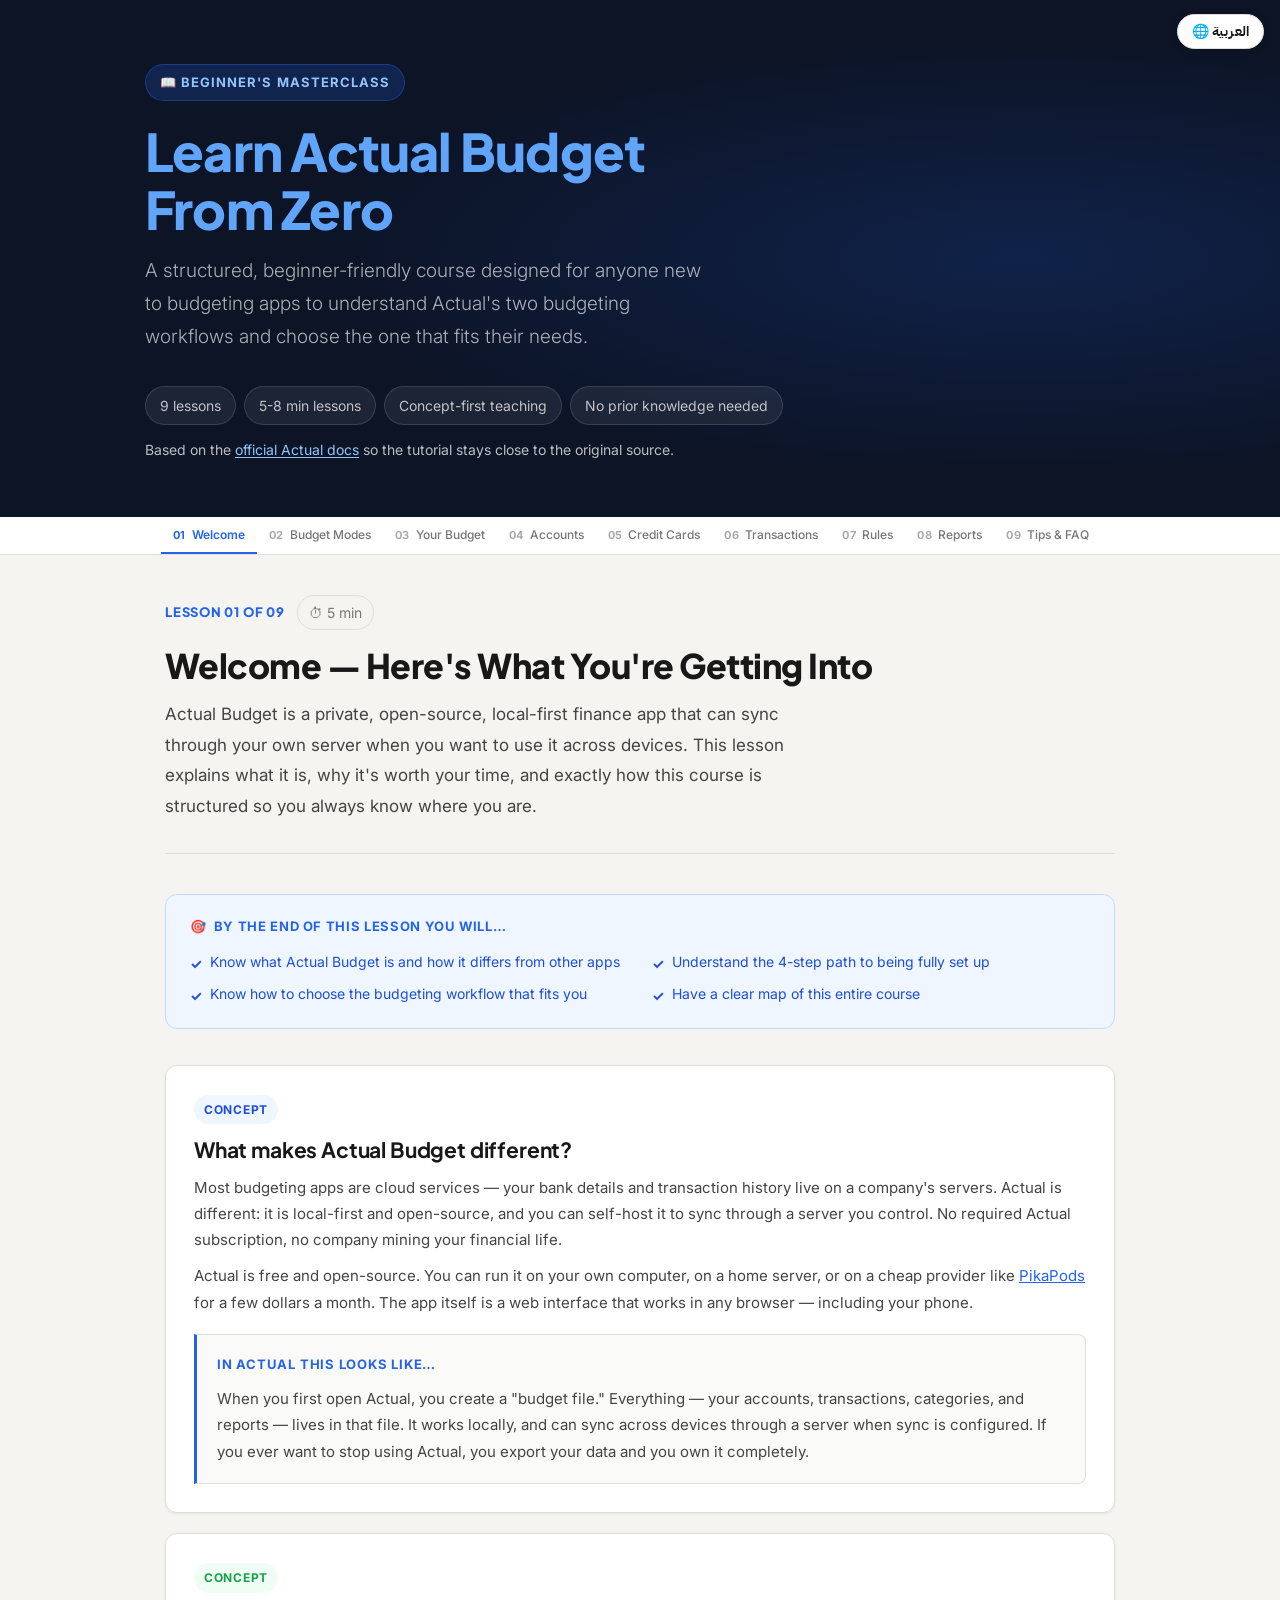
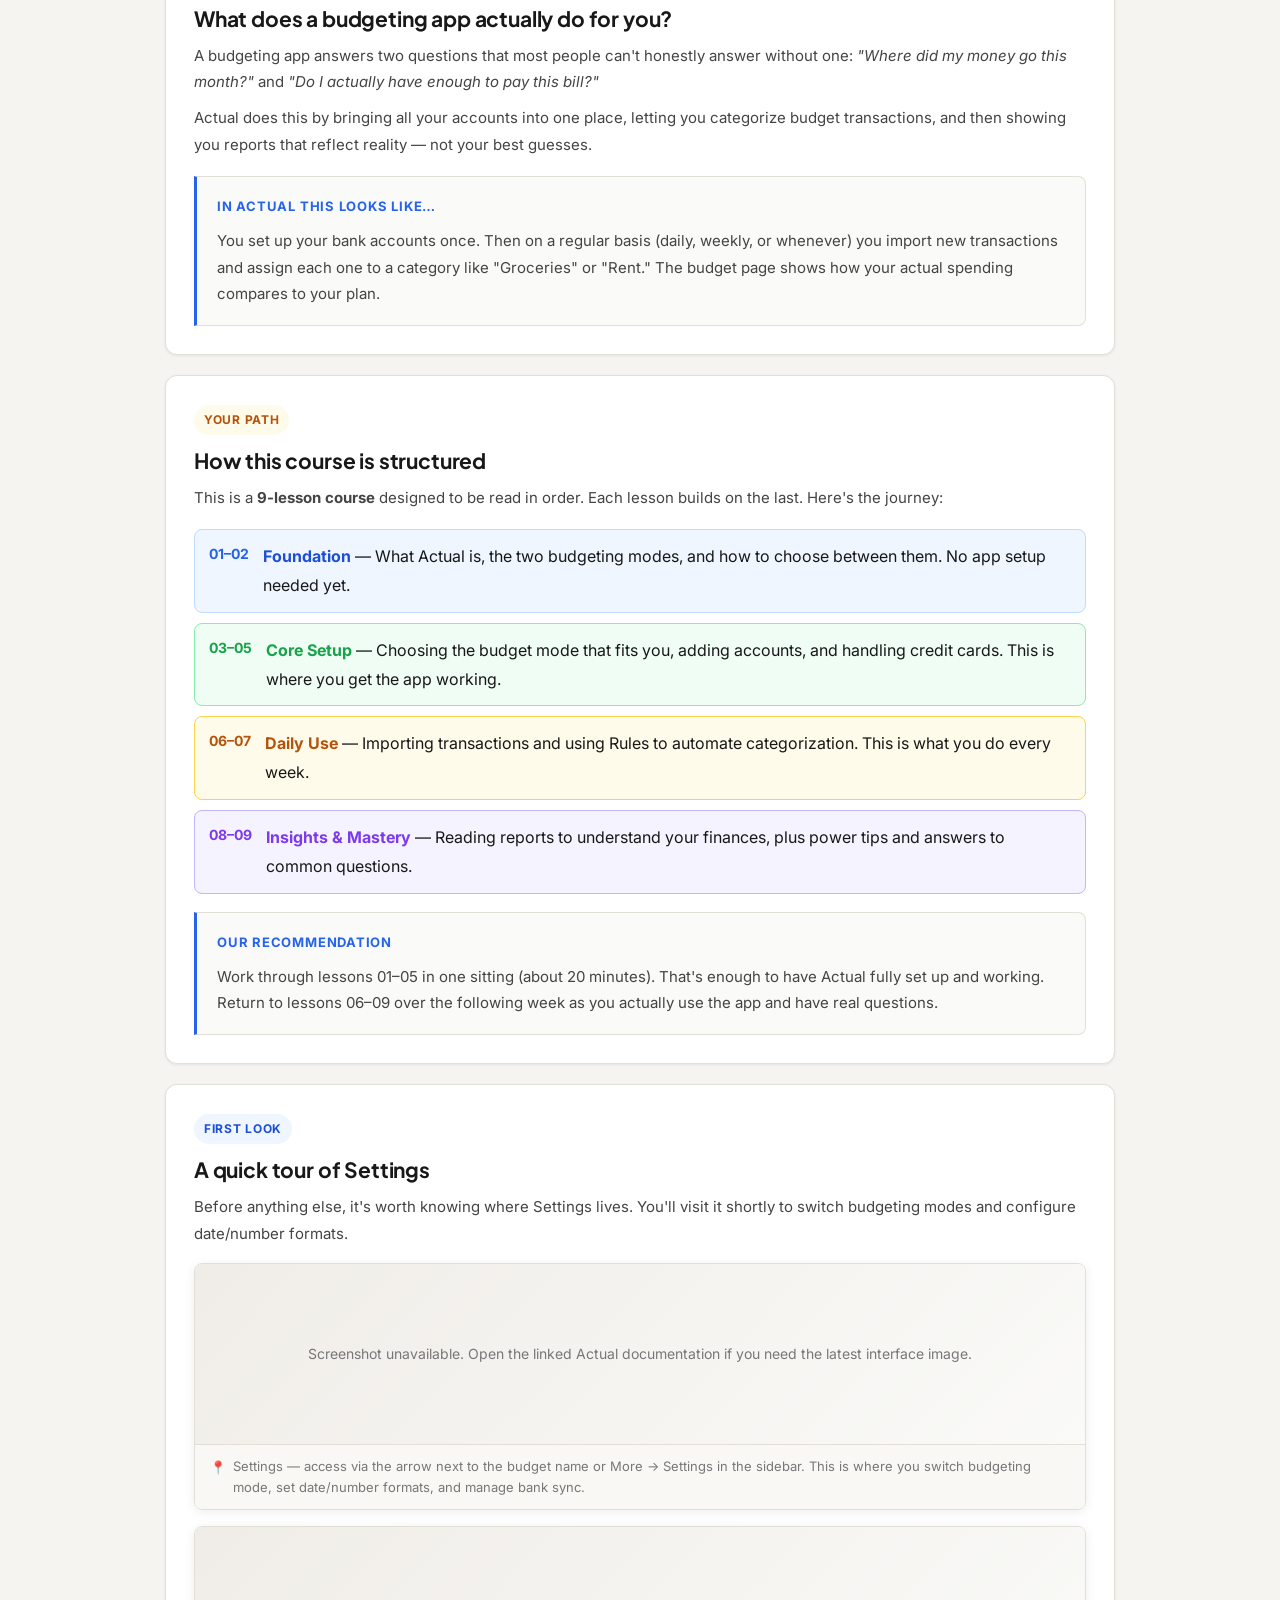
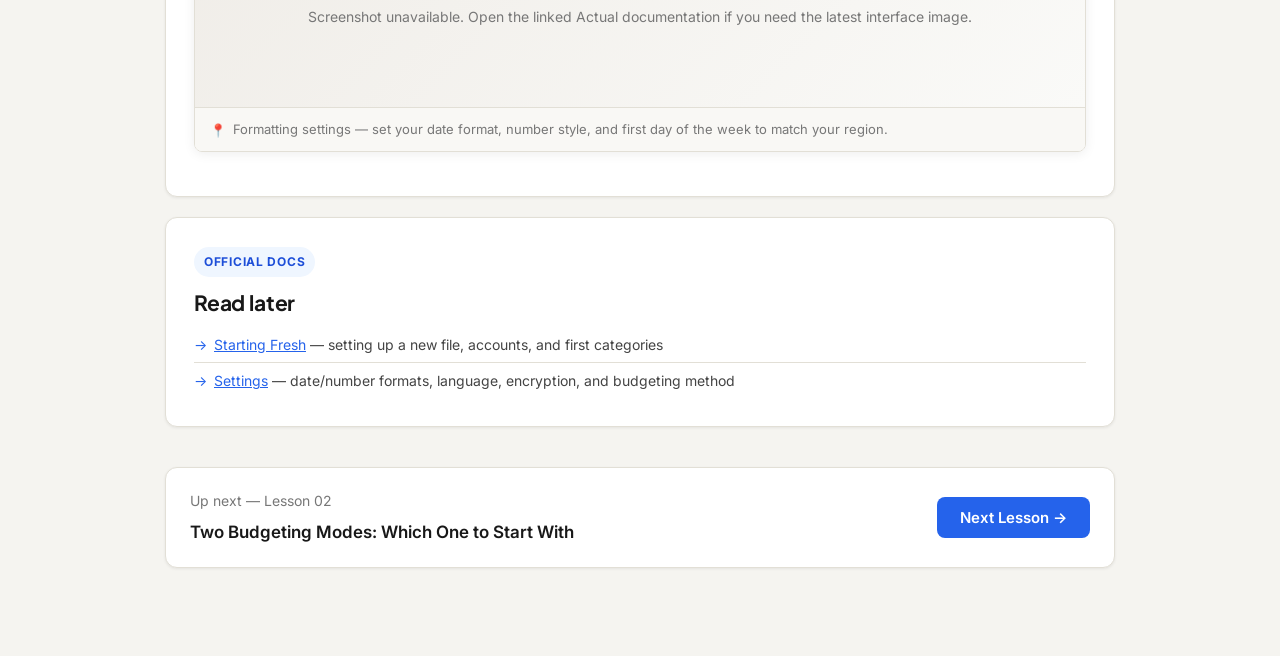
==== index.html @ e4a1b61c "Align Actual tutorial wording with official docs - Clarify Actual as local-first with optional serve" ====
﻿<!DOCTYPE html>
<html lang="en" id="root">
<head>
<meta charset="UTF-8">
<meta name="viewport" content="width=device-width, initial-scale=1.0">
<title data-ar="Actual Budget — دورة المبتدئين الشاملة">Actual Budget — Beginner's Masterclass</title>
<link href="https://fonts.googleapis.com/css2?family=Inter:ital,wght@0,300;0,400;0,500;0,600;0,700;1,400&family=Plus+Jakarta+Sans:wght@600;700;800&family=IBM+Plex+Sans+Arabic:wght@300;400;500;600;700&family=Noto+Naskh+Arabic:wght@400;500;600;700&display=swap" rel="stylesheet">
<style>
:root{
  --bg:#f5f4f0;--surface:#fff;--border:#e2dfd6;--ink:#181818;
  --ink2:#444;--ink3:#777;--ink4:#aaa;
  --blue:#2563eb;--blue-bg:#eff6ff;--blue-border:#bfdbfe;--blue-dark:#1d4ed8;
  --green:#16a34a;--green-bg:#f0fdf4;--green-border:#86efac;
  --amber:#b45309;--amber-bg:#fffbeb;--amber-border:#fcd34d;
  --red:#dc2626;--red-bg:#fef2f2;--red-border:#fca5a5;
  --purple:#7c3aed;--purple-bg:#f5f3ff;--purple-border:#c4b5fd;
  --radius:12px;--radius-sm:8px;
  --shadow:0 1px 3px rgba(0,0,0,.05),0 8px 24px rgba(0,0,0,.06);
  --shadow-sm:0 1px 3px rgba(0,0,0,.07);
}
*{box-sizing:border-box;margin:0;padding:0}
body{font-family:'Inter',sans-serif;background:var(--bg);color:var(--ink);font-size:16px;line-height:1.8}
img{max-width:100%;display:block}
a{color:var(--blue)}

/* ── HERO ── */
.hero{background:#0c1426;color:#fff;padding:64px 24px 56px;position:relative;overflow:hidden}
.hero::after{content:'';position:absolute;inset:0;background:radial-gradient(ellipse 80% 60% at 80% 50%,rgba(37,99,235,.18) 0%,transparent 70%);pointer-events:none}
.hi{max-width:990px;margin:0 auto;position:relative;z-index:1}
.hero-kicker{display:inline-flex;align-items:center;gap:6px;background:rgba(37,99,235,.2);border:1px solid rgba(37,99,235,.4);color:#93c5fd;font-size:13px;font-weight:700;letter-spacing:.08em;text-transform:uppercase;padding:6px 14px;border-radius:20px;margin-bottom:22px}
.hero h1{font-family:'Plus Jakarta Sans',sans-serif;font-size:clamp(30px,5.5vw,52px);font-weight:800;line-height:1.1;letter-spacing:-.015em;margin-bottom:16px}
.hero h1 span{color:#60a5fa}
.hero-lead{font-size:19px;color:rgba(255,255,255,.66);max-width:560px;font-weight:300;line-height:1.75;margin-bottom:32px}
.hero-pills{display:flex;flex-wrap:wrap;gap:8px}
.hero-pill{background:rgba(255,255,255,.07);border:1px solid rgba(255,255,255,.12);color:rgba(255,255,255,.72);font-size:14px;padding:6px 14px;border-radius:20px}
.hero-source{margin-top:14px;font-size:14px;line-height:1.6;color:rgba(255,255,255,.72)}
.hero-source a{color:#93c5fd;text-decoration:underline;text-underline-offset:2px}

/* ── PROGRESS NAV ── */
.pnav{background:#fff;border-bottom:1px solid var(--border);position:sticky;top:0;z-index:200;overflow-x:auto;scrollbar-width:none}
.pnav::-webkit-scrollbar{display:none}
.pnav-inner{display:flex;max-width:990px;margin:0 auto;padding:0 16px}
.pnav-btn{background:none;border:none;cursor:pointer;font-family:'Inter',sans-serif;font-size:12px;font-weight:500;color:var(--ink3);padding:10px 12px;white-space:nowrap;border-bottom:2px solid transparent;transition:color .15s,border-color .15s;display:flex;align-items:center;gap:6px}
.pnav-btn:hover{color:var(--ink)}
.pnav-btn.active{color:var(--blue);border-bottom-color:var(--blue);font-weight:600}
.pnav-step{font-size:11px;font-weight:700;color:var(--ink4);letter-spacing:.04em}
.pnav-btn.active .pnav-step{color:var(--blue)}
.pnav-btn.done .pnav-step{color:var(--green)}
.pnav-btn.done{color:var(--green)}

/* ── MAIN LAYOUT ── */
.page{display:none;max-width:990px;margin:0 auto;padding:40px 20px 88px}
.page.visible{display:block}

/* ── PAGE OPENER ── */
.opener{margin-bottom:40px;border-bottom:1px solid var(--border);padding-bottom:32px}
.opener-meta{display:flex;align-items:center;gap:12px;margin-bottom:16px}
.opener-num{font-family:'Plus Jakarta Sans',sans-serif;font-size:13px;font-weight:800;letter-spacing:.06em;text-transform:uppercase;color:var(--blue)}
.opener-time{font-size:14px;color:var(--ink3);background:var(--bg);border:1px solid var(--border);padding:4px 11px;border-radius:20px}
.opener h1{font-family:'Plus Jakarta Sans',sans-serif;font-size:clamp(24px,4vw,34px);font-weight:800;letter-spacing:-.015em;line-height:1.2;margin-bottom:12px}
.opener-desc{font-size:17px;color:var(--ink2);max-width:660px;line-height:1.8}

/* ── LEARN BOX ── */
.learn-box{background:var(--blue-bg);border:1px solid var(--blue-border);border-radius:var(--radius);padding:20px 24px;margin-bottom:36px}
.learn-box-title{font-size:13px;font-weight:700;letter-spacing:.05em;text-transform:uppercase;color:var(--blue);margin-bottom:12px;display:flex;align-items:center;gap:7px}
.learn-items{display:grid;grid-template-columns:1fr 1fr;gap:8px 24px}
@media(max-width:520px){.learn-items{grid-template-columns:1fr}}
.learn-item{display:flex;align-items:flex-start;gap:8px;font-size:14px;color:var(--blue-dark);line-height:1.6}
.learn-item::before{content:'✓';font-weight:700;flex-shrink:0;margin-top:2px}

/* ── CONCEPT BLOCK ── */
.concept{background:var(--surface);border:1px solid var(--border);border-radius:var(--radius);padding:28px;box-shadow:var(--shadow-sm);margin-bottom:20px}
.concept-tag{display:inline-block;font-size:12px;font-weight:700;letter-spacing:.06em;text-transform:uppercase;padding:4px 10px;border-radius:20px;margin-bottom:12px}
.concept-tag.blue{background:var(--blue-bg);color:var(--blue-dark)}
.concept-tag.green{background:var(--green-bg);color:var(--green)}
.concept-tag.amber{background:var(--amber-bg);color:var(--amber)}
.concept-tag.purple{background:var(--purple-bg);color:var(--purple)}
.concept h2{font-family:'Plus Jakarta Sans',sans-serif;font-size:21px;font-weight:700;letter-spacing:-.008em;margin-bottom:10px;line-height:1.35}
.concept p{font-size:15px;color:var(--ink2);line-height:1.75}
.concept p+p{margin-top:10px}

/* ── HOW SECTION ── */
.how{background:#fafaf8;border:1px solid var(--border);border-left:3px solid var(--blue);border-radius:0 var(--radius-sm) var(--radius-sm) 0;padding:18px 20px;margin-top:18px}
.how-title{font-size:13px;font-weight:700;letter-spacing:.06em;text-transform:uppercase;color:var(--blue);margin-bottom:10px}
.how p{font-size:15px;color:var(--ink2);line-height:1.75}

/* ── SCREENSHOT ── */
.ss{border-radius:var(--radius-sm);overflow:hidden;border:1px solid var(--border);box-shadow:0 2px 12px rgba(0,0,0,.07);margin:16px 0}
.ss img{width:100%;height:auto;background:#f0ede8}
.img-fallback{min-height:180px;background:linear-gradient(135deg,#f0ede8,#fafaf8);display:flex;align-items:center;justify-content:center;text-align:center;color:var(--ink3);font-size:14px;padding:24px}
.ss-cap{background:#F9F8F5;border-top:1px solid var(--border);padding:11px 15px;font-size:13px;color:var(--ink3);display:flex;align-items:flex-start;gap:7px;line-height:1.6}
.ss-cap-icon{flex-shrink:0;margin-top:1px}

/* ── STEPS ── */
.steps{margin-top:4px}
.step{display:flex;gap:14px;padding:14px 0;border-bottom:1px solid var(--border)}
.step:first-child{padding-top:0}
.step:last-child{border-bottom:none;padding-bottom:0}
.sn{min-width:28px;height:28px;border-radius:50%;background:var(--blue);color:#fff;display:flex;align-items:center;justify-content:center;font-size:13px;font-weight:700;flex-shrink:0;margin-top:3px}
.sn.g{background:var(--green)}
.step-t{font-weight:600;font-size:15px;color:var(--ink);margin-bottom:3px}
.step-b{font-size:15px;color:var(--ink2);line-height:1.7}
.step-b p+p{margin-top:6px}

/* ── CALLOUTS ── */
.call{border-radius:var(--radius-sm);padding:16px 18px;display:flex;gap:12px;align-items:flex-start;font-size:15px;margin:16px 0;line-height:1.7}
.call-ic{font-size:19px;flex-shrink:0;line-height:1.45}
.ci{background:var(--blue-bg);border:1px solid var(--blue-border);color:#1e3a8a}
.cs{background:var(--green-bg);border:1px solid var(--green-border);color:#14532d}
.cw{background:var(--amber-bg);border:1px solid var(--amber-border);color:#78350f}
.cd{background:var(--red-bg);border:1px solid var(--red-border);color:#7f1d1d}
.call strong{display:block;margin-bottom:3px;color:inherit}

/* ── COMPARISON ── */
.vs{display:grid;grid-template-columns:1fr 1fr;border-radius:var(--radius);overflow:hidden;border:1px solid var(--border);margin-bottom:20px}
.vs-col{padding:22px}
.vs-col:first-child{background:#fffbeb;border-right:1px solid var(--border)}
.vs-col:last-child{background:#f0fdf4}
.vs-title{font-weight:700;font-size:15px;margin-bottom:14px}
.vs-item{font-size:14px;color:var(--ink2);padding:8px 0;border-bottom:1px solid rgba(0,0,0,.05);line-height:1.65}
.vs-item:last-child{border-bottom:none}
@media(max-width:520px){.vs{grid-template-columns:1fr}.vs-col:first-child{border-right:none;border-bottom:1px solid var(--border)}}

/* ── GRIDS ── */
.g2{display:grid;grid-template-columns:1fr 1fr;gap:18px;margin-top:18px}
.g3{display:grid;grid-template-columns:1fr 1fr 1fr;gap:14px;margin-top:18px}
@media(max-width:640px){.g2,.g3{grid-template-columns:1fr}}
.mini-card{background:var(--surface);border:1px solid var(--border);border-radius:var(--radius-sm);padding:18px;box-shadow:var(--shadow-sm)}
.mini-card-title{font-size:15px;font-weight:600;margin-bottom:7px;display:flex;align-items:center;gap:8px}

/* ── STAT BOXES ── */
.stat-row{display:grid;grid-template-columns:repeat(3,1fr);gap:12px;margin:18px 0}
.stat{border-radius:var(--radius-sm);padding:16px;text-align:center}
.stat-label{font-size:12px;font-weight:700;letter-spacing:.05em;text-transform:uppercase;margin-bottom:6px}
.stat-val{font-size:22px;font-weight:700;margin-bottom:4px}
.stat-desc{font-size:13px;line-height:1.6}
@media(max-width:480px){.stat-row{grid-template-columns:1fr}}

/* ── MOCK BUDGET TABLE ── */
.bt{background:#fff;border:1px solid var(--border);border-radius:var(--radius-sm);overflow:hidden;font-size:14px;margin:16px 0}
.bt-bar{background:#1a2035;padding:9px 14px;display:flex;align-items:center;gap:6px}
.bt-dot{width:10px;height:10px;border-radius:50%}
.bt-lbl{color:rgba(255,255,255,.55);font-size:13px;margin-left:6px}
.bt-row{display:grid;padding:8px 14px;align-items:center;border-bottom:1px solid #f4f3ef}
.bt-row:last-child{border-bottom:none}
.bt-h{grid-template-columns:1fr 80px 80px 80px;font-size:12px;font-weight:700;text-transform:uppercase;letter-spacing:.04em;color:var(--ink3)}
.bt-g{grid-template-columns:1fr;background:#f7f6f2;font-weight:700;font-size:14px;color:var(--ink2);padding:7px 14px}
.bt-c{grid-template-columns:1fr 80px 80px 80px}
.bt-c:hover{background:#fafaf8}
.bn{text-align:right;font-variant-numeric:tabular-nums}
.bn.p{color:var(--green)}
.bn.n{color:var(--red);font-weight:600}
.bn.w{color:var(--amber)}

/* ── FLOW ── */
.flow{display:flex;align-items:center;gap:10px;flex-wrap:wrap;margin:14px 0}
.fn{background:var(--surface);border:1px solid var(--border);border-radius:var(--radius-sm);padding:10px 14px;font-size:14px;font-weight:500;line-height:1.55}
.fa{color:var(--ink3);font-size:22px}

/* ── RULE BOX ── */
.rb{background:#fafaf8;border:1px solid var(--border);border-radius:var(--radius-sm);padding:16px}
.rb-lbl{font-size:12px;font-weight:700;letter-spacing:.07em;text-transform:uppercase;color:var(--ink3);margin-bottom:8px}
.rb-row{display:flex;align-items:center;gap:8px;margin-bottom:6px;flex-wrap:wrap}
.rc{background:#fff;border:1px solid var(--border);border-radius:5px;padding:5px 11px;font-size:14px}
.rc.c{background:var(--blue-bg);border-color:var(--blue-border);color:var(--blue-dark)}
.rc.a{background:var(--green-bg);border-color:var(--green-border);color:var(--green)}
.rb-hr{width:100%;border:none;border-top:1px dashed var(--border);margin:10px 0}

/* ── TABLE ── */
.dt{width:100%;border-collapse:collapse;font-size:14px}
.dt th{background:#f7f6f2;font-size:13px;font-weight:700;text-transform:uppercase;letter-spacing:.04em;color:var(--ink3);padding:10px 12px;text-align:left}
.dt td{padding:10px 12px;border-top:1px solid var(--border)}
.dt tr:hover td{background:#fafaf8}
code.kp{background:var(--blue-bg);color:var(--blue);padding:2px 7px;border-radius:4px;font-size:13px;font-family:monospace}

/* ── NEXT PAGE FOOTER ── */
.next-bar{background:var(--surface);border:1px solid var(--border);border-radius:var(--radius);padding:20px 24px;margin-top:40px;display:flex;align-items:center;justify-content:space-between;gap:16px;box-shadow:var(--shadow-sm)}
.next-bar-info p{font-size:14px;color:var(--ink3);margin-bottom:3px}
.next-bar-info strong{font-size:17px;color:var(--ink);font-weight:600}
.next-btn{background:var(--blue);color:#fff;border:none;border-radius:var(--radius-sm);padding:11px 23px;font-size:15px;font-weight:600;cursor:pointer;white-space:nowrap;font-family:'Inter',sans-serif;transition:background .15s}
.next-btn:hover{background:var(--blue-dark)}

/* ── BADGES ── */
.badge{display:inline-flex;align-items:center;font-size:13px;font-weight:600;padding:4px 9px;border-radius:20px}
.bb{background:var(--blue-bg);color:var(--blue-dark)}
.bg_{background:var(--green-bg);color:var(--green)}
.ba{background:var(--amber-bg);color:var(--amber)}
.br{background:var(--red-bg);color:var(--red)}
.bp{background:var(--purple-bg);color:var(--purple)}

/* ── LISTS ── */
ul.plain{list-style:none}
ul.plain li{padding:6px 0 6px 20px;font-size:14px;color:var(--ink2);position:relative;border-bottom:1px solid var(--border);line-height:1.65}
ul.plain li:last-child{border-bottom:none}
ul.plain li::before{content:'→';position:absolute;left:0;color:var(--blue)}

/* ── MISC ── */
kbd{background:#e5e7eb;border:1px solid #d1d5db;border-radius:4px;padding:2px 7px;font-size:13px}
.tip{background:#eff6ff;border:1px solid #bfdbfe;border-radius:var(--radius-sm);padding:15px 18px;font-size:14px;color:#0c4a6e;margin:16px 0;display:flex;gap:10px;line-height:1.7}
.tip-ic{font-size:17px;flex-shrink:0}
hr.div{border:none;border-top:1px solid var(--border);margin:28px 0}

/* ── MODE SELECT CARDS (lesson 2) ── */
.mode-select-card:hover { box-shadow: 0 4px 20px rgba(0,0,0,.1); }
#mode-card-envelope { border-color: var(--green); box-shadow: 0 0 0 3px rgba(22,163,74,.12); }
#mode-card-tracking  { border-color: var(--border); box-shadow: none; }
#mode-card-tracking.selected  { border-color: var(--amber); box-shadow: 0 0 0 3px rgba(180,83,9,.1); }
#mode-card-envelope.selected  { border-color: var(--green); box-shadow: 0 0 0 3px rgba(22,163,74,.12); }
@media(max-width:520px) { #p1 .mode-select-card { width:100%; } }
@media(max-width:560px) { #mode-cards-grid { grid-template-columns: 1fr !important; } }

/* ── LESSON 3 MODE TOGGLE BAR ── */
#l3-mode-toggle { user-select: none; }
#btn-envelope, #btn-tracking { white-space: nowrap; }
body.ar #l3-mode-toggle { direction: rtl; flex-direction: row; }
body.ar #btn-envelope, body.ar #btn-tracking { font-family: 'IBM Plex Sans Arabic', sans-serif; }
body.ar .mode-select-card { text-align: right !important; }

/* ── LANGUAGE TOGGLE BUTTON ── */
#lang-toggle {
  position: fixed;
  top: 14px;
  right: 16px;
  z-index: 999;
  background: #fff;
  border: 1.5px solid var(--border);
  border-radius: 20px;
  padding: 6px 14px;
  font-size: 14px;
  font-weight: 700;
  cursor: pointer;
  display: flex;
  align-items: center;
  gap: 6px;
  box-shadow: 0 2px 8px rgba(0,0,0,.1);
  transition: background .15s, border-color .15s;
  font-family: 'IBM Plex Sans Arabic', 'Inter', sans-serif;
  color: var(--ink);
  letter-spacing: .01em;
}
#lang-toggle:hover { background: var(--blue-bg); border-color: var(--blue-border); }

/* ── ARABIC MODE ── */
body.ar {
  font-family: 'IBM Plex Sans Arabic', sans-serif;
  direction: rtl;
  text-align: right;
}
body.ar #lang-toggle { right: auto; left: 16px; }
body.ar .hero::after { background: radial-gradient(ellipse 80% 60% at 20% 50%,rgba(37,99,235,.18) 0%,transparent 70%); }
body.ar .hi,
body.ar .next-bar-info,
body.ar .fn,
body.ar .rb-lbl { text-align: right; }
body.ar .hero-lead { margin-left: auto; margin-right: 0; }
body.ar .pnav,
body.ar .pnav-inner,
body.ar .pnav-btn,
body.ar .opener-meta,
body.ar .learn-box-title,
body.ar .learn-item,
body.ar .step,
body.ar .call,
body.ar .tip,
body.ar .mini-card-title,
body.ar .hero-pills,
body.ar .next-bar,
body.ar .flow,
body.ar .rb-row,
body.ar .ss-cap,
body.ar .mode-select-card,
body.ar .mode-select-card [style*="display:flex"],
body.ar .concept [style*="display:flex"],
body.ar .img-fallback { direction: rtl; }
body.ar .pnav-inner,
body.ar .pnav-btn,
body.ar .opener-meta,
body.ar .learn-box-title,
body.ar .learn-item,
body.ar .step,
body.ar .call,
body.ar .tip,
body.ar .mini-card-title,
body.ar .hero-pills,
body.ar .next-bar,
body.ar .flow,
body.ar .rb-row,
body.ar .ss-cap { flex-direction: row; }
body.ar .learn-box-title,
body.ar .mini-card-title { justify-content: flex-start; }
body.ar .fa { transform: scaleX(-1); display: inline-block; }
body.ar .how { border-left: none; border-right: 3px solid var(--blue); border-radius: var(--radius-sm) 0 0 var(--radius-sm); }
body.ar ul.plain li { padding: 5px 20px 5px 0; }
body.ar ul.plain li::before { content: '←'; right: 0; left: auto; }
body.ar .dt { direction: rtl; }
body.ar .dt th { text-align: right; }
body.ar .dt td { text-align: right; }
body.ar h1, body.ar h2, body.ar h3 { font-family: 'IBM Plex Sans Arabic', sans-serif; }
body.ar .opener h1 { font-family: 'IBM Plex Sans Arabic', sans-serif; }
body.ar .next-btn { font-family: 'IBM Plex Sans Arabic', sans-serif; }
body.ar p,
body.ar li,
body.ar .opener-desc,
body.ar .hero-lead,
body.ar .concept p,
body.ar .how p,
body.ar .step-b,
body.ar .call,
body.ar .tip,
body.ar .ss-cap,
body.ar .vs-item,
body.ar .mini-card,
body.ar .dt td,
body.ar .img-fallback {
  font-family: 'Noto Naskh Arabic', serif;
  line-height: 2;
  font-size-adjust: none;
}
body.ar .hero-lead { font-size: 20px; line-height: 2; }
body.ar .opener-desc { font-size: 18px; line-height: 2; }
body.ar .concept p,
body.ar .how p { font-size: 16px; line-height: 1.95; }
body.ar .step-b,
body.ar .call,
body.ar .tip { font-size: 15px; line-height: 1.9; }
/* keep LTR islands */
body.ar .keep-ltr { direction: ltr; unicode-bidi: embed; display: inline-block; }
body.ar code.kp { direction: ltr; unicode-bidi: embed; display: inline-block; }
body.ar kbd { direction: ltr; unicode-bidi: embed; display: inline-block; }
/* stat-row stays centred */
body.ar .stat { text-align: center; }
/* vs comparison grid — swap column order visually */
body.ar .vs { direction: rtl; }
body.ar .vs-col:first-child { border-left: 1px solid var(--border); border-right: none; }
body.ar .vs-col:last-child { border-left: none; }
/* budget table RTL */
body.ar .bt-h { direction: rtl; }
body.ar .bt-c { direction: rtl; }
body.ar .bt-g { direction: rtl; }
body.ar .bt-lbl { margin-left: 0; margin-right: 6px; direction: rtl; unicode-bidi: plaintext; }
body.ar .bt-row span[style*="padding-left"] { padding-left: 0 !important; padding-right: 12px !important; }
body.ar .bn { text-align: left; }

/* ── READABILITY OVERRIDES FOR INLINE TUTORIAL UI ── */
.mode-select-card p { font-size: 14px !important; line-height: 1.65 !important; }
.mode-select-card [style*="font-size:12px"] { font-size: 13px !important; line-height: 1.55 !important; }
.mode-select-card [style*="font-size:15px"] { font-size: 16px !important; }
.mode-select-card [id$="-selected-badge"] { font-size: 13px !important; }
#btn-envelope, #btn-tracking { font-size: 15px !important; }
.concept [style*="font-size:11px"],
.concept [style*="font-size:13px"],
.concept [style*="font-size:14px"] { font-size: 14px !important; line-height: 1.65 !important; }
.concept [style*="font-size:12px"] { font-size: 13px !important; line-height: 1.55 !important; }
.plain[style*="font-size:13px"],
.plain[style*="font-size:13px"] li { font-size: 14px !important; line-height: 1.65 !important; }
.g2 .mini-card p,
.g3 .mini-card p { font-size: 14px !important; line-height: 1.65 !important; }
.g2 .mini-card ul,
.g3 .mini-card ul { font-size: 14px !important; }
.bt small,
.fn small { font-size: 13px; }
body.ar .mode-select-card p,
body.ar .concept [style*="font-size:13px"],
body.ar .concept [style*="font-size:14px"],
body.ar .g2 .mini-card p,
body.ar .g3 .mini-card p { font-size: 15px !important; line-height: 1.9 !important; }
</style>
</head>
<body>

<button id="lang-toggle" type="button" onclick="toggleLang()"><span id="lang-label">🌐 العربية</span></button>
<!-- ═══ HERO ═══ -->
<div class="hero">
  <div class="hi">
    <div class="hero-kicker"><span data-ar="📖 دورة المبتدئين الشاملة">📖 Beginner's Masterclass</span></div>
    <h1><span data-ar="تعلّم">Learn</span> <span>Actual Budget</span><br><span data-ar="من الصفر">From Zero</span></h1>
    <p class="hero-lead"><span data-ar="دورة هادئة ومنظّمة لكل من لم يستخدم تطبيق ميزانية. افهم أسلوبي الميزانية في Actual، ثم اختر الطريقة التي تناسب احتياجك بين الوعي بالإنفاق والتحكم بالنقد المتاح.">A structured, beginner-friendly course designed for anyone new to budgeting apps to understand Actual's two budgeting workflows and choose the one that fits their needs.</span></p>
    <div class="hero-pills">
      <span class="hero-pill"><span data-ar="٩ دروس">9 lessons</span></span>
      <span class="hero-pill"><span data-ar="دروس من ٥–٨ دقائق">5-8 min lessons</span></span>
      <span class="hero-pill"><span data-ar="تعليم يبدأ بالمفهوم">Concept-first teaching</span></span>
      <span class="hero-pill"><span data-ar="مناسب من دون خبرة مسبقة">No prior knowledge needed</span></span>
    </div>
    <p class="hero-source" data-ar='مبني على <a href="https://actualbudget.org/docs/" target="_blank" rel="noopener noreferrer">الوثائق الرسمية لـ Actual</a> حتى يكون الشرح قريباً من المصدر الأصلي.'>Based on the <a href="https://actualbudget.org/docs/" target="_blank" rel="noopener noreferrer">official Actual docs</a> so the tutorial stays close to the original source.</p>
  </div>
</div>

<!-- ═══ PROGRESS NAV ═══ -->
<nav class="pnav">
  <div class="pnav-inner">
    <button class="pnav-btn active" type="button" aria-current="page" onclick="go(0)"><span class="pnav-step"><span data-ar="٠١">01</span></span> <span data-ar="مرحباً">Welcome</span></button>
    <button class="pnav-btn" type="button" onclick="go(1)"><span class="pnav-step"><span data-ar="٠٢">02</span></span> <span data-ar="نوعا الميزانية">Budget Modes</span></button>
    <button class="pnav-btn" type="button" onclick="go(2)"><span class="pnav-step"><span data-ar="٠٣">03</span></span> <span data-ar="ميزانيتك">Your Budget</span></button>
    <button class="pnav-btn" type="button" onclick="go(3)"><span class="pnav-step"><span data-ar="٠٤">04</span></span> <span data-ar="الحسابات">Accounts</span></button>
    <button class="pnav-btn" type="button" onclick="go(4)"><span class="pnav-step"><span data-ar="٠٥">05</span></span> <span data-ar="بطاقات الائتمان">Credit Cards</span></button>
    <button class="pnav-btn" type="button" onclick="go(5)"><span class="pnav-step"><span data-ar="٠٦">06</span></span> <span data-ar="المعاملات">Transactions</span></button>
    <button class="pnav-btn" type="button" onclick="go(6)"><span class="pnav-step"><span data-ar="٠٧">07</span></span> <span data-ar="القواعد">Rules</span></button>
    <button class="pnav-btn" type="button" onclick="go(7)"><span class="pnav-step"><span data-ar="٠٨">08</span></span> <span data-ar="التقارير">Reports</span></button>
    <button class="pnav-btn" type="button" onclick="go(8)"><span class="pnav-step"><span data-ar="٠٩">09</span></span> <span data-ar="نصائح وأسئلة">Tips & FAQ</span></button>
  </div>
</nav>


<!-- ╔══════════════════════════════════════════════════════════╗ -->
<!-- ║  01  WELCOME                                            ║ -->
<!-- ╚══════════════════════════════════════════════════════════╝ -->
<div class="page visible" id="p0">
  <div class="opener">
    <div class="opener-meta">
      <span class="opener-num"><span data-ar="الدرس ٠١ من ٠٩">Lesson 01 of 09</span></span>
      <span class="opener-time"><span data-ar="⏱ ٥ دقائق">⏱ 5 min</span></span>
    </div>
    <h1><span data-ar="مرحباً — إليك ما ستتعلمه">Welcome — Here's What You're Getting Into</span></h1>
    <p class="opener-desc"><span data-ar="Actual Budget تطبيق مجاني ومفتوح المصدر ومحلي أولاً، ويمكنك مزامنته عبر خادمك إذا أردت استخدامه على عدة أجهزة. هذا الدرس يشرح ما هو، ولماذا يستحق وقتك، وكيف ستسير في هذه الدورة.">Actual Budget is a private, open-source, local-first finance app that can sync through your own server when you want to use it across devices. This lesson explains what it is, why it's worth your time, and exactly how this course is structured so you always know where you are.</span></p>
  </div>

  <div class="learn-box">
    <div class="learn-box-title">🎯 <span data-ar="بنهاية هذا الدرس ستعرف">By the end of this lesson you will…</span></div>
    <div class="learn-items">
      <div class="learn-item"><span data-ar="ما هو Actual Budget وكيف يختلف عن تطبيقات أخرى">Know what Actual Budget is and how it differs from other apps</span></div>
      <div class="learn-item"><span data-ar="مسار الإعداد الكامل في ٤ خطوات">Understand the 4-step path to being fully set up</span></div>
      <div class="learn-item"><span data-ar="كيف تختار أسلوب الميزانية المناسب لك ولماذا">Know how to choose the budgeting workflow that fits you</span></div>
      <div class="learn-item"><span data-ar="خريطة واضحة لهذه الدورة كاملةً">Have a clear map of this entire course</span></div>
    </div>
  </div>

  <!-- CONCEPT 1 -->
  <div class="concept">
    <span class="concept-tag blue"><span data-ar="مفهوم">Concept</span></span>
    <h2><span data-ar="ما الذي يميّز Actual عن غيره؟">What makes Actual Budget different?</span></h2>
    <p data-ar="معظم تطبيقات الميزانية خدمات سحابية؛ بياناتك البنكية وسجل معاملاتك تكون على خوادم شركة أخرى. Actual مختلف: هو محلي أولاً ومفتوح المصدر، ويمكنك تشغيله بنفسك ومزامنته عبر خادم تتحكم فيه. يستخدم Actual من دون اشتراك إلزامي، وتبقى تفاصيلك المالية خارج أنظمة تحليل الشركات.">Most budgeting apps are cloud services — your bank details and transaction history live on a company's servers. Actual is different: it is local-first and open-source, and you can self-host it to sync through a server you control. No required Actual subscription, no company mining your financial life.</p>
    <p style="margin-top:10px" data-ar="Actual مجاني ومفتوح المصدر. يمكنك تشغيله على جهازك، أو على خادم منزلي، أو عبر مزود مثل <a href=&quot;https://www.pikapods.com/pods?run=actual&quot; target=&quot;_blank&quot; rel=&quot;noopener noreferrer&quot;>PikaPods</a> بتكلفة شهرية بسيطة. التطبيق واجهة ويب تعمل من أي متصفح، بما في ذلك متصفح الجوال.">Actual is free and open-source. You can run it on your own computer, on a home server, or on a cheap provider like <a href="https://www.pikapods.com/pods?run=actual" target="_blank" rel="noopener noreferrer">PikaPods</a> for a few dollars a month. The app itself is a web interface that works in any browser — including your phone.</p>
    <div class="how">
      <div class="how-title"><span data-ar="كيف يبدو هذا في التطبيق">In Actual this looks like…</span></div>
      <p data-ar="عند فتح Actual لأول مرة، تنشئ «ملف ميزانية». كل شيء — الحسابات، المعاملات، التصنيفات، والتقارير — يكون داخل هذا الملف. يعمل محلياً، ويمكن مزامنته بين أجهزتك عبر خادم عند إعداد المزامنة. وإذا قررت التوقف عن استخدام Actual، تصدّر بياناتك وتبقى ملكك بالكامل.">When you first open Actual, you create a "budget file." Everything — your accounts, transactions, categories, and reports — lives in that file. It works locally, and can sync across devices through a server when sync is configured. If you ever want to stop using Actual, you export your data and you own it completely.</p>
    </div>
  </div>

  <!-- CONCEPT 2 -->
  <div class="concept">
    <span class="concept-tag green"><span data-ar="مفهوم">Concept</span></span>
    <h2><span data-ar="ماذا يفعل تطبيق الميزانية لك فعلياً؟">What does a budgeting app actually do for you?</span></h2>
    <p data-ar="تطبيق الميزانية يساعدك على إجابة سؤالين مهمين: <em>«أين ذهبت أموالي هذا الشهر؟»</em> و <em>«هل لدي ما يكفي لسداد هذه الفاتورة؟»</em>">A budgeting app answers two questions that most people can't honestly answer without one: <em>"Where did my money go this month?"</em> and <em>"Do I actually have enough to pay this bill?"</em></p>
    <p data-ar="يجمع Actual حساباتك في مكان واحد، ويساعدك على تصنيف معاملات الميزانية، ثم يعرض تقارير تعكس الواقع بدلاً من الاعتماد على التوقعات.">Actual does this by bringing all your accounts into one place, letting you categorize budget transactions, and then showing you reports that reflect reality — not your best guesses.</p>
    <div class="how">
      <div class="how-title"><span data-ar="كيف يبدو هذا في التطبيق">In Actual this looks like…</span></div>
      <p data-ar="تضيف حساباتك البنكية مرة واحدة. بعدها، بشكل دوري — يومياً أو أسبوعياً أو متى ما يناسبك — تستورد المعاملات الجديدة وتربط كل معاملة بتصنيف مثل «المقاضي» أو «الإيجار». صفحة الميزانية توضح لك كيف يقارن إنفاقك الفعلي مع خطتك.">You set up your bank accounts once. Then on a regular basis (daily, weekly, or whenever) you import new transactions and assign each one to a category like "Groceries" or "Rent." The budget page shows how your actual spending compares to your plan.</p>
    </div>
  </div>

  <!-- YOUR PATH -->
  <div class="concept">
    <span class="concept-tag amber"><span data-ar="مسارك">Your Path</span></span>
    <h2><span data-ar="هيكل هذه الدورة — ٩ دروس بتسلسل منطقي">How this course is structured</span></h2>
    <p data-ar="هذه <strong>دورة من ٩ دروس</strong> مصممة لتُقرأ بالترتيب. كل درس يبني على الدرس السابق. هذا هو المسار:">This is a <strong>9-lesson course</strong> designed to be read in order. Each lesson builds on the last. Here's the journey:</p>

    <div style="display:flex;flex-direction:column;gap:10px;margin-top:18px">
      <div style="display:flex;gap:14px;align-items:flex-start;padding:12px 14px;background:var(--blue-bg);border:1px solid var(--blue-border);border-radius:var(--radius-sm)">
        <span style="font-size:13px;font-weight:700;color:var(--blue);flex-shrink:0">01–02</span>
        <div data-ar="<strong style=&quot;color:var(--blue-dark)&quot;>الأساسيات</strong> — ما هو Actual، وما نوعا الميزانية، وكيف تختار بينهما. ركّز هنا على الفهم قبل إعداد التطبيق."><strong style="color:var(--blue-dark)">Foundation</strong> — What Actual is, the two budgeting modes, and how to choose between them. No app setup needed yet.</div>
      </div>
      <div style="display:flex;gap:14px;align-items:flex-start;padding:12px 14px;background:var(--green-bg);border:1px solid var(--green-border);border-radius:var(--radius-sm)">
        <span style="font-size:13px;font-weight:700;color:var(--green);flex-shrink:0">03–05</span>
        <div data-ar="<strong style=&quot;color:var(--green)&quot;>الإعداد الأساسي</strong> — اختيار أسلوب الميزانية المناسب لك، ثم إضافة الحسابات وفهم بطاقات الائتمان. هنا يبدأ التطبيق بالعمل معك فعلياً."><strong style="color:var(--green)">Core Setup</strong> — Choosing the budget mode that fits you, adding accounts, and handling credit cards. This is where you get the app working.</div>
      </div>
      <div style="display:flex;gap:14px;align-items:flex-start;padding:12px 14px;background:var(--amber-bg);border:1px solid var(--amber-border);border-radius:var(--radius-sm)">
        <span style="font-size:13px;font-weight:700;color:var(--amber);flex-shrink:0">06–07</span>
        <div data-ar="<strong style=&quot;color:var(--amber)&quot;>الاستخدام اليومي</strong> — استيراد المعاملات واستخدام Rules لأتمتة التصنيف. هذا هو الروتين الأسبوعي."><strong style="color:var(--amber)">Daily Use</strong> — Importing transactions and using Rules to automate categorization. This is what you do every week.</div>
      </div>
      <div style="display:flex;gap:14px;align-items:flex-start;padding:12px 14px;background:var(--purple-bg);border:1px solid var(--purple-border);border-radius:var(--radius-sm)">
        <span style="font-size:13px;font-weight:700;color:var(--purple);flex-shrink:0">08–09</span>
        <div data-ar="<strong style=&quot;color:var(--purple)&quot;>الفهم المتقدم</strong> — قراءة التقارير لفهم وضعك المالي، مع نصائح مفيدة وإجابات للأسئلة الشائعة."><strong style="color:var(--purple)">Insights & Mastery</strong> — Reading reports to understand your finances, plus power tips and answers to common questions.</div>
      </div>
    </div>

    <div class="how" style="margin-top:18px">
      <div class="how-title"><span data-ar="توصيتنا">Our recommendation</span></div>
      <p data-ar="أنجز الدروس ٠١–٠٥ في جلسة واحدة، تقريباً ٢٠ دقيقة. هذا يكفي لإعداد Actual وتشغيله بشكل عملي. ارجع للدروس ٠٦–٠٩ خلال الأسبوع التالي أثناء استخدامك للتطبيق وظهور أسئلة حقيقية عندك.">Work through lessons 01–05 in one sitting (about 20 minutes). That's enough to have Actual fully set up and working. Return to lessons 06–09 over the following week as you actually use the app and have real questions.</p>
    </div>
  </div>

  <!-- SETTINGS QUICK LOOK -->
  <div class="concept">
    <span class="concept-tag blue"><span data-ar="نظرة سريعة">First look</span></span>
    <h2><span data-ar="نظرة سريعة على Settings">A quick tour of Settings</span></h2>
    <p data-ar="ابدأ بمعرفة مكان Settings. ستستخدمها بعد قليل لتغيير نوع الميزانية وضبط تنسيقات التاريخ والأرقام.">Before anything else, it's worth knowing where Settings lives. You'll visit it shortly to switch budgeting modes and configure date/number formats.</p>
    <div class="ss">
      <img src="https://actualbudget.org/assets/images/actual-settings-799a4312b2c1d1b2bfc1fbcec624b6ac.webp" alt="Actual Budget Settings page" loading="lazy">
      <div class="ss-cap" data-ar="<span class=&quot;ss-cap-icon&quot;>📍</span>Settings — افتحها من السهم بجانب اسم ملف الميزانية أو من More ثم Settings في الشريط الجانبي. من هنا تغيّر نوع الميزانية، وتضبط تنسيقات التاريخ والأرقام، وتدير Bank Sync."><span class="ss-cap-icon">📍</span>Settings — access via the arrow next to the budget name or More → Settings in the sidebar. This is where you switch budgeting mode, set date/number formats, and manage bank sync.</div>
    </div>
    <div class="ss">
      <img src="https://actualbudget.org/assets/images/settings-formatting-d905a3fb0a323af39db12dc8f58e467f.webp" alt="Formatting settings" loading="lazy">
      <div class="ss-cap" data-ar="<span class=&quot;ss-cap-icon&quot;>📍</span>Formatting settings — اضبط تنسيق التاريخ، وطريقة عرض الأرقام، وأول يوم في الأسبوع بما يناسب منطقتك."><span class="ss-cap-icon">📍</span>Formatting settings — set your date format, number style, and first day of the week to match your region.</div>
    </div>
  </div>

  <div class="concept">
    <span class="concept-tag blue"><span data-ar="مصادر رسمية">Official Docs</span></span>
    <h2><span data-ar="اقرأ لاحقاً">Read later</span></h2>
    <ul class="plain">
      <li data-ar="<a href=&quot;https://actualbudget.org/docs/getting-started/starting-fresh/&quot; target=&quot;_blank&quot; rel=&quot;noopener noreferrer&quot;>Starting Fresh</a> — إعداد ملف جديد والحسابات والفئات الأولى"><a href="https://actualbudget.org/docs/getting-started/starting-fresh/" target="_blank" rel="noopener noreferrer">Starting Fresh</a> — setting up a new file, accounts, and first categories</li>
      <li data-ar="<a href=&quot;https://actualbudget.org/docs/settings/&quot; target=&quot;_blank&quot; rel=&quot;noopener noreferrer&quot;>Settings</a> — تنسيقات التاريخ والأرقام واللغة والتشفير ونوع الميزانية"><a href="https://actualbudget.org/docs/settings/" target="_blank" rel="noopener noreferrer">Settings</a> — date/number formats, language, encryption, and budgeting method</li>
    </ul>
  </div>

  <div class="next-bar">
    <div class="next-bar-info">
      <p><span data-en="Up next — Lesson 02" data-ar="الدرس التالي — ٠٢">Up next — Lesson 02</span></p>
      <strong><span data-ar="نوعا الميزانية: أيهما تختار؟">Two Budgeting Modes: Which One to Start With</span></strong>
    </div>
    <button class="next-btn" type="button" data-en-text="Next Lesson →" data-ar-text="← الدرس التالي" data-ar="← الدرس التالي" onclick="go(1)">Next Lesson →</button>
  </div>
</div>


<!-- ╔══════════════════════════════════════════════════════════╗ -->
<!-- ║  02  TWO MODES — CHOOSE YOURS                          ║ -->
<!-- ╚══════════════════════════════════════════════════════════╝ -->
<div class="page" id="p1">
  <div class="opener">
    <div class="opener-meta">
      <span class="opener-num"><span data-ar="الدرس ٠٢ من ٠٩">Lesson 02 of 09</span></span>
      <span class="opener-time"><span data-ar="⏱ ٧ دقائق">⏱ 7 min</span></span>
    </div>
    <h1><span data-ar="نوعا الميزانية — اختر أسلوبك">Two Budgeting Modes — Choose Yours</span></h1>
    <p class="opener-desc"><span data-ar="Actual يقدّم طريقتين صحيحتين للميزانية. Envelope هو الوضع الافتراضي والمقترح من فريق Actual للتحكم في النقد المتاح، وTracking هو أسلوب تقليدي أخف لمن يريد أهداف دخل ومصاريف ومتابعة الانحراف عنها. اختر الأسلوب الذي يناسب وضعك — سيتكيّف الدرس التالي تلقائياً.">Actual offers two valid budgeting workflows. Envelope is Actual's default and recommended cash-allocation method, while Tracking is a lighter traditional forecast workflow for income and expense targets. Choose the workflow that fits your situation — Lesson 03 will automatically adapt.</span></p>
  </div>

  <div class="learn-box">
    <div class="learn-box-title">🎯 <span data-ar="بنهاية هذا الدرس ستعرف">By the end of this lesson you will…</span></div>
    <div class="learn-items">
      <div class="learn-item"><span data-ar="فهم ما هو Tracking Budget mode وكيف يعمل">Understand what Tracking Budget mode is and how it works</span></div>
      <div class="learn-item"><span data-ar="فهم ما هو Envelope (zero-sum) mode وكيف يعمل">Understand what Envelope (zero-sum) mode is and how it works</span></div>
      <div class="learn-item"><span data-ar="اختيار الأسلوب الذي يناسب حاجتك للتحكم أو المتابعة">Choose the mode that fits your need for control or awareness</span></div>
      <div class="learn-item"><span data-ar="كيف تُفعّل الأسلوب الذي اخترته في الإعدادات">Know how to activate your chosen mode in Settings</span></div>
    </div>
  </div>

  <!-- TWO CARDS SIDE BY SIDE -->
  <div id="mode-cards-grid" style="display:grid;grid-template-columns:1fr 1fr;gap:18px;margin-bottom:24px">
    <!-- TRACKING CARD -->
    <div id="mode-card-tracking" class="mode-select-card" role="button" tabindex="0" aria-pressed="false" onclick="selectMode('tracking')" onkeydown="handleModeCardKey(event,'tracking')" style="text-align:left;font:inherit;background:var(--surface);border:2px solid var(--border);border-radius:var(--radius);padding:22px;cursor:pointer;transition:border-color .2s,box-shadow .2s">
      <div style="font-size:28px;margin-bottom:10px">📊</div>
      <div style="font-size:15px;font-weight:700;margin-bottom:6px" data-ar="Tracking Budget">Tracking Budget</div>
      <div style="font-size:12px;font-weight:600;color:var(--amber);background:var(--amber-bg);display:inline-block;padding:2px 9px;border-radius:20px;margin-bottom:12px"><span data-ar="تخطيط وتوعية بإنفاق أخف صيانة">Lower-maintenance planning and awareness</span></div>
      <p style="font-size:13px;color:var(--ink2);line-height:1.65"><span data-ar="ضع أهدافاً شهرية للدخل المتوقع والمصاريف المتوقعة، ثم قارن الواقع بالخطة. هذا الأسلوب لا يطلب منك توزيع كل ريال متاح أو تمويل كل تجاوز من فئة أخرى.">Set monthly targets for expected income and expected expenses, then compare reality against the plan. This workflow does not require you to account for every available dollar or fund every overspend from another category.</span></p>
      <div style="margin-top:14px;display:flex;flex-direction:column;gap:5px">
        <div style="font-size:12px;color:var(--ink3);display:flex;align-items:center;gap:6px">✓ <span data-ar="مناسب لمن لديه هامش نقدي مريح">Good when you already have a comfortable cash buffer</span></div>
        <div style="font-size:12px;color:var(--ink3);display:flex;align-items:center;gap:6px">✓ <span data-ar="يعرض الانحراف عن الهدف ولا يحجز النقد المتاح">Shows variance from target; does not reserve available cash</span></div>
        <div style="font-size:12px;color:var(--ink3);display:flex;align-items:center;gap:6px">✓ <span data-ar="لا يرحّل الأموال تلقائياً بين الشهور">Funds do not automatically roll over month to month</span></div>
      </div>
      <div id="tracking-selected-badge" style="display:none;margin-top:14px;background:var(--amber-bg);border:1px solid var(--amber-border);border-radius:var(--radius-sm);padding:8px 12px;font-size:12px;font-weight:700;color:var(--amber);text-align:center">
        ✓ <span data-ar="اخترت هذا الأسلوب — تخطيط ومتابعة أخف">Your chosen mode — lighter planning and awareness</span>
      </div>
    </div>

    <!-- ENVELOPE CARD -->
    <div id="mode-card-envelope" class="mode-select-card" role="button" tabindex="0" aria-pressed="true" onclick="selectMode('envelope')" onkeydown="handleModeCardKey(event,'envelope')" style="text-align:left;font:inherit;background:var(--surface);border:2px solid var(--green);border-radius:var(--radius);padding:22px;cursor:pointer;transition:border-color .2s,box-shadow .2s;box-shadow:0 0 0 3px rgba(22,163,74,.12)">
      <div style="font-size:28px;margin-bottom:10px">📦</div>
      <div style="font-size:15px;font-weight:700;margin-bottom:6px" data-ar="Envelope Budget (Zero-Sum)">Envelope Budget (Zero-Sum)</div>
      <div style="font-size:12px;font-weight:600;color:var(--green);background:var(--green-bg);display:inline-block;padding:2px 9px;border-radius:20px;margin-bottom:12px"><span data-ar="افتراضي Actual والمقترح للتحكم النقدي">Actual default and recommended cash-control method</span></div>
      <p style="font-size:13px;color:var(--ink2);line-height:1.65"><span data-ar="خصّص المال الذي تملكه فعلياً فقط. عندما يصل الدخل، يصبح Available Funds، ثم توزعه على فئات المصاريف والادخار أو تحتفظ به للشهر القادم.">Budget only money you actually have. When income arrives it becomes Available Funds, then you assign it to expense and saving categories or hold it for next month.</span></p>
      <div style="margin-top:14px;display:flex;flex-direction:column;gap:5px">
        <div style="font-size:12px;color:var(--ink3);display:flex;align-items:center;gap:6px">✓ <span data-ar="يوضح هل تستطيع الإنفاق قبل أن تنفق">Shows whether you can afford spending before it happens</span></div>
        <div style="font-size:12px;color:var(--ink3);display:flex;align-items:center;gap:6px">✓ <span data-ar="كل ريال يُخصَّص أو يُحفظ عمداً للشهر القادم">Every dollar is assigned or intentionally held for next month</span></div>
        <div style="font-size:12px;color:var(--ink3);display:flex;align-items:center;gap:6px">✓ <span data-ar="التجاوز يتطلب تمويلاً أو يؤثر على الشهر القادم">Overspending requires funding or affects next month's To Budget</span></div>
      </div>
      <div id="envelope-selected-badge" style="display:block;margin-top:14px;background:var(--green-bg);border:1px solid var(--green-border);border-radius:var(--radius-sm);padding:8px 12px;font-size:12px;font-weight:700;color:var(--green);text-align:center">
        ✓ <span data-ar="اخترت هذا الأسلوب — افتراضي Actual">Your chosen mode — Actual default</span>
      </div>
    </div>
  </div>
  <!-- COMPARISON TABLE -->
  <div class="concept">
    <span class="concept-tag blue"><span data-ar="مقارنة">Side by Side</span></span>
    <h2><span data-ar="المقارنة الكاملة">Full Comparison</span></h2>
    <table class="dt" style="margin-top:12px">
      <thead><tr><th data-ar="الموضوع">Topic</th><th>📊 Tracking Budget</th><th>📦 Envelope Budget</th></tr></thead>
      <tbody>
        <tr><td data-ar="أساس التخطيط">Planning basis</td><td data-ar="توقعات: أهداف للدخل المتوقع والمصاريف المتوقعة">Forecast: expected income and expected expense targets</td><td data-ar="النقد المتاح: المال الموجود فعلياً الآن">Available cash: money you actually have now</td></tr>
        <tr><td data-ar="الدخل">Income</td><td data-ar="تضع هدفاً للدخل المتوقع هذا الشهر">You budget expected income for the month</td><td data-ar="الدخل يصبح Available Funds عند وصوله فقط">Income becomes Available Funds only when received</td></tr>
        <tr><td data-ar="المصاريف والادخار">Expenses and savings</td><td data-ar="تضع أهدافاً لما تتوقع إنفاقه أو ادخاره">You set targets for what you expect to spend or save</td><td data-ar="توزّع المال المتاح على فئات المصاريف والادخار">You assign available money to expense and saving categories</td></tr>
        <tr><td data-ar="التجاوز">Overspending</td><td data-ar="انحراف عن الهدف. تعديل الرقم يحدّث التوقع ويخفض Projected Savings، لكنه لا ينقل نقداً حقيقياً">Variance from target. Increasing the amount updates the forecast and lowers Projected Savings; it does not move real cash</td><td data-ar="قرار تمويل. انقل مالاً من فئة أخرى، أو اسمح للتجاوز أن يقلل To Budget في الشهر القادم">Funding decision. Move money from another category, or let overspending reduce next month's To Budget</td></tr>
        <tr><td data-ar="الترحيل">Rollover</td><td data-ar="الأموال لا تنتقل تلقائياً بين الشهور">Funds do not automatically roll over month to month</td><td data-ar="أرصدة الفئات تنتقل، ويمكنك استخدام Hold for Next Month للمال غير المراد استخدامه الآن">Category balances roll forward, and Hold for Next Month can reserve money you do not want to use now</td></tr>
        <tr><td data-ar="الأفضل لمن">Best for</td><td data-ar="من لديه هامش نقدي مريح ويريد وعيًا بالإنفاق وأهداف دخل/مصاريف مع صيانة أقل">People with a comfortable cash buffer who want spending awareness and income/expense targets with lower maintenance</td><td data-ar="من يحتاج تحكماً نقدياً ويبحث عن إجابة واضحة: هل أستطيع تحمل هذا الإنفاق؟">People who need cash control and a clear answer to: can I afford this spending?</td></tr>
      </tbody>
    </table>
  </div>

  <!-- YOUR CHOICE CALLOUT (dynamic) -->
  <div id="mode-choice-callout" class="call cs" style="margin-top:0">
    <span class="call-ic">📦</span>
    <div id="mode-choice-text" data-ar="<strong>اخترت Envelope Budget.</strong> هذا هو الوضع الافتراضي في Actual والمقترح للتحكم في النقد المتاح. انتقل إلى الدرس ٠٣ لترى كيف يعمل."><strong>You've chosen Envelope Budget.</strong> This is Actual's default and recommended method for controlling available cash. Head to Lesson 03 to see how it works.</div>
  </div>

  <!-- HOW TO SWITCH (shown only for Tracking) -->
  <div id="tracking-switch-section" style="display:none">
    <div class="concept">
      <span class="concept-tag blue"><span data-ar="إجراء">Action Required</span></span>
      <h2><span data-ar="كيف تُفعّل Tracking Budget mode في التطبيق">How to enable Tracking Budget mode in the app</span></h2>
      <p><span data-ar="Actual يبدأ بـ Envelope mode افتراضياً. إذا اخترت Tracking mode كأسلوب توقع للدخل والمصاريف، غيّر هذا الخيار في Settings قبل بناء الميزانية. يمكنك تغيير الوضع لاحقاً، لكن لا تستخدم التبديل كخطة أساسية لأن أرقام الميزانية التاريخية لا تحمل دائماً نفس المعنى بين الوضعين.">Actual starts in Envelope mode by default. If you choose Tracking as your income-and-expense forecast workflow, change this setting before building the budget. You can change modes later, but do not use switching as the main plan because historical budget values do not always carry the same meaning between modes.</span></p>
      <div class="ss" style="margin-top:14px">
        <img src="https://actualbudget.org/assets/images/tracking-budget-7-ae42ea7504a199ec97316732c73a1a10.webp" alt="Switch to tracking budgeting" loading="lazy">
        <div class="ss-cap"><span class="ss-cap-icon">📍</span><span data-ar="من Settings، اختر «Switch to tracking budgeting». افعل ذلك قبل إدخال أرقام الميزانية حتى تبدأ بالأسلوب الصحيح من البداية.">Settings → click "Switch to tracking budgeting." Do this before entering budget numbers so you start with the right workflow.</span></div>
      </div>
      <div class="steps" style="margin-top:4px">
        <div class="step"><div class="sn">1</div><div class="step-b"><div class="step-t"><span data-ar="افتح Settings">Open Settings</span></div><span data-ar="انقر على السهم بجانب اسم ملف الميزانية، أو افتح More ثم Settings من الشريط الجانبي.">Click the arrow next to the budget name, or go to More → Settings in the sidebar.</span></div></div>
        <div class="step"><div class="sn">2</div><div class="step-b"><div class="step-t"><span data-ar="انقر على «التبديل إلى Tracking mode»">Click "Switch to tracking budgeting"</span></div><span data-ar="ستجده في قسم الميزانية بالإعدادات.">It's near the top of the Budget section in Settings.</span></div></div>
        <div class="step"><div class="sn g">✓</div><div class="step-b"><div class="step-t"><span data-ar="اكتمل التغيير—تتحدث صفحة الميزانية فوراً">Done — the budget view updates immediately</span></div><span data-ar="تتغير الأعمدة من «المتاح/المُخصَّص» إلى «المُخصَّص/المُنفَق/الرصيد».">The columns change from "To Budget / Available" to "Budgeted / Spent / Balance."</span></div></div>
      </div>
    </div>
  </div>

  <div class="concept">
    <span class="concept-tag blue"><span data-ar="مصادر رسمية">Official Docs</span></span>
    <h2><span data-ar="اقرأ لاحقاً">Read later</span></h2>
    <ul class="plain">
      <li data-ar="<a href=&quot;https://actualbudget.org/docs/getting-started/envelope-budgeting/&quot; target=&quot;_blank&quot; rel=&quot;noopener noreferrer&quot;>Envelope budgeting</a> — الأسلوب الافتراضي للتحكم في النقد المتاح"><a href="https://actualbudget.org/docs/getting-started/envelope-budgeting/" target="_blank" rel="noopener noreferrer">Envelope budgeting</a> — the default cash-control workflow</li>
      <li data-ar="<a href=&quot;https://actualbudget.org/docs/getting-started/tracking-budget/&quot; target=&quot;_blank&quot; rel=&quot;noopener noreferrer&quot;>Tracking Budget</a> — أسلوب التوقع التقليدي للدخل والمصاريف"><a href="https://actualbudget.org/docs/getting-started/tracking-budget/" target="_blank" rel="noopener noreferrer">Tracking Budget</a> — the traditional income/expense forecast workflow</li>
      <li data-ar="<a href=&quot;https://actualbudget.org/docs/settings/&quot; target=&quot;_blank&quot; rel=&quot;noopener noreferrer&quot;>Settings</a> — مكان تغيير Budgeting Method"><a href="https://actualbudget.org/docs/settings/" target="_blank" rel="noopener noreferrer">Settings</a> — where to change Budgeting Method</li>
    </ul>
  </div>

  <div class="next-bar">
    <div class="next-bar-info"><p><span data-en="Up next — Lesson 03" data-ar="الدرس التالي — ٠٣">Up next — Lesson 03</span></p><strong id="l3-next-title" data-en="Building Your Budget — Envelope Budget" data-ar="بناء ميزانيتك — Envelope Budget">Building Your Budget — Envelope Budget</strong></div>
    <button class="next-btn" type="button" data-en-text="Next Lesson →" data-ar-text="← الدرس التالي" onclick="go(2)"><span data-en="Next Lesson →" data-ar="الدرس التالي →">Next Lesson →</span></button>
  </div>
</div>


<!-- ╔══════════════════════════════════════════════════════════╗ -->
<!-- ║  03  YOUR BUDGET — DUAL MODE                            ║ -->
<!-- ╚══════════════════════════════════════════════════════════╝ -->
<div class="page" id="p2">
  <div class="opener">
    <div class="opener-meta">
      <span class="opener-num"><span data-ar="الدرس ٠٣ من ٠٩">Lesson 03 of 09</span></span>
      <span class="opener-time"><span data-ar="⏱ ٨ دقائق">⏱ 8 min</span></span>
    </div>
    <h1 id="l3-title" data-ar="بناء ميزانيتك — Envelope Budget">Building Your Budget — Envelope Budget</h1>
    <p class="opener-desc"><span data-ar="هنا تتعلم كيف تعمل صفحة الميزانية في كل أسلوب. استخدم زر التبديل أدناه للمقارنة، لكن اختر أسلوباً واحداً في التطبيق بناءً على احتياجك.">This is where you learn how the budget page works in each workflow. Use the toggle below to compare, but choose one mode in the app based on your needs.</span></p>
  </div>

  <!-- ── MODE TOGGLE BAR ── -->
  <div id="l3-mode-toggle" style="display:flex;align-items:center;gap:0;background:var(--bg);border:1.5px solid var(--border);border-radius:999px;padding:4px;margin-bottom:28px;width:fit-content">
    <button id="btn-envelope" type="button" onclick="setL3Mode('envelope')" style="font-family:'Plus Jakarta Sans',sans-serif;font-size:13px;font-weight:700;border:none;cursor:pointer;padding:8px 20px;border-radius:999px;background:var(--green);color:#fff;transition:all .18s" data-ar="📦 Envelope Budget">📦 Envelope Budget</button>
    <button id="btn-tracking" type="button" onclick="setL3Mode('tracking')" style="font-family:'Plus Jakarta Sans',sans-serif;font-size:13px;font-weight:600;border:none;cursor:pointer;padding:8px 20px;border-radius:999px;background:transparent;color:var(--ink3);transition:all .18s" data-ar="📊 Tracking Budget">📊 Tracking Budget</button>
  </div>

  <!-- ░░░░░░░ ENVELOPE CONTENT ░░░░░░░ -->
  <div id="l3-envelope">

    <!-- CATEGORIES (shared concept, shown in envelope first) -->
    <div class="concept">
      <span class="concept-tag blue"><span data-ar="مفهوم">Concept</span></span>
      <h2><span data-ar="Categories: الأدراج التي يتدفق إليها مالك">Categories: the buckets your money flows into</span></h2>
      <p><span data-ar="صنّف كل معاملة تؤثر على الميزانية وليست Transfer تحت فئة واضحة. بهذه الطريقة يعرف التطبيق أين أُنفقت أموالك، وتتحول قائمة المعاملات إلى معلومات مفيدة. ينطبق هذا على كلا الأسلوبين.">Every budget-impacting non-transfer transaction should be assigned to a category. Categories are how Actual knows what your money was spent on — without them, you have a list of transactions with less meaning. This applies to both modes.</span></p>
      <p><span data-ar="يتيح لك Actual تجميع الفئات — فـ«البقالة» و«المطاعم» يمكن أن يقعا داخل مجموعة «الطعام». هذا يُبقي صفحة الميزانية منظمة ويُتيح رؤية إجمالي كل مجموعة دفعة واحدة.">Actual lets you <strong>group categories</strong> — "Groceries" and "Eating Out" can both sit inside a "Food" group. This keeps the budget page readable and lets you see group-level totals at a glance.</span></p>
      <div class="how">
        <div class="how-title"><span data-ar="كيف يبدو هذا في التطبيق">In Actual this looks like…</span></div>
        <p><span data-ar="في صفحة الميزانية، العمود الأيسر قائمة بمجموعات فئاتك، قابلة للطي. تضع مبلغاً «مُخصَّصاً» بجانب كل فئة. عند استيراد المعاملات وتصنيفها تتحدث الأعمدة تلقائياً.">On the Budget page, the left column is a list of your category groups, each expandable. You set a "Budgeted" amount next to each category. As transactions come in and are categorized, the columns update automatically.</span></p>
      </div>
    </div>

    <!-- ENVELOPE: ASSIGNING EVERY DOLLAR -->
    <div class="concept">
      <span class="concept-tag green"><span data-ar="جوهر Envelope mode">The core of Envelope Budget</span></span>
      <h2><span data-ar="«To Budget»: قرر ماذا تفعل بالمال المتاح">"To Budget": decide what to do with available money</span></h2>
      <p><span data-ar="في Envelope Budget لا تضع ميزانية للدخل المتوقع. عندما يصل الدخل فعلياً، يصبح Available Funds. بعدها تقرر: هل توزعه على فئات المصاريف والادخار هذا الشهر، أم تحتفظ بجزء منه للشهر القادم باستخدام Hold for Next Month؟">In Envelope Budget, you do not budget projected income. When income actually arrives, it becomes Available Funds. Then you decide: assign it to expense and saving categories this month, or hold part of it for next month with Hold for Next Month.</span></p>
      <div class="how">
        <div class="how-title"><span data-ar="خطوة بخطوة">Step by step</span></div>
        <p><span data-ar="انقر على عمود «المُخصَّص» بجانب كل فئة مصروف أو ادخار وأدخل المبلغ. ابدأ بالأهم مثل الإيجار والطعام والفواتير. إذا بقي مال لا تريد استخدامه هذا الشهر، يمكنك حفظه للشهر القادم. الهدف العملي هو أن يصل To Budget إلى صفر لأن كل ريال صار له قرار واضح.">Click the <strong>Budgeted</strong> column next to each expense or saving category and enter an amount. Start with essentials like rent, food, and bills. If money remains that you do not want to use this month, you can hold it for next month. The practical goal is for To Budget to reach zero because every dollar has a clear decision.</span></p>
      </div>

      <!-- ENVELOPE MOCK TABLE -->
      <div class="bt" style="margin-top:16px">
        <div class="bt-bar"><div class="bt-dot" style="background:#ff5f57"></div><div class="bt-dot" style="background:#febc2e"></div><div class="bt-dot" style="background:#28c840"></div><span class="bt-lbl" data-ar="الميزانية — مارس ٢٠٢٥ (Envelope Mode) &nbsp;·&nbsp; To Budget: ٠ ريال ✓">Budget — March 2025 (Envelope Mode) &nbsp;·&nbsp; To Budget: $0 ✓</span></div>
        <div style="padding:4px 0">
          <div class="bt-row bt-h"><span><span data-ar="الفئة">Category</span></span><span class="bn"><span data-ar="المُخصَّص">Budgeted</span></span><span class="bn"><span data-ar="المُنفَق">Spent</span></span><span class="bn"><span data-ar="الرصيد">Balance</span></span></div>
          <div class="bt-row bt-g"><span>🏠 <span data-ar="السكن">Housing</span></span></div>
          <div class="bt-row bt-c"><span style="padding-left:12px;color:var(--ink2)"><span data-ar="الإيجار">Rent</span></span><span class="bn" data-ar="١,٥٠٠ ريال">$1,500</span><span class="bn" data-ar="١,٥٠٠ ريال">$1,500</span><span class="bn" data-ar="٠ ريال">$0</span></div>
          <div class="bt-row bt-c"><span style="padding-left:12px;color:var(--ink2)"><span data-ar="الكهرباء">Electricity</span></span><span class="bn" data-ar="١٢٠ ريال">$120</span><span class="bn" data-ar="٩٨ ريال">$98</span><span class="bn p" data-ar="٢٢ ريال">$22</span></div>
          <div class="bt-row bt-g"><span>🍽️ <span data-ar="الطعام">Food</span></span></div>
          <div class="bt-row bt-c"><span style="padding-left:12px;color:var(--ink2)"><span data-ar="البقالة">Groceries</span></span><span class="bn" data-ar="٥٠٠ ريال">$500</span><span class="bn" data-ar="٤١٢ ريال">$412</span><span class="bn p" data-ar="٨٨ ريال">$88</span></div>
          <div class="bt-row bt-c"><span style="padding-left:12px;color:var(--ink2)"><span data-ar="المطاعم">Eating Out</span></span><span class="bn" data-ar="٢٠٠ ريال">$200</span><span class="bn" data-ar="٢٤٣ ريال">$243</span><span class="bn n" data-ar="−٤٣ ريال ⚠">−$43 ⚠</span></div>
          <div class="bt-row bt-g"><span>🟢 <span data-ar="الادخار">Savings</span></span></div>
          <div class="bt-row bt-c"><span style="padding-left:12px;color:var(--ink2)"><span data-ar="صندوق الطوارئ">Emergency Fund</span></span><span class="bn" data-ar="٣٠٠ ريال">$300</span><span class="bn" data-ar="٠ ريال">$0</span><span class="bn p" data-ar="٣٠٠ ريال">$300</span></div>
        </div>
      </div>
    </div>

    <div class="concept" style="margin-top:18px">
        <span class="concept-tag blue"><span data-ar="مفهوم">Concept</span></span>
        <h2><span data-ar="الملخص الشهري: لوحة تحكم Envelope">The monthly summary: Envelope's scoreboard</span></h2>
        <p><span data-ar="أعلى صفحة Envelope Budget يوضح لك شريط الملخص ماذا لديك فعلياً هذا الشهر: Available Funds، وما تم تجاوزه من الشهر الماضي، وما خصصته للشهر الحالي، وما قررت حفظه للشهر القادم. هذه الأرقام تُترجم في النهاية إلى To Budget أو Overbudget.">At the top of the Envelope Budget page, the summary bar shows what you actually have for this month: Available Funds, anything overspent from last month, what you have Budgeted for this month, and what you chose to Hold for next month. Those numbers roll up into To Budget or Overbudget.</span></p>
        <div style="margin-top:16px;background:#fafaf8;border:1px solid var(--border);border-radius:var(--radius-sm);padding:18px 18px 16px">
          <div style="display:grid;gap:10px">
            <div style="display:flex;align-items:center;gap:10px;flex-wrap:wrap">
              <span class="badge bg_">+</span>
              <strong data-ar="المتاح فعلياً">Available Funds</strong>
              <span style="font-variant-numeric:tabular-nums;font-weight:700;color:var(--green)">+$1,200</span>
              <span style="color:var(--ink3);font-size:13px" data-ar="كم لديك لتوزعه هذا الشهر">what you have to allocate this month</span>
            </div>
            <div style="display:flex;align-items:center;gap:10px;flex-wrap:wrap">
              <span class="badge br">−</span>
              <strong data-ar="المتجاوز من الشهر الماضي">Overspent Last Month</strong>
              <span style="font-variant-numeric:tabular-nums;font-weight:700;color:var(--red)">-$43</span>
              <span style="color:var(--ink3);font-size:13px" data-ar="يقلل ما تستطيع توزيعه الآن">reduces what you can allocate now</span>
            </div>
            <div style="display:flex;align-items:center;gap:10px;flex-wrap:wrap">
              <span class="badge bb">−</span>
              <strong data-ar="المخصّص لهذا الشهر">Budgeted for This Month</strong>
              <span style="font-variant-numeric:tabular-nums;font-weight:700;color:var(--blue)">-$900</span>
              <span style="color:var(--ink3);font-size:13px" data-ar="ما خصصته للفئات هذا الشهر">what you assigned to categories this month</span>
            </div>
            <div style="display:flex;align-items:center;gap:10px;flex-wrap:wrap">
              <span class="badge ba">−</span>
              <strong data-ar="محفوظ للشهر القادم">For Next Month</strong>
              <span style="font-variant-numeric:tabular-nums;font-weight:700;color:var(--amber)">-$200</span>
              <span style="color:var(--ink3);font-size:13px" data-ar="مال احتفظت به للشهر القادم">money you intentionally held for next month</span>
            </div>
            <div style="margin-top:4px;padding-top:12px;border-top:1px solid var(--border);display:flex;align-items:center;gap:10px;flex-wrap:wrap">
              <span style="font-size:22px;font-weight:800;color:var(--blue)">=</span>
              <div>
                <div style="font-weight:800;color:var(--ink)" data-ar="النتيجة: +$57 Remaining To Budget">Result: +$57 Remaining To Budget</div>
                <div style="font-size:13px;color:var(--ink3)" data-ar="أكبر من صفر = To Budget متبقٍ | أقل من صفر = Overbudget">Above zero = remaining To Budget | Below zero = Overbudget</div>
              </div>
            </div>
            <div style="margin-top:2px;font-size:13px;color:var(--ink3)" data-ar="<strong>مثال:</strong> ١٢٠٠ − ٤٣ − ٩٠٠ − ٢٠٠ = ٥٧">Example: 1,200 - 43 - 900 - 200 = 57</div>
          </div>
        </div>
        <div class="tip"><span class="tip-ic">💡</span><div data-ar="إذا أردت حفظ المال للشهر القادم، انقر على مبلغ <strong>To Budget</strong> واختر <strong>Hold for next month</strong>. اضغط <kbd>Enter</kbd> لحفظ كل المال المتاح، أو أدخل مبلغاً مخصصاً. هذا اختياري: يمكنك ترك To Budget كما هو، لكن المال المحفوظ يخرج من هذا الشهر ويظهر في To Budget للشهر القادم.">To hold money for next month, click the <strong>To Budget</strong> amount and choose <strong>Hold for next month</strong>. Press <kbd>Enter</kbd> to hold all available money, or enter a custom amount. This is optional: you can leave To Budget alone, but held money leaves this month and appears in next month's To Budget.</div></div>
      </div>

    <!-- ENVELOPE: OVERSPENDING -->
    <div class="concept">
      <span class="concept-tag amber"><span data-ar="ماذا تفعل عند التجاوز">When a category goes red in Envelope mode</span></span>
      <h2><span data-ar="تجاوزت فئة؟ غطِّها الآن أو اقبل أثرها لاحقاً">Overspent a category? Cover it now or accept the impact later</span></h2>
      <p><span data-ar="هذه قوة Envelope mode. عند تجاوز فئة، لديك خياران واضحان: انقل مالاً من فئة أخرى لتغطية التجاوز، أو اترك التجاوز يؤثر على To Budget في الشهر القادم. بهذا تعرف أثر الإنفاق قبل أن تفاجأ به لاحقاً.">This is the heart and power of Envelope mode. When a category is overspent, you have two clear options: move money from another category to cover it, or let the overspending reduce next month's To Budget. This makes the impact visible before it surprises you later.</span></p>
      <div class="flow" style="margin-top:16px">
        <div class="fn" style="background:var(--red-bg);border-color:var(--red-border)" data-ar="المطاعم: مخصص ٢٠٠ ريال<br><small>المنفق: ٢٤٣ ريال | الرصيد: <strong style=&quot;color:var(--red)&quot;>−٤٣ ريال</strong></small>"><span data-ar="المطاعم: مُخصَّص $200">Eating Out budgeted: $200</span><br><small><span data-ar="المُنفَق: $243 | الرصيد:">Spent: $243 | Balance:</span> <strong style="color:var(--red)">−$43</strong></small></div>
        <span class="fa">→</span>
        <div class="fn"><span data-ar="انقر على الرصيد الأحمر">Click the red balance</span><br><small><span data-ar="اختر «نقل من فئة أخرى»">"Transfer from category"</span></small></div>
        <span class="fa">→</span>
        <div class="fn" style="background:var(--amber-bg);border-color:var(--amber-border)" data-ar="خذ ٤٣ ريال من «الترفيه»<br><small><em>أو الملابس أو الادخار</em></small>"><span data-ar="خذ $43 من «الترفيه»">Take $43 from Entertainment</span><br><small><span data-ar="أو الملابس أو الادخار"><em>or Clothing, or Savings</em></span></small></div>
        <span class="fa">→</span>
        <div class="fn" style="background:var(--green-bg);border-color:var(--green-border)" data-ar="المطاعم: ٠ ريال ✓<br><small style=&quot;color:var(--green)&quot;>تم اتخاذ قرار واعٍ</small>"><span data-ar="المطاعم: $0 ✓">Eating Out: $0 ✓</span><br><small style="color:var(--green)"><span data-ar="قرار واعي تم اتخاذه">Conscious trade-off made</span></small></div>
      </div>
      <div class="call ci">
        <span class="call-ic">💡</span>
        <div><strong><span data-ar="لماذا هذا قوي؟">Why is this powerful?</span></strong> <span data-ar="لأنك تُقرّر بوعي: هل المطاعم تستحق التضحية بالترفيه؟ هذا السؤال هو الذي يُغيّر عادات الإنفاق على المدى البعيد.">Because you're consciously deciding: is eating out worth sacrificing entertainment? That question is what changes spending habits over the long term.</span></div>
      </div>
    </div>

    <!-- ENVELOPE: ROLLOVER -->
    <div class="concept">
      <span class="concept-tag green"><span data-ar="ميزة Envelope">Envelope advantage</span></span>
      <h2><span data-ar="الفائض يتراكم — بناء وسادة مالية بمرور الوقت">Surpluses roll over — building a cushion over time</span></h2>
      <p><span data-ar="إذا أنفقت أقل من الميزانية في فئة ما، الفائض ينتقل تلقائياً للشهر القادم ويُضاف لرصيد تلك الفئة. على مدى أشهر، فئات مثل «صيانة السيارة» تبني رصيداً كافياً لتغطية الإصلاحات الكبيرة دون أزمات.">If you spend less than budgeted in a category, the surplus rolls forward automatically to next month and adds to that category's balance. Over months, categories like "Car Maintenance" build up enough to cover big repairs without any crisis.</span></p>
      <div class="call cs">
        <span class="call-ic">✅</span>
        <div><strong><span data-ar="الإيقاع الشهري في Envelope mode:">The monthly Envelope rhythm:</span></strong> <span data-ar="عندما تصل الأموال، وزّع المال المتاح على الفئات أو استخدم Hold for Next Month حتى يصل To Budget للصفر. أسبوعياً استورد المعاملات وصنّفها. إذا تجاوزت فئة، موّلها من فئة أخرى أو اقبل أثرها على الشهر القادم. عند بداية شهر جديد، أنشئ ميزانية جديدة أو انسخ ميزانية الشهر السابق وعدّلها بما تعلمته. في نهاية الشهر راجع التقارير.">When money arrives, assign available funds to categories or use Hold for Next Month until To Budget reaches zero. Weekly, import and categorize transactions. If a category overspends, fund it from another category or accept its impact on next month. When a new month starts, create a new budget or copy last month's budget and adjust what you learned. At month end, review Reports.</span></div>
      </div>
    </div>

  </div><!-- end #l3-envelope -->


  <!-- ░░░░░░░ TRACKING CONTENT ░░░░░░░ -->
  <div id="l3-tracking" style="display:none">

    <!-- CATEGORIES (brief, points back to shared) -->
    <div class="concept">
      <span class="concept-tag blue"><span data-ar="مفهوم">Concept</span></span>
      <h2><span data-ar="Categories: الأدراج التي يتدفق إليها مالك">Categories: the buckets your money flows into</span></h2>
      <p><span data-ar="صنّف كل معاملة تؤثر على الميزانية وليست Transfer تحت فئة واضحة. الفئات تُحوّل قائمة معاملات مجردة إلى معلومات مفيدة. يمكنك تجميع الفئات في مجموعات مثل «الطعام» أو «السكن» لتنظيم أفضل.">Every budget-impacting non-transfer transaction should be assigned to a category. Categories turn a raw list of transactions into meaningful information. You can group categories (e.g. "Food", "Housing") for better organisation.</span></p>
      <div class="tip"><span class="tip-ic">💡</span><div><span data-ar="ابدأ بـ ١٠–١٥ فئة واسعة. بعد أول شهر من البيانات الحقيقية ستعرف أيها تحتاج لتقسيم.">Start with 10–15 broad categories. After one month of real data you'll know which need splitting.</span></div></div>
    </div>

    <!-- TRACKING: SETTING TARGETS -->
    <div class="concept">
      <span class="concept-tag amber"><span data-ar="جوهر Tracking mode">The core of Tracking Budget</span></span>
      <h2><span data-ar="ضع أهدافاً شهرية: توقعاتك للشهر">Set monthly targets: your forecast for the month</span></h2>
      <p><span data-ar="لكل فئة دخل مثل «الراتب»، أدخل ما تتوقع استلامه هذا الشهر. ولكل فئة مصاريف، أدخل هدف الإنفاق. هذه توقعات وليست عقوداً؛ الهدف هو إنشاء خط أساس تُحسّنه مع الوقت.">For each income category (like "Salary"), enter what you expect to receive. For each expense category, enter your spending target. These are <em>forecasts</em>, not contracts. Being wrong is fine — the goal is a baseline you can refine.</span></p>
      <p><strong><span data-ar="كيف تجد أرقاماً مناسبة للبداية:">How to find good starting numbers:</span></strong> <span data-ar="اطّلع على كشوفات بنكك لآخر شهرين أو ثلاثة، ثم قدّر متوسطك لكل فئة. عند التردد، اختر مبلغاً أوسع قليلاً حتى تبدأ بثقة.">Open 2–3 months of bank statements and estimate your average per category. If unsure, budget generously.</span></p>

      <!-- TRACKING MOCK TABLE -->
      <div class="bt" style="margin-top:16px">
        <div class="bt-bar"><div class="bt-dot" style="background:#ff5f57"></div><div class="bt-dot" style="background:#febc2e"></div><div class="bt-dot" style="background:#28c840"></div><span class="bt-lbl" data-ar="الميزانية — مارس ٢٠٢٥ (Tracking Mode)">Budget — March 2025 (Tracking Mode)</span></div>
        <div style="padding:4px 0">
          <div class="bt-row bt-h"><span><span data-ar="الفئة">Category</span></span><span class="bn"><span data-ar="المُخصَّص">Budgeted</span></span><span class="bn"><span data-ar="المُنفَق">Spent</span></span><span class="bn"><span data-ar="الرصيد">Balance</span></span></div>
          <div class="bt-row bt-g"><span>🏠 <span data-ar="السكن">Housing</span></span></div>
          <div class="bt-row bt-c"><span style="padding-left:12px;color:var(--ink2)"><span data-ar="الإيجار">Rent</span></span><span class="bn" data-ar="١,٥٠٠ ريال">$1,500</span><span class="bn" data-ar="١,٥٠٠ ريال">$1,500</span><span class="bn" data-ar="٠ ريال">$0</span></div>
          <div class="bt-row bt-c"><span style="padding-left:12px;color:var(--ink2)"><span data-ar="الكهرباء">Electricity</span></span><span class="bn" data-ar="١٢٠ ريال">$120</span><span class="bn" data-ar="٩٨ ريال">$98</span><span class="bn p" data-ar="٢٢ ريال">$22</span></div>
          <div class="bt-row bt-g"><span>🍽️ <span data-ar="الطعام">Food</span></span></div>
          <div class="bt-row bt-c"><span style="padding-left:12px;color:var(--ink2)"><span data-ar="البقالة">Groceries</span></span><span class="bn" data-ar="٥٠٠ ريال">$500</span><span class="bn" data-ar="٤١٢ ريال">$412</span><span class="bn p" data-ar="٨٨ ريال">$88</span></div>
          <div class="bt-row bt-c"><span style="padding-left:12px;color:var(--ink2)"><span data-ar="المطاعم">Eating Out</span></span><span class="bn" data-ar="٢٠٠ ريال">$200</span><span class="bn" data-ar="٢٤٣ ريال">$243</span><span class="bn n" data-ar="−٤٣ ريال">−$43</span></div>
          <div class="bt-row bt-g"><span>🟢 <span data-ar="الادخار">Savings</span></span></div>
          <div class="bt-row bt-c"><span style="padding-left:12px;color:var(--ink2)"><span data-ar="صندوق الطوارئ">Emergency Fund</span></span><span class="bn" data-ar="٣٠٠ ريال">$300</span><span class="bn" data-ar="٠ ريال">$0</span><span class="bn p" data-ar="٣٠٠ ريال">$300</span></div>
        </div>
      </div>
    </div>

    <!-- TRACKING: MONTHLY SUMMARY -->
    <div class="concept">
      <span class="concept-tag blue"><span data-ar="مفهوم">Concept</span></span>
      <h2><span data-ar="ملخص الشهر: لوحة نتائجك">The monthly summary: your budget's scoreboard</span></h2>
      <p><span data-ar="في أعلى صفحة Tracking Budget يوجد شريط ملخص يقارن مبالغك المُخصَّصة (الخطة) بمبالغك الفعلية (الواقع).">At the top of the Tracking Budget page sits a summary bar comparing your budgeted amounts (the plan) against your actual amounts (reality).</span></p>
      <div class="stat-row">
        <div class="stat" style="background:var(--green-bg);border:1px solid var(--green-border)">
          <div class="stat-label" style="color:var(--green)"><span data-ar="الدخل المُخصَّص">Budgeted Income</span></div>
          <div class="stat-val" style="color:var(--green)" data-ar="٤,٢٠٠ ريال">$4,200</div>
          <div class="stat-desc" style="color:#166534"><span data-ar="ما خططت لاستلامه مقابل ما وصل فعلاً">What you planned to receive vs what actually arrived</span></div>
        </div>
        <div class="stat" style="background:var(--red-bg);border:1px solid var(--red-border)">
          <div class="stat-label" style="color:var(--red)"><span data-ar="المصاريف المُخصَّصة">Budgeted Expenses</span></div>
          <div class="stat-val" style="color:var(--red)" data-ar="٣,٦٥٠ ريال">$3,650</div>
          <div class="stat-desc" style="color:#7f1d1d"><span data-ar="ما خططت لإنفاقه مقابل ما أُنفق فعلاً">What you planned to spend vs what you actually spent</span></div>
        </div>
        <div class="stat" style="background:var(--blue-bg);border:1px solid var(--blue-border)">
          <div class="stat-label" style="color:var(--blue)" data-ar="الادخار المتوقع">Projected Savings</div>
          <div class="stat-val" style="color:var(--blue)" data-ar="٥٥٠ ريال">$550</div>
          <div class="stat-desc" style="color:#1e3a8a"><span data-ar="الدخل ناقص المصاريف — الفائض المتوقع">Income − Expenses. Your planned surplus.</span></div>
        </div>
      </div>
    </div>

    <!-- TRACKING: OVERSPENDING -->
    <div class="concept">
      <span class="concept-tag amber"><span data-ar="عملي">Practical</span></span>
      <h2><span data-ar="عندما تتحول فئة للون الأحمر في Tracking mode">When a category goes red in Tracking mode</span></h2>
      <p><span data-ar="يشير اللون الأحمر إلى انحراف عن الهدف الذي خططت له، وليس إلى نقص في «مظروف» نقدي. يمكنك تركه كإشارة مراجعة، أو تعديل الهدف إذا اتضح أن توقعك غير واقعي.">Red means variance from the target you planned, not a cash envelope that must be refilled. You can leave it as a review signal, or adjust the target if the original forecast was unrealistic.</span></p>
      <div class="flow" style="margin-top:16px">
        <div class="fn" style="background:var(--red-bg);border-color:var(--red-border)" data-ar="المطاعم: مخصص ٢٠٠ ريال<br><small>المنفق: ٢٤٣ ريال | الرصيد: <strong style=&quot;color:var(--red)&quot;>−٤٣ ريال</strong></small>"><span data-ar="المطاعم: مُخصَّص $200">Eating Out budgeted: $200</span><br><small><span data-ar="المُنفَق: $243 | الرصيد:">Spent: $243 | Balance:</span> <strong style="color:var(--red)">−$43</strong></small></div>
        <span class="fa">→</span>
        <div class="fn" data-ar="راجع الانحراف<br>٤٣ ريال"><span data-ar="راجع الانحراف $43">Review the<br>$43 variance</span></div>
        <span class="fa">→</span>
        <div class="fn" style="background:var(--blue-bg);border-color:var(--blue-border)" data-ar="اتركه كتنبيه<br><small>أو حدّث الهدف</small>"><span data-ar="اتركه كتنبيه">Leave as signal</span><br><small><span data-ar="أو حدّث الهدف">or update the target</span></small></div>
        <span class="fa">→</span>
        <div class="fn" style="background:var(--amber-bg);border-color:var(--amber-border)" data-ar="إذا زدت الهدف<br><small>ينخفض Projected Savings</small>"><span data-ar="إذا زدت الهدف">If you raise the target</span><br><small><span data-ar="ينخفض Projected Savings">Projected Savings drops</span></small></div>
      </div>
      <div class="call cs">
        <span class="call-ic">✅</span>
        <div><strong><span data-ar="تعديل الرقم في Tracking mode يحدّث التوقع فقط.">Changing the number in Tracking mode updates the forecast only.</span></strong> <span data-ar="سيقل Projected Savings، لكنه لا يحجز نقداً حقيقياً ولا ينقل مالاً من فئة أخرى. إذا أردت التأكد من توفر المال قبل الصرف، فهذا هو دور Envelope mode.">Projected Savings will decrease, but no real cash is reserved or moved from another category. If you need to know whether money is available before spending, that is Envelope mode's job.</span></div>
      </div>
    </div>

    <!-- TRACKING: RHYTHM -->
    <div class="concept">
      <span class="concept-tag green"><span data-ar="عادة">Habit</span></span>
      <h2><span data-ar="الإيقاع الشهري في Tracking mode">The monthly Tracking mode rhythm</span></h2>
      <div class="steps">
        <div class="step"><div class="sn">1</div><div class="step-b"><div class="step-t"><span data-ar="بداية الشهر: انسخ ميزانية الشهر الماضي">Start of month: copy last month's budget</span></div><span data-ar="استخدم أيقونة النسخ في أعلى أعمدة الميزانية. عدّل ما تعرف أنه سيختلف.">Click the copy icon at the top of the budget columns. Adjust anything you know will be different.</span></div></div>
        <div class="step"><div class="sn">2</div><div class="step-b"><div class="step-t"><span data-ar="أسبوعياً: استورد المعاملات وصنّفها">Weekly: import and categorize transactions</span></div><span data-ar="خصّص ١٠ دقائق أسبوعياً. ستُعالج القواعد معظمها تلقائياً بعد أسابيع قليلة.">Set aside 10 minutes. Rules will automate most of this after a few weeks.</span></div></div>
        <div class="step"><div class="sn">3</div><div class="step-b"><div class="step-t"><span data-ar="عند الحاجة: راجع الانحرافات الحمراء">As needed: review red variances</span></div><span data-ar="قرر هل كان الهدف غير واقعي فتعدّله، أم أن الإنفاق يحتاج تقليلاً في بقية الشهر أو في الشهر القادم.">Decide whether the target was unrealistic and should be updated, or whether spending needs to come down for the rest of this month or next month.</span></div></div>
        <div class="step"><div class="sn g">4</div><div class="step-b"><div class="step-t"><span data-ar="نهاية الشهر: راجع التقارير">Month end: review Reports</span></div><span data-ar="تقرير الإنفاق يُظهر الفئات التي تتجاوز أهدافها باستمرار. هذه البيانات تُساعدك على تحديد أهداف أكثر واقعية الشهر القادم.">The Spending report shows which categories consistently run over. Use this data to set better targets next month.</span></div></div>
      </div>
    </div>

  </div><!-- end #l3-tracking -->

      <!-- CATEGORIES FRAMEWORK -->
    <div class="concept">
      <span class="concept-tag amber"><span data-ar="عملي">Practical</span></span>
      <h2><span data-ar="تصميم categories — إطار للبداية">Designing your categories — a starting framework</span></h2>
      <p><span data-ar="الفئات المثالية شخصية، لكن هذا الهيكل يناسب معظم الناس. ابدأ بهذا وطوّره. أقل فئات في البداية أفضل.">The right categories are personal, but here's a framework that works for most people. Start broad and refine. <strong>Fewer categories is better to start</strong> — you can always split later.</span></p>
      <div class="g2" style="margin-top:18px">
        <div class="mini-card"><div class="mini-card-title">🔴 <span data-ar="الالتزامات الثابتة">Fixed Essentials</span></div><p style="font-size:13px;color:var(--ink2)"><span data-ar="فواتير دورية غير قابلة للتفاوض.">Bills that are the same every month and non-negotiable.</span></p><ul class="plain" style="margin-top:10px;font-size:13px"><li><span data-ar="الإيجار أو التمويل العقاري">Rent or Mortgage</span></li><li><span data-ar="التأمين (صحي، سيارة، منزل)">Insurance (health, car, home)</span></li><li><span data-ar="الإنترنت والجوال">Internet &amp; Phone</span></li><li><span data-ar="الكهرباء والماء والغاز">Electricity / Gas / Water</span></li></ul></div>
        <div class="mini-card"><div class="mini-card-title">🟡 <span data-ar="المصاريف اليومية المتغيرة">Variable Daily Spending</span></div><p style="font-size:13px;color:var(--ink2)"><span data-ar="إنفاق متغيّر يحدث كل شهر.">Spending that fluctuates but happens every month.</span></p><ul class="plain" style="margin-top:10px;font-size:13px"><li><span data-ar="البقالة">Groceries</span></li><li><span data-ar="المطاعم والكافيهات">Eating Out / Restaurants</span></li><li><span data-ar="الوقود والتنقل">Fuel / Transport</span></li><li><span data-ar="العناية الشخصية والملابس">Personal Care &amp; Clothing</span></li></ul></div>
        <div class="mini-card"><div class="mini-card-title">🔵 <span data-ar="الاشتراكات">Subscriptions</span></div><p style="font-size:13px;color:var(--ink2)"><span data-ar="رسوم دورية قد لا تلاحظها يومياً.">Recurring charges you may not notice day-to-day.</span></p><ul class="plain" style="margin-top:10px;font-size:13px"><li data-ar="خدمات البث (Netflix, Spotify)">Streaming (Netflix, Spotify)</li><li><span data-ar="التطبيقات والبرامج">Software / Apps</span></li><li><span data-ar="النادي والعضويات">Gym / Memberships</span></li></ul></div>
        <div class="mini-card"><div class="mini-card-title">🟢 <span data-ar="الادخار والأهداف">Savings Goals</span></div><p style="font-size:13px;color:var(--ink2)"><span data-ar="مال تضعه جانباً بوعي.">Money you're deliberately setting aside.</span></p><ul class="plain" style="margin-top:10px;font-size:13px"><li><span data-ar="صندوق الطوارئ">Emergency Fund</span></li><li><span data-ar="الإجازة والسفر">Vacation</span></li><li><span data-ar="صيانة السيارة أو المنزل">Car / Home Repair Fund</span></li></ul></div>
      </div>
      <div class="tip"><span class="tip-ic">💡</span><div><span data-ar="خصص نحو ١٠ دقائق فقط لتصميم الفئات قبل توفر بيانات حقيقية. ابدأ بقائمة معقولة الآن، ثم طوّرها بعد أول استيراد.">Don't spend more than 10 minutes on categories before you have real transaction data. Set up something reasonable now, then refine it after your first import.</span></div></div>
      <div class="call ci" style="margin-top:14px">
        <span class="call-ic">💡</span>
        <div data-ar="<strong>ملاحظة عن المرتجعات والتعويضات:</strong> إذا أعاد لك متجر مبلغاً عن عملية شراء، صنّف الاسترداد على نفس فئة المصروف الأصلية بدلاً من اعتباره دخلاً جديداً. في حالات التعويض من شخص آخر، راجع الوثائق الأصلية لاختيار الطريقة الأنسب حسب هل دفعت المال مقدماً أم لا."><strong>Returns and reimbursements:</strong> If a store refunds a purchase, categorize the refund back to the original spending category instead of treating it as new income. For reimbursements from another person, check the official docs for the right workflow depending on whether you fronted the money.</div>
      </div>
    </div>

  <!-- SHARED NEXT BAR -->
  <div class="concept">
    <span class="concept-tag blue"><span data-ar="مصادر رسمية">Official Docs</span></span>
    <h2><span data-ar="اقرأ لاحقاً">Read later</span></h2>
    <ul class="plain">
      <li data-ar="<a href=&quot;https://actualbudget.org/docs/budgeting/&quot; target=&quot;_blank&quot; rel=&quot;noopener noreferrer&quot;>How Budgeting Works</a> — أساسيات To Budget والتجاوز وسير العمل الشهري"><a href="https://actualbudget.org/docs/budgeting/" target="_blank" rel="noopener noreferrer">How Budgeting Works</a> — To Budget, overspending, and the monthly workflow</li>
      <li data-ar="<a href=&quot;https://actualbudget.org/docs/budgeting/categories/&quot; target=&quot;_blank&quot; rel=&quot;noopener noreferrer&quot;>Categories</a> — إضافة الفئات والمجموعات والدمج والملاحظات"><a href="https://actualbudget.org/docs/budgeting/categories/" target="_blank" rel="noopener noreferrer">Categories</a> — adding categories/groups, merging, and notes</li>
      <li data-ar="<a href=&quot;https://actualbudget.org/docs/budgeting/returns-and-reimbursements/&quot; target=&quot;_blank&quot; rel=&quot;noopener noreferrer&quot;>Returns and Reimbursements</a> — المرجع للحالات التي تعيد المال إلى فئة"><a href="https://actualbudget.org/docs/budgeting/returns-and-reimbursements/" target="_blank" rel="noopener noreferrer">Returns and Reimbursements</a> — when money should flow back to a category</li>
    </ul>
  </div>
  <div class="next-bar" style="margin-top:40px">
    <div class="next-bar-info"><p><span data-en="Up next — Lesson 04" data-ar="الدرس التالي — ٠٤">Up next — Lesson 04</span></p><strong><span data-en="Accounts: Adding and Managing Your Money" data-ar="الحسابات: الإضافة والإدارة">Accounts: Adding and Managing Your Money</span></strong></div>
    <button class="next-btn" type="button" data-en-text="Next Lesson →" data-ar-text="← الدرس التالي" onclick="go(3)"><span data-en="Next Lesson →" data-ar="الدرس التالي →">Next Lesson →</span></button>
  </div>
</div>


<!-- ╔══════════════════════════════════════════════════════════╗ -->
<!-- ║  04  ACCOUNTS                                           ║ -->
<!-- ╚══════════════════════════════════════════════════════════╝ -->
<div class="page" id="p3">
  <div class="opener">
    <div class="opener-meta">
      <span class="opener-num"><span data-ar="الدرس ٠٤ من ٠٩">Lesson 04 of 09</span></span>
      <span class="opener-time"><span data-ar="⏱ ٧ دقائق">⏱ 7 min</span></span>
    </div>
    <h1><span data-ar="الحسابات — الإضافة والإدارة">Accounts — Adding and Managing Your Money</span></h1>
    <p class="opener-desc"><span data-ar="يحتاج Actual معرفة الحسابات التي تُنفق منها، ويمكنك أيضاً إضافة حسابات أخرى لصافي الثروة. هذا الدرس يشرح الفرق بين On Budget وOff Budget، وكيفية الإضافة، والتحويلات، وReconciliation، والمدفوعين، والوسوم، والتحرير الجماعي.">Actual needs to know about the accounts you spend from, and you can also add other accounts for net worth. This lesson covers On Budget vs Off Budget accounts, how to add them, transfers, reconciliation, payees, tags, and bulk editing.</span></p>
  </div>

  <div class="learn-box">
    <div class="learn-box-title">🎯 <span data-ar="بنهاية هذا الدرس ستعرف">By the end of this lesson you will…</span></div>
    <div class="learn-items">
      <div class="learn-item"><span data-ar="الفرق بين On Budget وOff Budget accounts">Know the difference between On Budget and Off Budget accounts</span></div>
      <div class="learn-item"><span data-ar="كيف تُضيف حساباتك بالإعدادات الصحيحة">Know how to add all your accounts with the right settings</span></div>
      <div class="learn-item"><span data-ar="فهم Transfers وReconciliation والمدفوعين والوسوم">Understand transfers, reconciliation, payees, and tags</span></div>
      <div class="learn-item"><span data-ar="كيف تُحرّر معاملات متعددة دفعة واحدة">Know how to bulk-edit transactions</span></div>
    </div>
  </div>

  <div class="concept">
    <span class="concept-tag blue"><span data-ar="مفهوم">Concept</span></span>
    <h2><span data-ar="On Budget مقابل Off Budget: نوعان من الحسابات">On Budget vs Off Budget: two kinds of accounts</span></h2>
    <p data-ar="Actual يفرّق بين الحسابات التي تؤثر على ميزانيتك، والحسابات التي تُستخدم فقط لحساب صافي الثروة. فهم هذا الفرق مهم قبل إضافة أي حساب.">Actual makes a distinction between accounts that affect your budget and accounts that are just tracked for your net worth. Understanding this is important before you add a single account.</p>
    <div class="g2" style="margin-top:16px">
      <div class="mini-card" style="border-color:var(--green-border);background:var(--green-bg)">
        <div class="mini-card-title" style="color:var(--green)" data-ar="✅ داخل الميزانية">✅ On Budget</div>
        <p style="font-size:13px;color:#166534;margin-bottom:10px" data-ar="أي إنفاق من هذه الحسابات يُحسب على تصنيفات الميزانية.">Spending from these accounts is tracked against your budget categories.</p>
        <ul class="plain" style="font-size:13px"><li data-ar="حساب جارٍ">Checking / Current account</li><li data-ar="حساب توفير">Savings account</li><li data-ar="بطاقات ائتمان">Credit cards</li><li data-ar="محفظة كاش">Cash wallet</li></ul>
      </div>
      <div class="mini-card" style="border-color:var(--purple-border);background:var(--purple-bg)">
        <div class="mini-card-title" style="color:var(--purple)" data-ar="📊 خارج الميزانية">📊 Off Budget</div>
        <p style="font-size:13px;color:#4c1d95;margin-bottom:10px" data-ar="تُتابَع لصافي الثروة فقط. تبقى معاملاتها خارج تصنيفات الميزانية.">Tracked for net worth only. Transactions can't be categorized.</p>
        <ul class="plain" style="font-size:13px"><li data-ar="حسابات تقاعد أو ادخار طويلة الأجل">401(k), IRA, HSA</li><li data-ar="استثمارات أو محفظة تداول">Investment / brokerage</li><li data-ar="تمويل عقاري أو قرض سيارة">Mortgage, car loan</li><li data-ar="قيمة عقار">Property value</li></ul>
      </div>
    </div>
    <div class="call cd" style="margin-top:4px">
      <span class="call-ic">🚫</span>
      <div data-ar="<strong>اختر نوع الحساب بعناية قبل الحفظ.</strong> يدعم Actual هذا الاختيار كإعداد ثابت بعد إنشاء الحساب. استخدم On Budget لأي بطاقة ائتمان نشطة. لا تستخدم Off Budget للبطاقة إلا إذا لن تكون هناك مشتريات جديدة وستُغلق بعد السداد."><strong>You cannot change an Off Budget account to On Budget later.</strong> Always double-check this setting. Use On Budget for any active credit card; only consider Off Budget if there will be no new purchases and the card will be closed after payoff.</div>
    </div>
  </div>

  <div class="concept">
    <span class="concept-tag amber"><span data-ar="إجراء">Action</span></span>
    <h2><span data-ar="إضافة حساباتك">Adding your accounts</span></h2>
    <p data-ar="عند فتح Actual لأول مرة، يظهر زر كبير باسم <strong>Add Account</strong> في منتصف الشاشة. اضغطه لبدء معالج الإعداد. ويمكنك إضافة حسابات أخرى لاحقاً من زر <strong>+ Add account</strong> أسفل الشريط الجانبي.">When you first open Actual, a large <strong>Add Account</strong> button is shown in the centre of the screen. Clicking it starts a simple wizard. You can add more accounts at any time using <strong>+ Add account</strong> at the bottom of the sidebar.</p>
    <p data-ar="لكل حساب، أدخل <strong>الرصيد الحالي الظاهر في تطبيق البنك</strong>. ابدأ من بداية الشهر الحالي أو من تاريخ حديث آخر، بدلاً من الرجوع لأشهر كثيرة. يصبح هذا الرصيد معاملة افتتاحية في Actual.">For each account, enter the <strong>current balance shown in your bank's app</strong>. Start from the beginning of the current month, or another recent date, instead of going far back in history. That balance becomes the opening transaction in Actual.</p>
    <div class="ss" style="margin-top:14px">
      <img src="https://actualbudget.org/assets/images/AddAccount-89f10732f168a65aeb789f59d809c88d.webp" alt="Add Account" loading="lazy">
      <div class="ss-cap" data-ar="<span class=&quot;ss-cap-icon&quot;>📍</span>زر Add Account — يظهر بوضوح عند فتح Actual لأول مرة، ومتوفر أيضاً في الشريط الجانبي في أي وقت."><span class="ss-cap-icon">📍</span>The Add Account button — shown prominently when you first open Actual, or available in the sidebar at any time.</div>
    </div>
    <div class="ss">
      <img src="https://actualbudget.org/assets/images/CreateAccount1-48ba3c7e2b7c21dc71e8baf4d0584466.webp" alt="Create Account dialog" loading="lazy">
      <div class="ss-cap" data-ar="<span class=&quot;ss-cap-icon&quot;>📍</span>نافذة إنشاء الحساب — اختر الاسم، ونوع الحساب، وهل هو داخل الميزانية أو خارجها، ثم أدخل الرصيد الحالي من تطبيق البنك."><span class="ss-cap-icon">📍</span>The account creation dialog — choose a name, account type, whether it's On or Off Budget, and enter the current balance from your bank's app.</div>
    </div>
    <div class="ss">
      <img src="https://actualbudget.org/assets/images/CreateAccount@2x-d8da28645b1bf436926f8641d13a5c19.webp" alt="Completed account form" loading="lazy">
      <div class="ss-cap" data-ar="<span class=&quot;ss-cap-icon&quot;>📍</span>نموذج حساب مكتمل — اسم واضح، نوع صحيح، وخيار On Budget محدد للحساب الجاري."><span class="ss-cap-icon">📍</span>A completed account form — clear name, correct type, On Budget selected for a checking account.</div>
    </div>
    <div class="ss">
      <img src="https://actualbudget.org/assets/images/NewBudget-62c4b57381ebfd80c8fa3f87a026a892.webp" alt="Accounts in sidebar" loading="lazy">
      <div class="ss-cap" data-ar="<span class=&quot;ss-cap-icon&quot;>📍</span>بعد إنشاء الحسابات، تظهر في الشريط الجانبي. حسابات On Budget تظهر في الأعلى، وحسابات Off Budget في الأسفل."><span class="ss-cap-icon">📍</span>Once created, accounts appear in the left sidebar. On Budget accounts show at the top; Off Budget at the bottom.</div>
    </div>
  </div>

  <div class="concept">
    <span class="concept-tag blue"><span data-ar="مفهوم">Concept</span></span>
    <h2><span data-ar="Transfers: نقل المال بين حساباتك">Transfers: moving money between your own accounts</span></h2>
    <p data-ar="عند نقل مبلغ بين حسابين تملكهما—مثل التحويل من الجاري إلى التوفير، أو سداد بطاقة ائتمان—استخدم <strong>Transfer</strong> بدلاً من معاملة عادية بتصنيف. يبقي التحويل ميزانيتك كما هي؛ المال ما زال مالكاً لك لكنه انتقل من حساب لآخر.">When you move money between two accounts you own — checking to savings, or paying a credit card — you use a <strong>Transfer</strong>, not a regular categorized transaction. This matters because a transfer doesn't affect your budget: the money is still yours, it just moved.</p>
    <div class="how">
      <div class="how-title"><span data-ar="كيف يبدو هذا في التطبيق">In Actual this looks like…</span></div>
      <p data-ar="في حقل Payee اضغط <strong>Make Transfer</strong> واختر الحساب الوجهة. Actual ينشئ تلقائياً قيدين متقابلين في الحسابين — خصم في حساب وإضافة في الآخر. القيدان مرتبطان: تعديل أحدهما يحدّث الآخر.">In the Payee field, click <strong>Make Transfer</strong> and choose the destination account. Actual automatically creates matching entries in both accounts — a debit in one, a credit in the other. They're linked: editing one updates the other.</p>
    </div>
    <div class="ss" style="margin-top:14px">
      <img src="https://actualbudget.org/assets/images/payees-dropdown-68b5d2485d1e714b8b871ba99d61859b.webp" alt="Make Transfer in payee dropdown" loading="lazy">
      <div class="ss-cap" data-ar="<span class=&quot;ss-cap-icon&quot;>📍</span>اضغط Make Transfer من قائمة Payee لعرض حساباتك واختيار الوجهة."><span class="ss-cap-icon">📍</span>Click "Make Transfer" in the payee dropdown to see your accounts and choose the destination.</div>
    </div>
    <div class="ss">
      <img src="https://actualbudget.org/assets/images/transfer-complete-855703d378555e45e9e67442c5c78108.webp" alt="Completed transfer" loading="lazy">
      <div class="ss-cap" data-ar="<span class=&quot;ss-cap-icon&quot;>📍</span>تحويل مكتمل — القيدان مرتبطان. تحديث الملاحظة في أحدهما يحدّث الآخر تلقائياً."><span class="ss-cap-icon">📍</span>A completed transfer — both entries are linked. Updating the note in one automatically updates the other.</div>
    </div>
  </div>

  <div class="concept">
    <span class="concept-tag blue"><span data-ar="مفهوم">Concept</span></span>
    <h2><span data-ar="Reconciliation: التحقق من تطابق سجلاتك مع بنكك">Reconciliation: verifying your records against your bank</span></h2>
    <p data-ar="Reconciliation تعني مطابقة معاملات Actual مع كشف البنك الرسمي والتأكد أنها متطابقة. هذه العادة تكشف المعاملات الناقصة، والتكرارات غير المقصودة، والمبالغ المدخلة بالخطأ.">Reconciliation is the habit of comparing Actual's transaction list to your official bank statement and confirming they match. It catches missing transactions, accidental duplicates, and amounts you may have mistyped.</p>
    <div class="how">
      <div class="how-title"><span data-ar="كيف يبدو هذا في التطبيق">In Actual this looks like…</span></div>
      <p data-ar="اضغط أيقونة القفل 🔒 أعلى يمين أي حساب. أدخل الرصيد الحالي من البنك ثم اضغط <strong>Reconcile</strong>. سيعرض Actual رقم Difference. راجع المعاملات وعلّم المعاملات الموجودة في كشف البنك (الدائرة الرمادية = غير مؤكدة، والخضراء = مؤكدة). عندما يصبح Difference يساوي ٠ ريال، اضغط <strong>Lock transactions</strong> لقفل المعاملات المطابقة.">Click the 🔒 lock icon in the top-right of any account. Enter your current bank balance, then click <strong>Reconcile</strong>. Actual shows you a "Difference" number. Go through transactions ticking the ones that appear on your statement (grey circle = unconfirmed, green = confirmed). When Difference reaches $0, click <strong>Lock transactions</strong> to lock the matched transactions.</p>
    </div>
    <div class="ss" style="margin-top:14px">
      <img src="https://actualbudget.org/assets/images/reconcile-1-96dc7a0b08844e80466b75acd3d337c9.webp" alt="Reconciliation account header" loading="lazy">
      <div class="ss-cap" data-ar="<span class=&quot;ss-cap-icon&quot;>📍</span>اضغط الرصيد الأخضر في رأس الحساب لمشاهدة إجمالي Cleared وUncleared — هذا يساعدك تعرف مكان الفرق قبل بدء المطابقة."><span class="ss-cap-icon">📍</span>Click the green balance in the account header to see Cleared vs Uncleared totals — helps you know where the discrepancy is before you start reconciling.</div>
    </div>
    <div class="tip"><span class="tip-ic">💡</span><div data-ar="طابق الحسابات مرة واحدة شهرياً لمعظم الحالات. اجعلها عادة شهرية ثابتة خصوصاً إذا كنت تستورد المعاملات يدوياً.">You don't need to reconcile every day. Once a month is fine for most people — just make sure you do it at least monthly if you import transactions manually.</div></div>
  </div>

  <div class="concept">
    <span class="concept-tag amber"><span data-ar="عملي">Practical</span></span>
    <h2><span data-ar="Payees والوسوم والتحرير الجماعي">Payees, tags, and bulk editing</span></h2>
    <p data-ar="هذه ثلاث ميزات تجعل إدارة المعاملات أسرع بكثير بعد أن تبدأ بياناتك الفعلية بالوصول.">Three features that make managing transactions much faster once you have real data coming in.</p>

    <h3 style="margin-top:18px" data-ar="Payees — ترتيب أسماء الجهات المشوشة من البنك">Payees — cleaning up ugly bank names</h3>
    <p style="font-size:14px;color:var(--ink2)" data-ar="قد ترسل البنوك أسماء جهات دفع طويلة وغير واضحة مثل <code style=&quot;background:#f3f4f6;padding:1px 5px;border-radius:3px;font-size:12px&quot;>TARGET DEBIT CRD ACH TRAN CO ID:XXX15170</code>. من قائمة More ثم Payees، يمكنك إعادة تسميتها، ودمج التكرارات، وتحديد تصنيفات افتراضية. يتعلم Actual من إعادة التسمية وينشئ Rules تلقائياً، لذلك غالباً تنظف كل جهة دفع مرة واحدة فقط.">Banks give payees names like <code style="background:#f3f4f6;padding:1px 5px;border-radius:3px;font-size:12px">TARGET DEBIT CRD ACH TRAN CO ID:XXX15170</code>. From More → Payees, you can rename them, merge duplicates, and set default categories. Actual also learns from your renaming and creates Rules automatically — so you only clean up each payee once.</p>
    <div class="ss" style="margin-top:10px">
      <img src="https://actualbudget.org/assets/images/MergePayeesSearch-7d231695827abe064e24b6fb19431c8a.webp" alt="Searching payees" loading="lazy">
      <div class="ss-cap" data-ar="<span class=&quot;ss-cap-icon&quot;>📍</span>من قائمة More ثم Payees: ابحث عن كل صيغ اسم الجهة لدمجها في جهة واحدة مرتبة."><span class="ss-cap-icon">📍</span>More → Payees: search for all variations of a payee name to merge them into one clean entry.</div>
    </div>
    <div class="ss">
      <img src="https://actualbudget.org/assets/images/PayeesMerged-3fee2f20fe2bd8d44c7cc38c1cbb1e2a.webp" alt="After merging payees" loading="lazy">
      <div class="ss-cap" data-ar="<span class=&quot;ss-cap-icon&quot;>📍</span>بعد الدمج — كل الصيغ تصبح Payee واحد. اضغط الاسم وأعد تسميته بشكل واضح مثل Morrisons."><span class="ss-cap-icon">📍</span>After merging — all variations become one payee. Click the name to rename it to something clean like "Morrisons."</div>
    </div>

    <h3 style="margin-top:20px" data-ar="Tags — وسوم تربط معاملات من تصنيفات مختلفة">Tags — cross-category labels</h3>
    <p style="font-size:14px;color:var(--ink2)" data-ar="أضف #وسم في حقل Notes لأي معاملة لتجميع معاملات تتوزع على أكثر من تصنيف. مفيد لحساب التكلفة الفعلية لرحلة مثلاً: الطيران في Transport، الفنادق في Accommodation، والمطاعم في Eating Out — وكلها تحمل الوسم #spain2025.">Add #hashtags to any transaction's Notes field to group transactions that cross categories. Useful for tracking the real cost of a holiday (flights in Transport, hotels in Accommodation, meals in Eating Out — all tagged #spain2025).</p>
    <div class="ss" style="margin-top:10px">
      <img src="https://actualbudget.org/assets/images/input-b5149fdbf17deb4328ed2b41ce9c803c.webp" alt="Adding a tag" loading="lazy">
      <div class="ss-cap" data-ar="<span class=&quot;ss-cap-icon&quot;>📍</span>اكتب # في حقل Notes لإضافة وسم — ستظهر لك اقتراحات تلقائية للوسوم الموجودة."><span class="ss-cap-icon">📍</span>Type # in the Notes field to add a tag — you'll see autocomplete for existing tags.</div>
    </div>
    <div class="ss">
      <img src="https://actualbudget.org/assets/images/manage-dbb35481174f7376ca1a4de94692917e.webp" alt="Tag management page" loading="lazy">
      <div class="ss-cap" data-ar="<span class=&quot;ss-cap-icon&quot;>📍</span>صفحة إدارة Tags في الشريط الجانبي — خصص ألواناً للوسوم واعرض كل المعاملات المرتبطة بأي وسم."><span class="ss-cap-icon">📍</span>The Tags management page (sidebar) — assign colours to tags and view all transactions for any tag.</div>
    </div>

    <h3 style="margin-top:20px" data-ar="التحرير الجماعي — تعديل عدة معاملات دفعة واحدة">Bulk editing — update many transactions at once</h3>
    <p style="font-size:14px;color:var(--ink2)" data-ar="حدد المربع بجانب عدة معاملات، ثم استخدم شريط الأدوات لتغيير التصنيف، أو Payee، أو الملاحظات، أو الحساب، أو حذفها كلها دفعة واحدة. استخدم Filters أولاً لتضييق النتائج والوصول للمعاملات التي تريد تعديلها بالضبط.">Check the box on the left of multiple transactions, then use the toolbar to change category, payee, notes, account, or delete them all at once. Use Filters first to narrow down to exactly what you want to change.</p>
    <div class="call cw">
      <span class="call-ic">⚠️</span>
      <div data-ar="استخدم التحرير الجماعي مع المعاملات غير المقسمة. عند التعامل مع معاملة مقسمة، افتحها وعدّلها بشكل منفصل للحصول على نتيجة أدق.">Bulk editing doesn't work well with split transactions. Avoid selecting split transactions when using bulk actions.</div>
    </div>
  </div>

  <div class="concept">
    <span class="concept-tag amber"><span data-ar="عملي">Practical</span></span>
    <h2><span data-ar="تصفية المعاملات">Filtering transactions</span></h2>
    <p data-ar="زر Filter أعلى أي قائمة معاملات يسمح لك بتضييق النتائج باستخدام عدة شروط معاً. هذا أقوى بكثير من البحث النصي؛ يمكنك الجمع بين نطاقات التاريخ، والتصنيفات، والمبالغ، وجهات الدفع، والوسوم.">The Filter button above any transaction list lets you narrow what you see using multiple stacked conditions. This is far more powerful than text search — you can combine date ranges, categories, amounts, payees, and tags.</p>
    <div class="ss" style="margin-top:12px">
      <img src="https://actualbudget.org/assets/images/filter-d3be3a9ef5f5e1206279bea9c92aa2a0.webp" alt="Filter dropdown" loading="lazy">
      <div class="ss-cap" data-ar="<span class=&quot;ss-cap-icon&quot;>📍</span>قائمة Filter — اختر من التاريخ، التصنيف، Payee، المبلغ، الحساب، الملاحظات، والوسوم. اجمع الشروط التي تخدم بحثك."><span class="ss-cap-icon">📍</span>The Filter dropdown — choose from date, category, payee, amount, account, notes, and tags. Combine as many as you need.</div>
    </div>
    <div class="ss">
      <img src="https://actualbudget.org/assets/images/multiple-filters-699119cc4ced089d989907cda05a48d5.webp" alt="Stacked filters" loading="lazy">
      <div class="ss-cap" data-ar="<span class=&quot;ss-cap-icon&quot;>📍</span>عدة فلاتر مجتمعة — هنا يتم التصفية حسب #وسم + تصنيف + سنة لمعرفة التكلفة الإجمالية لسيارة محددة في ٢٠٢٤."><span class="ss-cap-icon">📍</span>Multiple stacked filters — here filtering by a #tag + category + year to find the total cost of running a specific car in 2024.</div>
    </div>
    <div class="ss">
      <img src="https://actualbudget.org/assets/images/save-filter-ff460fe40595ef931731e20501027bc7.webp" alt="Save filter" loading="lazy">
      <div class="ss-cap" data-ar="<span class=&quot;ss-cap-icon&quot;>📍</span>احفظ الفلاتر التي تستخدمها كثيراً: اضغط Unsaved filter ثم Save new filter، واختر اسماً لها."><span class="ss-cap-icon">📍</span>Save filters you use regularly — click "Unsaved filter" → "Save new filter" to give it a name.</div>
    </div>
  </div>

  <div class="concept">
    <span class="concept-tag blue"><span data-ar="مصادر رسمية">Official Docs</span></span>
    <h2><span data-ar="اقرأ لاحقاً">Read later</span></h2>
    <ul class="plain">
      <li data-ar="<a href=&quot;https://actualbudget.org/docs/accounts/&quot; target=&quot;_blank&quot; rel=&quot;noopener noreferrer&quot;>Accounts &amp; Transactions overview</a> — الحسابات داخل وخارج الميزانية وإضافة الحسابات"><a href="https://actualbudget.org/docs/accounts/" target="_blank" rel="noopener noreferrer">Accounts &amp; Transactions overview</a> — On/Off Budget accounts and adding accounts</li>
      <li data-ar="<a href=&quot;https://actualbudget.org/docs/transactions/transfers/&quot; target=&quot;_blank&quot; rel=&quot;noopener noreferrer&quot;>Transfers</a> — التحويلات بين الحسابات وتصنيفات التحويلات"><a href="https://actualbudget.org/docs/transactions/transfers/" target="_blank" rel="noopener noreferrer">Transfers</a> — transfers between accounts and transfer categories</li>
      <li data-ar="<a href=&quot;https://actualbudget.org/docs/accounts/reconciliation/&quot; target=&quot;_blank&quot; rel=&quot;noopener noreferrer&quot;>Reconciliation</a> — مطابقة الحسابات وقفل المعاملات"><a href="https://actualbudget.org/docs/accounts/reconciliation/" target="_blank" rel="noopener noreferrer">Reconciliation</a> — matching accounts and locking transactions</li>
      <li data-ar="<a href=&quot;https://actualbudget.org/docs/transactions/payees/&quot; target=&quot;_blank&quot; rel=&quot;noopener noreferrer&quot;>Payees</a>، <a href=&quot;https://actualbudget.org/docs/transactions/tags/&quot; target=&quot;_blank&quot; rel=&quot;noopener noreferrer&quot;>Tags</a>، <a href=&quot;https://actualbudget.org/docs/transactions/bulk-editing/&quot; target=&quot;_blank&quot; rel=&quot;noopener noreferrer&quot;>Bulk Actions</a>، و<a href=&quot;https://actualbudget.org/docs/transactions/filters/&quot; target=&quot;_blank&quot; rel=&quot;noopener noreferrer&quot;>Filters</a> — أدوات إدارة المعاملات"><a href="https://actualbudget.org/docs/transactions/payees/" target="_blank" rel="noopener noreferrer">Payees</a>, <a href="https://actualbudget.org/docs/transactions/tags/" target="_blank" rel="noopener noreferrer">Tags</a>, <a href="https://actualbudget.org/docs/transactions/bulk-editing/" target="_blank" rel="noopener noreferrer">Bulk Actions</a>, and <a href="https://actualbudget.org/docs/transactions/filters/" target="_blank" rel="noopener noreferrer">Filters</a> — transaction management tools</li>
    </ul>
  </div>

  <div class="next-bar">
    <div class="next-bar-info"><p><span data-en="Up next — Lesson 05" data-ar="الدرس التالي — ٠٥">Up next — Lesson 05</span></p><strong><span data-en="Credit Cards: The Part Everyone Gets Wrong" data-ar="بطاقات الائتمان: الجزء الذي يُربك الجميع">Credit Cards: The Part Everyone Gets Wrong</span></strong></div>
    <button class="next-btn" type="button" data-en-text="Next Lesson →" data-ar-text="← الدرس التالي" data-ar="← الدرس التالي" onclick="go(4)">Next Lesson →</button>
  </div>
</div>


<!-- ╔══════════════════════════════════════════════════════════╗ -->
<!-- ║  05  CREDIT CARDS                                       ║ -->
<!-- ╚══════════════════════════════════════════════════════════╝ -->
<div class="page" id="p4">
  <div class="opener">
    <div class="opener-meta">
      <span class="opener-num"><span data-ar="الدرس ٠٥ من ٠٩">Lesson 05 of 09</span></span>
      <span class="opener-time"><span data-ar="⏱ ٦ دقائق">⏱ 6 min</span></span>
    </div>
    <h1><span data-ar="بطاقات الائتمان: الجزء الذي يُربك الجميع">Credit Cards: The Part Everyone Gets Wrong</span></h1>
    <p class="opener-desc"><span data-ar="بطاقات الائتمان من أكثر المواضيع التي تُطرح أسئلة عنها في Actual. هذا الدرس يشرح المفهوم الأساسي أولاً، ثم يستعرض مثالاً كاملاً حتى لا تكون هناك مفاجآت.">More questions are asked about credit cards in Actual than any other topic. This lesson explains the underlying concept first, then walks through a complete worked example so there are no surprises.</span></p>
  </div>

  <div class="learn-box">
    <div class="learn-box-title">🎯 <span data-ar="بنهاية هذا الدرس ستعرف">By the end of this lesson you will…</span></div>
    <div class="learn-items">
      <div class="learn-item"><span data-ar="كيف يُعامل Actual بطاقات الائتمان">Understand how Actual treats credit cards (the core concept)</span></div>
      <div class="learn-item"><span data-ar="ما الذي يحدث لميزانيتك عند استخدام البطاقة">Know what happens to your budget when you swipe the card</span></div>
      <div class="learn-item"><span data-ar="كيف تُسجّل دفعات البطاقة بالطريقة الصحيحة">Know how to record credit card payments correctly</span></div>
      <div class="learn-item"><span data-ar="كيف تتعامل مع رصيد مُستحق متراكم">Understand what to do if you carry a balance</span></div>
    </div>
  </div>

  <div class="concept">
    <span class="concept-tag blue"><span data-ar="المفهوم الجوهري">Core Concept</span></span>
    <h2><span data-ar="الإطار الذهني: بطاقات الائتمان تحمل أرصدة سالبة">The mental model: credit cards hold negative dollars</span></h2>
    <p data-ar="في Actual، بطاقة الائتمان مجرد حساب آخر — لكنه يحمل مالاً <em>سالباً</em>. عند إنشاء الحساب يكون رصيده سالباً، أي المبلغ الذي عليك حالياً. كل عملية شراء تجعل الرصيد أكثر سلبية. وعند السداد، تقلل الأموال الخارجة من حسابك الجاري هذا الرصيد السالب.">In Actual, a credit card is just another account — but it holds <em>negative</em> money. When you create the account, its balance is negative (what you currently owe). As you make purchases, the balance gets more negative. When you pay the card, positive dollars from your checking account cancel out the negative ones.</p>
    <p data-ar="أهم فكرة هنا: <strong>تصنيفات الميزانية تتأثر وقت الشراء، وليس وقت سداد البطاقة.</strong> عندما تشتري مقاضي بـ ٥٠ ريال ببطاقة Visa، ينقص تصنيف المقاضي ٥٠ ريال فوراً. سداد البطاقة لاحقاً مجرد حركة محاسبية — نقل مال بين حساباتك.">The most important thing to understand: <strong>your budget categories are updated at the moment of purchase, not when you pay the bill.</strong> When you buy $50 of groceries on your Visa, your Groceries category decreases by $50 immediately. Paying the card later is just accounting — moving money between accounts.</p>
    <div class="how">
      <div class="how-title"><span data-ar="لماذا هذا أفضل من طريقة تفكيرك المعتادة">Why this is better than how you might be thinking about it</span></div>
      <p data-ar="بعض الناس يتعاملون مع مشتريات بطاقة الائتمان كأنها «ليست فلوساً حقيقية بعد» إلى أن تصدر الفاتورة. Actual يتعامل معها بشكل أدق: أنت التزمت بالمبلغ لحظة الشراء. تسجيله فوراً يجعل ميزانيتك تعكس الواقع الحالي، وليس صورة متأخرة بشهر.">Some people think of credit card spending as "not real money yet" until the bill arrives. Actual disagrees — and rightly so. You've committed to that $50 the moment you bought the groceries. Recording it immediately means your budget always reflects reality, not a month-old picture.</p>
    </div>
  </div>

  <div class="concept">
    <span class="concept-tag amber"><span data-ar="مثال عملي">Worked Example</span></span>
    <h2><span data-ar="تتبع عملية شراء من البداية للنهاية">Tracing a purchase end to end</span></h2>
    <p data-ar="خلنا نتتبع بالضبط ماذا يحدث عندما تشتري مقاضي بـ ٥٠ ريال ببطاقة الائتمان، ثم تسدد البطاقة نهاية الشهر.">Let's trace exactly what happens when you spend $50 on groceries with your credit card, then pay the card at month end.</p>

    <div style="display:flex;flex-direction:column;gap:14px;margin-top:16px">
      <div style="background:var(--red-bg);border:1px solid var(--red-border);border-radius:var(--radius-sm);padding:16px">
        <p style="font-weight:700;font-size:14px;color:var(--red);margin-bottom:10px" data-ar="الخطوة ١: اشتريت مقاضي بـ ٥٠ ريال ببطاقة Visa">Step 1: You buy $50 of groceries on your Visa</p>
        <div class="flow">
          <div class="fn" style="background:var(--red-bg);border-color:var(--red-border)" data-ar="تصنيف المقاضي<br><small style=&quot;color:var(--red)&quot;>−٥٠ ريال فوراً</small>">Groceries category<br><small style="color:var(--red)">−$50 immediately</small></div>
          <span class="fa">+</span>
          <div class="fn" style="background:var(--red-bg);border-color:var(--red-border)" data-ar="حساب Visa<br><small style=&quot;color:var(--red)&quot;>دين أعلى بـ ٥٠ ريال</small>">Visa account<br><small style="color:var(--red)">−$50 more owed</small></div>
        </div>
        <p style="font-size:13px;color:var(--ink2)" data-ar="ميزانية المقاضي نقصت ٥٠ ريال الآن. وحساب Visa سجّل أنك مدين بـ ٥٠ ريال إضافية.">Your Groceries budget reduced by $50 right now. The Visa account records that you owe $50 more.</p>
      </div>

      <div style="background:var(--green-bg);border:1px solid var(--green-border);border-radius:var(--radius-sm);padding:16px">
        <p style="font-weight:700;font-size:14px;color:var(--green);margin-bottom:10px" data-ar="الخطوة ٢: نهاية الشهر، سددت ٥٠ ريال إلى Visa من الحساب الجاري">Step 2: At month end, you pay $50 to Visa from Checking</p>
        <div class="flow">
          <div class="fn" style="background:var(--red-bg);border-color:var(--red-border)" data-ar="الحساب الجاري<br><small style=&quot;color:var(--red)&quot;>−٥٠ ريال</small>">Checking<br><small style="color:var(--red)">−$50</small></div>
          <span class="fa">+</span>
          <div class="fn" style="background:var(--green-bg);border-color:var(--green-border)" data-ar="Visa<br><small style=&quot;color:var(--green)&quot;>الدين يقل ٥٠ ريال</small>">Visa<br><small style="color:var(--green)">+$50 less owed</small></div>
          <span class="fa">=</span>
          <div class="fn" style="background:var(--green-bg);border-color:var(--green-border)" data-ar="تصنيفات الميزانية<br><small style=&quot;color:var(--green)&quot;>تبقى كما هي ✓</small>">Budget categories<br><small style="color:var(--green)">unchanged ✓</small></div>
        </div>
        <p style="font-size:13px;color:var(--ink2)" data-ar="هذه عملية Transfer. تم تحديث ميزانيتك وقت الشراء، وسداد البطاقة هنا تسوية بين حسابين.">This is a Transfer — no category needed. Your budget was already updated at purchase time. Paying the card is just two accounts settling up.</p>
      </div>
    </div>
  </div>

  <div class="concept">
    <span class="concept-tag green"><span data-ar="خطوة بخطوة">Step by Step</span></span>
    <h2><span data-ar="السداد الكامل كل شهر — المسار الكامل">Paying in full each month — the full workflow</span></h2>
    <div class="steps">
      <div class="step"><div class="sn">1</div><div class="step-b"><div class="step-t" data-ar="أضف بطاقة الائتمان كحساب On Budget">Add your credit card as an On Budget account</div><p data-ar="استخدم On Budget لأي بطاقة نشطة. لا تستخدم Off Budget إلا إذا لن تكون هناك مشتريات جديدة وستُغلق البطاقة بعد سدادها. أدخل الرصيد الحالي المستحق عليك كرقم سالب.">Use On Budget for any active card. Only consider Off Budget if there will be no new purchases and the card will be closed after payoff. Enter the current balance you owe as a negative number.</p></div></div>
      <div class="step"><div class="sn">2</div><div class="step-b"><div class="step-t" data-ar="سجّل المشتريات وصنّف كل معاملة عند ظهورها">Make purchases — categorize each one when it appears</div><p data-ar="كل عملية شراء تُسجّل على التصنيف المناسب. في Envelope mode تؤثر على الرصيد المتاح للتصنيف، وفي Tracking mode تظهر كإنفاق فعلي مقابل الهدف المخطط.">Each purchase is recorded against the relevant category. In Envelope mode it affects the category's available balance; in Tracking mode it appears as actual spending against the planned target.</p></div></div>
      <div class="step"><div class="sn">3</div><div class="step-b"><div class="step-t" data-ar="عند صدور الكشف، طابق حساب البطاقة">When your statement arrives, reconcile the card account</div><p data-ar="اضغط أيقونة القفل 🔒، ثم أدخل رصيد الكشف، وأكد كل معاملة. بهذه الخطوة تكتشف أي عملية ناقصة.">Click the 🔒 lock icon → enter the statement balance → confirm each transaction. This catches anything that might be missing.</p></div></div>
      <div class="step"><div class="sn g">4</div><div class="step-b"><div class="step-t" data-ar="سجّل السداد كـ Transfer">Record the payment as a Transfer</div><p data-ar="في الحساب الجاري، أضف معاملة. اجعل Payee هو Transfer to [Card Name] وأدخل مبلغ الكشف. سيعاملها Actual كتحويل بين حسابين.">In your Checking account, add a transaction. Set Payee to "Transfer to [Card Name]" and enter the statement amount. No category needed.</p></div></div>
    </div>

    <div class="ss" style="margin-top:16px">
      <img src="https://actualbudget.org/img/credit-cards/CC-IND-05.webp" alt="Budget with categorized card spending" loading="lazy">
      <div class="ss-cap" data-ar="<span class=&quot;ss-cap-icon&quot;>📍</span>ميزانية نهاية الشهر — كل مشتريات البطاقة تم تصنيفها، والتصنيفات ضمن الخطة، لذلك يمكن سداد كامل الكشف."><span class="ss-cap-icon">📍</span>End-of-month budget — every card purchase has been categorized. No category is overspent, so the full statement can be paid.</div>
    </div>
    <div class="ss">
      <img src="https://actualbudget.org/img/credit-cards/CC-IND-09.webp" alt="After paying the card" loading="lazy">
      <div class="ss-cap" data-ar="<span class=&quot;ss-cap-icon&quot;>📍</span>بعد سداد Transfer — رصيد البطاقة يقترب من الصفر، وتبقى تصنيفات الميزانية كما هي."><span class="ss-cap-icon">📍</span>After the Transfer payment — the card balance moves back towards zero. Budget categories unchanged.</div>
    </div>
    <div class="ss">
      <img src="https://actualbudget.org/img/credit-cards/CC-IND-010.webp" alt="Budget after payment" loading="lazy">
      <div class="ss-cap" data-ar="<span class=&quot;ss-cap-icon&quot;>📍</span>الميزانية بعد السداد — مطابقة لما قبل السداد. هذا يؤكد الفكرة: الإنفاق يُسجل وقت الشراء، وليس وقت السداد."><span class="ss-cap-icon">📍</span>The budget after payment — identical to before the payment. This confirms the concept: spending was recorded at purchase time, not at payment time.</div>
    </div>
    <div class="call cs">
      <span class="call-ic">✅</span>
      <div data-ar="<strong>القاعدة الذهبية:</strong> لا تعتمد على رصيد البطاقة وحده. راقب أثر مشتريات البطاقة على تصنيفاتك: في Envelope mode تأكد أن التصنيف ممول، وفي Tracking mode راقب الفرق بين الإنفاق الفعلي والهدف."><strong>The golden rule:</strong> Do not rely on the card balance alone. Watch how card purchases affect your categories: in Envelope mode, make sure the category is funded; in Tracking mode, monitor actual spending against the target.</div>
    </div>
  </div>

  <div class="concept">
    <span class="concept-tag amber"><span data-ar="حالة خاصة">Edge Case</span></span>
    <h2><span data-ar="عند وجود رصيد مستحق متراكم">If you carry a balance (paying minimum payments)</span></h2>
    <p data-ar="إذا لم تستطع سداد كامل رصيد الكشف في أحد الأشهر، فأنت تدخل في حالة Carrying Debt. هذه حالة أكثر تفصيلاً من هذا الدرس، لكن الفكرة العامة في Actual هي عزل الدين القديم عن المشتريات الجديدة الممولة.">If you can't pay the full statement balance one month, you are carrying debt. This is a more detailed workflow than this lesson, but the big idea in Actual is to separate old debt from newly funded purchases.</p>
    <ul class="plain" style="margin-top:12px">
      <li data-ar="أنشئ مجموعة تصنيفات باسم Credit Card Debt، وتصنيف دين منفصل لكل بطاقة.">Create a "Credit Card Debt" category group, with one debt category per card.</li>
      <li data-ar="اضبط تصنيفات الدين على Rollover Overspending حتى لا يُحتسب الرصيد السالب مرتين.">Set those debt categories to Rollover Overspending so the negative card balance is not counted twice.</li>
      <li data-ar="صنّف رصيد البداية، والفوائد والرسوم، وأي مشتريات لن تُسدد في الكشف القادم على تصنيف دين البطاقة نفسها.">Categorize the starting balance, interest/fees, and any purchases you will not pay on the next statement to that card's debt category.</li>
      <li data-ar="سجّل السداد الفعلي كـ Transfer من الحساب الجاري إلى البطاقة، وادفع على الأقل الحد الأدنى المطلوب.">Record the actual payment as a Transfer from Checking to the card, and always pay at least the statement minimum.</li>
    </ul>
    <div class="tip"><span class="tip-ic">💡</span><div data-ar="لأن حالة الدين لها خطوات وحسابات شهرية خاصة، اتبع توثيق Actual الأصلي: <a href=&quot;https://actualbudget.org/docs/budgeting/credit-cards/carrying-debt/&quot; target=&quot;_blank&quot; rel=&quot;noopener&quot;>Carrying Debt</a>.">Because carrying debt has its own monthly steps and payment calculation, follow Actual's original guide: <a href="https://actualbudget.org/docs/budgeting/credit-cards/carrying-debt/" target="_blank" rel="noopener">Carrying Debt</a>.</div></div>
  </div>

  <div class="concept">
    <span class="concept-tag blue"><span data-ar="مصادر رسمية">Official Docs</span></span>
    <h2><span data-ar="اقرأ لاحقاً">Read later</span></h2>
    <ul class="plain">
      <li data-ar="<a href=&quot;https://actualbudget.org/docs/budgeting/credit-cards/&quot; target=&quot;_blank&quot; rel=&quot;noopener noreferrer&quot;>Credit Cards and Actual Budget</a> — النموذج الذهني العام"><a href="https://actualbudget.org/docs/budgeting/credit-cards/" target="_blank" rel="noopener noreferrer">Credit Cards and Actual Budget</a> — the core mental model</li>
      <li data-ar="<a href=&quot;https://actualbudget.org/docs/budgeting/credit-cards/paying-in-full/&quot; target=&quot;_blank&quot; rel=&quot;noopener noreferrer&quot;>Paying in Full</a> — مثال رسمي كامل لمن يسدد كشف البطاقة شهرياً"><a href="https://actualbudget.org/docs/budgeting/credit-cards/paying-in-full/" target="_blank" rel="noopener noreferrer">Paying in Full</a> — official example for paying the statement monthly</li>
      <li data-ar="<a href=&quot;https://actualbudget.org/docs/budgeting/credit-cards/carrying-debt/&quot; target=&quot;_blank&quot; rel=&quot;noopener noreferrer&quot;>Carrying Debt</a> — الحالة التفصيلية عند عدم سداد كامل الكشف"><a href="https://actualbudget.org/docs/budgeting/credit-cards/carrying-debt/" target="_blank" rel="noopener noreferrer">Carrying Debt</a> — detailed workflow when you cannot pay the full statement</li>
    </ul>
  </div>

  <div class="next-bar">
    <div class="next-bar-info"><p><span data-en="Up next — Lesson 06" data-ar="الدرس التالي — ٠٦">Up next — Lesson 06</span></p><strong><span data-en="Transactions: Getting Data Into Actual" data-ar="المعاملات: إدخال البيانات في Actual">Transactions: Getting Data Into Actual</span></strong></div>
    <button class="next-btn" type="button" data-en-text="Next Lesson →" data-ar-text="← الدرس التالي" data-ar="← الدرس التالي" onclick="go(5)">Next Lesson →</button>
  </div>
</div>


<!-- ╔══════════════════════════════════════════════════════════╗ -->
<!-- ║  06  TRANSACTIONS                                       ║ -->
<!-- ╚══════════════════════════════════════════════════════════╝ -->
<div class="page" id="p5">
  <div class="opener">
    <div class="opener-meta">
      <span class="opener-num"><span data-ar="الدرس ٠٦ من ٠٩">Lesson 06 of 09</span></span>
      <span class="opener-time"><span data-ar="⏱ ٨ دقائق">⏱ 8 min</span></span>
    </div>
    <h1><span data-ar="المعاملات: إدخال البيانات في Actual">Transactions: Getting Data Into Actual</span></h1>
    <p class="opener-desc"><span data-ar="تزداد فائدة Actual كلما زادت جودة بيانات المعاملات داخله. هذا الدرس يستعرض الطرق الأساسية لإدخال المعاملات—من Bank Sync اليدوي إلى الإدخال اليدوي—وكيف تتعامل مع التكرار.">Actual is only as useful as the transaction data inside it. This lesson covers the main ways to get transactions in — from manual Bank Sync to manual entry — and how to handle duplicates.</span></p>
  </div>

  <div class="learn-box">
    <div class="learn-box-title">🎯 <span data-ar="بنهاية هذا الدرس ستعرف">By the end of this lesson you will…</span></div>
    <div class="learn-items">
      <div class="learn-item"><span data-ar="الطرق الأساسية لإدخال المعاملات في Actual">Know the main ways to get transactions into Actual</span></div>
      <div class="learn-item"><span data-ar="كيف تعمل مزامنة البنك ومتى تستخدمها">Understand Bank Sync and when to use it</span></div>
      <div class="learn-item"><span data-ar="كيف تستورد ملف CSV من بنكك">Be able to import a CSV file from your bank</span></div>
      <div class="learn-item"><span data-ar="كيف تتعامل مع المعاملات المكررة والمقسمة والمجدولة">Know how to handle duplicate, split, and scheduled transactions</span></div>
    </div>
  </div>

  <div class="concept">
    <span class="concept-tag blue"><span data-ar="مفهوم">Concept</span></span>
    <h2><span data-ar="الطرق الأساسية لإدخال المعاملات">The main ways to get transactions in</span></h2>
    <p data-ar="اختر الطريقة حسب ما يدعمه بنكك ومستوى الأتمتة الذي تريده. أغلب المستخدمين يستقرون على File Import كعادة أسبوعية، أو Bank Sync إذا كان البنك مدعوماً.">Choose based on your bank's capabilities and how much automation you want. Most people end up using File Import as a weekly habit, or Bank Sync if their bank is supported.</p>

    <div class="g3" style="margin-top:16px">
      <div class="mini-card">
        <div class="mini-card-title" data-ar="🔗 مزامنة البنك">🔗 Bank Sync</div>
        <p style="font-size:13px;color:var(--ink2);margin-bottom:10px" data-ar="اربط حسابك عبر مزود مدعوم، ثم اضغط Bank Sync عندما تريد جلب معاملات جديدة.">Connect through a supported provider, then click Bank Sync when you want to fetch new transactions.</p>
        <div style="display:flex;flex-wrap:wrap;gap:4px">
          <span class="badge bb" data-ar="SimpleFIN (أمريكا/كندا)">SimpleFIN (US/CA)</span>
          <span class="badge bb" data-ar="GoCardless (مستخدمو أوروبا/بريطانيا الحاليون)">GoCardless (existing EU/UK)</span>
          <span class="badge bb" data-ar="Pluggy.ai (البرازيل)">Pluggy.ai (BR)</span>
        </div>
      </div>
      <div class="mini-card">
        <div class="mini-card-title" data-ar="📄 استيراد ملف">📄 File Import</div>
        <p style="font-size:13px;color:var(--ink2);margin-bottom:10px" data-ar="حمّل الملف من بنكك واستورده يدوياً. غالباً خمس دقائق مرة في الأسبوع.">Download from your bank, import manually. 5 minutes once a week.</p>
        <div style="display:flex;flex-wrap:wrap;gap:4px">
          <span class="badge bg_">OFX ⭐</span>
          <span class="badge bg_">QFX ⭐</span>
          <span class="badge bg_">CSV</span>
          <span class="badge bg_">QIF</span>
          <span class="badge bg_">CAMT</span>
        </div>
        <p style="font-size:11px;color:var(--ink3);margin-top:6px" data-ar="⭐ يُفضّل OFX/QFX">⭐ OFX/QFX recommended</p>
      </div>
      <div class="mini-card">
        <div class="mini-card-title" data-ar="✏️ إدخال يدوي">✏️ Manual Entry</div>
        <p style="font-size:13px;color:var(--ink2)" data-ar="اكتب كل معاملة بنفسك. مفيد لمصاريف الكاش أو عند عدم توفر الخيارات الأخرى.">Type each transaction. Useful for cash spending or when other options aren't available.</p>
        <p style="font-size:12px;color:var(--ink3);margin-top:8px" data-ar="من Account اختر <strong>Add New</strong>">Account → <strong>Add New</strong></p>
      </div>
    </div>
    <div class="tip"><span class="tip-ic">💡</span><div data-ar="<strong>لماذا OFX أفضل من CSV؟</strong> تحتوي ملفات OFX على معرف فريد من البنك لكل معاملة. يستخدم Actual هذا المعرف لاكتشاف التكرارات تلقائياً، لذلك يمكنك استيراد نفس الفترة مرتين بأمان. أما ملفات CSV فتفتقد هذا المعرف، فيكون اكتشاف التكرار أقل دقة."><strong>Why is OFX better than CSV?</strong> OFX files include a unique bank-assigned ID for every transaction. Actual uses this ID to automatically detect duplicates — meaning you can safely import the same time period twice without getting duplicate entries. CSV files don't have this, so duplicate detection is less reliable.</div></div>
  </div>

  <div class="concept">
    <span class="concept-tag amber"><span data-ar="اختياري">Optional</span></span>
    <h2><span data-ar="Connecting Your Bank: مزامنة البنك">Connecting Your Bank: bank sync</span></h2>
    <p data-ar="Bank Sync اختياري. إذا كان بنكك ومزود منطقتك مدعومين، يمكنك ربط الحساب ثم الضغط على <strong>Bank Sync</strong> لجلب معاملات جديدة. هذا لا يلغي الحاجة للمراجعة: ما زلت تحتاج تصنيف المعاملات، مراجعة Rules، ومطابقة الحسابات.">Bank Sync is optional. If your bank and regional provider are supported, you can connect the account and click <strong>Bank Sync</strong> to fetch new transactions. It does not remove the need to review: you still categorize transactions, check Rules, and reconcile accounts.</p>
    <div class="g2" style="margin-top:14px">
      <div class="mini-card">
        <div class="mini-card-title" data-ar="متى يكون مناسباً؟">When it fits</div>
        <ul class="plain" style="font-size:13px"><li data-ar="تستخدم actual-server وليس ملفاً محلياً فقط">You use actual-server, not only a local file</li><li data-ar="بنكك مدعوم عبر SimpleFIN أو Pluggy.ai أو GoCardless للمستخدمين الحاليين">Your bank is supported through SimpleFIN, Pluggy.ai, or GoCardless for existing users</li><li data-ar="تريد روتيناً أسبوعياً أسرع من تنزيل الملفات يدوياً">You want a faster weekly routine than downloading files manually</li></ul>
      </div>
      <div class="mini-card">
        <div class="mini-card-title" data-ar="ما الذي تنتبه له؟">What to watch</div>
        <ul class="plain" style="font-size:13px"><li data-ar="ابدأ برصيد افتتاحي حديث؛ لا تجلب تاريخاً قديماً بلا حاجة">Start with a recent opening balance; avoid unnecessary old history</li><li data-ar="بيانات اعتماد مزامنة البنك تُخزن على الخادم">Bank sync credentials are stored on the server</li><li data-ar="المزامنة ليست تلقائية بالكامل؛ تضغط Bank Sync عند الحاجة">Sync is not fully automatic; you click Bank Sync when needed</li></ul>
      </div>
    </div>
    <div class="tip"><span class="tip-ic">💡</span><div data-ar="للبداية الهادئة، أنشئ الحساب برصيد صحيح من تاريخ قريب، ثم فعّل Bank Sync. هذا يجعل المطابقة أسهل لأن المعاملات الجديدة فقط هي التي ستدخل بعد نقطة البداية.">For a calmer start, create the account with a correct balance on a recent date, then enable Bank Sync. Reconciliation is easier when only new transactions arrive after your start point.</div></div>
  </div>

  <div class="concept">
    <span class="concept-tag amber"><span data-ar="خطوة بخطوة">Step by Step</span></span>
    <h2><span data-ar="استيراد ملف CSV من بنكك">Importing a CSV file from your bank</span></h2>
    <div class="steps">
      <div class="step"><div class="sn">1</div><div class="step-b" data-ar="<div class=&quot;step-t&quot;>ادخل على بنكك وحمّل ملف المعاملات</div>ابحث عن Transaction History أو Download Statement أو خيار مشابه. اختر OFX إذا كان متاحاً، وإلا استخدم CSV. اختر نطاق التاريخ من بداية هذا الشهر."><div class="step-t">Log into your bank and download a transaction file</div>Look under "Transaction History," "Download Statement," or similar. Choose OFX if available; CSV otherwise. Select a date range from the start of this month.</div></div>
      <div class="step"><div class="sn">2</div><div class="step-b"><div class="step-t" data-ar="في Actual: افتح الحساب، واضغط Import، ثم اختر الملف">In Actual: open the account → click Import → select the file</div></div></div>
      <div class="step"><div class="sn">3</div><div class="step-b" data-ar="<div class=&quot;step-t&quot;>اربط أعمدة CSV بحقول Actual</div>حدد أي عمود يمثل التاريخ، وأي عمود يمثل Payee، وأي عمود يمثل المبلغ. المعاينة المباشرة توضح كيف سيفهم Actual كل صف."><div class="step-t">Map CSV columns to Actual's fields</div>Tell Actual which column in your CSV is the Date, which is the Payee name, and which is the Amount. The live preview shows how Actual will interpret each row.</div></div>
      <div class="step"><div class="sn">4</div><div class="step-b" data-ar="<div class=&quot;step-t&quot;>صحح تنسيق التاريخ إذا ظهر بشكل خاطئ</div>جرّب خيارات مختلفة مثل DD/MM/YYYY أو MM/DD/YYYY. إذا ظهرت المصاريف كمبالغ موجبة، فعّل خيار Flip amount."><div class="step-t">Fix date format if dates look wrong</div>Try different format options (DD/MM/YYYY vs MM/DD/YYYY). If expenses show as positive numbers, toggle "Flip amount."</div></div>
      <div class="step"><div class="sn g">5</div><div class="step-b" data-ar="<div class=&quot;step-t&quot;>اضغط Import</div>يتجنب Actual تلقائياً تكرار المعاملات التي شاهدها سابقاً."><div class="step-t">Click Import</div>Actual automatically avoids duplicating transactions it has already seen.</div></div>
    </div>
    <div class="ss" style="margin-top:4px">
      <img src="https://actualbudget.org/assets/images/import-csv@2x-42bca3494cf33b441a324725857200c2.webp" alt="CSV import screen" loading="lazy">
      <div class="ss-cap" data-ar="<span class=&quot;ss-cap-icon&quot;>📍</span>شاشة استيراد CSV — اربط كل عمود بالحقل الصحيح. المعاينة توضح كيف سيفسر Actual البيانات قبل اعتماد الاستيراد."><span class="ss-cap-icon">📍</span>The CSV import screen — map each column to the right field. The preview shows how Actual will interpret the data before you commit.</div>
    </div>
  </div>

  <div class="concept">
    <span class="concept-tag blue"><span data-ar="مفهوم">Concept</span></span>
    <h2><span data-ar="Split Transactions: معاملة واحدة، أكثر من تصنيف">Split Transactions: one transaction, multiple categories</span></h2>
    <p data-ar="أحياناً تكون معاملة البنك الواحدة مزيجاً من أكثر من نوع إنفاق. مثال: زيارة للسوبرماركت فيها بقالة، أدوات منزلية، وهدية. بدلاً من إنشاء معاملات منفصلة، قسّم المعاملة إلى أسطر فرعية، وكل سطر له تصنيفه ومبلغه.">Sometimes one bank transaction contains multiple kinds of spending. Example: one supermarket trip includes groceries, household supplies, and a gift. Instead of creating separate transactions, split the transaction into child lines, each with its own category and amount.</p>
    <div class="ss" style="margin-top:14px">
      <img src="https://actualbudget.org/assets/images/split-transactions-buttons-b367a120837aa3fcced86cb71872a1ec.png" alt="Split transaction controls in Actual" loading="lazy">
      <div class="ss-cap" data-ar="<span class=&quot;ss-cap-icon&quot;>📍</span>أزرار Split Transaction — أضف أسطر التقسيم، وزّع الباقي، أو ألغِ التقسيم عند الحاجة."><span class="ss-cap-icon">📍</span>Split Transaction controls — add split lines, distribute the remainder, or unsplit when needed.</div>
    </div>
    <div class="steps">
      <div class="step"><div class="sn">1</div><div class="step-b"><div class="step-t" data-ar="افتح Category للمعاملة واختر Split Transaction">Open the transaction's Category and choose Split Transaction</div><span data-ar="سيظهر صف فرعي أسفل المعاملة الأصلية.">A child row appears under the original transaction.</span></div></div>
      <div class="step"><div class="sn">2</div><div class="step-b"><div class="step-t" data-ar="أضف أسطراً حسب الحاجة">Add split lines as needed</div><span data-ar="ضع تصنيفاً ومبلغاً لكل جزء من المعاملة.">Give each part its own category and amount.</span></div></div>
      <div class="step"><div class="sn g">3</div><div class="step-b"><div class="step-t" data-ar="تأكد أن المجموع يساوي المعاملة الأصلية">Make sure the total equals the original transaction</div><span data-ar="مجموع الأسطر الفرعية يجب أن يطابق مبلغ المعاملة الأصلية.">The child rows must add up to the parent transaction amount.</span></div></div>
    </div>
    <div class="call cw"><span class="call-ic">⚠️</span><div data-ar="لا تستخدم Bulk Editing عشوائياً على المعاملات المقسمة. إذا احتجت تعديلها، افتح المعاملة المقسمة نفسها حتى ترى كل الأسطر الفرعية بوضوح.">Be careful with bulk editing split transactions. If you need to change one, open the split so you can see each child line clearly.</div></div>
  </div>

  <div class="concept">
    <span class="concept-tag green"><span data-ar="تخطيط">Planning</span></span>
    <h2><span data-ar="Schedules: المعاملات المتكررة والمتوقعة">Schedules: recurring and expected transactions</span></h2>
    <p data-ar="Schedules تساعدك على رؤية المعاملات القادمة قبل أن تحدث: راتب، إيجار، اشتراك، قسط، أو سداد تلقائي لبطاقة ائتمان. يمكن أن تكون متكررة أو لمرة واحدة، ويمكن إدخالها تلقائياً أو تركها للموافقة اليدوية.">Schedules help you see upcoming transactions before they happen: salary, rent, subscriptions, loan payments, or credit card autopay. They can be recurring or one-time, and can be entered automatically or left for manual approval.</p>
    <div class="ss" style="margin-top:14px">
      <img src="https://actualbudget.org/assets/images/schedules-overview-082e66ce8939714130d2c5af3fa2146a.webp" alt="Schedules overview in Actual" loading="lazy">
      <div class="ss-cap" data-ar="<span class=&quot;ss-cap-icon&quot;>📍</span>صفحة Schedules — تعرض المعاملات المتكررة أو المتوقعة حتى ترى ما سيحدث قبل موعده."><span class="ss-cap-icon">📍</span>Schedules overview — recurring or expected transactions appear here so you can see what is coming before it happens.</div>
    </div>
    <div class="g2" style="margin-top:14px">
      <div class="mini-card">
        <div class="mini-card-title" data-ar="استخدمها لـ">Use them for</div>
        <ul class="plain" style="font-size:13px"><li data-ar="الدخل المتكرر مثل الراتب">Recurring income like salary</li><li data-ar="الفواتير والاشتراكات والقروض">Bills, subscriptions, and loan payments</li><li data-ar="دفعات البطاقة التلقائية">Credit card autopay</li><li data-ar="المصاريف المتغيرة تقريبياً مثل الكهرباء">Approximate variable bills like utilities</li></ul>
      </div>
      <div class="mini-card">
        <div class="mini-card-title" data-ar="كيف تساعدك؟">Why they help</div>
        <ul class="plain" style="font-size:13px"><li data-ar="تعرض القادم في الحساب قبل تاريخ الدفع">Show upcoming items in the account before payment date</li><li data-ar="تقلل الإدخال اليدوي للمعاملات المتكررة">Reduce manual entry for recurring transactions</li><li data-ar="يمكن ربطها بـ Rules للتصنيف والملاحظات">Can be linked with Rules for categories and notes</li><li data-ar="تساعدك ألا تفاجأ بالفواتير">Help you avoid surprise bills</li></ul>
      </div>
    </div>
    <div class="tip"><span class="tip-ic">💡</span><div data-ar="ابدأ بثلاثة أو أربعة Schedules فقط: الراتب، الإيجار، أهم الاشتراكات، وسداد البطاقة إن كان تلقائياً. أضف الباقي عندما تلاحظ نمطاً متكرراً.">Start with only three or four schedules: salary, rent, key subscriptions, and card autopay if you use it. Add more when you notice a recurring pattern.</div></div>
  </div>

  <div class="concept">
    <span class="concept-tag blue"><span data-ar="مفهوم">Concept</span></span>
    <h2><span data-ar="التعامل مع المعاملات المكررة">Handling duplicates</span></h2>
    <p data-ar="إذا أدخلت معاملة يدوياً ثم استوردت لاحقاً نفس المعاملة من البنك، سيظهر لديك تكرار. Actual يوفر طريقة نظيفة لدمج المعاملتين.">If you enter a transaction manually and then later import the same one from your bank, you'll have a duplicate. Actual gives you a way to merge them cleanly.</p>
    <div class="how">
      <div class="how-title"><span data-ar="كيف يبدو هذا في التطبيق">In Actual this looks like…</span></div>
      <p data-ar="حدد المعاملتين المكررتين، ثم اضغط <kbd>G</kbd> أو اختر Merge من القائمة. يحتفظ Actual بالنسخة الأكثر موثوقية (المزامنة البنكية تتفوق على الاستيراد، والاستيراد يتفوق على الإدخال اليدوي)، وينسخ أي معلومات ناقصة مثل التصنيف أو الملاحظات من النسخة المحذوفة إلى النسخة المحتفظ بها.">Select both duplicate transactions, then press <kbd>G</kbd> or use the dropdown → Merge. Actual keeps the more reliable version (bank-synced wins over imported, imported wins over manual) and copies any missing information (category, notes) from the dropped one to the kept one.</p>
    </div>
    <div class="ss" style="margin-top:14px">
      <img src="https://actualbudget.org/assets/images/merge-g-ca6d56c44c431f15a362d572e2ab8d70.webp" alt="Merge transactions" loading="lazy">
      <div class="ss-cap" data-ar="<span class=&quot;ss-cap-icon&quot;>📍</span>حدد معاملتين متطابقتين واضغط G — يدمجهما Actual في معاملة واحدة ويحتفظ بالنسخة الأكثر موثوقية."><span class="ss-cap-icon">📍</span>Select two matching transactions and press G — Actual merges them into one, keeping the most reliable version.</div>
    </div>
  </div>

  <div class="concept">
    <span class="concept-tag blue"><span data-ar="مصادر رسمية">Official Docs</span></span>
    <h2><span data-ar="اقرأ لاحقاً">Read later</span></h2>
    <ul class="plain">
      <li data-ar="<a href=&quot;https://actualbudget.org/docs/transactions/importing/&quot; target=&quot;_blank&quot; rel=&quot;noopener noreferrer&quot;>Importing Transactions</a> — Bank Sync، استيراد الملفات، CSV، والإدخال اليدوي"><a href="https://actualbudget.org/docs/transactions/importing/" target="_blank" rel="noopener noreferrer">Importing Transactions</a> — bank sync, file import, CSV, and manual entry</li>
      <li data-ar="<a href=&quot;https://actualbudget.org/docs/advanced/bank-sync/&quot; target=&quot;_blank&quot; rel=&quot;noopener noreferrer&quot;>Connecting Your Bank</a> — مزامنة البنك والمزودون المدعومون"><a href="https://actualbudget.org/docs/advanced/bank-sync/" target="_blank" rel="noopener noreferrer">Connecting Your Bank</a> — bank sync and supported providers</li>
      <li data-ar="<a href=&quot;https://actualbudget.org/docs/transactions/merging/&quot; target=&quot;_blank&quot; rel=&quot;noopener noreferrer&quot;>Merging Duplicate Transactions</a> — دمج المعاملات المكررة ومنطق النسخة المحتفظ بها"><a href="https://actualbudget.org/docs/transactions/merging/" target="_blank" rel="noopener noreferrer">Merging Duplicate Transactions</a> — duplicate merging and kept-transaction logic</li>
      <li data-ar="<a href=&quot;https://actualbudget.org/docs/transactions/split-transactions/&quot; target=&quot;_blank&quot; rel=&quot;noopener noreferrer&quot;>Split Transactions</a> — تقسيم معاملة واحدة على أكثر من تصنيف"><a href="https://actualbudget.org/docs/transactions/split-transactions/" target="_blank" rel="noopener noreferrer">Split Transactions</a> — splitting one transaction across categories</li>
      <li data-ar="<a href=&quot;https://actualbudget.org/docs/schedules/&quot; target=&quot;_blank&quot; rel=&quot;noopener noreferrer&quot;>Schedules</a> — المعاملات المتكررة والمتوقعة"><a href="https://actualbudget.org/docs/schedules/" target="_blank" rel="noopener noreferrer">Schedules</a> — recurring and expected transactions</li>
      <li data-ar="<a href=&quot;https://actualbudget.org/docs/transactions/transfers/&quot; target=&quot;_blank&quot; rel=&quot;noopener noreferrer&quot;>Transfers</a> — مهم عند استيراد حسابين فيهما نفس التحويل"><a href="https://actualbudget.org/docs/transactions/transfers/" target="_blank" rel="noopener noreferrer">Transfers</a> — important when importing both sides of a transfer</li>
    </ul>
  </div>

  <div class="next-bar">
    <div class="next-bar-info"><p><span data-en="Up next — Lesson 07" data-ar="الدرس التالي — ٠٧">Up next — Lesson 07</span></p><strong><span data-en="Rules: Let Actual Do the Work For You" data-ar="القواعد: دعِ Actual يعمل عنك">Rules: Let Actual Do the Work For You</span></strong></div>
    <button class="next-btn" type="button" data-en-text="Next Lesson →" data-ar-text="← الدرس التالي" data-ar="← الدرس التالي" onclick="go(6)">Next Lesson →</button>
  </div>
</div>


<!-- ╔══════════════════════════════════════════════════════════╗ -->
<!-- ║  07  RULES                                              ║ -->
<!-- ╚══════════════════════════════════════════════════════════╝ -->
<div class="page" id="p6">
  <div class="opener">
    <div class="opener-meta">
      <span class="opener-num"><span data-ar="الدرس ٠٧ من ٠٩">Lesson 07 of 09</span></span>
      <span class="opener-time"><span data-ar="⏱ ٥ دقائق">⏱ 5 min</span></span>
    </div>
    <h1><span data-ar="القواعد: دعِ Actual يعمل عنك">Rules: Let Actual Do the Work For You</span></h1>
    <p class="opener-desc"><span data-ar="تصنيف معاملات الميزانية يدوياً أمر مُرهق. Rules هي الطريقة التي يتعلم بها Actual من سلوكك ويُؤتمِت العمل المتكرر — حتى يصبح استيراد المعاملات شبه تلقائي.">Manually categorizing budget transactions gets old fast. Rules are how Actual learns from you and automates the repetitive work — so importing transactions eventually requires almost no effort.</span></p>
  </div>

  <div class="learn-box">
    <div class="learn-box-title">🎯 <span data-ar="بنهاية هذا الدرس ستعرف">By the end of this lesson you will…</span></div>
    <div class="learn-items">
      <div class="learn-item"><span data-ar="ما هي Rules وكيف تعمل">Understand what rules are and how they work</span></div>
      <div class="learn-item"><span data-ar="كيف ينشئ Actual قواعد تلقائياً من سلوكك">Know how Actual creates rules automatically from your behaviour</span></div>
      <div class="learn-item"><span data-ar="كيف تعرض وتحرر وتنشئ Rules يدوياً">Know how to view, edit, and create rules manually</span></div>
      <div class="learn-item"><span data-ar="مراحل القواعد (pre, default, post)">Understand rule stages (pre, default, post)</span></div>
    </div>
  </div>

  <div class="concept">
    <span class="concept-tag blue"><span data-ar="مفهوم">Concept</span></span>
    <h2><span data-ar="ما هي القاعدة: تعليمة «إذا تحقق الشرط، طبّق الإجراء»">What a rule is: an "if → then" instruction</span></h2>
    <p data-ar="كل مرة تُستورد فيها معاملة، يمررها Actual على Rules بالترتيب. كل Rule لها جزآن: <strong>conditions</strong> وهي شروط التشغيل، و<strong>actions</strong> وهي ما سيتم تغييره. إذا تطابقت كل الشروط، تُطبّق كل الإجراءات.">Every time a transaction is imported, Actual runs it through all your rules in order. A rule has two parts: <strong>conditions</strong> (when to fire) and <strong>actions</strong> (what to change). If all conditions match, all actions are applied.</p>
    <p data-ar="الاستخدام الأكثر شيوعاً هو تنظيف أسماء Payees غير الواضحة وتحديد التصنيفات تلقائياً. مثال:">The most common use is cleaning up ugly payee names and setting categories automatically. For example:</p>

    <div class="rb" style="margin-top:16px">
      <div class="rb-lbl" data-ar="إذا تحققت كل هذه الشروط…">If all these conditions are true…</div>
      <div class="rb-row"><span class="rc" data-ar="Payee المستورد">Imported payee</span><span class="rc c" data-ar="يحتوي على">contains</span><span class="rc c">"amazon"</span></div>
      <hr class="rb-hr">
      <div class="rb-lbl" data-ar="فطبّق هذه الإجراءات…">Then apply these actions…</div>
      <div class="rb-row"><span class="rc" data-ar="تعيين Payee">Set Payee</span><span style="color:var(--ink3)">→</span><span class="rc a">Amazon</span></div>
      <div class="rb-row"><span class="rc" data-ar="تعيين التصنيف">Set Category</span><span style="color:var(--ink3)">→</span><span class="rc a" data-ar="تسوق">Shopping</span></div>
    </div>
    <p style="font-size:13px;color:var(--ink3);margin-top:8px" data-ar="هذا يحوّل <code style=&quot;background:#f3f4f6;padding:1px 5px;border-radius:3px&quot;>AMAZON.COM*5C7QC7MH0 AM 10/26</code> إلى Amazon / تسوق في كل مرة — تلقائياً.">This turns <code style="background:#f3f4f6;padding:1px 5px;border-radius:3px">AMAZON.COM*5C7QC7MH0 AM 10/26</code> into "Amazon / Shopping" every single time — automatically.</p>
  </div>

  <div class="concept">
    <span class="concept-tag green"><span data-ar="البشرى السارة">The Good News</span></span>
    <h2><span data-ar="Actual ينشئ معظم القواعد تلقائياً">Actual writes most rules for you automatically</span></h2>
    <p data-ar="ابدأ باستخدام Actual بشكل طبيعي، وسيبني كثيراً من Rules من سلوكك. يلاحظ Actual ما تفعله وينشئ قواعد تساعدك على تكرار ذلك تلقائياً:">You don't need to build your rule library from scratch. Actual watches your behaviour and creates rules based on what you do:</p>
    <div class="steps" style="margin-top:12px">
      <div class="step"><div class="sn">A</div><div class="step-b" data-ar="<div class=&quot;step-t&quot;>عند إعادة تسمية Payee</div>يسألك Actual: هل تريد تطبيق هذه التسمية تلقائياً مستقبلاً؟ إذا وافقت، ينشئ قاعدة pre-stage. بعدها يستبدل الاسم البنكي المشوش تلقائياً بالاسم المرتب."><div class="step-t">When you rename a payee</div>Actual asks: "Apply this rename automatically in future?" Click yes and it creates a pre-stage rule. That ugly bank name will never appear again.</div></div>
      <div class="step"><div class="sn">B</div><div class="step-b" data-ar="<div class=&quot;step-t&quot;>عند تصنيف معاملة</div>بعد ربط نفس Payee بتصنيف معين أكثر من مرة، ينشئ Actual قاعدة لتطبيق ذلك التصنيف تلقائياً مستقبلاً. بعد أسابيع قليلة من الاستخدام، أغلب المعاملات ستُصنّف تلقائياً عند الاستيراد."><div class="step-t">When you categorize a transaction</div>After you assign the same payee to a category a couple of times, Actual creates a rule to apply that category automatically going forward. After a few weeks of use, most transactions categorize themselves on import.</div></div>
    </div>
    <div class="call cs">
      <span class="call-ic">✨</span>
      <div data-ar="<strong>النتيجة:</strong> بعد شهر أو شهرين من الاستخدام المنتظم، استيراد معاملات أسبوع كامل قد يأخذ دقيقتين فقط — Actual ينظف الأسماء، ويعيّن التصنيفات، وأنت فقط تراجع وتؤكد. هذا ما يجعل النظام قابلاً للاستمرار على المدى الطويل."><strong>The payoff:</strong> After a month or two of regular use, importing a week's worth of transactions takes about 2 minutes — Actual cleans up the names, assigns categories, and you just review and confirm. This is what makes the system sustainable long-term.</div>
    </div>
  </div>

  <div class="concept">
    <span class="concept-tag blue"><span data-ar="مرجع">Reference</span></span>
    <h2><span data-ar="أنواع الشروط والحقول المتاحة">Condition types and available fields</span></h2>
    <table class="dt" style="margin-top:12px">
      <thead><tr><th data-ar="الشرط">Condition</th><th data-ar="ماذا يطابق">What it matches</th><th data-ar="مثال">Example</th></tr></thead>
      <tbody>
        <tr><td><code class="kp">is</code></td><td data-ar="تطابق كامل، مع تجاهل حالة الأحرف">Exact match (case-insensitive)</td><td data-ar="Payee <code class=&quot;kp&quot;>is</code> Kroger">Payee <code class="kp">is</code> "Kroger"</td></tr>
        <tr><td><code class="kp">contains</code></td><td data-ar="تطابق جزئي داخل النص">Partial text match</td><td data-ar="Payee <code class=&quot;kp&quot;>contains</code> uber">Payee <code class="kp">contains</code> "uber"</td></tr>
        <tr><td><code class="kp">one of</code></td><td data-ar="يطابق أي عنصر من قائمة">Matches any item in a list</td><td data-ar="Payee <code class=&quot;kp&quot;>one of</code> [Netflix, Hulu]">Payee <code class="kp">one of</code> [Netflix, Hulu]</td></tr>
        <tr><td><code class="kp">matches</code></td><td data-ar="تعبير نمطي regex (متقدم)">Regular expression (advanced)</td><td data-ar="أنماط معقدة">Complex patterns</td></tr>
        <tr><td><code class="kp">&gt; / &lt;</code></td><td data-ar="مقارنات المبلغ">Amount comparisons</td><td data-ar="Amount <code class=&quot;kp&quot;>&gt;</code> ٥٠٠ ريال">Amount <code class="kp">&gt;</code> $500</td></tr>
      </tbody>
    </table>
    <p style="font-size:13px;color:var(--ink3);margin-top:10px" data-ar="يمكن للشروط فحص: Payee المستورد، Payee، الحساب، التصنيف، التاريخ، الملاحظات، والمبلغ (دخل أو مصروف). كل مطابقة النصوص غير حساسة لحالة الأحرف.">Conditions can check: imported payee, payee, account, category, date, notes, amount (inflow or outflow). All string matching is case-insensitive.</p>
    <p style="font-size:13px;color:var(--ink3);margin-top:8px" data-ar="يمكن للإجراءات تعيين: Payee، التصنيف، الملاحظات، الحساب، التاريخ، المبلغ، وحالة cleared. ويمكنها أيضاً إضافة نص قبل أو بعد الملاحظات.">Actions can set: payee, category, notes, account, date, amount, cleared status. They can also append or prepend text to notes.</p>
  </div>

  <div class="concept">
    <span class="concept-tag amber"><span data-ar="عملي">Practical</span></span>
    <h2><span data-ar="مراحل القواعد: التحكم في الترتيب">Rule stages: controlling the order</span></h2>
    <p data-ar="تعمل Rules على ثلاث مراحل. فهم هذه المراحل يمنع الالتباس عندما تؤثر أكثر من قاعدة على نفس المعاملة.">Rules run in three stages. Knowing this prevents confusion when multiple rules affect the same transaction.</p>
    <div style="display:flex;flex-direction:column;gap:10px;margin-top:14px">
      <div style="display:flex;gap:12px;align-items:flex-start;padding:14px;background:var(--purple-bg);border:1px solid var(--purple-border);border-radius:var(--radius-sm)">
        <span class="badge bp" style="flex-shrink:0;margin-top:2px">pre</span>
        <div style="font-size:14px" data-ar="<strong>مرحلة pre تعمل أولاً دائماً.</strong> يضع Actual قواعد إعادة تسمية Payee هنا تلقائياً، حتى تُنظف الأسماء قبل تشغيل أي قواعد تصنيف."><strong>Pre-stage runs first, always.</strong> Actual automatically puts payee-renaming rules here. This ensures payee names are cleaned up before any categorization rules run.</div>
      </div>
      <div style="display:flex;gap:12px;align-items:flex-start;padding:14px;background:var(--blue-bg);border:1px solid var(--blue-border);border-radius:var(--radius-sm)">
        <span class="badge bb" style="flex-shrink:0;margin-top:2px">default</span>
        <div style="font-size:14px" data-ar="<strong>مرحلة default هي مكان أغلب القواعد.</strong> داخل هذه المرحلة، القواعد الأكثر تحديداً مثل <code class=&quot;kp&quot;>is</code> تأتي تلقائياً بعد القواعد الأوسع مثل <code class=&quot;kp&quot;>contains</code>، لذلك تفوز القاعدة الأكثر دقة."><strong>Default-stage is where most rules live.</strong> Within this stage, more specific rules (using <code class="kp">is</code>) automatically rank after broader ones (using <code class="kp">contains</code>), so the specific rule always wins.</div>
      </div>
      <div style="display:flex;gap:12px;align-items:flex-start;padding:14px;background:var(--amber-bg);border:1px solid var(--amber-border);border-radius:var(--radius-sm)">
        <span class="badge ba" style="flex-shrink:0;margin-top:2px">post</span>
        <div style="font-size:14px" data-ar="<strong>مرحلة post تعمل أخيراً دائماً.</strong> استخدمها للقواعد التي يجب أن تتجاوز كل شيء. أغلب المستخدمين يكتفون بمرحلة default."><strong>Post-stage runs last, always.</strong> Use this for rules that must override everything else. Most users never need this.</div>
      </div>
    </div>
  </div>

  <div class="concept">
    <span class="concept-tag green"><span data-ar="إجراء">Action</span></span>
    <h2><span data-ar="عرض قواعدك وإدارتها">Viewing and managing your rules</span></h2>
    <div class="steps">
      <div class="step"><div class="sn">1</div><div class="step-b" data-ar="<div class=&quot;step-t&quot;>افتح More ثم Rules من الشريط الجانبي</div>سترى كل قواعدك، بما فيها القواعد التي أنشأها Actual تلقائياً لك."><div class="step-t">Go to More → Rules in the sidebar</div>See all your rules, including the ones Actual created automatically for you.</div></div>
      <div class="step"><div class="sn">2</div><div class="step-b" data-ar="<div class=&quot;step-t&quot;>اضغط edit على أي Rule لعرض تفاصيلها</div>المحرر يعرض قائمة مباشرة بالمعاملات الحالية التي تطابق الشروط — وهذا يعطيك مراجعة ممتازة قبل الحفظ."><div class="step-t">Click "edit" on any rule to view it in detail</div>The editor shows a live list of existing transactions that match your conditions — excellent feedback before saving.</div></div>
      <div class="step"><div class="sn">3</div><div class="step-b" data-ar="<div class=&quot;step-t&quot;>حدد معاملات واضغط Apply actions للتطبيق على السابق</div>طبّق القاعدة بأثر رجعي على معاملات قديمة — ممتاز لإعادة تصنيف مجموعة سجلات بضغطة واحدة."><div class="step-t">Select transactions and click "Apply actions" to backfill</div>Retroactively apply a rule to past transactions — great for re-categorizing a batch of old records in one click.</div></div>
    </div>
    <div class="tip"><span class="tip-ic">💡</span><div data-ar="<strong>محرر Rules يعمل أيضاً كأداة تحرير جماعي قوية.</strong> أنشئ Rule مؤقتة بشروط تطابق ما تريد تعديله، طبّق الإجراءات على المعاملات المحددة، ثم احذف القاعدة. أسرع بكثير من تعديل المعاملات واحدة واحدة."><strong>The rule editor is also a powerful bulk editor.</strong> Create a temporary rule with conditions that match what you want to change, apply actions to selected transactions, then delete the rule. Much faster than editing transactions one by one.</div></div>
  </div>

  <div class="concept">
    <span class="concept-tag blue"><span data-ar="مصادر رسمية">Official Docs</span></span>
    <h2><span data-ar="اقرأ لاحقاً">Read later</span></h2>
    <ul class="plain">
      <li data-ar="<a href=&quot;https://actualbudget.org/docs/budgeting/rules/&quot; target=&quot;_blank&quot; rel=&quot;noopener noreferrer&quot;>Rules</a> — الشروط والحقول والمراحل والقواعد التلقائية"><a href="https://actualbudget.org/docs/budgeting/rules/" target="_blank" rel="noopener noreferrer">Rules</a> — conditions, fields, stages, and automatic rules</li>
      <li data-ar="<a href=&quot;https://actualbudget.org/docs/budgeting/rules/custom/&quot; target=&quot;_blank&quot; rel=&quot;noopener noreferrer&quot;>Rules Examples</a> — أمثلة لقواعد مخصصة وتحويلات Bank Sync"><a href="https://actualbudget.org/docs/budgeting/rules/custom/" target="_blank" rel="noopener noreferrer">Rules Examples</a> — custom rules and bank-sync transfer examples</li>
      <li data-ar="<a href=&quot;https://actualbudget.org/docs/experimental/rule-templating/&quot; target=&quot;_blank&quot; rel=&quot;noopener noreferrer&quot;>Rule Action Templating</a> — ميزة تجريبية للقواعد المتقدمة"><a href="https://actualbudget.org/docs/experimental/rule-templating/" target="_blank" rel="noopener noreferrer">Rule Action Templating</a> — experimental advanced rule actions</li>
    </ul>
  </div>

  <div class="next-bar">
    <div class="next-bar-info"><p><span data-en="Up next — Lesson 08" data-ar="الدرس التالي — ٠٨">Up next — Lesson 08</span></p><strong><span data-en="Reports: Understanding What Your Data Is Telling You" data-ar="التقارير: ما الذي تُخبرك به بياناتك">Reports: Understanding What Your Data Is Telling You</span></strong></div>
    <button class="next-btn" type="button" data-en-text="Next Lesson →" data-ar-text="← الدرس التالي" data-ar="← الدرس التالي" onclick="go(7)">Next Lesson →</button>
  </div>
</div>


<!-- ╔══════════════════════════════════════════════════════════╗ -->
<!-- ║  08  REPORTS                                            ║ -->
<!-- ╚══════════════════════════════════════════════════════════╝ -->
<div class="page" id="p7">
  <div class="opener">
    <div class="opener-meta">
      <span class="opener-num"><span data-ar="الدرس ٠٨ من ٠٩">Lesson 08 of 09</span></span>
      <span class="opener-time"><span data-ar="⏱ ٦ دقائق">⏱ 6 min</span></span>
    </div>
    <h1><span data-ar="التقارير: ما الذي تُخبرك به بياناتك">Reports: What Your Data Is Telling You</span></h1>
    <p class="opener-desc"><span data-ar="تحوّل التقارير معاملاتك المُصنَّفة إلى رؤى صادقة عن حياتك المالية. بعد شهر أو شهرين من البيانات الحقيقية، يُصبح هذا القسم الأكثر قيمة في Actual.">Reports turn your categorized transactions into honest insights about your financial life. After a month or two of real data, this becomes the most valuable part of Actual.</span></p>
  </div>

  <div class="learn-box">
    <div class="learn-box-title">🎯 <span data-ar="بنهاية هذا الدرس ستعرف">By the end of this lesson you will…</span></div>
    <div class="learn-items">
      <div class="learn-item"><span data-ar="ما هي التقارير والبطاقات المدعومة في Actual">Know which reports and cards Actual provides</span></div>
      <div class="learn-item"><span data-ar="متى تستخدم Cash Flow وNet Worth وSpending Analysis">Know when to use Cash Flow, Net Worth, and Spending Analysis</span></div>
      <div class="learn-item"><span data-ar="متى تحتاج Calendar card أو Custom Reports">Know when Calendar cards and Custom Reports are useful</span></div>
      <div class="learn-item"><span data-ar="ما هي التقارير التجريبية ومتى تقرأ عنها لاحقاً">Understand the experimental reports at a high level</span></div>
    </div>
  </div>

  <div class="concept">
    <span class="concept-tag blue"><span data-ar="مفهوم">Concept</span></span>
    <h2><span data-ar="لوحة التقارير: مرآتك المالية">The Reports dashboard: your financial mirror</span></h2>
    <p data-ar="قسم Reports منفصل عن صفحة الميزانية. صفحة الميزانية تخبرك بما <em>خططت</em> لإنفاقه، أما Reports فتخبرك بما <em>حدث فعلياً</em>. حتى بعد شهر واحد من الاستخدام، قد تكشف التقارير أموراً مفاجئة عن إنفاقك.">The Reports section is separate from the budget page. Where the budget page tells you what you <em>planned</em> to spend, Reports tell you what <em>actually happened</em>. After even a month of use, the reports reveal things about your spending that will surprise you.</p>
    <div class="ss" style="margin-top:14px">
      <img src="https://actualbudget.org/assets/images/dashboard-eba5650499b7aa9635f6147fa58d1ab0.webp" alt="Reports Dashboard" loading="lazy">
      <div class="ss-cap" data-ar="<span class=&quot;ss-cap-icon&quot;>📍</span>لوحة Reports — عدة عناصر تعطيك نظرة مالية شاملة. اللوحة قابلة للتخصيص بالكامل؛ يمكنك إضافة العناصر وحذفها وتغيير حجمها."><span class="ss-cap-icon">📍</span>The Reports Dashboard — multiple widgets give you a complete financial overview. The dashboard is fully customizable; you can add, remove, and resize widgets.</div>
    </div>
    <div class="tip"><span class="tip-ic">💡</span><div data-ar="إضافة صغيرة: بالإضافة إلى الرسوم والتقارير أدناه، يمكن أن تحتوي لوحة Reports على <strong>Summary cards</strong> لعرض رقم مختصر و<strong>Text widgets</strong> لإضافة ملاحظات أو تذكيرات داخل اللوحة.">Small addition: besides the graphs and reports below, the Reports dashboard can also include <strong>Summary cards</strong> for a quick number and <strong>Text widgets</strong> for notes or reminders on the dashboard.</div></div>
  </div>

  <div class="concept">
    <span class="concept-tag amber"><span data-ar="التقرير الأول">Report 1</span></span>
    <h2><span data-ar="Cash Flow: «هل ادخرت مالاً هذا الشهر؟»">Cash Flow: "Did I save money this month?"</span></h2>
    <p data-ar="Cash Flow ينظر فقط إلى حسابات On Budget، ويعرض رصيدها عبر الوقت مع تصور منفصل للدخل والمصاريف. هذا يعطيك صورة عن كيف أثّر دخلك ومصاريفك على المال المتاح لديك.">Cash Flow only looks at On Budget accounts, showing their balance over time along with separate income and expense visualizations. It gives you a picture of how income and spending affected your available money.</p>
    <div class="ss" style="margin-top:14px">
      <img src="https://actualbudget.org/assets/images/cash-flow-70df064084ebab54cdb6ad9b90991abe.webp" alt="Cash Flow graph" loading="lazy">
      <div class="ss-cap" data-ar="<span class=&quot;ss-cap-icon&quot;>📍</span>Cash Flow — يركز على حسابات الميزانية فقط، أي المال المتاح للاستخدام."><span class="ss-cap-icon">📍</span>Cash Flow — focuses on budgeted accounts, meaning money available for your budget.</div>
    </div>
    <div class="how">
      <div class="how-title" data-ar="كيف تستخدم هذا التقرير">How to use this report</div>
      <p data-ar="في Tracking mode، قارن Cash Flow مع Projected Savings. إذا كان Projected Savings يتوقع ٥٥٠ ريال لكن Cash Flow أظهر زيادة ٢٠٠ ريال فقط، فهناك ٣٥٠ ريال غير مصنفة أو محسوبة بشكل ناقص. هذا يدفعك للمراجعة.">In Tracking mode, compare cash flow against your Projected Savings. If Projected Savings said $550 but cash flow shows $200 growth, somewhere $350 went uncategorized or was undercounted. This nudges you to investigate.</p>
    </div>
  </div>

  <div class="concept">
    <span class="concept-tag amber"><span data-ar="التقرير الثاني">Report 2</span></span>
    <h2><span data-ar="Net Worth: «هل أبني ثروة؟»">Net Worth: "Am I building wealth?"</span></h2>
    <p data-ar="صافي الثروة هو كل ما تملكه ناقص كل ما عليك — نقد، استثمارات، حقوق ملكية في عقار، ناقص الديون والتمويلات والقروض. هذا من أهم الأرقام في حياتك المالية، والمفترض أن يتجه للأعلى مع الوقت.">Net worth is everything you own minus everything you owe — cash, investments, property equity, minus debts, mortgages, and loans. It's the single most important number in your financial life, and it should trend upward over time.</p>
    <div class="ss" style="margin-top:14px">
      <img src="https://actualbudget.org/assets/images/net-worth-0b5d32c239d7543894671a51f4ba3f3d.webp" alt="Net Worth graph" loading="lazy">
      <div class="ss-cap" data-ar="<span class=&quot;ss-cap-icon&quot;>📍</span>Net Worth عبر الوقت — يشمل كل الحسابات داخل الميزانية وخارجها. أضف التمويل العقاري وحسابات الاستثمار كحسابات Off Budget لرؤية الصورة كاملة."><span class="ss-cap-icon">📍</span>Net Worth over time — includes all accounts (On Budget and Off Budget). Add your mortgage and investment accounts as Off Budget accounts to see the full picture.</div>
    </div>
  </div>

  <div class="concept">
    <span class="concept-tag amber"><span data-ar="التقرير الثالث">Report 3</span></span>
    <h2><span data-ar="Spending Analysis: اتجاهات المصاريف عبر الوقت">Spending Analysis: expense trends over time</span></h2>
    <p data-ar="يتتبع Spending Analysis مصاريفك ويقارنها خلال فترة محددة. استخدمه لرؤية الاتجاهات، التقلبات، ومناطق الإنفاق العالي أو التوفير — وليس فقط لمعرفة أكبر تصنيف صرفت عليه.">Spending Analysis tracks and compares your expenses over a selected period. Use it to see trends, fluctuations, and areas of high spending or savings — not just the single biggest category you spent on.</p>
    <div class="ss" style="margin-top:14px">
      <img src="https://actualbudget.org/assets/images/spending-analysis-2a188e66c232c7384af5c2a513fa4b1a.webp" alt="Spending Analysis" loading="lazy">
      <div class="ss-cap" data-ar="<span class=&quot;ss-cap-icon&quot;>📍</span>Spending Analysis — مقارنة المصاريف خلال فترة محددة لرؤية الاتجاهات، التقلبات، ومناطق الإنفاق العالي أو التوفير."><span class="ss-cap-icon">📍</span>Spending Analysis — compare expenses across a selected period to spot trends, fluctuations, and areas of high spending or savings.</div>
    </div>
    <div class="how">
      <div class="how-title" data-ar="كيف تستخدم هذا التقرير لتحسين الميزانية">How to use this report for better budgeting</div>
      <p data-ar="بعد شهرين إلى ثلاثة أشهر، افتح هذا التقرير واسأل: ما المصاريف التي ترتفع أو تتقلب أو تظهر فرصة توفير؟ استخدم هذه القراءة لتحسين أهداف Tracking mode، أو لضبط تمويل الفئات في Envelope mode.">After 2–3 months, use this report to ask: which expenses are rising, fluctuating, or showing a savings opportunity? Use that insight to refine Tracking mode targets or adjust Envelope mode category funding.</p>
    </div>
  </div>

  <div class="concept">
    <span class="concept-tag amber"><span data-ar="بطاقة التقويم">Calendar card</span></span>
    <h2><span data-ar="Calendar card: الدخل والمصاريف حسب اليوم">Calendar card: income and expenses by day</span></h2>
    <p data-ar="تعرض Calendar card الدخل والمصاريف اليومية في شكل تقويم لفترة محددة. استخدمها لرؤية أيام الراتب، الإيجار، الاشتراكات، أو أي أيام ثقيلة على الميزانية.">The Calendar card displays daily income and expenses in a calendar format for a selected period. Use it to spot payday, rent, subscriptions, or any days that are unusually heavy on the budget.</p>
    <div class="ss" style="margin-top:14px">
      <img src="https://actualbudget.org/assets/images/calendar-card-d9f73558284c0a585e08ea2e14695dd6.webp" alt="Calendar card" loading="lazy">
      <div class="ss-cap" data-ar="<span class=&quot;ss-cap-icon&quot;>📍</span>Calendar card — عرض يومي سريع للدخل والمصاريف."><span class="ss-cap-icon">📍</span>Calendar card — a quick daily view of income and expenses.</div>
    </div>
  </div>

  <div class="concept">
    <span class="concept-tag green"><span data-ar="إجراء">Action</span></span>
    <h2><span data-ar="Custom Reports: عندما يكون السؤال محدداً">Custom Reports: when the question is specific</span></h2>
    <p data-ar="Custom Reports تسمح بتحليل المعاملات كجدول أو رسم: Bar، Line، Area، Donut، أو Table. يمكنك تحليل Payments أو Deposits أو Net، ثم تقسيم النتائج حسب التصنيف أو المجموعة أو Payee أو الحساب أو الشهر، وحفظ التقرير في صفحة Reports.">Custom Reports let you analyze transactions as a table or chart: Bar, Line, Area, Donut, or Table. You can analyze Payments, Deposits, or Net, split results by category, group, payee, account, or month, and save the report back to the Reports page.</p>
    <div class="ss" style="margin-top:14px">
      <img src="https://actualbudget.org/assets/images/cr-example-588ccf889c13aab83d43d53f99e73883.webp" alt="Custom report examples" loading="lazy">
      <div class="ss-cap" data-ar="<span class=&quot;ss-cap-icon&quot;>📍</span>أمثلة على Custom Reports — أعمدة، خط، مساحة، دونات، وجداول. أنشئ التقرير مرة واحدة واحفظه في اللوحة."><span class="ss-cap-icon">📍</span>Custom report examples — bar, line, area, donut, and table views. Build once, save to the dashboard.</div>
    </div>
    
    <div class="call ci">
      <span class="call-ic">💡</span>
      <div data-ar="<strong>نصيحة:</strong> اجمع Custom Reports مع Tags لتحليل محدد وقوي. ضع وسم #holiday2025 على كل مصاريف الإجازة، ثم أنشئ تقريراً مخصصاً مفلترًا بهذا الوسم — ستحصل فوراً على ملخص تكلفة الإجازة عبر كل التصنيفات والحسابات."><strong>Tip:</strong> Combine custom reports with tags for powerful specific analysis. Tag all holiday spending with #holiday2025, then build a custom report filtered to that tag — instant holiday budget summary across all categories and accounts.</div>
    </div>
  </div>

  <div class="concept">
    <span class="concept-tag purple"><span data-ar="تجريبي">Experimental</span></span>
    <h2><span data-ar="Experimental Reports: تقارير متقدمة لاحقاً">Experimental Reports: advanced reports for later</span></h2>
    <p data-ar="هذه التقارير تجريبية، لذلك قد تحتوي على أخطاء أو وظائف ناقصة أو تتغير لاحقاً. لا تبدأ بها في أول شهر؛ اقرأ عنها عندما تصبح بياناتك أنضج وتريد تحليلاً أعمق.">These reports are experimental, so they may have bugs, missing functionality, or change later. Do not start here in your first month; read about them when your data is more mature and you want deeper analysis.</p>
    <div class="g2" style="margin-top:14px">
      <div class="mini-card">
        <div class="mini-card-title" data-ar="Crossover Point report">Crossover Point report</div>
        <p style="font-size:13px;color:var(--ink2)" data-ar="أداة تخطيط مالي مستوحاة من Your Money or Your Life. تعرض متى قد يغطي الدخل السلبي من الاستثمارات مصاريفك المتوقعة باستخدام تصنيفات مصاريف، حسابات دخل/استثمار، Safe Withdrawal Rate، وطريقة توقع المصاريف.">A financial-planning report inspired by Your Money or Your Life. It estimates when passive investment income may cover projected expenses using expense categories, income or investment accounts, a safe withdrawal rate, and an expense projection method.</p>
      </div>
      <div class="mini-card">
        <div class="mini-card-title" data-ar="Budget Analysis report">Budget Analysis report</div>
        <p style="font-size:13px;color:var(--ink2)" data-ar="يتتبع أرقام صفحة Budget عبر الوقت: Budgeted، Spent، Overspending Adjustment، والرصيد التراكمي. يشمل تصنيفات الميزانية فقط، ولا يشمل التحويلات أو حسابات Off Budget.">Tracks Budget page numbers over time: Budgeted, Spent, Overspending Adjustment, and cumulative Balance. It includes budget categories only, not transfers or Off Budget accounts.</p>
      </div>
    </div>
  </div>

  <div class="concept">
    <span class="concept-tag blue"><span data-ar="مصادر رسمية">Official Docs</span></span>
    <h2><span data-ar="اقرأ لاحقاً">Read later</span></h2>
    <ul class="plain">
      <li data-ar="<a href=&quot;https://actualbudget.org/docs/reports/#cash-flow-graph&quot; target=&quot;_blank&quot; rel=&quot;noopener noreferrer&quot;>Cash Flow graph</a> — حسابات الميزانية وتغير المال المتاح"><a href="https://actualbudget.org/docs/reports/#cash-flow-graph" target="_blank" rel="noopener noreferrer">Cash Flow graph</a> — budgeted accounts and available-money movement</li>
      <li data-ar="<a href=&quot;https://actualbudget.org/docs/reports/#net-worth-graph&quot; target=&quot;_blank&quot; rel=&quot;noopener noreferrer&quot;>Net Worth graph</a> — كل الحسابات وصافي الثروة"><a href="https://actualbudget.org/docs/reports/#net-worth-graph" target="_blank" rel="noopener noreferrer">Net Worth graph</a> — all accounts and net worth</li>
      <li data-ar="<a href=&quot;https://actualbudget.org/docs/reports/#spending-analysis&quot; target=&quot;_blank&quot; rel=&quot;noopener noreferrer&quot;>Spending Analysis</a> — اتجاهات المصاريف ومناطق الإنفاق العالي"><a href="https://actualbudget.org/docs/reports/#spending-analysis" target="_blank" rel="noopener noreferrer">Spending Analysis</a> — expense trends and high-spending areas</li>
      <li data-ar="<a href=&quot;https://actualbudget.org/docs/reports/#calendar-card&quot; target=&quot;_blank&quot; rel=&quot;noopener noreferrer&quot;>Calendar card</a> — الدخل والمصاريف اليومية"><a href="https://actualbudget.org/docs/reports/#calendar-card" target="_blank" rel="noopener noreferrer">Calendar card</a> — daily income and expenses</li>
      <li data-ar="<a href=&quot;https://actualbudget.org/docs/reports/custom-reports/&quot; target=&quot;_blank&quot; rel=&quot;noopener noreferrer&quot;>Custom Reports</a> — الجداول والرسوم والفلاتر وحفظ التقارير"><a href="https://actualbudget.org/docs/reports/custom-reports/" target="_blank" rel="noopener noreferrer">Custom Reports</a> — tables, charts, filters, and saving reports</li>
      <li data-ar="<a href=&quot;https://actualbudget.org/docs/experimental/crossover-point-report/&quot; target=&quot;_blank&quot; rel=&quot;noopener noreferrer&quot;>Crossover Point report</a> — تقرير تجريبي للتخطيط المالي"><a href="https://actualbudget.org/docs/experimental/crossover-point-report/" target="_blank" rel="noopener noreferrer">Crossover Point report</a> — experimental financial-planning report</li>
      <li data-ar="<a href=&quot;https://actualbudget.org/docs/experimental/budget-analysis-report/&quot; target=&quot;_blank&quot; rel=&quot;noopener noreferrer&quot;>Budget Analysis report</a> — تقرير تجريبي لتحليل أرقام الميزانية"><a href="https://actualbudget.org/docs/experimental/budget-analysis-report/" target="_blank" rel="noopener noreferrer">Budget Analysis report</a> — experimental budget-number analysis</li>
    </ul>
  </div>

  <div class="next-bar">
    <div class="next-bar-info"><p><span data-en="Up next — Lesson 09" data-ar="الدرس التالي — ٠٩">Up next — Lesson 09</span></p><strong><span data-en="Tips, FAQ & Your Path Forward" data-ar="نصائح وأسئلة ومسارك القادم">Tips, FAQ & Your Path Forward</span></strong></div>
    <button class="next-btn" type="button" data-en-text="Next Lesson →" data-ar-text="← الدرس التالي" data-ar="← الدرس التالي" onclick="go(8)">Next Lesson →</button>
  </div>
</div>

<!-- ╔══════════════════════════════════════════════════════════╗ -->
<!-- ║  09  TIPS & FAQ                                         ║ -->
<!-- ╚══════════════════════════════════════════════════════════╝ -->
<div class="page" id="p8">
  <div class="opener">
    <div class="opener-meta">
      <span class="opener-num"><span data-ar="الدرس ٠٩ من ٠٩">Lesson 09 of 09</span></span>
      <span class="opener-time"><span data-ar="⏱ ٦ دقائق">⏱ 6 min</span></span>
    </div>
    <h1><span data-ar="نصائح وأسئلة ومسارك القادم">Tips, FAQ & Your Path Forward</span></h1>
    <p class="opener-desc"><span data-ar="أتممت الدورة الأساسية. هذا الدرس الأخير يستعرض اختصارات المستخدم المتقدم، يجيب على أكثر الأسئلة شيوعاً، ويمنحك إطاراً واضحاً لاختيار أسلوب الميزانية المناسب لك على المدى الطويل.">You've completed the core course. This final lesson covers power user shortcuts, answers the most common questions, and gives you a clear framework for choosing the budgeting workflow that fits you long term.</span></p>
  </div>

  <div class="learn-box">
    <div class="learn-box-title">🎯 <span data-ar="بنهاية هذا الدرس ستعرف">By the end of this lesson you will…</span></div>
    <div class="learn-items">
      <div class="learn-item"><span data-ar="أكثر اختصارات لوحة المفاتيح والميزات الاحترافية فائدةً">Know the most useful keyboard shortcuts and power features</span></div>
      <div class="learn-item"><span data-ar="إجابات أكثر أسئلة المبتدئين شيوعاً">Have answers to the most common beginner questions</span></div>
      <div class="learn-item"><span data-ar="إطار قرار واضح للاختيار بين Tracking وEnvelope">Have a clear framework for choosing between Tracking and Envelope</span></div>
      <div class="learn-item"><span data-ar="أين تذهب عند الحاجة لمساعدة إضافية">Know where to go when you have questions beyond this course</span></div>
    </div>
  </div>

  <div class="concept">
    <span class="concept-tag green"><span data-ar="إطار القرار">Decision Framework</span></span>
    <h2><span data-ar="أي أسلوب ميزانية يناسبك على المدى الطويل؟">Which budgeting workflow fits you long term?</span></h2>
    <p data-ar="لا تتعامل مع Tracking وEnvelope كمرحلتين في مسار واحد. كلاهما صحيح، لكنهما يجيبان على سؤالين مختلفين: هل تريد متابعة الخطة مقابل الواقع، أم تريد التحكم بالنقد المتاح قبل الصرف؟">Do not treat Tracking and Envelope as two steps in one graduation path. Both are valid, but they answer different questions: do you want to compare plan vs reality, or control available cash before spending?</p>
    <div class="g2" style="margin-top:16px">
      <div class="mini-card" style="border-color:var(--green-border)">
        <div class="mini-card-title" style="color:var(--green)" data-ar="📊 Tracking يناسبك إذا">📊 Tracking fits if…</div>
        <ul class="plain" style="font-size:13px">
          <li data-ar="لديك هامش نقدي مريح ولا تخشى نفاد السيولة قبل نهاية الشهر">You have a comfortable cash buffer and are not worried about running out of cash before month end</li>
          <li data-ar="تريد أهداف دخل ومصاريف ومقارنة الواقع بالخطة">You want income and expense targets, then a clear plan-vs-reality comparison</li>
          <li data-ar="تفضّل صيانة أخف ولا تريد توزيع كل ريال متاح باستمرار">You prefer lower maintenance and do not want to continually assign every available dollar</li>
          <li data-ar="تقبل أن اللون الأحمر يعني انحرافاً عن الهدف وليس قرار تمويل نقدي">You are comfortable treating red values as target variance, not a cash-funding decision</li>
        </ul>
      </div>
      <div class="mini-card" style="border-color:var(--amber-border)">
        <div class="mini-card-title" style="color:var(--amber)" data-ar="📦 Envelope يناسبك إذا">📦 Envelope fits if…</div>
        <ul class="plain" style="font-size:13px">
          <li data-ar="تحتاج تحكماً نقدياً وتريد معرفة هل يمكنك الصرف قبل أن تصرف">You need cash control and want to know whether you can afford spending before it happens</li>
          <li data-ar="تريد أن يكون لكل ريال قرار واضح: مخصص الآن أو محفوظ للشهر القادم">You want every dollar to have a clear decision: assigned now or held for next month</li>
          <li data-ar="تريد أن يتطلب التجاوز تمويلاً من فئة أخرى أو يؤثر على To Budget القادم">You want overspending to force a funding choice or reduce next month's To Budget</li>
          <li data-ar="مرتاح لمراجعة الميزانية أثناء الشهر، وليس فقط في نهايته">You are comfortable maintaining the budget during the month, not only reviewing it afterward</li>
        </ul>
      </div>
    </div>
    <div class="call cs">
      <span class="call-ic">🧭</span>
      <div data-ar="<strong>القرار العملي:</strong> لا يوجد مسار تخرّج إلزامي من Tracking إلى Envelope. اختر الأسلوب حسب حاجتك للتحكم ومقدار الصيانة الذي تقبله. يمكنك تغيير الوضع لاحقاً، لكن لا تعتمد على التبديل كخطة تعلم لأن أرقام الميزانية التاريخية لا تنتقل دائماً بنفس المعنى بين الوضعين."><strong>The practical decision:</strong> there is no required graduation path from Tracking to Envelope. Choose based on your need for control and the maintenance level you accept. You can change modes later, but do not rely on switching as the learning plan because historical budget values do not always carry the same meaning between modes.</div>
    </div>
  </div>

  <div class="concept">
    <span class="concept-tag blue"><span data-ar="مرجع">Reference</span></span>
    <h2><span data-ar="اختصارات لوحة المفاتيح والميزات الاحترافية">Keyboard shortcuts and power features</span></h2>
    <p data-ar="هذه ليست كل الاختصارات الرسمية، بل أهمها للاستخدام اليومي. افتح <kbd>?</kbd> داخل Actual عندما تحتاج القائمة الكاملة. في macOS استخدم <kbd>Cmd+K</kbd> لفتح Command Palette.">This is not the full official shortcut list; it is the useful daily set. Open <kbd>?</kbd> inside Actual whenever you need the complete list. On macOS, use <kbd>Cmd+K</kbd> for the Command Palette.</p>
    <table class="dt" style="margin-top:12px">
      <thead><tr><th data-ar="المكان">Where</th><th data-ar="الاختصار">Shortcut</th><th data-ar="ماذا يفعل">What it does</th></tr></thead>
      <tbody>
        <tr><td data-ar="عام">General</td><td><kbd>Ctrl+K</kbd> / <kbd>Cmd+K</kbd></td><td data-ar="فتح Command Palette للبحث عن الأوامر والانتقال السريع للحسابات">Open the Command Palette to search commands and jump to accounts</td></tr>
        <tr><td data-ar="عام">General</td><td><kbd>?</kbd></td><td data-ar="فتح Help Menu وفيه الوثائق والدعم وقائمة الاختصارات الكاملة">Open the Help Menu with docs, support, and the full shortcut list</td></tr>
        <tr><td data-ar="عام">General</td><td><kbd>Ctrl+P</kbd></td><td data-ar="تفعيل أو إيقاف Privacy Filter لإخفاء المبالغ على الشاشة">Toggle the Privacy Filter to hide amounts on screen</td></tr>
        <tr><td data-ar="عام">General</td><td><kbd>Ctrl+Z</kbd> / <kbd>Ctrl+Shift+Z</kbd></td><td data-ar="تراجع أو إعادة التغيير في الجلسة الحالية">Undo or redo changes in the current session</td></tr>
        <tr><td data-ar="صفحة الحساب">Account page</td><td><kbd>Ctrl+I</kbd></td><td data-ar="استيراد معاملات إلى الحساب الحالي">Import transactions into the current account</td></tr>
        <tr><td data-ar="صفحة الحساب">Account page</td><td><kbd>Ctrl+B</kbd></td><td data-ar="بدء Bank Sync إذا كان الحساب مربوطاً">Initiate Bank Sync when the account is connected</td></tr>
        <tr><td data-ar="صفحة الحساب">Account page</td><td><kbd>T</kbd></td><td data-ar="إضافة معاملة جديدة مع فتح منتقي التاريخ">Add a new transaction with the date picker open</td></tr>
        <tr><td data-ar="صفحة الحساب">Account page</td><td><kbd>F</kbd></td><td data-ar="فتح Filter عند عدم تحديد معاملات، أو عرض المحدد فقط عند وجود تحديد">Open Filter when none are selected, or show only selected transactions</td></tr>
        <tr><td data-ar="تعديل المعاملات">Editing</td><td><kbd>Enter</kbd> / <kbd>Shift+Enter</kbd></td><td data-ar="أثناء التعديل: حفظ القيمة والانتقال للأسفل أو للأعلى">While editing: save the value and move down or up</td></tr>
        <tr><td data-ar="تعديل المعاملات">Editing</td><td><kbd>Tab</kbd> / <kbd>Shift+Tab</kbd></td><td data-ar="أثناء التعديل: حفظ القيمة والانتقال يميناً أو يساراً">While editing: save the value and move right or left</td></tr>
        <tr><td data-ar="معاملات محددة">Selected transactions</td><td><kbd>C</kbd></td><td data-ar="تعيين التصنيف للمعاملات المحددة">Set category for selected transactions</td></tr>
        <tr><td data-ar="معاملات محددة">Selected transactions</td><td><kbd>L</kbd></td><td data-ar="تبديل حالة Cleared للمعاملات المحددة">Toggle cleared status for selected transactions</td></tr>
        <tr><td data-ar="معاملات محددة">Selected transactions</td><td><kbd>S</kbd></td><td data-ar="ربط أو عرض Schedule للمعاملة المحددة">Link or view schedule for the selected transaction</td></tr>
        <tr><td data-ar="معاملات محددة">Selected transactions</td><td><kbd>G</kbd></td><td data-ar="دمج معاملتين محددتين إذا كان المبلغان متساويين">Merge two selected transactions when their amounts are equal</td></tr>
      </tbody>
    </table>
    <p style="font-size:13px;color:var(--ink3);margin-top:10px" data-ar="المرجع الرسمي الكامل: <a href=&quot;https://actualbudget.org/docs/getting-started/tips-tricks/#keyboard-shortcuts&quot; target=&quot;_blank&quot; rel=&quot;noopener noreferrer&quot;>Keyboard Shortcuts</a>.">Full official reference: <a href="https://actualbudget.org/docs/getting-started/tips-tricks/#keyboard-shortcuts" target="_blank" rel="noopener noreferrer">Keyboard Shortcuts</a>.</p>
    <div class="tip"><span class="tip-ic">💡</span><div data-ar="تحتاج بعض اختصارات الإجراءات الجماعية إلى تحديد معاملة واحدة أو أكثر أولاً. إذا لم يعمل الاختصار، حدّد المعاملة ثم جرّبه مرة أخرى.">Some bulk-action shortcuts require one or more transactions to be selected first. If a shortcut does nothing, select the transaction and try again.</div></div>
    <div class="call ci">
      <span class="call-ic">⌘</span>
      <div data-ar="<strong>ملاحظة macOS:</strong> تذكر الوثائق استخدام <kbd>Cmd+K</kbd> لفتح Command Palette على macOS. باقي الاختصارات قد تعتمد على المتصفح أو طريقة تشغيل Actual، لذلك استخدم قائمة <kbd>?</kbd> داخل التطبيق للتأكد من الاختصارات المتاحة لديك."><strong>macOS note:</strong> the docs list <kbd>Cmd+K</kbd> for Command Palette on macOS. Other shortcuts may depend on browser/app behavior, so use <kbd>?</kbd> inside Actual to confirm what is available in your setup.</div>
    </div>
  </div>

  <div class="concept">
    <span class="concept-tag amber"><span data-ar="اختياري لكن مهم">Optional but Important</span></span>
    <h2><span data-ar="مواضيع تشغيلية ستحتاجها لاحقاً">Operational topics you will need later</span></h2>
    <p data-ar="هذه ليست جزءاً من روتينك اليومي، لكنها مهمة عندما يصبح Actual هو نظامك المالي الأساسي. اعرف أنها موجودة الآن، وارجع لها عند الحاجة.">These are not part of your daily routine, but they matter once Actual becomes your real financial system. Know they exist now, and come back when needed.</p>
    <div class="g3" style="margin-top:16px">
      <div class="mini-card">
        <div class="mini-card-title" data-ar="Backup &amp; Restore">Backup &amp; Restore</div>
        <p style="font-size:13px;color:var(--ink2)" data-ar="قبل التحديثات الكبيرة أو تجربة ميزات جديدة، صدّر نسخة احتياطية من Settings. النسخة الاحتياطية ليست عادة يومية، لكنها شبكة أمان مهمة.">Before major updates or trying new features, export a backup from Settings. It is not a daily task, but it is an important safety net.</p>
      </div>
      <div class="mini-card">
        <div class="mini-card-title" data-ar="Syncing Across Devices">Syncing Across Devices</div>
        <p style="font-size:13px;color:var(--ink2)" data-ar="Actual محلي أولاً ويزامن مع خادمك عند توفر الاتصال. المزامنة تجعل أجهزتك متوافقة، لكنها ليست بديلاً كاملاً عن النسخ الاحتياطي.">Actual is local-first and syncs through your server when connected. Sync keeps devices aligned, but it is not a full replacement for backups.</p>
      </div>
      <div class="mini-card">
        <div class="mini-card-title" data-ar="Multi-Currency">Multi-Currency</div>
        <p style="font-size:13px;color:var(--ink2)" data-ar="Actual لا يدعم Multi-Currency بشكل أصلي حالياً. إن كانت لديك حسابات بعملات متعددة، اقرأ الوثائق قبل إدخالها حتى تختار طريقة مناسبة.">Actual does not currently support native multi-currency. If you have accounts in multiple currencies, read the docs before adding them so you choose the right workaround.</p>
      </div>
    </div>
  </div>

  <div class="concept">
    <span class="concept-tag amber"><span data-ar="متقدم">Advanced</span></span>
    <h2><span data-ar="Experimental Features: استخدمها بحذر">Experimental Features: use carefully</span></h2>
    <p data-ar="ميزات Experimental اختيارية وموجهة لمن يريد تجربة أدوات قيد التطوير. قد تكون غير مكتملة، وقد تتغير أو تُزال لاحقاً. لا تجعلها أساس تعلمك في البداية.">Experimental features are optional tools that are still being developed. They may be incomplete, change later, or be removed. Do not make them the foundation of your beginner workflow.</p>
    <div class="steps">
      <div class="step"><div class="sn">1</div><div class="step-b"><div class="step-t" data-ar="استخدم Actual أولاً بالطريقة العادية">Use Actual normally first</div><span data-ar="اضبط الحسابات، الفئات، الاستيراد، Rules، والمطابقة قبل تشغيل ميزات تجريبية.">Settle accounts, categories, importing, Rules, and reconciliation before enabling experiments.</span></div></div>
      <div class="step"><div class="sn">2</div><div class="step-b"><div class="step-t" data-ar="خذ Backup قبل التفعيل">Make a backup before enabling</div><span data-ar="هذا مهم خصوصاً إذا كنت ستجرب Budget Templates أو Rule Action Templating.">This matters especially before trying Budget Templates or Rule Action Templating.</span></div></div>
      <div class="step"><div class="sn g">3</div><div class="step-b"><div class="step-t" data-ar="فعّل ميزة واحدة في كل مرة">Enable one feature at a time</div><span data-ar="افهم أثرها على ميزانيتك قبل إضافة ميزة أخرى.">Understand its effect on your budget before adding another one.</span></div></div>
    </div>
    <div class="tip"><span class="tip-ic">💡</span><div data-ar="<strong>الأكثر فائدة للمستخدمين لاحقاً:</strong> Budget Templates لتعبئة مبالغ الميزانية، وRule Action Templating للقواعد المتقدمة، وبعض التقارير التجريبية للتحليل الأعمق."><strong>Most useful later:</strong> Budget Templates for filling budget amounts, Rule Action Templating for advanced rules, and experimental reports for deeper analysis.</div></div>
  </div>

  <div class="concept">
    <span class="concept-tag amber"><span data-ar="أسئلة شائعة">FAQ</span></span>
    <h2><span data-ar="أكثر الأسئلة شيوعاً">Common questions answered</span></h2>

    <div style="display:flex;flex-direction:column;margin-top:4px">
      <div style="padding:16px 0;border-bottom:1px solid var(--border)">
        <p style="font-weight:600;margin-bottom:6px" data-ar="السؤال: هل يجب تصنيف كل معاملة؟">Q: Do I have to categorize every single transaction?</p>
        <p style="font-size:14px;color:var(--ink2)" data-ar="<strong>الإجابة:</strong> نعم، في كلا الوضعين تحتاج كل معاملة تؤثر على الميزانية وليست Transfer إلى تصنيف. معاملات Off Budget لا تُصنّف، والتحويلات بين حسابات On Budget لا تحتاج تصنيفاً. التصنيفات تجعل التقارير مفيدة وتُشغّل الميزانية بشكل صحيح. الخبر الجيد: Rules تتولى أغلب التصنيف تلقائياً بعد أسابيع قليلة."><strong>A:</strong> Yes — in both modes, every budget-impacting non-transfer transaction needs a category. Off Budget transactions are not categorized, and transfers between On Budget accounts do not need categories. Categories make reports useful and keep the budget working. The good news: Rules handle most categorization automatically after a few weeks.</p>
      </div>
      <div style="padding:16px 0;border-bottom:1px solid var(--border)">
        <p style="font-weight:600;margin-bottom:6px" data-ar="السؤال: في Tracking mode، ماذا يحدث لمبالغ الميزانية غير المستخدمة؟">Q: In Tracking mode, do unused budget amounts carry over to next month?</p>
        <p style="font-size:14px;color:var(--ink2)" data-ar="<strong>الإجابة:</strong> يبدأ كل شهر في Tracking mode بأهداف جديدة. يمكنك وضع أهداف جديدة كل شهر أو نسخ ميزانية الشهر السابق بضغطة واحدة. في Envelope mode، تنتقل المبالغ المتبقية في التصنيفات تلقائياً وتتراكم مع الوقت."><strong>A:</strong> No. This is a fundamental difference from Envelope mode. In Tracking mode, each month starts fresh — you set new targets each month (or copy last month's with one click). In Envelope mode, leftover money in categories rolls forward automatically and builds up over time.</p>
      </div>
      <div style="padding:16px 0;border-bottom:1px solid var(--border)">
        <p style="font-weight:600;margin-bottom:6px" data-ar="السؤال: هل يمكن مزامنة الحساب البنكي؟">Q: Can I sync my bank?</p>
        <p style="font-size:14px;color:var(--ink2)" data-ar="<strong>الإجابة:</strong> نعم إذا كان إعدادك والمزود مدعومين. يدعم Actual خدمة SimpleFIN لأمريكا الشمالية، وPluggy.ai للبرازيل، وGoCardless BankAccountData للمستخدمين الحاليين في أوروبا وبريطانيا. تتطلب Bank Sync وجود actual-server وبيانات اعتماد للمزود، وتحتاج إلى الضغط على Bank Sync يدوياً لجلب معاملات جديدة. تُخزن بيانات اعتماد المزود على الخادم، لذلك اختر استضافة تثق بها."><strong>A:</strong> Yes, if your setup and provider are supported. Actual supports SimpleFIN for North America, Pluggy.ai for Brazil, and GoCardless BankAccountData for existing EU/UK users. Bank sync requires actual-server, provider credentials, and a manual Bank Sync click to fetch new transactions. Those provider credentials are stored on the server, so choose hosting you trust.</p>
      </div>
      <div style="padding:16px 0;border-bottom:1px solid var(--border)">
        <p style="font-weight:600;margin-bottom:6px" data-ar="السؤال: هل يوجد تطبيق جوال؟">Q: Is there a mobile app?</p>
        <p style="font-size:14px;color:var(--ink2)" data-ar="<strong>الإجابة:</strong> تطبيقات الجوال القديمة غير مدعومة حالياً. استخدم Actual من متصفح الجوال؛ الواجهة متجاوبة وتعمل بشكل جيد. على iOS اضغط مشاركة ثم Add to Home Screen لتجربة قريبة من التطبيق الكامل. وعلى Android استخدم Add to Home Screen من قائمة المتصفح."><strong>A:</strong> The dedicated mobile apps are no longer maintained. Use Actual in your phone's browser — the interface is responsive and works well. On iOS, tap Share → "Add to Home Screen" for a full-screen app experience. On Android, use "Add to Home Screen" from the browser menu.</p>
      </div>
      <div style="padding:16px 0;border-bottom:1px solid var(--border)">
        <p style="font-weight:600;margin-bottom:6px" data-ar="السؤال: ماذا أفعل إذا تجاوزت تصنيفاً بشكل كبير في Tracking mode؟">Q: What if I overspend a category badly in Tracking mode?</p>
        <p style="font-size:14px;color:var(--ink2)" data-ar="<strong>الإجابة:</strong> تعامل معه كانحراف عن الهدف. يمكنك ترك اللون الأحمر كتذكير بأن الخطة لم تطابق الواقع، أو رفع الهدف إذا كان التوقع الأصلي غير واقعي. إذا رفعت الهدف سينخفض Projected Savings، لكن هذا لا يحجز نقداً ولا ينقل مالاً من فئة أخرى."><strong>A:</strong> Treat it as variance from the target. You can leave the red value as a reminder that the plan did not match reality, or increase the target if the original forecast was unrealistic. If you increase the target, Projected Savings decreases, but no cash is reserved or moved from another category.</p>
      </div>
      <div style="padding:16px 0">
        <p style="font-weight:600;margin-bottom:6px" data-ar="السؤال: كيف أحدث Actual عند صدور نسخة جديدة؟">Q: How do I update Actual after a new version is released?</p>
        <p style="font-size:14px;color:var(--ink2)" data-ar="<strong>الإجابة:</strong> يعتمد ذلك على طريقة الاستضافة. PikaPods يحدث عادةً تلقائياً بعد كل إصدار بفترة قصيرة. مستخدمو Docker يسحبون الصورة الجديدة. وFly.io له دليل تحديث خاص في الوثائق الرسمية على <a href=&quot;https://actualbudget.org/docs/&quot; target=&quot;_blank&quot; rel=&quot;noopener noreferrer&quot;>actualbudget.org/docs</a>."><strong>A:</strong> It depends on how you're hosting it. PikaPods auto-updates around a week after each release. Docker users pull the new image. Fly.io has a specific update guide in the official docs at <a href="https://actualbudget.org/docs/" target="_blank" rel="noopener noreferrer">actualbudget.org/docs</a>.</p>
      </div>
    </div>
  </div>

  <!-- COURSE COMPLETE -->
  <div style="background:linear-gradient(135deg,#0c1426,#1a2a4a);border-radius:var(--radius);padding:32px;text-align:center;margin-top:24px;color:#fff">
    <div style="font-size:36px;margin-bottom:12px">🎓</div>
    <h2 style="font-family:'Plus Jakarta Sans',sans-serif;font-size:22px;font-weight:800;margin-bottom:10px;color:#fff"><span data-ar="أتممت الدورة بنجاح">Course Complete</span></h2>
    <p style="color:rgba(255,255,255,.65);max-width:440px;margin:0 auto 20px;font-size:15px"><span data-ar="لديك الآن كل ما تحتاجه لاستخدام Actual Budget بثقة. الباقي يأتي من بناء العادة الأسبوعية والسماح للبيانات بالتراكم.">You now have everything you need to use Actual Budget confidently. The rest comes from building the weekly habit and letting the data accumulate.</span></p>
    <div style="display:flex;justify-content:center;gap:10px;flex-wrap:wrap">
      <a href="https://actualbudget.org/docs/" target="_blank" rel="noopener noreferrer" style="background:rgba(255,255,255,.1);border:1px solid rgba(255,255,255,.2);color:#fff;padding:9px 18px;border-radius:var(--radius-sm);font-size:13px;font-weight:600;text-decoration:none" data-ar="📖 الوثائق الكاملة">📖 Full Docs</a>
      <a href="https://discord.gg/8JfAXSgfRf" target="_blank" rel="noopener noreferrer" style="background:rgba(255,255,255,.1);border:1px solid rgba(255,255,255,.2);color:#fff;padding:9px 18px;border-radius:var(--radius-sm);font-size:13px;font-weight:600;text-decoration:none" data-ar="💬 مجتمع Discord">💬 Community Discord</a>
      <a href="https://actualbudget.org/docs/getting-started/envelope-budgeting" target="_blank" rel="noopener noreferrer" style="background:var(--blue);border:1px solid var(--blue);color:#fff;padding:9px 18px;border-radius:var(--radius-sm);font-size:13px;font-weight:600;text-decoration:none" data-ar="دليل Envelope mode">→ Envelope Mode Guide</a>
    </div>
  </div>

  <div class="concept" style="margin-top:20px">
    <span class="concept-tag blue"><span data-ar="مصادر رسمية">Official Resources</span></span>
    <h2><span data-ar="أين تذهب للمزيد">Where to go next</span></h2>
    <ul class="plain">
      <li data-ar="<a href=&quot;https://actualbudget.org/docs/getting-started/tracking-budget&quot; target=&quot;_blank&quot; rel=&quot;noopener noreferrer&quot;>وثائق Tracking Budget الرسمية</a>"><a href="https://actualbudget.org/docs/getting-started/tracking-budget" target="_blank" rel="noopener noreferrer">Tracking Budget official documentation</a></li>
      <li data-ar="<a href=&quot;https://actualbudget.org/docs/getting-started/envelope-budgeting&quot; target=&quot;_blank&quot; rel=&quot;noopener noreferrer&quot;>دليل Envelope Budgeting</a> — للتفاصيل الرسمية حول أسلوب التحكم النقدي"><a href="https://actualbudget.org/docs/getting-started/envelope-budgeting" target="_blank" rel="noopener noreferrer">Envelope Budgeting guide</a> — official details for the cash-control workflow</li>
      <li data-ar="<a href=&quot;https://actualbudget.org/docs/budgeting/rules/&quot; target=&quot;_blank&quot; rel=&quot;noopener noreferrer&quot;>وثائق Rules</a> — مرجع كامل للأتمتة المتقدمة"><a href="https://actualbudget.org/docs/budgeting/rules/" target="_blank" rel="noopener noreferrer">Rules documentation</a> — full reference for advanced automation</li>
      <li data-ar="<a href=&quot;https://actualbudget.org/docs/schedules/&quot; target=&quot;_blank&quot; rel=&quot;noopener noreferrer&quot;>Schedules</a>، <a href=&quot;https://actualbudget.org/docs/transactions/split-transactions/&quot; target=&quot;_blank&quot; rel=&quot;noopener noreferrer&quot;>Split Transactions</a>، و<a href=&quot;https://actualbudget.org/docs/advanced/bank-sync/&quot; target=&quot;_blank&quot; rel=&quot;noopener noreferrer&quot;>Connecting Your Bank</a> — مراجع عملية للمعاملات"><a href="https://actualbudget.org/docs/schedules/" target="_blank" rel="noopener noreferrer">Schedules</a>, <a href="https://actualbudget.org/docs/transactions/split-transactions/" target="_blank" rel="noopener noreferrer">Split Transactions</a>, and <a href="https://actualbudget.org/docs/advanced/bank-sync/" target="_blank" rel="noopener noreferrer">Connecting Your Bank</a> — practical transaction references</li>
      <li data-ar="<a href=&quot;https://actualbudget.org/docs/backup-restore/backup/&quot; target=&quot;_blank&quot; rel=&quot;noopener noreferrer&quot;>Backup</a>، <a href=&quot;https://actualbudget.org/docs/backup-restore/restore/&quot; target=&quot;_blank&quot; rel=&quot;noopener noreferrer&quot;>Restore</a>، و<a href=&quot;https://actualbudget.org/docs/getting-started/sync/&quot; target=&quot;_blank&quot; rel=&quot;noopener noreferrer&quot;>Syncing Across Devices</a> — الأمان والتشغيل"><a href="https://actualbudget.org/docs/backup-restore/backup/" target="_blank" rel="noopener noreferrer">Backup</a>, <a href="https://actualbudget.org/docs/backup-restore/restore/" target="_blank" rel="noopener noreferrer">Restore</a>, and <a href="https://actualbudget.org/docs/getting-started/sync/" target="_blank" rel="noopener noreferrer">Syncing Across Devices</a> — safety and operations</li>
      <li data-ar="<a href=&quot;https://actualbudget.org/docs/experimental/goal-templates&quot; target=&quot;_blank&quot; rel=&quot;noopener noreferrer&quot;>Budget Templates (تجريبية)</a> — تعبئة مبالغ الميزانية شهرياً بشكل تلقائي"><a href="https://actualbudget.org/docs/experimental/goal-templates" target="_blank" rel="noopener noreferrer">Budget Templates (experimental)</a> — auto-fill budget amounts each month</li>
      <li data-ar="<a href=&quot;https://actualbudget.org/docs/experimental/&quot; target=&quot;_blank&quot; rel=&quot;noopener noreferrer&quot;>Experimental Features</a> و<a href=&quot;https://actualbudget.org/docs/budgeting/multi-currency/&quot; target=&quot;_blank&quot; rel=&quot;noopener noreferrer&quot;>Multi-Currency</a> — اقرأها عند الحاجة فقط"><a href="https://actualbudget.org/docs/experimental/" target="_blank" rel="noopener noreferrer">Experimental Features</a> and <a href="https://actualbudget.org/docs/budgeting/multi-currency/" target="_blank" rel="noopener noreferrer">Multi-Currency</a> — read only when needed</li>
      <li data-ar="<a href=&quot;https://discord.gg/8JfAXSgfRf&quot; target=&quot;_blank&quot; rel=&quot;noopener noreferrer&quot;>مجتمع Discord</a> — أسرع طريقة للحصول على مساعدة من مستخدمين حقيقيين"><a href="https://discord.gg/8JfAXSgfRf" target="_blank" rel="noopener noreferrer">Community Discord</a> — the fastest way to get help from real users</li>
      <li data-ar="<a href=&quot;https://github.com/actualbudget/actual&quot; target=&quot;_blank&quot; rel=&quot;noopener noreferrer&quot;>GitHub</a> — للإبلاغ عن الأخطاء ومتابعة الميزات الجديدة"><a href="https://github.com/actualbudget/actual" target="_blank" rel="noopener noreferrer">GitHub</a> — report bugs and track new features</li>
    </ul>
  </div>
</div>


<script>
// ── LESSON NAV ────────────────────────────────────────────────────────────
const btns = document.querySelectorAll('.pnav-btn');
const pages = document.querySelectorAll('.page');
let current = 0;

document.querySelectorAll('.ss img').forEach(img => {
  img.addEventListener('error', () => {
    const fallback = document.createElement('div');
    fallback.className = 'img-fallback';
    fallback.textContent = document.body.classList.contains('ar')
      ? 'تعذّر تحميل الصورة. افتح وثائق Actual الرسمية للاطلاع على أحدث صورة للواجهة.'
      : 'Screenshot unavailable. Open the linked Actual documentation if you need the latest interface image.';
    img.replaceWith(fallback);
  });
});

function go(i) {
  if (i > current) btns[current].classList.add('done');
  current = i;
  btns.forEach((b,j) => {
    b.classList.toggle('active', j===i);
    if (j === i) b.setAttribute('aria-current', 'page');
    else b.removeAttribute('aria-current');
    if(j<i && !b.classList.contains('active')) b.classList.add('done');
  });
  pages.forEach((p,j) => p.classList.toggle('visible', j===i));
  window.scrollTo({top:0,behavior:'smooth'});
}

// ── MODE CHOICE (lesson 2) ────────────────────────────────────────────────
let chosenMode = 'envelope'; // Actual's default and recommended cash-control workflow

function selectMode(mode) {
  chosenMode = mode;
  const isAr = document.body.classList.contains('ar');

  // Highlight selected card
  document.getElementById('mode-card-envelope').style.borderColor = mode === 'envelope' ? 'var(--green)' : 'var(--border)';
  document.getElementById('mode-card-envelope').style.boxShadow  = mode === 'envelope' ? '0 0 0 3px rgba(22,163,74,.12)' : 'none';
  document.getElementById('mode-card-tracking').style.borderColor = mode === 'tracking' ? 'var(--amber)' : 'var(--border)';
  document.getElementById('mode-card-tracking').style.boxShadow  = mode === 'tracking'  ? '0 0 0 3px rgba(180,83,9,.1)' : 'none';
  document.getElementById('mode-card-envelope').setAttribute('aria-pressed', mode === 'envelope' ? 'true' : 'false');
  document.getElementById('mode-card-tracking').setAttribute('aria-pressed', mode === 'tracking' ? 'true' : 'false');

  // Show/hide selected badge
  document.getElementById('envelope-selected-badge').style.display = mode === 'envelope' ? 'block' : 'none';
  document.getElementById('tracking-selected-badge').style.display  = mode === 'tracking'  ? 'block' : 'none';

  // Show settings switch section only for Tracking
  document.getElementById('tracking-switch-section').style.display = mode === 'tracking' ? 'block' : 'none';

  // Update callout
  const callout = document.getElementById('mode-choice-callout');
  const calloutText = document.getElementById('mode-choice-text');
  if (mode === 'envelope') {
    callout.className = 'call cs';
    callout.querySelector('.call-ic').textContent = '📦';
    calloutText.innerHTML = isAr
      ? '<strong>اخترت Envelope Budget.</strong> هذا هو الوضع الافتراضي في Actual والمقترح للتحكم في النقد المتاح. يعمل مباشرة من دون تغيير إعدادات.'
      : '<strong>You\'ve chosen Envelope Budget.</strong> This is Actual\'s default and recommended cash-control workflow. No settings change is needed.';
  } else {
    callout.className = 'call cw';
    callout.querySelector('.call-ic').textContent = '⚙️';
    calloutText.innerHTML = isAr
      ? '<strong>اخترت Tracking Budget.</strong> هذا أسلوب توقع تقليدي للدخل والمصاريف. لأن Actual يبدأ بـ Envelope افتراضياً، غيّر إعداداً واحداً: Settings ثم Switch to tracking budgeting.'
      : '<strong>You\'ve chosen Tracking Budget.</strong> This is the traditional forecast workflow for income and expenses. Because Actual starts in Envelope by default, change one setting: Settings → Switch to tracking budgeting.';
  }

  // Update Lesson 03 next bar title & L3 header (sync)
  const enTitle = mode === 'envelope' ? 'Building Your Budget — Envelope Budget' : 'Building Your Budget — Tracking Budget';
  const arTitle = mode === 'envelope' ? 'بناء ميزانيتك — Envelope Budget' : 'بناء ميزانيتك — Tracking Budget';
  setLocalizedHtml(document.getElementById('l3-next-title'), enTitle, arTitle, isAr);
  setLocalizedHtml(document.getElementById('l3-title'), enTitle, arTitle, isAr);

  // Also sync the L3 toggle to match the choice
  setL3Mode(mode);
}

function handleModeCardKey(event, mode) {
  if (event.key !== 'Enter' && event.key !== ' ') return;
  event.preventDefault();
  selectMode(mode);
}

// ── LESSON 3 BUDGET MODE TOGGLE ───────────────────────────────────────────
let l3Mode = 'envelope'; // default matches Actual's default budgeting workflow

function setL3Mode(mode) {
  l3Mode = mode;
  const isAr = document.body.classList.contains('ar');

  document.getElementById('l3-envelope').style.display = mode === 'envelope' ? 'block' : 'none';
  document.getElementById('l3-tracking').style.display  = mode === 'tracking'  ? 'block' : 'none';

  const btnE = document.getElementById('btn-envelope');
  const btnT = document.getElementById('btn-tracking');

  if (mode === 'envelope') {
    btnE.style.background = 'var(--green)'; btnE.style.color = '#fff'; btnE.style.fontWeight = '700';
    btnT.style.background = 'transparent';  btnT.style.color = 'var(--ink3)'; btnT.style.fontWeight = '600';
  } else {
    btnT.style.background = 'var(--amber)'; btnT.style.color = '#fff'; btnT.style.fontWeight = '700';
    btnE.style.background = 'transparent';  btnE.style.color = 'var(--ink3)'; btnE.style.fontWeight = '600';
  }

  // Update L3 page title to match toggle
  const l3Title = document.getElementById('l3-title');
  if (l3Title) {
    const enTitle = mode === 'envelope' ? 'Building Your Budget — Envelope Budget' : 'Building Your Budget — Tracking Budget';
    const arTitle = mode === 'envelope' ? 'بناء ميزانيتك — Envelope Budget' : 'بناء ميزانيتك — Tracking Budget';
    setLocalizedHtml(l3Title, enTitle, arTitle, isAr);
  }
}

// ── BILINGUAL TOGGLE ──────────────────────────────────────────────────────
let currentLang = 'en';

function setLocalizedHtml(el, en, ar, isAr) {
  if (!el) return;
  el.setAttribute('data-en', en);
  el.setAttribute('data-ar', ar);
  el.innerHTML = isAr ? ar : en;
}

function toggleLang() {
  currentLang = currentLang === 'en' ? 'ar' : 'en';
  const body = document.body;
  const label = document.getElementById('lang-label');
  const isAr = currentLang === 'ar';

  // Switch body class, html lang and dir
  body.classList.toggle('ar', isAr);
  document.documentElement.lang = currentLang;
  document.documentElement.dir = isAr ? 'rtl' : 'ltr';

  // Update toggle button label
  label.textContent = isAr ? '🌐 English' : '🌐 العربية';

  // Swap every [data-ar] element's text
  document.querySelectorAll('[data-ar]').forEach(el => {
    // Save original English text on first run
    if (!el.getAttribute('data-en')) {
      el.setAttribute('data-en', el.innerHTML.trim());
    }
    el.innerHTML = isAr ? el.getAttribute('data-ar') : el.getAttribute('data-en');
  });

  // Handle next-btn arrows separately (they contain no child spans)
  document.querySelectorAll('.next-btn[data-ar-text]').forEach(btn => {
    if (!btn.getAttribute('data-en-text')) {
      btn.setAttribute('data-en-text', btn.textContent.trim());
    }
    btn.textContent = isAr ? btn.getAttribute('data-ar-text') : btn.getAttribute('data-en-text');
  });
}
</script>
</body>
</html>
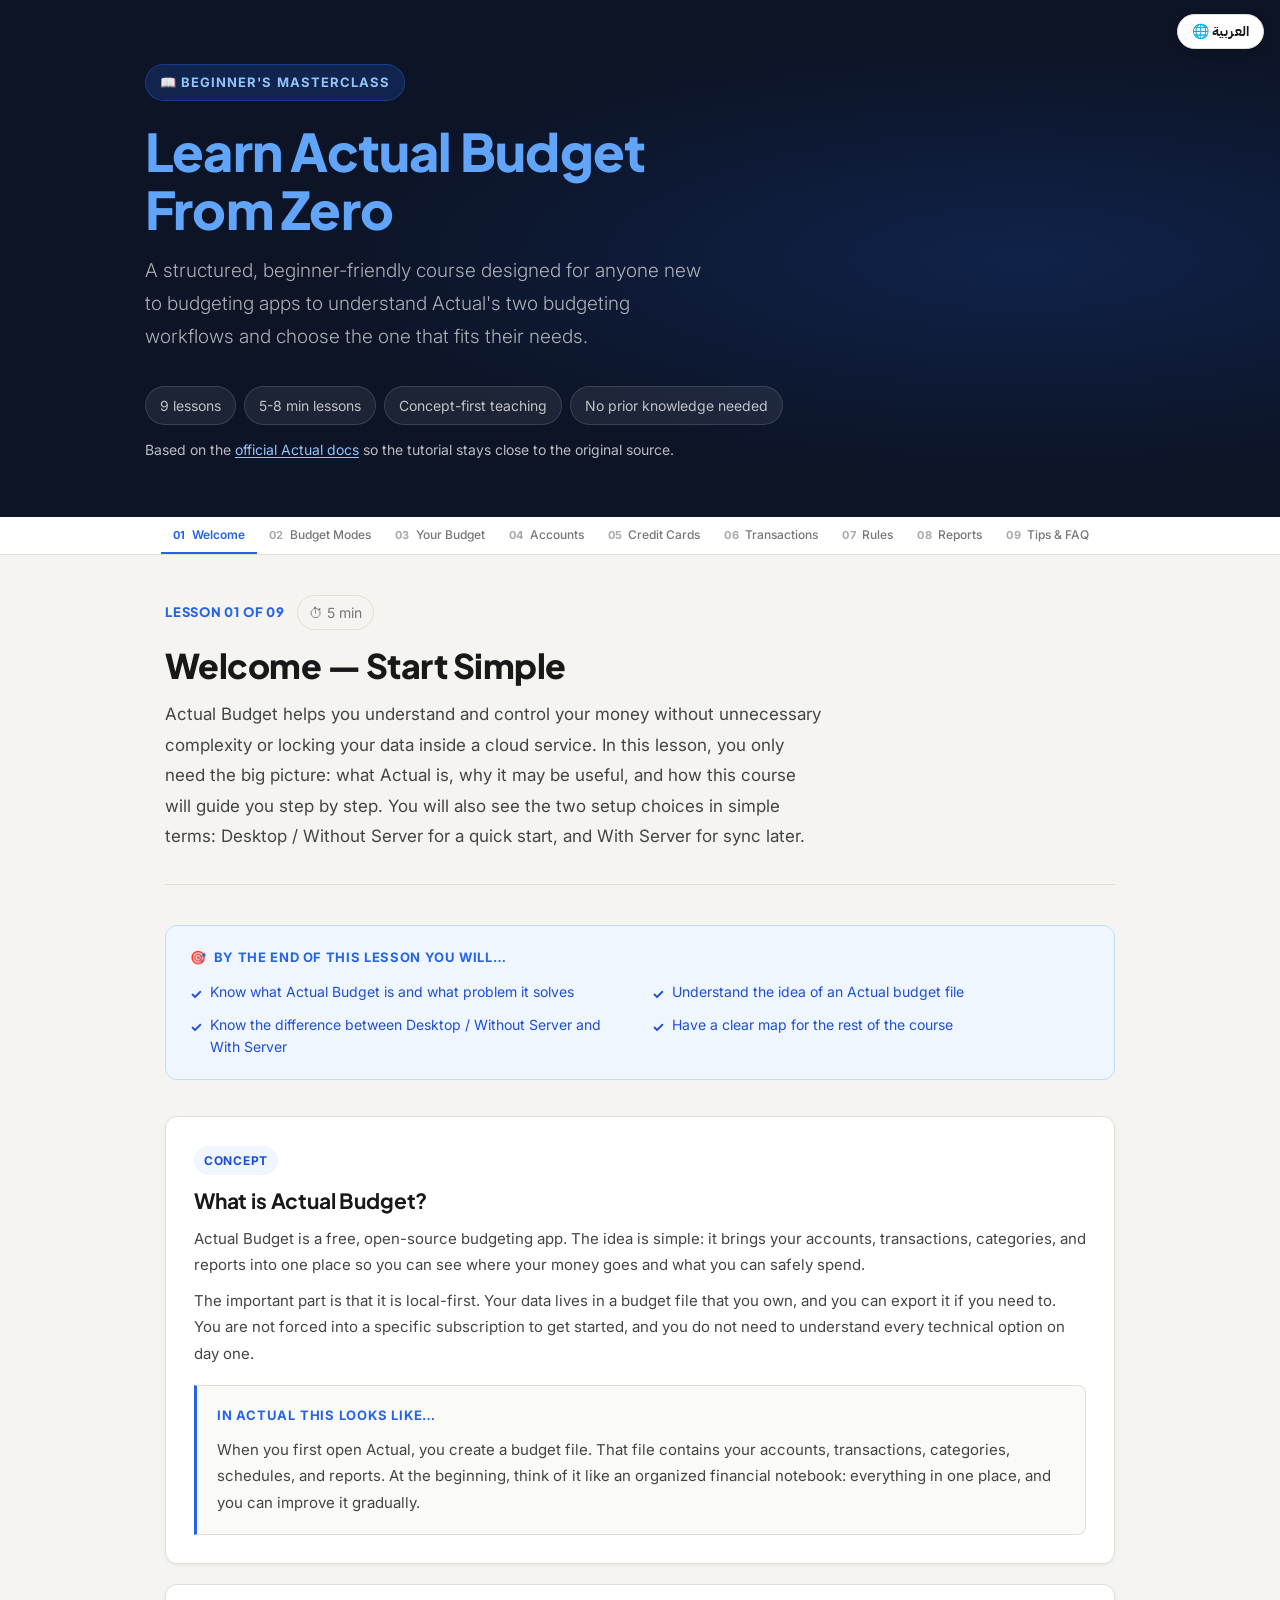
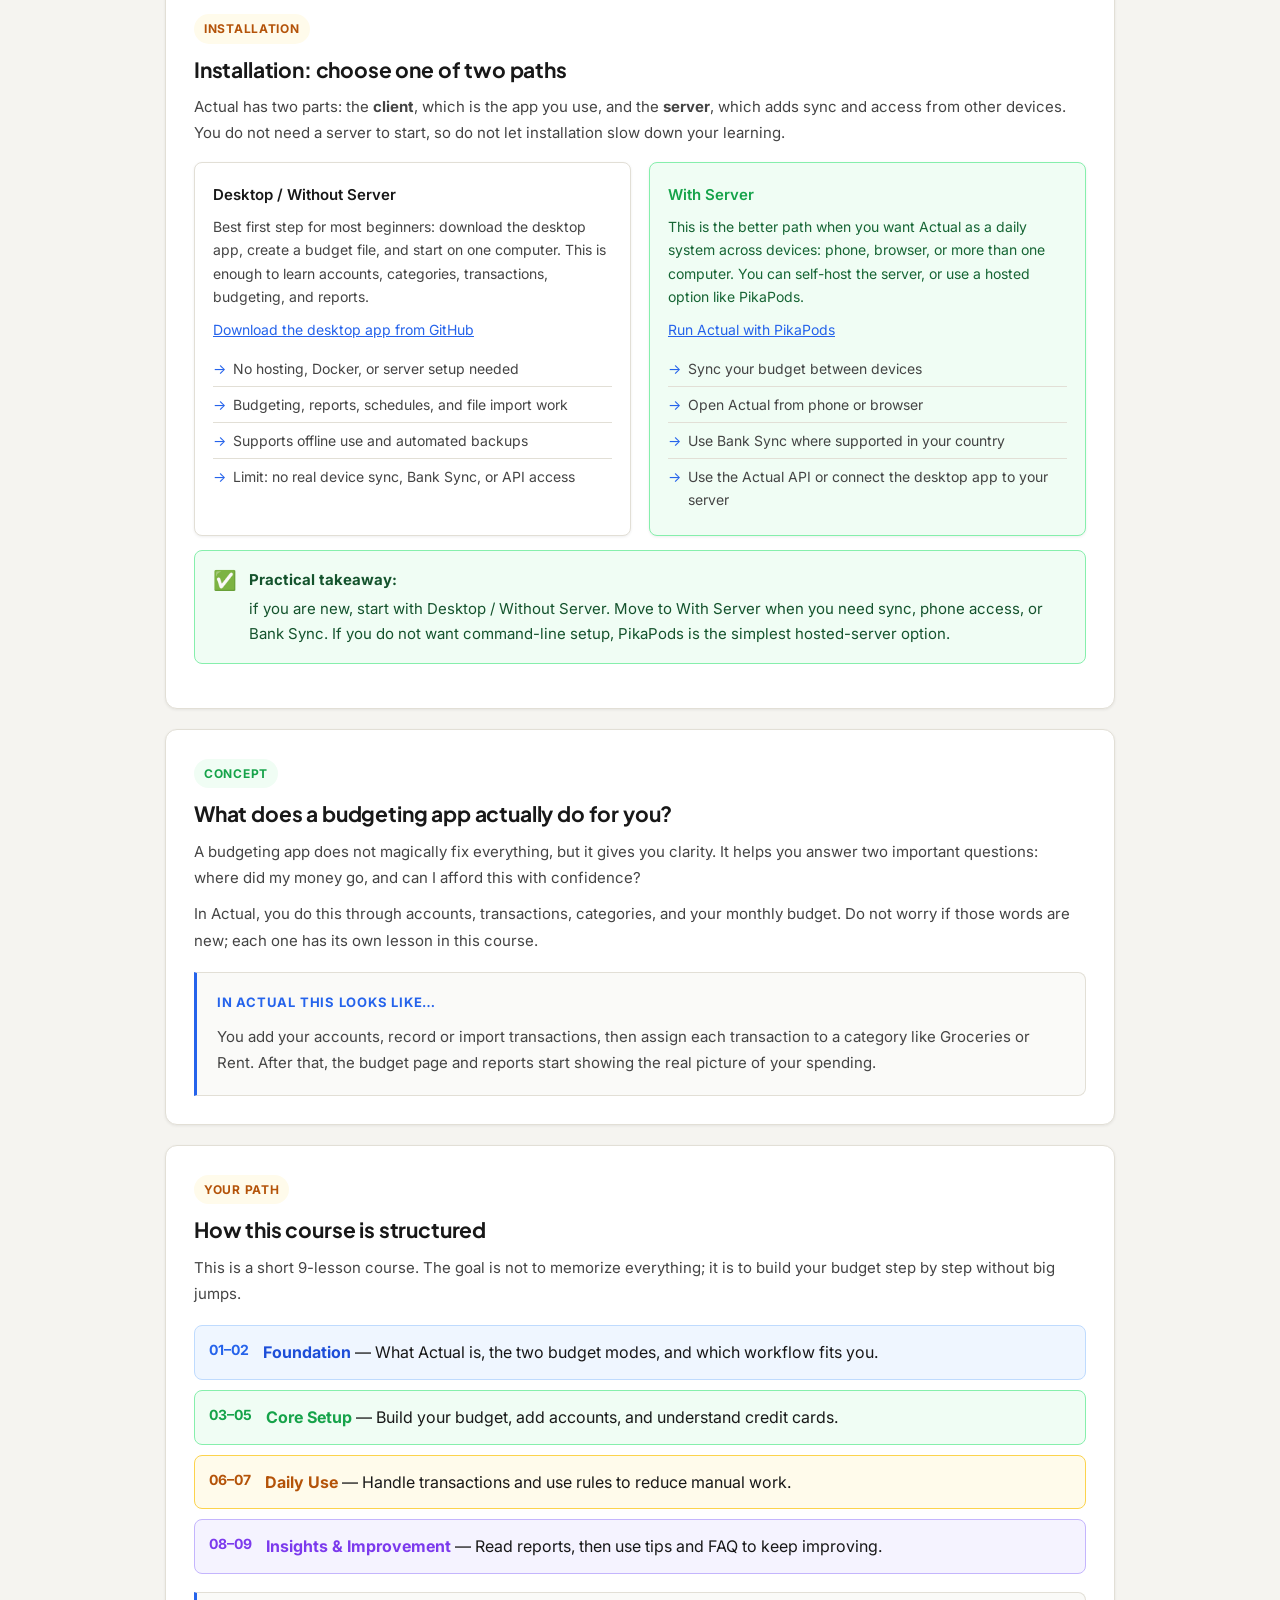
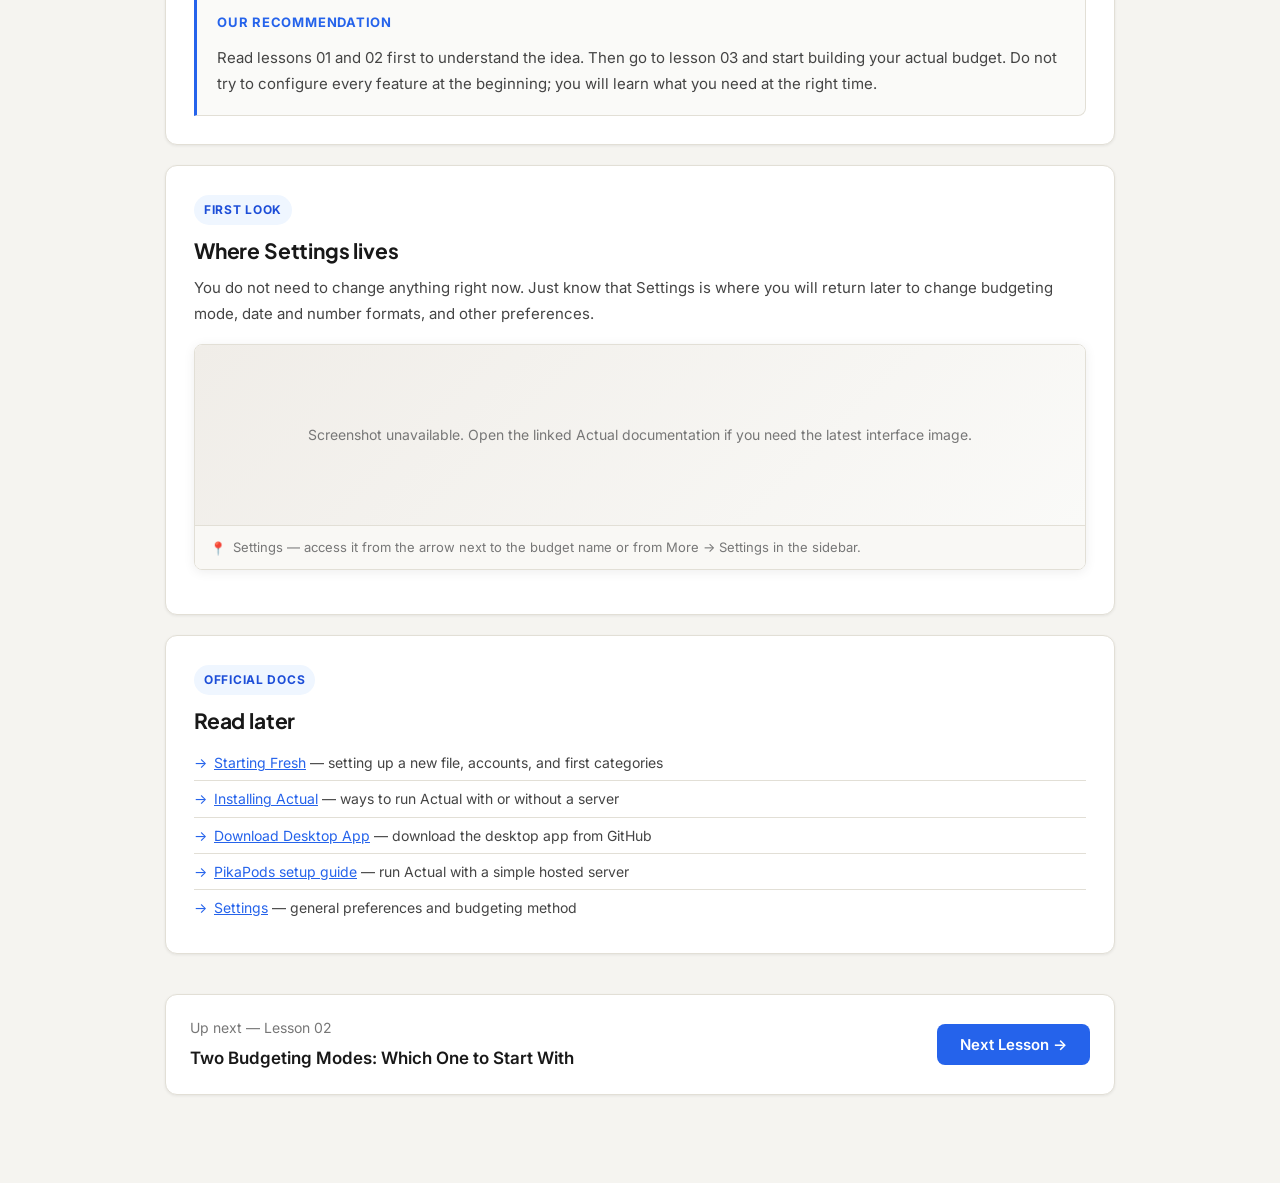
==== commit 52077b8c: "Added installation options" ====
--- a/index.html
+++ b/index.html
@@ -410,29 +410,66 @@
       <span class="opener-num"><span data-ar="الدرس ٠١ من ٠٩">Lesson 01 of 09</span></span>
       <span class="opener-time"><span data-ar="⏱ ٥ دقائق">⏱ 5 min</span></span>
     </div>
-    <h1><span data-ar="مرحباً — إليك ما ستتعلمه">Welcome — Here's What You're Getting Into</span></h1>
-    <p class="opener-desc"><span data-ar="Actual Budget تطبيق مجاني ومفتوح المصدر ومحلي أولاً، ويمكنك مزامنته عبر خادمك إذا أردت استخدامه على عدة أجهزة. هذا الدرس يشرح ما هو، ولماذا يستحق وقتك، وكيف ستسير في هذه الدورة.">Actual Budget is a private, open-source, local-first finance app that can sync through your own server when you want to use it across devices. This lesson explains what it is, why it's worth your time, and exactly how this course is structured so you always know where you are.</span></p>
+    <h1><span data-ar="مرحباً — ابدأ ببساطة">Welcome — Start Simple</span></h1>
+    <p class="opener-desc"><span data-ar="Actual Budget يساعدك على فهم أموالك والتحكم بها بدون تعقيد أو حبس بياناتك داخل خدمة سحابية. في هذا الدرس ستأخذ الصورة العامة فقط: ما هو Actual، لماذا قد يناسبك، وكيف ستسير الدورة خطوة بخطوة. سنوضح أيضاً خيارين للتشغيل بشكل بسيط: Desktop / Without Server للبداية السريعة، وWith Server للمزامنة لاحقاً.">Actual Budget helps you understand and control your money without unnecessary complexity or locking your data inside a cloud service. In this lesson, you only need the big picture: what Actual is, why it may be useful, and how this course will guide you step by step. You will also see the two setup choices in simple terms: Desktop / Without Server for a quick start, and With Server for sync later.</span></p>
   </div>
 
   <div class="learn-box">
     <div class="learn-box-title">🎯 <span data-ar="بنهاية هذا الدرس ستعرف">By the end of this lesson you will…</span></div>
     <div class="learn-items">
-      <div class="learn-item"><span data-ar="ما هو Actual Budget وكيف يختلف عن تطبيقات أخرى">Know what Actual Budget is and how it differs from other apps</span></div>
-      <div class="learn-item"><span data-ar="مسار الإعداد الكامل في ٤ خطوات">Understand the 4-step path to being fully set up</span></div>
-      <div class="learn-item"><span data-ar="كيف تختار أسلوب الميزانية المناسب لك ولماذا">Know how to choose the budgeting workflow that fits you</span></div>
-      <div class="learn-item"><span data-ar="خريطة واضحة لهذه الدورة كاملةً">Have a clear map of this entire course</span></div>
+      <div class="learn-item"><span data-ar="ما هو Actual Budget وما المشكلة التي يحلها">Know what Actual Budget is and what problem it solves</span></div>
+      <div class="learn-item"><span data-ar="ما معنى ملف الميزانية في Actual">Understand the idea of an Actual budget file</span></div>
+      <div class="learn-item"><span data-ar="الفرق بين Desktop / Without Server و With Server">Know the difference between Desktop / Without Server and With Server</span></div>
+      <div class="learn-item"><span data-ar="خريطة واضحة لبقية الدورة">Have a clear map for the rest of the course</span></div>
     </div>
   </div>
 
   <!-- CONCEPT 1 -->
   <div class="concept">
     <span class="concept-tag blue"><span data-ar="مفهوم">Concept</span></span>
-    <h2><span data-ar="ما الذي يميّز Actual عن غيره؟">What makes Actual Budget different?</span></h2>
-    <p data-ar="معظم تطبيقات الميزانية خدمات سحابية؛ بياناتك البنكية وسجل معاملاتك تكون على خوادم شركة أخرى. Actual مختلف: هو محلي أولاً ومفتوح المصدر، ويمكنك تشغيله بنفسك ومزامنته عبر خادم تتحكم فيه. يستخدم Actual من دون اشتراك إلزامي، وتبقى تفاصيلك المالية خارج أنظمة تحليل الشركات.">Most budgeting apps are cloud services — your bank details and transaction history live on a company's servers. Actual is different: it is local-first and open-source, and you can self-host it to sync through a server you control. No required Actual subscription, no company mining your financial life.</p>
-    <p style="margin-top:10px" data-ar="Actual مجاني ومفتوح المصدر. يمكنك تشغيله على جهازك، أو على خادم منزلي، أو عبر مزود مثل <a href=&quot;https://www.pikapods.com/pods?run=actual&quot; target=&quot;_blank&quot; rel=&quot;noopener noreferrer&quot;>PikaPods</a> بتكلفة شهرية بسيطة. التطبيق واجهة ويب تعمل من أي متصفح، بما في ذلك متصفح الجوال.">Actual is free and open-source. You can run it on your own computer, on a home server, or on a cheap provider like <a href="https://www.pikapods.com/pods?run=actual" target="_blank" rel="noopener noreferrer">PikaPods</a> for a few dollars a month. The app itself is a web interface that works in any browser — including your phone.</p>
+    <h2><span data-ar="ما هو Actual Budget؟">What is Actual Budget?</span></h2>
+    <p data-ar="Actual Budget هو تطبيق ميزانية مجاني ومفتوح المصدر. الفكرة بسيطة: تجمع حساباتك، معاملاتك، التصنيفات، والتقارير في مكان واحد حتى ترى أين تذهب أموالك وما الذي تستطيع إنفاقه بثقة.">Actual Budget is a free, open-source budgeting app. The idea is simple: it brings your accounts, transactions, categories, and reports into one place so you can see where your money goes and what you can safely spend.</p>
+    <p data-ar="الأهم أنه محلي أولاً. هذا يعني أن بياناتك تبقى في ملف ميزانية تملكه أنت، ويمكنك تصديرها إذا احتجت. لست مطالباً بالاشتراك في خدمة معينة حتى تبدأ، ولا تحتاج لفهم كل الخيارات التقنية من اليوم الأول.">The important part is that it is local-first. Your data lives in a budget file that you own, and you can export it if you need to. You are not forced into a specific subscription to get started, and you do not need to understand every technical option on day one.</p>
     <div class="how">
       <div class="how-title"><span data-ar="كيف يبدو هذا في التطبيق">In Actual this looks like…</span></div>
-      <p data-ar="عند فتح Actual لأول مرة، تنشئ «ملف ميزانية». كل شيء — الحسابات، المعاملات، التصنيفات، والتقارير — يكون داخل هذا الملف. يعمل محلياً، ويمكن مزامنته بين أجهزتك عبر خادم عند إعداد المزامنة. وإذا قررت التوقف عن استخدام Actual، تصدّر بياناتك وتبقى ملكك بالكامل.">When you first open Actual, you create a "budget file." Everything — your accounts, transactions, categories, and reports — lives in that file. It works locally, and can sync across devices through a server when sync is configured. If you ever want to stop using Actual, you export your data and you own it completely.</p>
+      <p data-ar="عند فتح Actual لأول مرة، تنشئ ملف ميزانية. داخل هذا الملف ستجد الحسابات، المعاملات، التصنيفات، والجداول والتقارير. في البداية فكّر فيه كدفتر مالي منظم: كل شيء في مكان واحد، ويمكنك تطويره تدريجياً.">When you first open Actual, you create a budget file. That file contains your accounts, transactions, categories, schedules, and reports. At the beginning, think of it like an organized financial notebook: everything in one place, and you can improve it gradually.</p>
+    </div>
+  </div>
+
+  <!-- INSTALLATION SUMMARY -->
+  <div class="concept">
+    <span class="concept-tag amber"><span data-ar="التثبيت">Installation</span></span>
+    <h2><span data-ar="التثبيت: اختر أحد مسارين">Installation: choose one of two paths</span></h2>
+    <p data-ar="Actual يتكوّن من جزأين: <strong>client</strong> وهو التطبيق الذي تستخدمه، و<strong>server</strong> وهو الخيار الذي يضيف المزامنة والوصول من أجهزة أخرى. لا تحتاج إلى خادم كي تبدأ، لذلك لا تجعل التثبيت يعطلك عن التعلّم.">Actual has two parts: the <strong>client</strong>, which is the app you use, and the <strong>server</strong>, which adds sync and access from other devices. You do not need a server to start, so do not let installation slow down your learning.</p>
+
+    <div class="g2" style="margin-top:16px">
+      <div class="mini-card">
+        <div class="mini-card-title" data-ar="Desktop / بدون خادم">Desktop / Without Server</div>
+        <p style="font-size:13px;color:var(--ink2)" data-ar="أفضل بداية لمعظم المبتدئين: نزّل تطبيق سطح المكتب، أنشئ ملف ميزانية، وابدأ على جهاز واحد. هذا يكفي لتعلّم الحسابات، التصنيفات، المعاملات، الميزانية، والتقارير.">Best first step for most beginners: download the desktop app, create a budget file, and start on one computer. This is enough to learn accounts, categories, transactions, budgeting, and reports.</p>
+        <p style="font-size:13px;margin-top:10px"><a href="https://github.com/actualbudget/actual/releases" target="_blank" rel="noopener noreferrer" data-ar="تحميل تطبيق سطح المكتب من GitHub">Download the desktop app from GitHub</a></p>
+        <ul class="plain" style="font-size:13px;margin-top:10px">
+          <li data-ar="لا تحتاج إلى استضافة أو Docker أو إعداد خادم">No hosting, Docker, or server setup needed</li>
+          <li data-ar="الميزانية، التقارير، الجداول، واستيراد الملفات تعمل">Budgeting, reports, schedules, and file import work</li>
+          <li data-ar="يدعم الاستخدام بدون اتصال ونسخاً احتياطية تلقائية">Supports offline use and automated backups</li>
+          <li data-ar="القيود: لا توجد مزامنة حقيقية بين الأجهزة، ولا Bank Sync أو API">Limit: no real device sync, Bank Sync, or API access</li>
+        </ul>
+      </div>
+      <div class="mini-card" style="border-color:var(--green-border);background:var(--green-bg)">
+        <div class="mini-card-title" style="color:var(--green)" data-ar="With Server / مع خادم">With Server</div>
+        <p style="font-size:13px;color:#166534" data-ar="هذا هو المسار الأفضل عندما تريد استخدام Actual كنظام يومي من أكثر من جهاز: الهاتف، المتصفح، أو أكثر من كمبيوتر. يمكنك تشغيل الخادم بنفسك، أو استخدام خيار مستضاف مثل PikaPods.">This is the better path when you want Actual as a daily system across devices: phone, browser, or more than one computer. You can self-host the server, or use a hosted option like PikaPods.</p>
+        <p style="font-size:13px;margin-top:10px"><a href="https://actualbudget.org/docs/install/pikapods" target="_blank" rel="noopener noreferrer" data-ar="تشغيل Actual مع PikaPods">Run Actual with PikaPods</a></p>
+        <ul class="plain" style="font-size:13px;margin-top:10px">
+          <li data-ar="مزامنة الميزانية بين الأجهزة">Sync your budget between devices</li>
+          <li data-ar="فتح Actual من الهاتف أو المتصفح">Open Actual from phone or browser</li>
+          <li data-ar="استخدام Bank Sync عند توفر الدعم في بلدك">Use Bank Sync where supported in your country</li>
+          <li data-ar="استخدام Actual API أو ربط تطبيق سطح المكتب بالخادم">Use the Actual API or connect the desktop app to your server</li>
+        </ul>
+      </div>
+    </div>
+
+    <div class="call cs" style="margin-top:14px">
+      <span class="call-ic">✅</span>
+      <div data-ar="<strong>الخلاصة العملية:</strong> إذا كنت جديداً، ابدأ بـ Desktop / بدون خادم. انتقل إلى With Server عندما تحتاج المزامنة أو الهاتف أو Bank Sync. إذا لم تكن مرتاحاً للأوامر التقنية، PikaPods هو أبسط خيار خادم مستضاف."><strong>Practical takeaway:</strong> if you are new, start with Desktop / Without Server. Move to With Server when you need sync, phone access, or Bank Sync. If you do not want command-line setup, PikaPods is the simplest hosted-server option.</div>
     </div>
   </div>
 
@@ -440,57 +477,53 @@
   <div class="concept">
     <span class="concept-tag green"><span data-ar="مفهوم">Concept</span></span>
     <h2><span data-ar="ماذا يفعل تطبيق الميزانية لك فعلياً؟">What does a budgeting app actually do for you?</span></h2>
-    <p data-ar="تطبيق الميزانية يساعدك على إجابة سؤالين مهمين: <em>«أين ذهبت أموالي هذا الشهر؟»</em> و <em>«هل لدي ما يكفي لسداد هذه الفاتورة؟»</em>">A budgeting app answers two questions that most people can't honestly answer without one: <em>"Where did my money go this month?"</em> and <em>"Do I actually have enough to pay this bill?"</em></p>
-    <p data-ar="يجمع Actual حساباتك في مكان واحد، ويساعدك على تصنيف معاملات الميزانية، ثم يعرض تقارير تعكس الواقع بدلاً من الاعتماد على التوقعات.">Actual does this by bringing all your accounts into one place, letting you categorize budget transactions, and then showing you reports that reflect reality — not your best guesses.</p>
+    <p data-ar="تطبيق الميزانية لا يحل كل شيء تلقائياً، لكنه يعطيك وضوحاً. يساعدك على إجابة سؤالين مهمين: أين ذهبت أموالي؟ وهل أستطيع دفع هذا المبلغ بثقة؟">A budgeting app does not magically fix everything, but it gives you clarity. It helps you answer two important questions: where did my money go, and can I afford this with confidence?</p>
+    <p data-ar="في Actual ستفعل ذلك من خلال الحسابات، المعاملات، التصنيفات، والميزانية الشهرية. لا تقلق إن كانت هذه الكلمات جديدة؛ كل واحدة منها لها درس مستقل في هذه الدورة.">In Actual, you do this through accounts, transactions, categories, and your monthly budget. Do not worry if those words are new; each one has its own lesson in this course.</p>
     <div class="how">
       <div class="how-title"><span data-ar="كيف يبدو هذا في التطبيق">In Actual this looks like…</span></div>
-      <p data-ar="تضيف حساباتك البنكية مرة واحدة. بعدها، بشكل دوري — يومياً أو أسبوعياً أو متى ما يناسبك — تستورد المعاملات الجديدة وتربط كل معاملة بتصنيف مثل «المقاضي» أو «الإيجار». صفحة الميزانية توضح لك كيف يقارن إنفاقك الفعلي مع خطتك.">You set up your bank accounts once. Then on a regular basis (daily, weekly, or whenever) you import new transactions and assign each one to a category like "Groceries" or "Rent." The budget page shows how your actual spending compares to your plan.</p>
+      <p data-ar="تضيف حساباتك، ثم تسجل أو تستورد المعاملات، ثم تربط كل معاملة بتصنيف مثل المقاضي أو الإيجار. بعد ذلك تبدأ صفحة الميزانية والتقارير بإظهار الصورة الحقيقية لإنفاقك.">You add your accounts, record or import transactions, then assign each transaction to a category like Groceries or Rent. After that, the budget page and reports start showing the real picture of your spending.</p>
     </div>
   </div>
 
   <!-- YOUR PATH -->
   <div class="concept">
     <span class="concept-tag amber"><span data-ar="مسارك">Your Path</span></span>
-    <h2><span data-ar="هيكل هذه الدورة — ٩ دروس بتسلسل منطقي">How this course is structured</span></h2>
-    <p data-ar="هذه <strong>دورة من ٩ دروس</strong> مصممة لتُقرأ بالترتيب. كل درس يبني على الدرس السابق. هذا هو المسار:">This is a <strong>9-lesson course</strong> designed to be read in order. Each lesson builds on the last. Here's the journey:</p>
+    <h2><span data-ar="كيف ستسير هذه الدورة">How this course is structured</span></h2>
+    <p data-ar="هذه دورة قصيرة من ٩ دروس. الهدف ليس أن تحفظ كل شيء، بل أن تبني الميزانية خطوة بخطوة بدون قفزات كبيرة.">This is a short 9-lesson course. The goal is not to memorize everything; it is to build your budget step by step without big jumps.</p>
 
     <div style="display:flex;flex-direction:column;gap:10px;margin-top:18px">
       <div style="display:flex;gap:14px;align-items:flex-start;padding:12px 14px;background:var(--blue-bg);border:1px solid var(--blue-border);border-radius:var(--radius-sm)">
         <span style="font-size:13px;font-weight:700;color:var(--blue);flex-shrink:0">01–02</span>
-        <div data-ar="<strong style=&quot;color:var(--blue-dark)&quot;>الأساسيات</strong> — ما هو Actual، وما نوعا الميزانية، وكيف تختار بينهما. ركّز هنا على الفهم قبل إعداد التطبيق."><strong style="color:var(--blue-dark)">Foundation</strong> — What Actual is, the two budgeting modes, and how to choose between them. No app setup needed yet.</div>
+        <div data-ar="<strong style=&quot;color:var(--blue-dark)&quot;>الأساسيات</strong> — ما هو Actual، وما نوعا الميزانية، وأي أسلوب يناسبك."><strong style="color:var(--blue-dark)">Foundation</strong> — What Actual is, the two budget modes, and which workflow fits you.</div>
       </div>
       <div style="display:flex;gap:14px;align-items:flex-start;padding:12px 14px;background:var(--green-bg);border:1px solid var(--green-border);border-radius:var(--radius-sm)">
         <span style="font-size:13px;font-weight:700;color:var(--green);flex-shrink:0">03–05</span>
-        <div data-ar="<strong style=&quot;color:var(--green)&quot;>الإعداد الأساسي</strong> — اختيار أسلوب الميزانية المناسب لك، ثم إضافة الحسابات وفهم بطاقات الائتمان. هنا يبدأ التطبيق بالعمل معك فعلياً."><strong style="color:var(--green)">Core Setup</strong> — Choosing the budget mode that fits you, adding accounts, and handling credit cards. This is where you get the app working.</div>
+        <div data-ar="<strong style=&quot;color:var(--green)&quot;>الإعداد الأساسي</strong> — بناء الميزانية، إضافة الحسابات، وفهم بطاقات الائتمان."><strong style="color:var(--green)">Core Setup</strong> — Build your budget, add accounts, and understand credit cards.</div>
       </div>
       <div style="display:flex;gap:14px;align-items:flex-start;padding:12px 14px;background:var(--amber-bg);border:1px solid var(--amber-border);border-radius:var(--radius-sm)">
         <span style="font-size:13px;font-weight:700;color:var(--amber);flex-shrink:0">06–07</span>
-        <div data-ar="<strong style=&quot;color:var(--amber)&quot;>الاستخدام اليومي</strong> — استيراد المعاملات واستخدام Rules لأتمتة التصنيف. هذا هو الروتين الأسبوعي."><strong style="color:var(--amber)">Daily Use</strong> — Importing transactions and using Rules to automate categorization. This is what you do every week.</div>
+        <div data-ar="<strong style=&quot;color:var(--amber)&quot;>الاستخدام اليومي</strong> — التعامل مع المعاملات واستخدام القواعد لتقليل العمل اليدوي."><strong style="color:var(--amber)">Daily Use</strong> — Handle transactions and use rules to reduce manual work.</div>
       </div>
       <div style="display:flex;gap:14px;align-items:flex-start;padding:12px 14px;background:var(--purple-bg);border:1px solid var(--purple-border);border-radius:var(--radius-sm)">
         <span style="font-size:13px;font-weight:700;color:var(--purple);flex-shrink:0">08–09</span>
-        <div data-ar="<strong style=&quot;color:var(--purple)&quot;>الفهم المتقدم</strong> — قراءة التقارير لفهم وضعك المالي، مع نصائح مفيدة وإجابات للأسئلة الشائعة."><strong style="color:var(--purple)">Insights & Mastery</strong> — Reading reports to understand your finances, plus power tips and answers to common questions.</div>
+        <div data-ar="<strong style=&quot;color:var(--purple)&quot;>الفهم والتحسين</strong> — قراءة التقارير، ثم نصائح وأسئلة شائعة تساعدك على الاستمرار."><strong style="color:var(--purple)">Insights & Improvement</strong> — Read reports, then use tips and FAQ to keep improving.</div>
       </div>
     </div>
 
     <div class="how" style="margin-top:18px">
       <div class="how-title"><span data-ar="توصيتنا">Our recommendation</span></div>
-      <p data-ar="أنجز الدروس ٠١–٠٥ في جلسة واحدة، تقريباً ٢٠ دقيقة. هذا يكفي لإعداد Actual وتشغيله بشكل عملي. ارجع للدروس ٠٦–٠٩ خلال الأسبوع التالي أثناء استخدامك للتطبيق وظهور أسئلة حقيقية عندك.">Work through lessons 01–05 in one sitting (about 20 minutes). That's enough to have Actual fully set up and working. Return to lessons 06–09 over the following week as you actually use the app and have real questions.</p>
+      <p data-ar="اقرأ الدرسين ٠١ و٠٢ أولاً لفهم الفكرة. بعد ذلك انتقل إلى الدرس ٠٣ وابدأ بناء ميزانيتك فعلياً. لا تحاول إعداد كل ميزة من البداية؛ ستتعلم ما تحتاجه في الوقت المناسب.">Read lessons 01 and 02 first to understand the idea. Then go to lesson 03 and start building your actual budget. Do not try to configure every feature at the beginning; you will learn what you need at the right time.</p>
     </div>
   </div>
 
   <!-- SETTINGS QUICK LOOK -->
   <div class="concept">
     <span class="concept-tag blue"><span data-ar="نظرة سريعة">First look</span></span>
-    <h2><span data-ar="نظرة سريعة على Settings">A quick tour of Settings</span></h2>
-    <p data-ar="ابدأ بمعرفة مكان Settings. ستستخدمها بعد قليل لتغيير نوع الميزانية وضبط تنسيقات التاريخ والأرقام.">Before anything else, it's worth knowing where Settings lives. You'll visit it shortly to switch budgeting modes and configure date/number formats.</p>
+    <h2><span data-ar="مكان Settings">Where Settings lives</span></h2>
+    <p data-ar="لا تحتاج إلى تغيير شيء الآن. فقط اعرف أن Settings هو المكان الذي ستعود إليه لاحقاً لتغيير أسلوب الميزانية أو ضبط تنسيقات التاريخ والأرقام أو إعدادات أخرى.">You do not need to change anything right now. Just know that Settings is where you will return later to change budgeting mode, date and number formats, and other preferences.</p>
     <div class="ss">
       <img src="https://actualbudget.org/assets/images/actual-settings-799a4312b2c1d1b2bfc1fbcec624b6ac.webp" alt="Actual Budget Settings page" loading="lazy">
-      <div class="ss-cap" data-ar="<span class=&quot;ss-cap-icon&quot;>📍</span>Settings — افتحها من السهم بجانب اسم ملف الميزانية أو من More ثم Settings في الشريط الجانبي. من هنا تغيّر نوع الميزانية، وتضبط تنسيقات التاريخ والأرقام، وتدير Bank Sync."><span class="ss-cap-icon">📍</span>Settings — access via the arrow next to the budget name or More → Settings in the sidebar. This is where you switch budgeting mode, set date/number formats, and manage bank sync.</div>
-    </div>
-    <div class="ss">
-      <img src="https://actualbudget.org/assets/images/settings-formatting-d905a3fb0a323af39db12dc8f58e467f.webp" alt="Formatting settings" loading="lazy">
-      <div class="ss-cap" data-ar="<span class=&quot;ss-cap-icon&quot;>📍</span>Formatting settings — اضبط تنسيق التاريخ، وطريقة عرض الأرقام، وأول يوم في الأسبوع بما يناسب منطقتك."><span class="ss-cap-icon">📍</span>Formatting settings — set your date format, number style, and first day of the week to match your region.</div>
+      <div class="ss-cap" data-ar="<span class=&quot;ss-cap-icon&quot;>📍</span>Settings — افتحها من السهم بجانب اسم ملف الميزانية أو من More ثم Settings في الشريط الجانبي."><span class="ss-cap-icon">📍</span>Settings — access it from the arrow next to the budget name or from More → Settings in the sidebar.</div>
     </div>
   </div>
 
@@ -499,7 +532,10 @@
     <h2><span data-ar="اقرأ لاحقاً">Read later</span></h2>
     <ul class="plain">
       <li data-ar="<a href=&quot;https://actualbudget.org/docs/getting-started/starting-fresh/&quot; target=&quot;_blank&quot; rel=&quot;noopener noreferrer&quot;>Starting Fresh</a> — إعداد ملف جديد والحسابات والفئات الأولى"><a href="https://actualbudget.org/docs/getting-started/starting-fresh/" target="_blank" rel="noopener noreferrer">Starting Fresh</a> — setting up a new file, accounts, and first categories</li>
-      <li data-ar="<a href=&quot;https://actualbudget.org/docs/settings/&quot; target=&quot;_blank&quot; rel=&quot;noopener noreferrer&quot;>Settings</a> — تنسيقات التاريخ والأرقام واللغة والتشفير ونوع الميزانية"><a href="https://actualbudget.org/docs/settings/" target="_blank" rel="noopener noreferrer">Settings</a> — date/number formats, language, encryption, and budgeting method</li>
+      <li data-ar="<a href=&quot;https://actualbudget.org/docs/install/&quot; target=&quot;_blank&quot; rel=&quot;noopener noreferrer&quot;>Installing Actual</a> — خيارات تشغيل Actual بدون خادم أو مع خادم"><a href="https://actualbudget.org/docs/install/" target="_blank" rel="noopener noreferrer">Installing Actual</a> — ways to run Actual with or without a server</li>
+      <li data-ar="<a href=&quot;https://github.com/actualbudget/actual/releases&quot; target=&quot;_blank&quot; rel=&quot;noopener noreferrer&quot;>Download Desktop App</a> — تحميل تطبيق سطح المكتب من GitHub"><a href="https://github.com/actualbudget/actual/releases" target="_blank" rel="noopener noreferrer">Download Desktop App</a> — download the desktop app from GitHub</li>
+      <li data-ar="<a href=&quot;https://actualbudget.org/docs/install/pikapods&quot; target=&quot;_blank&quot; rel=&quot;noopener noreferrer&quot;>PikaPods setup guide</a> — تشغيل Actual مع خادم مستضاف بسيط"><a href="https://actualbudget.org/docs/install/pikapods" target="_blank" rel="noopener noreferrer">PikaPods setup guide</a> — run Actual with a simple hosted server</li>
+      <li data-ar="<a href=&quot;https://actualbudget.org/docs/settings/&quot; target=&quot;_blank&quot; rel=&quot;noopener noreferrer&quot;>Settings</a> — مكان الإعدادات العامة وتغيير أسلوب الميزانية"><a href="https://actualbudget.org/docs/settings/" target="_blank" rel="noopener noreferrer">Settings</a> — general preferences and budgeting method</li>
     </ul>
   </div>
 
@@ -511,7 +547,6 @@
     <button class="next-btn" type="button" data-en-text="Next Lesson →" data-ar-text="← الدرس التالي" data-ar="← الدرس التالي" onclick="go(1)">Next Lesson →</button>
   </div>
 </div>
-
 
 <!-- ╔══════════════════════════════════════════════════════════╗ -->
 <!-- ║  02  TWO MODES — CHOOSE YOURS                          ║ -->
@@ -1254,11 +1289,11 @@
     <div class="g2" style="margin-top:14px">
       <div class="mini-card">
         <div class="mini-card-title" data-ar="متى يكون مناسباً؟">When it fits</div>
-        <ul class="plain" style="font-size:13px"><li data-ar="تستخدم actual-server وليس ملفاً محلياً فقط">You use actual-server, not only a local file</li><li data-ar="بنكك مدعوم عبر SimpleFIN أو Pluggy.ai أو GoCardless للمستخدمين الحاليين">Your bank is supported through SimpleFIN, Pluggy.ai, or GoCardless for existing users</li><li data-ar="تريد روتيناً أسبوعياً أسرع من تنزيل الملفات يدوياً">You want a faster weekly routine than downloading files manually</li></ul>
+        <ul class="plain" style="font-size:13px"><li data-ar="تستخدم تطبيق سطح المكتب بخادمه المحلي أو إعداد actual-server">You use the desktop app with its local server, or an actual-server setup</li><li data-ar="بنكك مدعوم عبر SimpleFIN أو Pluggy.ai أو GoCardless للمستخدمين الحاليين">Your bank is supported through SimpleFIN, Pluggy.ai, or GoCardless for existing users</li><li data-ar="تريد روتيناً أسبوعياً أسرع من تنزيل الملفات يدوياً">You want a faster weekly routine than downloading files manually</li></ul>
       </div>
       <div class="mini-card">
         <div class="mini-card-title" data-ar="ما الذي تنتبه له؟">What to watch</div>
-        <ul class="plain" style="font-size:13px"><li data-ar="ابدأ برصيد افتتاحي حديث؛ لا تجلب تاريخاً قديماً بلا حاجة">Start with a recent opening balance; avoid unnecessary old history</li><li data-ar="بيانات اعتماد مزامنة البنك تُخزن على الخادم">Bank sync credentials are stored on the server</li><li data-ar="المزامنة ليست تلقائية بالكامل؛ تضغط Bank Sync عند الحاجة">Sync is not fully automatic; you click Bank Sync when needed</li></ul>
+        <ul class="plain" style="font-size:13px"><li data-ar="ابدأ برصيد افتتاحي حديث؛ لا تجلب تاريخاً قديماً بلا حاجة">Start with a recent opening balance; avoid unnecessary old history</li><li data-ar="بيانات اعتماد مزامنة البنك تُخزن على الخادم المحلي أو الخادم الذي تستخدمه">Bank sync credentials are stored on the local server or the server you use</li><li data-ar="المزامنة ليست تلقائية بالكامل؛ تضغط Bank Sync عند الحاجة">Sync is not fully automatic; you click Bank Sync when needed</li></ul>
       </div>
     </div>
     <div class="tip"><span class="tip-ic">💡</span><div data-ar="للبداية الهادئة، أنشئ الحساب برصيد صحيح من تاريخ قريب، ثم فعّل Bank Sync. هذا يجعل المطابقة أسهل لأن المعاملات الجديدة فقط هي التي ستدخل بعد نقطة البداية.">For a calmer start, create the account with a correct balance on a recent date, then enable Bank Sync. Reconciliation is easier when only new transactions arrive after your start point.</div></div>
@@ -1698,7 +1733,7 @@
       </div>
       <div class="mini-card">
         <div class="mini-card-title" data-ar="Syncing Across Devices">Syncing Across Devices</div>
-        <p style="font-size:13px;color:var(--ink2)" data-ar="Actual محلي أولاً ويزامن مع خادمك عند توفر الاتصال. المزامنة تجعل أجهزتك متوافقة، لكنها ليست بديلاً كاملاً عن النسخ الاحتياطي.">Actual is local-first and syncs through your server when connected. Sync keeps devices aligned, but it is not a full replacement for backups.</p>
+        <p style="font-size:13px;color:var(--ink2)" data-ar="تطبيق سطح المكتب يعمل محلياً من دون خادم خارجي، وهذا مناسب للبداية. لكن إذا أردت استخدام الهاتف أو أكثر من جهاز، فإعداد خادم مزامنة هو التجربة الأفضل. المزامنة ليست بديلاً كاملاً عن النسخ الاحتياطي.">The desktop app runs locally without an external server, which is fine for getting started. But if you want phone access or multiple devices, a sync server is the better experience. Sync is not a full replacement for backups.</p>
       </div>
       <div class="mini-card">
         <div class="mini-card-title" data-ar="Multi-Currency">Multi-Currency</div>
@@ -1734,7 +1769,7 @@
       </div>
       <div style="padding:16px 0;border-bottom:1px solid var(--border)">
         <p style="font-weight:600;margin-bottom:6px" data-ar="السؤال: هل يمكن مزامنة الحساب البنكي؟">Q: Can I sync my bank?</p>
-        <p style="font-size:14px;color:var(--ink2)" data-ar="<strong>الإجابة:</strong> نعم إذا كان إعدادك والمزود مدعومين. يدعم Actual خدمة SimpleFIN لأمريكا الشمالية، وPluggy.ai للبرازيل، وGoCardless BankAccountData للمستخدمين الحاليين في أوروبا وبريطانيا. تتطلب Bank Sync وجود actual-server وبيانات اعتماد للمزود، وتحتاج إلى الضغط على Bank Sync يدوياً لجلب معاملات جديدة. تُخزن بيانات اعتماد المزود على الخادم، لذلك اختر استضافة تثق بها."><strong>A:</strong> Yes, if your setup and provider are supported. Actual supports SimpleFIN for North America, Pluggy.ai for Brazil, and GoCardless BankAccountData for existing EU/UK users. Bank sync requires actual-server, provider credentials, and a manual Bank Sync click to fetch new transactions. Those provider credentials are stored on the server, so choose hosting you trust.</p>
+        <p style="font-size:14px;color:var(--ink2)" data-ar="<strong>الإجابة:</strong> نعم إذا كان إعدادك والمزود مدعومين. يدعم Actual خدمة SimpleFIN لأمريكا الشمالية، وPluggy.ai للبرازيل، وGoCardless BankAccountData للمستخدمين الحاليين في أوروبا وبريطانيا. تعمل Bank Sync مع تطبيق سطح المكتب عبر الخادم المحلي المدمج، أو مع إعداد actual-server، وتحتاج إلى الضغط على Bank Sync يدوياً لجلب معاملات جديدة. تُخزن بيانات اعتماد المزود على الخادم المحلي أو الخادم الذي تستخدمه."><strong>A:</strong> Yes, if your setup and provider are supported. Actual supports SimpleFIN for North America, Pluggy.ai for Brazil, and GoCardless BankAccountData for existing EU/UK users. Bank Sync works with the desktop app through its bundled local server, or with an actual-server setup, and you click Bank Sync manually to fetch new transactions. Provider credentials are stored on the local server or the server you use.</p>
       </div>
       <div style="padding:16px 0;border-bottom:1px solid var(--border)">
         <p style="font-weight:600;margin-bottom:6px" data-ar="السؤال: هل يوجد تطبيق جوال؟">Q: Is there a mobile app?</p>
@@ -1746,7 +1781,7 @@
       </div>
       <div style="padding:16px 0">
         <p style="font-weight:600;margin-bottom:6px" data-ar="السؤال: كيف أحدث Actual عند صدور نسخة جديدة؟">Q: How do I update Actual after a new version is released?</p>
-        <p style="font-size:14px;color:var(--ink2)" data-ar="<strong>الإجابة:</strong> يعتمد ذلك على طريقة الاستضافة. PikaPods يحدث عادةً تلقائياً بعد كل إصدار بفترة قصيرة. مستخدمو Docker يسحبون الصورة الجديدة. وFly.io له دليل تحديث خاص في الوثائق الرسمية على <a href=&quot;https://actualbudget.org/docs/&quot; target=&quot;_blank&quot; rel=&quot;noopener noreferrer&quot;>actualbudget.org/docs</a>."><strong>A:</strong> It depends on how you're hosting it. PikaPods auto-updates around a week after each release. Docker users pull the new image. Fly.io has a specific update guide in the official docs at <a href="https://actualbudget.org/docs/" target="_blank" rel="noopener noreferrer">actualbudget.org/docs</a>.</p>
+        <p style="font-size:14px;color:var(--ink2)" data-ar="<strong>الإجابة:</strong> يعتمد ذلك على طريقة التشغيل. إذا كنت تستخدم تطبيق سطح المكتب، حدّث التطبيق نفسه عند توفر إصدار جديد. PikaPods يحدث عادةً تلقائياً بعد كل إصدار بفترة قصيرة. مستخدمو Docker يسحبون الصورة الجديدة. وFly.io له دليل تحديث خاص في الوثائق الرسمية على <a href=&quot;https://actualbudget.org/docs/&quot; target=&quot;_blank&quot; rel=&quot;noopener noreferrer&quot;>actualbudget.org/docs</a>."><strong>A:</strong> It depends on how you run Actual. If you use the desktop app, update the app when a new release is available. PikaPods auto-updates around a week after each release. Docker users pull the new image. Fly.io has a specific update guide in the official docs at <a href="https://actualbudget.org/docs/" target="_blank" rel="noopener noreferrer">actualbudget.org/docs</a>.</p>
       </div>
     </div>
   </div>
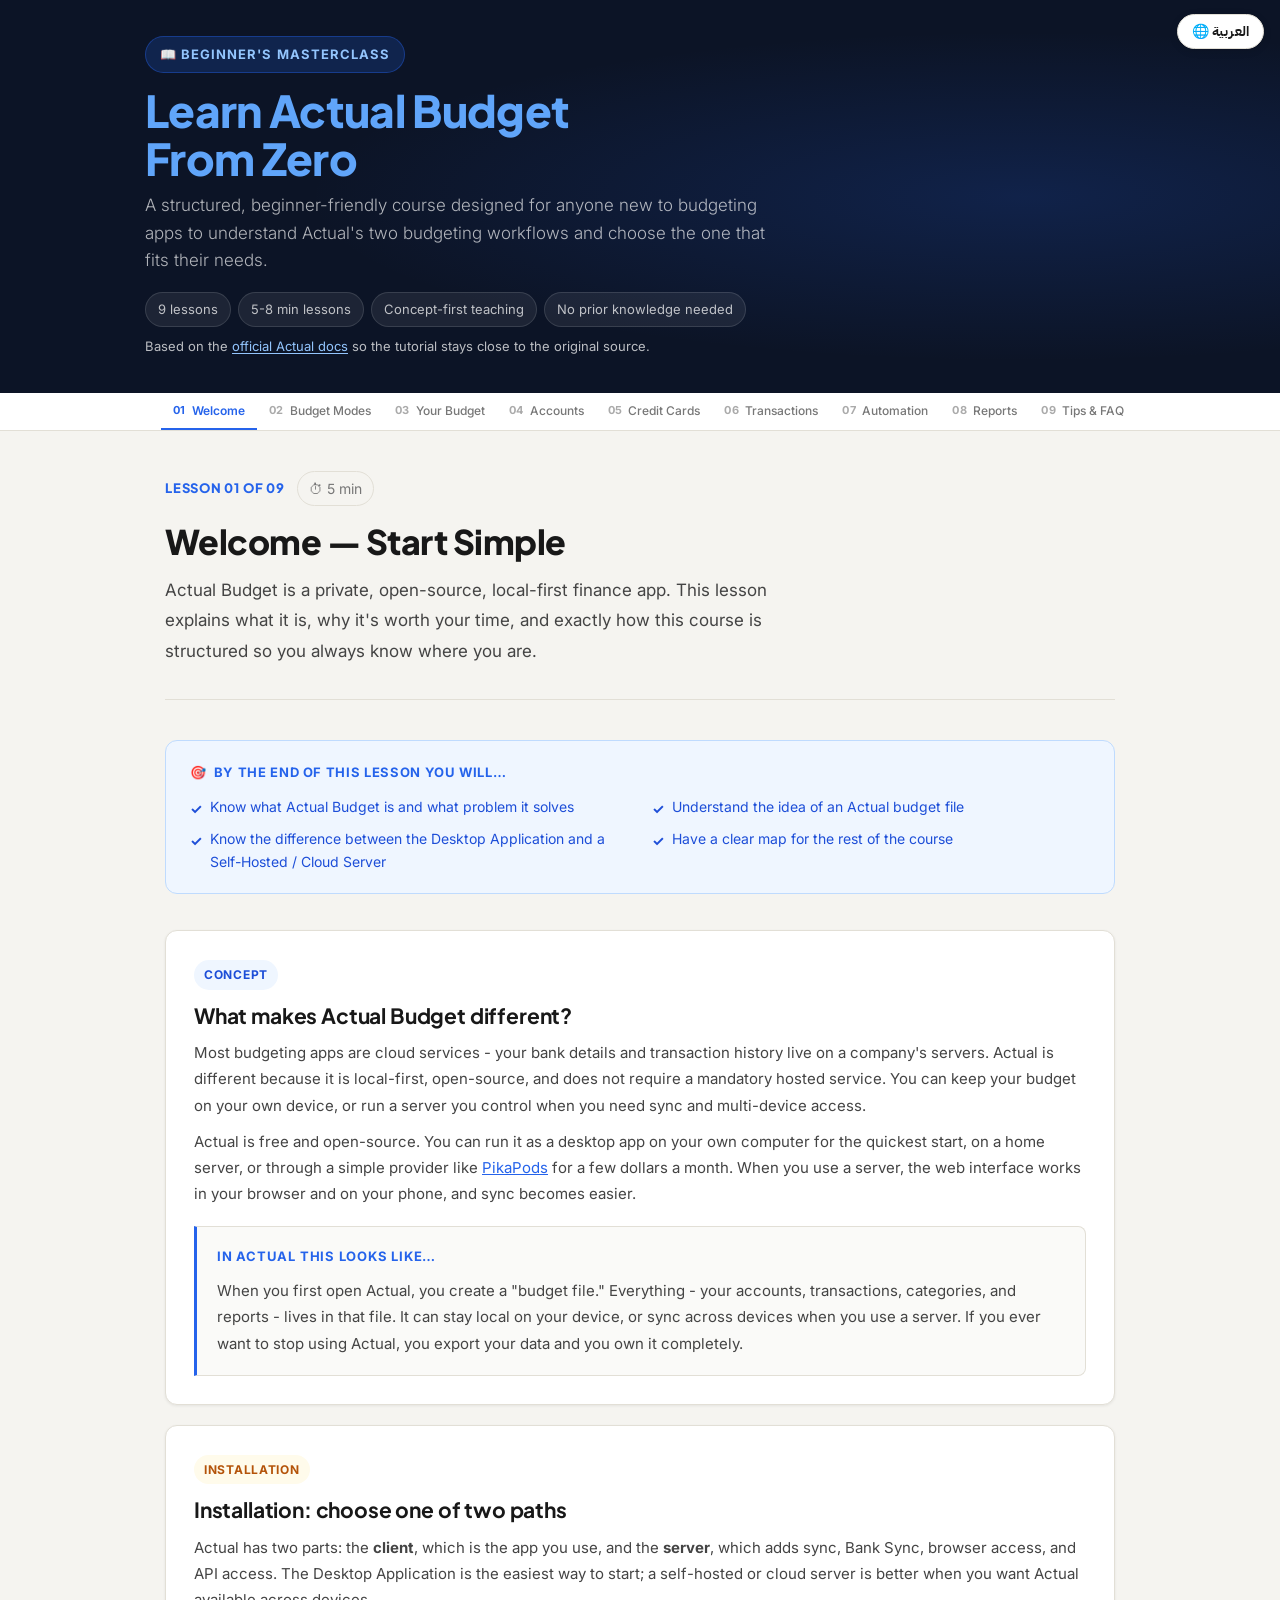
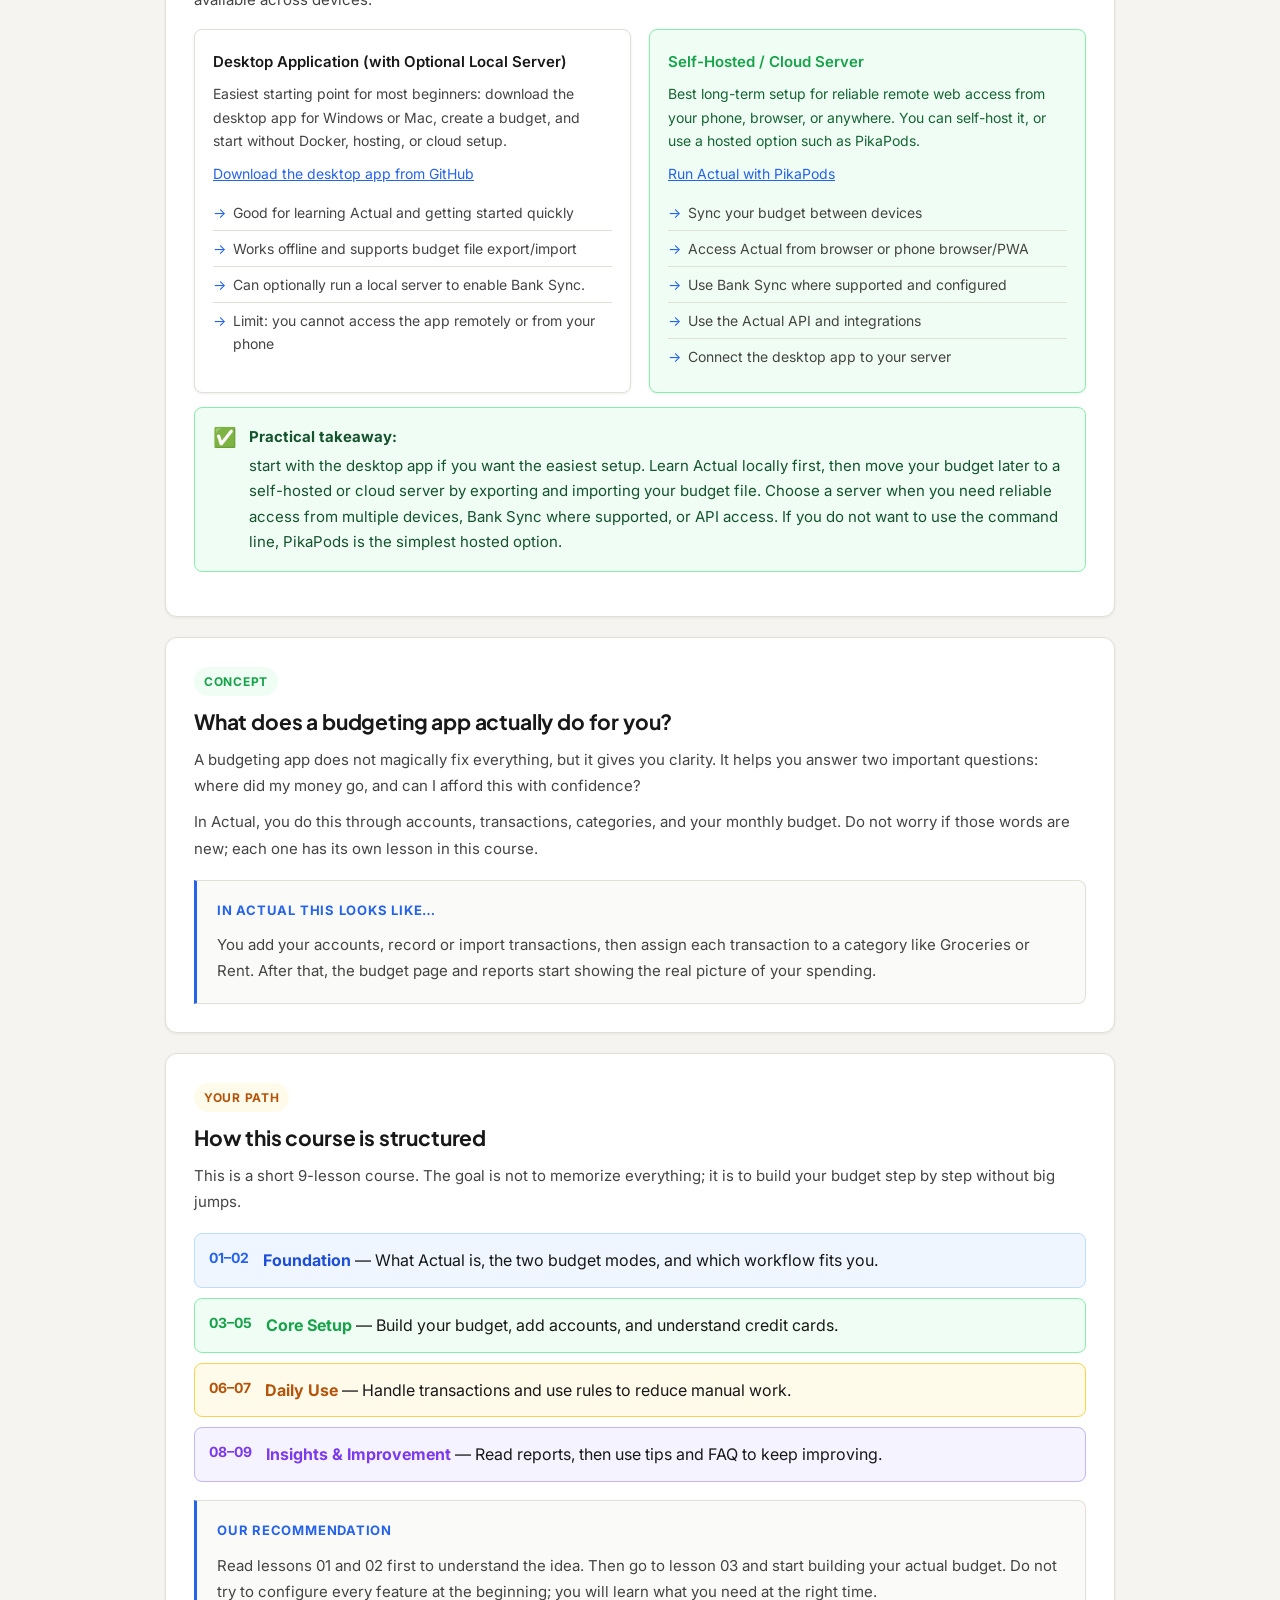
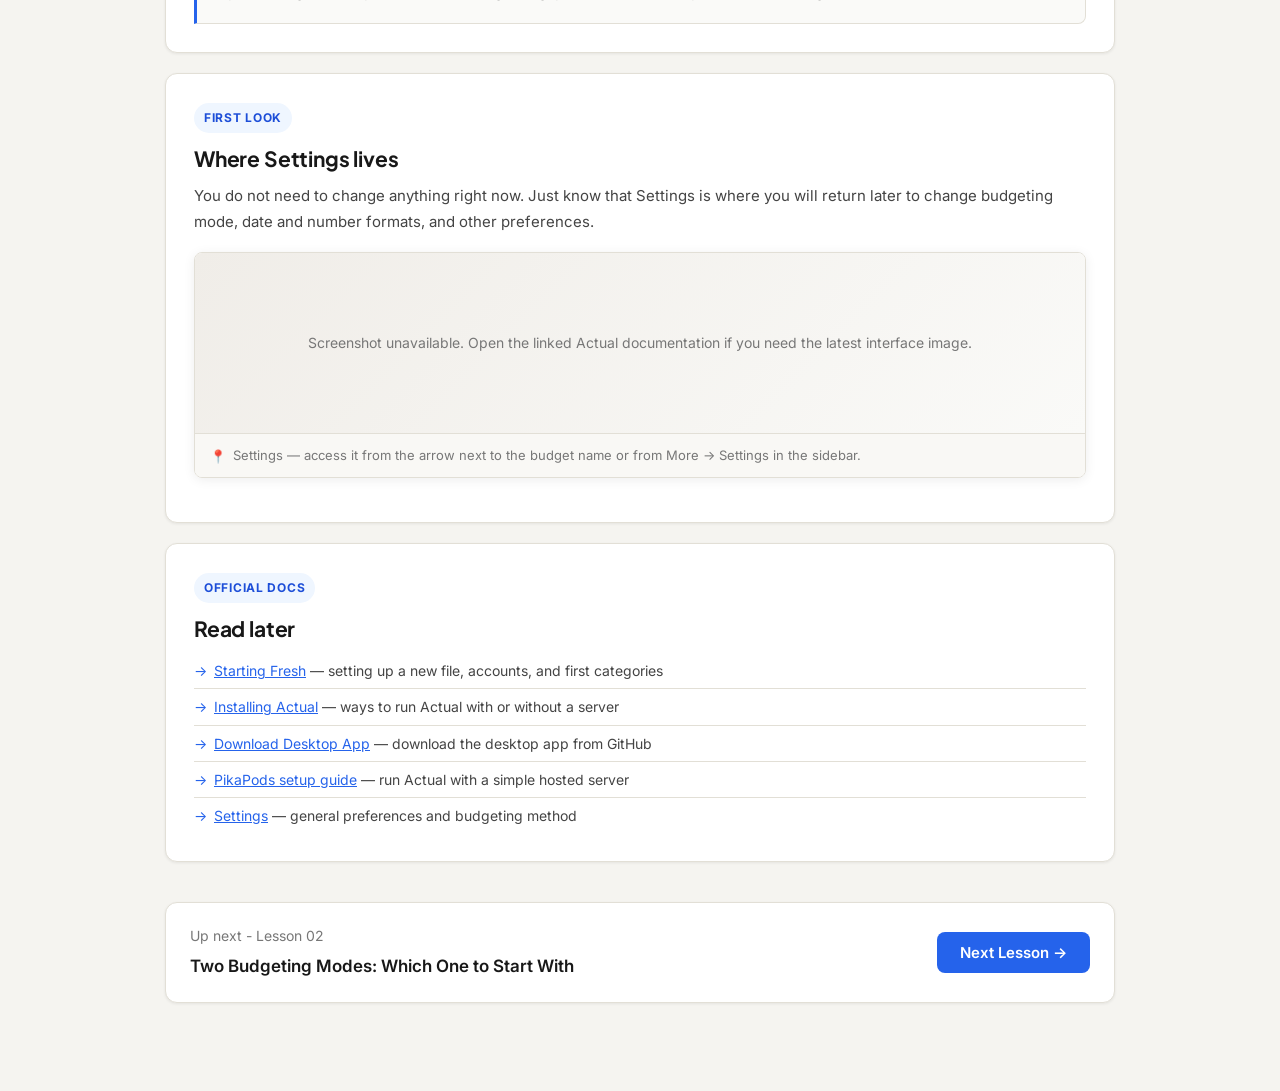
==== commit e42ac410: "Refine tutorial structure and installation guidance - Clarify Lesson 01 installation paths for Deskt" ====
--- a/index.html
+++ b/index.html
@@ -1,4 +1,4 @@
-﻿<!DOCTYPE html>
+<!DOCTYPE html>
 <html lang="en" id="root">
 <head>
 <meta charset="UTF-8">
@@ -24,17 +24,18 @@
 a{color:var(--blue)}
 
 /* ── HERO ── */
-.hero{background:#0c1426;color:#fff;padding:64px 24px 56px;position:relative;overflow:hidden}
+.hero{background:#0c1426;color:#fff;padding:clamp(28px,4vh,44px) 24px;position:relative;overflow:hidden;min-height:30vh;display:flex;align-items:center}
 .hero::after{content:'';position:absolute;inset:0;background:radial-gradient(ellipse 80% 60% at 80% 50%,rgba(37,99,235,.18) 0%,transparent 70%);pointer-events:none}
-.hi{max-width:990px;margin:0 auto;position:relative;z-index:1}
-.hero-kicker{display:inline-flex;align-items:center;gap:6px;background:rgba(37,99,235,.2);border:1px solid rgba(37,99,235,.4);color:#93c5fd;font-size:13px;font-weight:700;letter-spacing:.08em;text-transform:uppercase;padding:6px 14px;border-radius:20px;margin-bottom:22px}
-.hero h1{font-family:'Plus Jakarta Sans',sans-serif;font-size:clamp(30px,5.5vw,52px);font-weight:800;line-height:1.1;letter-spacing:-.015em;margin-bottom:16px}
+.hi{max-width:990px;margin:0 auto;position:relative;z-index:1;width:100%}
+.hero-kicker{display:inline-flex;align-items:center;gap:6px;background:rgba(37,99,235,.2);border:1px solid rgba(37,99,235,.4);color:#93c5fd;font-size:13px;font-weight:700;letter-spacing:.08em;text-transform:uppercase;padding:6px 14px;border-radius:20px;margin-bottom:14px}
+.hero h1{font-family:'Plus Jakarta Sans',sans-serif;font-size:clamp(28px,4.2vw,44px);font-weight:800;line-height:1.08;letter-spacing:-.015em;margin-bottom:10px}
 .hero h1 span{color:#60a5fa}
-.hero-lead{font-size:19px;color:rgba(255,255,255,.66);max-width:560px;font-weight:300;line-height:1.75;margin-bottom:32px}
-.hero-pills{display:flex;flex-wrap:wrap;gap:8px}
-.hero-pill{background:rgba(255,255,255,.07);border:1px solid rgba(255,255,255,.12);color:rgba(255,255,255,.72);font-size:14px;padding:6px 14px;border-radius:20px}
-.hero-source{margin-top:14px;font-size:14px;line-height:1.6;color:rgba(255,255,255,.72)}
+.hero-lead{font-size:17px;color:rgba(255,255,255,.68);max-width:620px;font-weight:300;line-height:1.6;margin-bottom:18px}
+.hero-pills{display:flex;flex-wrap:wrap;gap:7px}
+.hero-pill{background:rgba(255,255,255,.07);border:1px solid rgba(255,255,255,.12);color:rgba(255,255,255,.72);font-size:13px;padding:5px 12px;border-radius:20px}
+.hero-source{margin-top:10px;font-size:13px;line-height:1.5;color:rgba(255,255,255,.72)}
 .hero-source a{color:#93c5fd;text-decoration:underline;text-underline-offset:2px}
+@media(max-width:640px){.hero{min-height:auto;padding:32px 20px 28px}.hero h1{font-size:30px}.hero-lead{font-size:16px;line-height:1.65}}
 
 /* ── PROGRESS NAV ── */
 .pnav{background:#fff;border-bottom:1px solid var(--border);position:sticky;top:0;z-index:200;overflow-x:auto;scrollbar-width:none}
@@ -316,7 +317,7 @@
   line-height: 2;
   font-size-adjust: none;
 }
-body.ar .hero-lead { font-size: 20px; line-height: 2; }
+body.ar .hero-lead { font-size: 18px; line-height: 1.75; }
 body.ar .opener-desc { font-size: 18px; line-height: 2; }
 body.ar .concept p,
 body.ar .how p { font-size: 16px; line-height: 1.95; }
@@ -364,6 +365,39 @@
 body.ar .concept [style*="font-size:14px"],
 body.ar .g2 .mini-card p,
 body.ar .g3 .mini-card p { font-size: 15px !important; line-height: 1.9 !important; }
+
+
+/* ── TRANSFER CATEGORY TABLE: COMPACT SINGLE-LINE ROWS ── */
+.transfer-category-table {
+  width: 100%;
+  font-size: 12.5px;
+  line-height: 1.35;
+  table-layout: auto;
+}
+.transfer-category-table th,
+.transfer-category-table td {
+  font-size: 12.5px !important;
+  line-height: 1.35 !important;
+  padding: 8px 10px !important;
+  white-space: nowrap;
+  vertical-align: middle;
+}
+.transfer-category-table td:nth-child(3) {
+  font-size: 12px !important;
+}
+body.ar .transfer-category-table th,
+body.ar .transfer-category-table td {
+  font-size: 12.5px !important;
+  line-height: 1.45 !important;
+  white-space: nowrap;
+}
+@media (max-width: 720px) {
+  .transfer-category-table {
+    display: block !important;
+    overflow-x: auto;
+  }
+}
+
 </style>
 </head>
 <body>
@@ -394,7 +428,7 @@
     <button class="pnav-btn" type="button" onclick="go(3)"><span class="pnav-step"><span data-ar="٠٤">04</span></span> <span data-ar="الحسابات">Accounts</span></button>
     <button class="pnav-btn" type="button" onclick="go(4)"><span class="pnav-step"><span data-ar="٠٥">05</span></span> <span data-ar="بطاقات الائتمان">Credit Cards</span></button>
     <button class="pnav-btn" type="button" onclick="go(5)"><span class="pnav-step"><span data-ar="٠٦">06</span></span> <span data-ar="المعاملات">Transactions</span></button>
-    <button class="pnav-btn" type="button" onclick="go(6)"><span class="pnav-step"><span data-ar="٠٧">07</span></span> <span data-ar="القواعد">Rules</span></button>
+    <button class="pnav-btn" type="button" onclick="go(6)"><span class="pnav-step"><span data-ar="٠٧">07</span></span> <span data-ar="الأتمتة">Automation</span></button>
     <button class="pnav-btn" type="button" onclick="go(7)"><span class="pnav-step"><span data-ar="٠٨">08</span></span> <span data-ar="التقارير">Reports</span></button>
     <button class="pnav-btn" type="button" onclick="go(8)"><span class="pnav-step"><span data-ar="٠٩">09</span></span> <span data-ar="نصائح وأسئلة">Tips & FAQ</span></button>
   </div>
@@ -411,7 +445,7 @@
       <span class="opener-time"><span data-ar="⏱ ٥ دقائق">⏱ 5 min</span></span>
     </div>
     <h1><span data-ar="مرحباً — ابدأ ببساطة">Welcome — Start Simple</span></h1>
-    <p class="opener-desc"><span data-ar="Actual Budget يساعدك على فهم أموالك والتحكم بها بدون تعقيد أو حبس بياناتك داخل خدمة سحابية. في هذا الدرس ستأخذ الصورة العامة فقط: ما هو Actual، لماذا قد يناسبك، وكيف ستسير الدورة خطوة بخطوة. سنوضح أيضاً خيارين للتشغيل بشكل بسيط: Desktop / Without Server للبداية السريعة، وWith Server للمزامنة لاحقاً.">Actual Budget helps you understand and control your money without unnecessary complexity or locking your data inside a cloud service. In this lesson, you only need the big picture: what Actual is, why it may be useful, and how this course will guide you step by step. You will also see the two setup choices in simple terms: Desktop / Without Server for a quick start, and With Server for sync later.</span></p>
+    <p class="opener-desc"><span data-ar="Actual Budget تطبيق مالي خاص ومفتوح المصدر ومحلي أولاً. هذا الدرس يشرح ما هو، ولماذا يستحق وقتك، وكيف ستسير هذه الدورة حتى تعرف دائماً أين أنت.">Actual Budget is a private, open-source, local-first finance app. This lesson explains what it is, why it's worth your time, and exactly how this course is structured so you always know where you are.</span></p>
   </div>
 
   <div class="learn-box">
@@ -419,7 +453,7 @@
     <div class="learn-items">
       <div class="learn-item"><span data-ar="ما هو Actual Budget وما المشكلة التي يحلها">Know what Actual Budget is and what problem it solves</span></div>
       <div class="learn-item"><span data-ar="ما معنى ملف الميزانية في Actual">Understand the idea of an Actual budget file</span></div>
-      <div class="learn-item"><span data-ar="الفرق بين Desktop / Without Server و With Server">Know the difference between Desktop / Without Server and With Server</span></div>
+      <div class="learn-item"><span data-ar="الفرق بين تطبيق سطح المكتب والخادم الذاتي أو السحابي">Know the difference between the Desktop Application and a Self-Hosted / Cloud Server</span></div>
       <div class="learn-item"><span data-ar="خريطة واضحة لبقية الدورة">Have a clear map for the rest of the course</span></div>
     </div>
   </div>
@@ -427,12 +461,12 @@
   <!-- CONCEPT 1 -->
   <div class="concept">
     <span class="concept-tag blue"><span data-ar="مفهوم">Concept</span></span>
-    <h2><span data-ar="ما هو Actual Budget؟">What is Actual Budget?</span></h2>
-    <p data-ar="Actual Budget هو تطبيق ميزانية مجاني ومفتوح المصدر. الفكرة بسيطة: تجمع حساباتك، معاملاتك، التصنيفات، والتقارير في مكان واحد حتى ترى أين تذهب أموالك وما الذي تستطيع إنفاقه بثقة.">Actual Budget is a free, open-source budgeting app. The idea is simple: it brings your accounts, transactions, categories, and reports into one place so you can see where your money goes and what you can safely spend.</p>
-    <p data-ar="الأهم أنه محلي أولاً. هذا يعني أن بياناتك تبقى في ملف ميزانية تملكه أنت، ويمكنك تصديرها إذا احتجت. لست مطالباً بالاشتراك في خدمة معينة حتى تبدأ، ولا تحتاج لفهم كل الخيارات التقنية من اليوم الأول.">The important part is that it is local-first. Your data lives in a budget file that you own, and you can export it if you need to. You are not forced into a specific subscription to get started, and you do not need to understand every technical option on day one.</p>
+    <h2><span data-ar="ما الذي يميّز Actual Budget؟">What makes Actual Budget different?</span></h2>
+    <p data-ar="معظم تطبيقات الميزانية خدمات سحابية؛ بياناتك البنكية وسجل معاملاتك تكون على خوادم شركة أخرى. Actual مختلف لأنه محلي أولاً ومفتوح المصدر ويمكن تشغيله بدون خدمة إلزامية. يمكنك إبقاء ميزانيتك على جهازك، أو تشغيل خادم تتحكم فيه عندما تحتاج المزامنة والوصول من عدة أجهزة.">Most budgeting apps are cloud services - your bank details and transaction history live on a company's servers. Actual is different because it is local-first, open-source, and does not require a mandatory hosted service. You can keep your budget on your own device, or run a server you control when you need sync and multi-device access.</p>
+    <p data-ar="Actual مجاني ومفتوح المصدر. يمكنك تشغيله كتطبيق سطح مكتب على جهازك للبدء بسرعة، أو تشغيل خادم منزلي، أو استخدام مزود بسيط مثل <a href=&quot;https://www.pikapods.com/pods?run=actual&quot; target=&quot;_blank&quot; rel=&quot;noopener noreferrer&quot;>PikaPods</a> مقابل بضعة دولارات شهرياً. عند استخدام الخادم، تعمل الواجهة من المتصفح والهاتف وتصبح المزامنة أسهل.">Actual is free and open-source. You can run it as a desktop app on your own computer for the quickest start, on a home server, or through a simple provider like <a href="https://www.pikapods.com/pods?run=actual" target="_blank" rel="noopener noreferrer">PikaPods</a> for a few dollars a month. When you use a server, the web interface works in your browser and on your phone, and sync becomes easier.</p>
     <div class="how">
       <div class="how-title"><span data-ar="كيف يبدو هذا في التطبيق">In Actual this looks like…</span></div>
-      <p data-ar="عند فتح Actual لأول مرة، تنشئ ملف ميزانية. داخل هذا الملف ستجد الحسابات، المعاملات، التصنيفات، والجداول والتقارير. في البداية فكّر فيه كدفتر مالي منظم: كل شيء في مكان واحد، ويمكنك تطويره تدريجياً.">When you first open Actual, you create a budget file. That file contains your accounts, transactions, categories, schedules, and reports. At the beginning, think of it like an organized financial notebook: everything in one place, and you can improve it gradually.</p>
+      <p data-ar="عند فتح Actual لأول مرة، تنشئ «ملف ميزانية». كل شيء - الحسابات، المعاملات، التصنيفات، والتقارير - يكون داخل هذا الملف. يمكن أن يبقى الملف محلياً على جهازك، أو تتم مزامنته بين أجهزتك عند استخدام خادم. وإذا قررت التوقف عن استخدام Actual، تصدّر بياناتك وتبقى ملكك بالكامل.">When you first open Actual, you create a "budget file." Everything - your accounts, transactions, categories, and reports - lives in that file. It can stay local on your device, or sync across devices when you use a server. If you ever want to stop using Actual, you export your data and you own it completely.</p>
     </div>
   </div>
 
@@ -440,36 +474,37 @@
   <div class="concept">
     <span class="concept-tag amber"><span data-ar="التثبيت">Installation</span></span>
     <h2><span data-ar="التثبيت: اختر أحد مسارين">Installation: choose one of two paths</span></h2>
-    <p data-ar="Actual يتكوّن من جزأين: <strong>client</strong> وهو التطبيق الذي تستخدمه، و<strong>server</strong> وهو الخيار الذي يضيف المزامنة والوصول من أجهزة أخرى. لا تحتاج إلى خادم كي تبدأ، لذلك لا تجعل التثبيت يعطلك عن التعلّم.">Actual has two parts: the <strong>client</strong>, which is the app you use, and the <strong>server</strong>, which adds sync and access from other devices. You do not need a server to start, so do not let installation slow down your learning.</p>
+    <p data-ar="Actual يتكوّن من جزأين: <strong>client</strong> وهو التطبيق الذي تستخدمه، و<strong>server</strong> وهو الجزء الذي يضيف المزامنة، وBank Sync، والوصول من المتصفح، وAPI. تطبيق سطح المكتب هو أسهل طريقة للبدء؛ والخادم الذاتي أو السحابي أفضل عندما تريد أن يكون Actual متاحاً عبر عدة أجهزة.">Actual has two parts: the <strong>client</strong>, which is the app you use, and the <strong>server</strong>, which adds sync, Bank Sync, browser access, and API access. The Desktop Application is the easiest way to start; a self-hosted or cloud server is better when you want Actual available across devices.</p>
 
     <div class="g2" style="margin-top:16px">
       <div class="mini-card">
-        <div class="mini-card-title" data-ar="Desktop / بدون خادم">Desktop / Without Server</div>
-        <p style="font-size:13px;color:var(--ink2)" data-ar="أفضل بداية لمعظم المبتدئين: نزّل تطبيق سطح المكتب، أنشئ ملف ميزانية، وابدأ على جهاز واحد. هذا يكفي لتعلّم الحسابات، التصنيفات، المعاملات، الميزانية، والتقارير.">Best first step for most beginners: download the desktop app, create a budget file, and start on one computer. This is enough to learn accounts, categories, transactions, budgeting, and reports.</p>
+        <div class="mini-card-title" data-ar="تطبيق سطح المكتب (مع خادم محلي اختياري)">Desktop Application (with Optional Local Server)</div>
+        <p style="font-size:13px;color:var(--ink2)" data-ar="أسهل نقطة بداية لمعظم المبتدئين: نزّل تطبيق سطح المكتب لنظام Windows أو Mac، أنشئ ميزانية، وابدأ بدون Docker أو استضافة أو إعداد سحابي.">Easiest starting point for most beginners: download the desktop app for Windows or Mac, create a budget, and start without Docker, hosting, or cloud setup.</p>
         <p style="font-size:13px;margin-top:10px"><a href="https://github.com/actualbudget/actual/releases" target="_blank" rel="noopener noreferrer" data-ar="تحميل تطبيق سطح المكتب من GitHub">Download the desktop app from GitHub</a></p>
         <ul class="plain" style="font-size:13px;margin-top:10px">
-          <li data-ar="لا تحتاج إلى استضافة أو Docker أو إعداد خادم">No hosting, Docker, or server setup needed</li>
-          <li data-ar="الميزانية، التقارير، الجداول، واستيراد الملفات تعمل">Budgeting, reports, schedules, and file import work</li>
-          <li data-ar="يدعم الاستخدام بدون اتصال ونسخاً احتياطية تلقائية">Supports offline use and automated backups</li>
-          <li data-ar="القيود: لا توجد مزامنة حقيقية بين الأجهزة، ولا Bank Sync أو API">Limit: no real device sync, Bank Sync, or API access</li>
+          <li data-ar="مناسب لتعلّم Actual والبدء باستخدام التطبيق بسرعة كبيرة">Good for learning Actual and getting started quickly</li>
+          <li data-ar="يعمل بدون اتصال ويدعم نسخاً احتياطية عبر تصدير/استيراد ملف الميزانية">Works offline and supports budget file export/import</li>
+          <li data-ar="يمكنه تشغيل خادم Actual محلي على جهازك اختيارياً لتفعيل Bank Sync">Can optionally run a local server to enable Bank Sync.</li>
+          <li data-ar="الحد: لا يمكنك الوصول إلى التطبيق عن بُعد أو من هاتفك">Limit: you cannot access the app remotely or from your phone</li>
         </ul>
       </div>
       <div class="mini-card" style="border-color:var(--green-border);background:var(--green-bg)">
-        <div class="mini-card-title" style="color:var(--green)" data-ar="With Server / مع خادم">With Server</div>
-        <p style="font-size:13px;color:#166534" data-ar="هذا هو المسار الأفضل عندما تريد استخدام Actual كنظام يومي من أكثر من جهاز: الهاتف، المتصفح، أو أكثر من كمبيوتر. يمكنك تشغيل الخادم بنفسك، أو استخدام خيار مستضاف مثل PikaPods.">This is the better path when you want Actual as a daily system across devices: phone, browser, or more than one computer. You can self-host the server, or use a hosted option like PikaPods.</p>
+        <div class="mini-card-title" style="color:var(--green)" data-ar="خادم ذاتي أو سحابي">Self-Hosted / Cloud Server</div>
+        <p style="font-size:13px;color:#166534" data-ar="أفضل إعداد طويل المدى للوصول الموثوق عن بُعد من الهاتف أو المتصفح أو أي مكان. يمكنك استضافته بنفسك، أو استخدام خيار مستضاف مثل PikaPods.">Best long-term setup for reliable remote web access from your phone, browser, or anywhere. You can self-host it, or use a hosted option such as PikaPods.</p>
         <p style="font-size:13px;margin-top:10px"><a href="https://actualbudget.org/docs/install/pikapods" target="_blank" rel="noopener noreferrer" data-ar="تشغيل Actual مع PikaPods">Run Actual with PikaPods</a></p>
         <ul class="plain" style="font-size:13px;margin-top:10px">
-          <li data-ar="مزامنة الميزانية بين الأجهزة">Sync your budget between devices</li>
-          <li data-ar="فتح Actual من الهاتف أو المتصفح">Open Actual from phone or browser</li>
-          <li data-ar="استخدام Bank Sync عند توفر الدعم في بلدك">Use Bank Sync where supported in your country</li>
-          <li data-ar="استخدام Actual API أو ربط تطبيق سطح المكتب بالخادم">Use the Actual API or connect the desktop app to your server</li>
+          <li data-ar="مزامنة ميزانيتك بين الأجهزة">Sync your budget between devices</li>
+          <li data-ar="الوصول إلى Actual من المتصفح أو متصفح الهاتف/PWA">Access Actual from browser or phone browser/PWA</li>
+          <li data-ar="استخدام Bank Sync عند توفر الدعم وإكمال الإعداد">Use Bank Sync where supported and configured</li>
+          <li data-ar="استخدام Actual API والتكاملات">Use the Actual API and integrations</li>
+          <li data-ar="ربط تطبيق سطح المكتب بخادمك">Connect the desktop app to your server</li>
         </ul>
       </div>
     </div>
 
     <div class="call cs" style="margin-top:14px">
       <span class="call-ic">✅</span>
-      <div data-ar="<strong>الخلاصة العملية:</strong> إذا كنت جديداً، ابدأ بـ Desktop / بدون خادم. انتقل إلى With Server عندما تحتاج المزامنة أو الهاتف أو Bank Sync. إذا لم تكن مرتاحاً للأوامر التقنية، PikaPods هو أبسط خيار خادم مستضاف."><strong>Practical takeaway:</strong> if you are new, start with Desktop / Without Server. Move to With Server when you need sync, phone access, or Bank Sync. If you do not want command-line setup, PikaPods is the simplest hosted-server option.</div>
+      <div data-ar="<strong>الخلاصة العملية:</strong> ابدأ بتطبيق سطح المكتب إذا أردت أسهل بداية. تعلّم Actual محلياً أولاً، ثم انقل ميزانيتك لاحقاً إلى خادم ذاتي أو سحابي عبر تصدير ملف الميزانية واستيراده. اختر الخادم عندما تحتاج وصولاً موثوقاً من عدة أجهزة، أو Bank Sync حيث تكون مدعومة، أو API access. إذا كنت لا تريد التعامل مع سطر الأوامر، فإن PikaPods هو أبسط خيار مستضاف."><strong>Practical takeaway:</strong> start with the desktop app if you want the easiest setup. Learn Actual locally first, then move your budget later to a self-hosted or cloud server by exporting and importing your budget file. Choose a server when you need reliable access from multiple devices, Bank Sync where supported, or API access. If you do not want to use the command line, PikaPods is the simplest hosted option.</div>
     </div>
   </div>
 
@@ -541,7 +576,7 @@
 
   <div class="next-bar">
     <div class="next-bar-info">
-      <p><span data-en="Up next — Lesson 02" data-ar="الدرس التالي — ٠٢">Up next — Lesson 02</span></p>
+      <p><span data-en="Up next - Lesson 02" data-ar="الدرس التالي - ٠٢">Up next - Lesson 02</span></p>
       <strong><span data-ar="نوعا الميزانية: أيهما تختار؟">Two Budgeting Modes: Which One to Start With</span></strong>
     </div>
     <button class="next-btn" type="button" data-en-text="Next Lesson →" data-ar-text="← الدرس التالي" data-ar="← الدرس التالي" onclick="go(1)">Next Lesson →</button>
@@ -558,7 +593,7 @@
       <span class="opener-time"><span data-ar="⏱ ٧ دقائق">⏱ 7 min</span></span>
     </div>
     <h1><span data-ar="نوعا الميزانية — اختر أسلوبك">Two Budgeting Modes — Choose Yours</span></h1>
-    <p class="opener-desc"><span data-ar="Actual يقدّم طريقتين صحيحتين للميزانية. Envelope هو الوضع الافتراضي والمقترح من فريق Actual للتحكم في النقد المتاح، وTracking هو أسلوب تقليدي أخف لمن يريد أهداف دخل ومصاريف ومتابعة الانحراف عنها. اختر الأسلوب الذي يناسب وضعك — سيتكيّف الدرس التالي تلقائياً.">Actual offers two valid budgeting workflows. Envelope is Actual's default and recommended cash-allocation method, while Tracking is a lighter traditional forecast workflow for income and expense targets. Choose the workflow that fits your situation — Lesson 03 will automatically adapt.</span></p>
+    <p class="opener-desc"><span data-ar="Actual يقدّم طريقتين صحيحتين للميزانية. Envelope هو الوضع الافتراضي والمقترح من فريق Actual للتحكم في النقد المتاح، وTracking هو أسلوب تقليدي أخف لمن يريد أهداف دخل ومصاريف ومتابعة الانحراف عنها. اختر الأسلوب الذي يناسب وضعك - سيتكيّف الدرس التالي تلقائياً.">Actual offers two valid budgeting workflows. Envelope is Actual's default and recommended cash-allocation method, while Tracking is a lighter traditional forecast workflow for income and expense targets. Choose the workflow that fits your situation - Lesson 03 will automatically adapt.</span></p>
   </div>
 
   <div class="learn-box">
@@ -657,7 +692,7 @@
   </div>
 
   <div class="next-bar">
-    <div class="next-bar-info"><p><span data-en="Up next — Lesson 03" data-ar="الدرس التالي — ٠٣">Up next — Lesson 03</span></p><strong id="l3-next-title" data-en="Building Your Budget — Envelope Budget" data-ar="بناء ميزانيتك — Envelope Budget">Building Your Budget — Envelope Budget</strong></div>
+    <div class="next-bar-info"><p><span data-en="Up next - Lesson 03" data-ar="الدرس التالي - ٠٣">Up next - Lesson 03</span></p><strong id="l3-next-title" data-en="Building Your Budget — Envelope Budget" data-ar="بناء ميزانيتك — Envelope Budget">Building Your Budget — Envelope Budget</strong></div>
     <button class="next-btn" type="button" data-en-text="Next Lesson →" data-ar-text="← الدرس التالي" onclick="go(2)"><span data-en="Next Lesson →" data-ar="الدرس التالي →">Next Lesson →</span></button>
   </div>
 </div>
@@ -676,6 +711,17 @@
     <p class="opener-desc"><span data-ar="هنا تتعلم كيف تعمل صفحة الميزانية في كل أسلوب. استخدم زر التبديل أدناه للمقارنة، لكن اختر أسلوباً واحداً في التطبيق بناءً على احتياجك.">This is where you learn how the budget page works in each workflow. Use the toggle below to compare, but choose one mode in the app based on your needs.</span></p>
   </div>
 
+  <div class="learn-box">
+    <div class="learn-box-title">🎯 <span data-ar="بنهاية هذا الدرس ستعرف">By the end of this lesson you will…</span></div>
+    <div class="learn-items">
+      <div class="learn-item"><span data-ar="فهم كيف تنظّم الفئات ميزانيتك">Understand how categories organize your budget</span></div>
+      <div class="learn-item"><span data-ar="معرفة كيف يستخدم Envelope Budgeting رقم To Budget">Know how Envelope Budgeting uses To Budget</span></div>
+      <div class="learn-item"><span data-ar="معرفة كيف يستخدم Tracking Budgeting الأهداف الشهرية">Know how Tracking Budgeting uses monthly targets</span></div>
+      <div class="learn-item"><span data-ar="فهم معنى تجاوز الميزانية في كل أسلوب">Understand what overspending means in each mode</span></div>
+      <div class="learn-item"><span data-ar="تصميم هيكل فئات بسيط كبداية">Design a simple starting category structure</span></div>
+    </div>
+  </div>
+
   <!-- ── MODE TOGGLE BAR ── -->
   <div id="l3-mode-toggle" style="display:flex;align-items:center;gap:0;background:var(--bg);border:1.5px solid var(--border);border-radius:999px;padding:4px;margin-bottom:28px;width:fit-content">
     <button id="btn-envelope" type="button" onclick="setL3Mode('envelope')" style="font-family:'Plus Jakarta Sans',sans-serif;font-size:13px;font-weight:700;border:none;cursor:pointer;padding:8px 20px;border-radius:999px;background:var(--green);color:#fff;transition:all .18s" data-ar="📦 Envelope Budget">📦 Envelope Budget</button>
@@ -689,8 +735,8 @@
     <div class="concept">
       <span class="concept-tag blue"><span data-ar="مفهوم">Concept</span></span>
       <h2><span data-ar="Categories: الأدراج التي يتدفق إليها مالك">Categories: the buckets your money flows into</span></h2>
-      <p><span data-ar="صنّف كل معاملة تؤثر على الميزانية وليست Transfer تحت فئة واضحة. بهذه الطريقة يعرف التطبيق أين أُنفقت أموالك، وتتحول قائمة المعاملات إلى معلومات مفيدة. ينطبق هذا على كلا الأسلوبين.">Every budget-impacting non-transfer transaction should be assigned to a category. Categories are how Actual knows what your money was spent on — without them, you have a list of transactions with less meaning. This applies to both modes.</span></p>
-      <p><span data-ar="يتيح لك Actual تجميع الفئات — فـ«البقالة» و«المطاعم» يمكن أن يقعا داخل مجموعة «الطعام». هذا يُبقي صفحة الميزانية منظمة ويُتيح رؤية إجمالي كل مجموعة دفعة واحدة.">Actual lets you <strong>group categories</strong> — "Groceries" and "Eating Out" can both sit inside a "Food" group. This keeps the budget page readable and lets you see group-level totals at a glance.</span></p>
+      <p><span data-ar="صنّف كل معاملة تؤثر على الميزانية وليست Transfer تحت فئة واضحة. بهذه الطريقة يعرف التطبيق أين أُنفقت أموالك، وتتحول قائمة المعاملات إلى معلومات مفيدة. ينطبق هذا على كلا الأسلوبين.">Every budget-impacting non-transfer transaction should be assigned to a category. Categories are how Actual knows what your money was spent on - without them, you have a list of transactions with less meaning. This applies to both modes.</span></p>
+      <p><span data-ar="يتيح لك Actual تجميع الفئات - فـ«البقالة» و«المطاعم» يمكن أن يقعا داخل مجموعة «الطعام». هذا يُبقي صفحة الميزانية منظمة ويُتيح رؤية إجمالي كل مجموعة دفعة واحدة.">Actual lets you <strong>group categories</strong> - "Groceries" and "Eating Out" can both sit inside a "Food" group. This keeps the budget page readable and lets you see group-level totals at a glance.</span></p>
       <div class="how">
         <div class="how-title"><span data-ar="كيف يبدو هذا في التطبيق">In Actual this looks like…</span></div>
         <p><span data-ar="في صفحة الميزانية، العمود الأيسر قائمة بمجموعات فئاتك، قابلة للطي. تضع مبلغاً «مُخصَّصاً» بجانب كل فئة. عند استيراد المعاملات وتصنيفها تتحدث الأعمدة تلقائياً.">On the Budget page, the left column is a list of your category groups, each expandable. You set a "Budgeted" amount next to each category. As transactions come in and are categorized, the columns update automatically.</span></p>
@@ -699,7 +745,7 @@
 
     <!-- ENVELOPE: ASSIGNING EVERY DOLLAR -->
     <div class="concept">
-      <span class="concept-tag green"><span data-ar="جوهر Envelope mode">The core of Envelope Budget</span></span>
+      <span class="concept-tag green"><span data-ar="جوهر Envelope Budgeting">The core of Envelope Budgeting</span></span>
       <h2><span data-ar="«To Budget»: قرر ماذا تفعل بالمال المتاح">"To Budget": decide what to do with available money</span></h2>
       <p><span data-ar="في Envelope Budget لا تضع ميزانية للدخل المتوقع. عندما يصل الدخل فعلياً، يصبح Available Funds. بعدها تقرر: هل توزعه على فئات المصاريف والادخار هذا الشهر، أم تحتفظ بجزء منه للشهر القادم باستخدام Hold for Next Month؟">In Envelope Budget, you do not budget projected income. When income actually arrives, it becomes Available Funds. Then you decide: assign it to expense and saving categories this month, or hold part of it for next month with Hold for Next Month.</span></p>
       <div class="how">
@@ -814,9 +860,9 @@
 
     <!-- TRACKING: SETTING TARGETS -->
     <div class="concept">
-      <span class="concept-tag amber"><span data-ar="جوهر Tracking mode">The core of Tracking Budget</span></span>
+      <span class="concept-tag amber"><span data-ar="جوهر Tracking Budgeting">The core of Tracking Budgeting</span></span>
       <h2><span data-ar="ضع أهدافاً شهرية: توقعاتك للشهر">Set monthly targets: your forecast for the month</span></h2>
-      <p><span data-ar="لكل فئة دخل مثل «الراتب»، أدخل ما تتوقع استلامه هذا الشهر. ولكل فئة مصاريف، أدخل هدف الإنفاق. هذه توقعات وليست عقوداً؛ الهدف هو إنشاء خط أساس تُحسّنه مع الوقت.">For each income category (like "Salary"), enter what you expect to receive. For each expense category, enter your spending target. These are <em>forecasts</em>, not contracts. Being wrong is fine — the goal is a baseline you can refine.</span></p>
+      <p><span data-ar="لكل فئة دخل مثل «الراتب»، أدخل ما تتوقع استلامه هذا الشهر. ولكل فئة مصاريف، أدخل هدف الإنفاق. هذه توقعات وليست عقوداً؛ الهدف هو إنشاء خط أساس تُحسّنه مع الوقت.">For each income category (like "Salary"), enter what you expect to receive. For each expense category, enter your spending target. These are <em>forecasts</em>, not contracts. Being wrong is fine - the goal is a baseline you can refine.</span></p>
       <p><strong><span data-ar="كيف تجد أرقاماً مناسبة للبداية:">How to find good starting numbers:</span></strong> <span data-ar="اطّلع على كشوفات بنكك لآخر شهرين أو ثلاثة، ثم قدّر متوسطك لكل فئة. عند التردد، اختر مبلغاً أوسع قليلاً حتى تبدأ بثقة.">Open 2–3 months of bank statements and estimate your average per category. If unsure, budget generously.</span></p>
 
       <!-- TRACKING MOCK TABLE -->
@@ -898,7 +944,7 @@
     <div class="concept">
       <span class="concept-tag amber"><span data-ar="عملي">Practical</span></span>
       <h2><span data-ar="تصميم categories — إطار للبداية">Designing your categories — a starting framework</span></h2>
-      <p><span data-ar="الفئات المثالية شخصية، لكن هذا الهيكل يناسب معظم الناس. ابدأ بهذا وطوّره. أقل فئات في البداية أفضل.">The right categories are personal, but here's a framework that works for most people. Start broad and refine. <strong>Fewer categories is better to start</strong> — you can always split later.</span></p>
+      <p><span data-ar="الفئات المثالية شخصية، لكن هذا الهيكل يناسب معظم الناس. ابدأ بهذا وطوّره. أقل فئات في البداية أفضل.">The right categories are personal, but here's a framework that works for most people. Start broad and refine. <strong>Fewer categories is better to start</strong> - you can always split later.</span></p>
       <div class="g2" style="margin-top:18px">
         <div class="mini-card"><div class="mini-card-title">🔴 <span data-ar="الالتزامات الثابتة">Fixed Essentials</span></div><p style="font-size:13px;color:var(--ink2)"><span data-ar="فواتير دورية غير قابلة للتفاوض.">Bills that are the same every month and non-negotiable.</span></p><ul class="plain" style="margin-top:10px;font-size:13px"><li><span data-ar="الإيجار أو التمويل العقاري">Rent or Mortgage</span></li><li><span data-ar="التأمين (صحي، سيارة، منزل)">Insurance (health, car, home)</span></li><li><span data-ar="الإنترنت والجوال">Internet &amp; Phone</span></li><li><span data-ar="الكهرباء والماء والغاز">Electricity / Gas / Water</span></li></ul></div>
         <div class="mini-card"><div class="mini-card-title">🟡 <span data-ar="المصاريف اليومية المتغيرة">Variable Daily Spending</span></div><p style="font-size:13px;color:var(--ink2)"><span data-ar="إنفاق متغيّر يحدث كل شهر.">Spending that fluctuates but happens every month.</span></p><ul class="plain" style="margin-top:10px;font-size:13px"><li><span data-ar="البقالة">Groceries</span></li><li><span data-ar="المطاعم والكافيهات">Eating Out / Restaurants</span></li><li><span data-ar="الوقود والتنقل">Fuel / Transport</span></li><li><span data-ar="العناية الشخصية والملابس">Personal Care &amp; Clothing</span></li></ul></div>
@@ -923,7 +969,7 @@
     </ul>
   </div>
   <div class="next-bar" style="margin-top:40px">
-    <div class="next-bar-info"><p><span data-en="Up next — Lesson 04" data-ar="الدرس التالي — ٠٤">Up next — Lesson 04</span></p><strong><span data-en="Accounts: Adding and Managing Your Money" data-ar="الحسابات: الإضافة والإدارة">Accounts: Adding and Managing Your Money</span></strong></div>
+    <div class="next-bar-info"><p><span data-en="Up next - Lesson 04" data-ar="الدرس التالي - ٠٤">Up next - Lesson 04</span></p><strong><span data-en="Accounts: Adding and Managing Your Money" data-ar="الحسابات: الإضافة والإدارة">Accounts: Adding and Managing Your Money</span></strong></div>
     <button class="next-btn" type="button" data-en-text="Next Lesson →" data-ar-text="← الدرس التالي" onclick="go(3)"><span data-en="Next Lesson →" data-ar="الدرس التالي →">Next Lesson →</span></button>
   </div>
 </div>
@@ -936,10 +982,10 @@
   <div class="opener">
     <div class="opener-meta">
       <span class="opener-num"><span data-ar="الدرس ٠٤ من ٠٩">Lesson 04 of 09</span></span>
-      <span class="opener-time"><span data-ar="⏱ ٧ دقائق">⏱ 7 min</span></span>
-    </div>
-    <h1><span data-ar="الحسابات — الإضافة والإدارة">Accounts — Adding and Managing Your Money</span></h1>
-    <p class="opener-desc"><span data-ar="يحتاج Actual معرفة الحسابات التي تُنفق منها، ويمكنك أيضاً إضافة حسابات أخرى لصافي الثروة. هذا الدرس يشرح الفرق بين On Budget وOff Budget، وكيفية الإضافة، والتحويلات، وReconciliation، والمدفوعين، والوسوم، والتحرير الجماعي.">Actual needs to know about the accounts you spend from, and you can also add other accounts for net worth. This lesson covers On Budget vs Off Budget accounts, how to add them, transfers, reconciliation, payees, tags, and bulk editing.</span></p>
+      <span class="opener-time"><span data-ar="⏱ ٦ دقائق">⏱ 6 min</span></span>
+    </div>
+    <h1><span data-ar="الحسابات — إضافة وإدارة مكان المال">Accounts — Adding and Managing Where Your Money Lives</span></h1>
+    <p class="opener-desc"><span data-ar="يحتاج Actual معرفة الحسابات التي تُنفق منها، ويمكنك أيضاً إضافة حسابات أخرى لصافي الثروة. هذا الدرس يركز على مكان وجود المال: الفرق بين On Budget وOff Budget، أنواع الحسابات الشائعة، كيفية إضافتها، وكيفية تسجيل التحويلات بين حساباتك.">Actual needs to know about the accounts you spend from, and you can also add other accounts for net worth. This lesson focuses on where money lives: On Budget vs Off Budget accounts, common account types, how to add them, and how to record transfers between your own accounts.</span></p>
   </div>
 
   <div class="learn-box">
@@ -947,28 +993,41 @@
     <div class="learn-items">
       <div class="learn-item"><span data-ar="الفرق بين On Budget وOff Budget accounts">Know the difference between On Budget and Off Budget accounts</span></div>
       <div class="learn-item"><span data-ar="كيف تُضيف حساباتك بالإعدادات الصحيحة">Know how to add all your accounts with the right settings</span></div>
-      <div class="learn-item"><span data-ar="فهم Transfers وReconciliation والمدفوعين والوسوم">Understand transfers, reconciliation, payees, and tags</span></div>
-      <div class="learn-item"><span data-ar="كيف تُحرّر معاملات متعددة دفعة واحدة">Know how to bulk-edit transactions</span></div>
+      <div class="learn-item"><span data-ar="اختيار نوع الحساب المناسب: جارٍ، توفير، كاش، بطاقة ائتمان، أو Tracking">Choose the right account type: checking, savings, cash, credit card, or tracking</span></div>
+      <div class="learn-item"><span data-ar="فهم Transfers بين حساباتك ومتى تحتاج تصنيفاً">Understand transfers between your own accounts and when they need a category</span></div>
     </div>
   </div>
 
   <div class="concept">
     <span class="concept-tag blue"><span data-ar="مفهوم">Concept</span></span>
-    <h2><span data-ar="On Budget مقابل Off Budget: نوعان من الحسابات">On Budget vs Off Budget: two kinds of accounts</span></h2>
-    <p data-ar="Actual يفرّق بين الحسابات التي تؤثر على ميزانيتك، والحسابات التي تُستخدم فقط لحساب صافي الثروة. فهم هذا الفرق مهم قبل إضافة أي حساب.">Actual makes a distinction between accounts that affect your budget and accounts that are just tracked for your net worth. Understanding this is important before you add a single account.</p>
-    <div class="g2" style="margin-top:16px">
+    <h2><span data-ar="On Budget مقابل Off Budget: اختر الدور الصحيح للحساب">On Budget vs Off Budget: choose the right account role</span></h2>
+    <p data-ar="Actual يفرّق بين الحسابات التي تؤثر على ميزانيتك الشهرية، والحسابات التي تُستخدم فقط لمتابعة صافي الثروة. قبل إضافة أي حساب، اسأل نفسك: هل إنفاق هذا الحساب يجب أن يظهر في الميزانية، أم أريد فقط متابعة قيمته؟">Actual makes a distinction between accounts that affect your monthly budget and accounts that are only tracked for net worth. Before adding any account, ask: should spending from this account affect my budget, or do I only want to track its value?</p>
+    <p data-ar="هذا القرار يحدد هل يكون الحساب On Budget أو Off Budget. حسابات الإنفاق اليومي عادة تكون On Budget، بينما حسابات الاستثمار والقروض والأصول الكبيرة غالباً تكون Off Budget لأنها للمتابعة فقط.">That decision determines whether the account should be On Budget or Off Budget. Everyday spending accounts are usually On Budget, while investments, loans, and large assets are usually Off Budget because they are for tracking only.</p>
+
+    <div class="g2" style="margin-top:16px;margin-bottom:16px;gap:20px">
       <div class="mini-card" style="border-color:var(--green-border);background:var(--green-bg)">
-        <div class="mini-card-title" style="color:var(--green)" data-ar="✅ داخل الميزانية">✅ On Budget</div>
-        <p style="font-size:13px;color:#166534;margin-bottom:10px" data-ar="أي إنفاق من هذه الحسابات يُحسب على تصنيفات الميزانية.">Spending from these accounts is tracked against your budget categories.</p>
-        <ul class="plain" style="font-size:13px"><li data-ar="حساب جارٍ">Checking / Current account</li><li data-ar="حساب توفير">Savings account</li><li data-ar="بطاقات ائتمان">Credit cards</li><li data-ar="محفظة كاش">Cash wallet</li></ul>
+        <div class="mini-card-title" style="color:var(--green)" data-ar="✅ On Budget — يؤثر على ميزانيتك الشهرية">✅ On Budget — affects your monthly budget</div>
+        <p style="font-size:13px;color:#166534;margin-bottom:10px" data-ar="استخدمه للحسابات التي تنفق منها أو تسدد منها مصاريفك. معاملات هذه الحسابات تُصنّف وتظهر في الميزانية والتقارير.">Use this for accounts you spend from or use to pay expenses. Transactions in these accounts are categorized and appear in your budget and reports.</p>
+        <ul class="plain" style="font-size:13px">
+          <li data-ar="الحساب الجاري أو الراتب">Checking / current account</li>
+          <li data-ar="حساب توفير للمصاريف القريبة">Savings used for near-term spending</li>
+          <li data-ar="محفظة الكاش">Cash wallet</li>
+          <li data-ar="بطاقة ائتمان نشطة">Active credit card</li>
+        </ul>
       </div>
       <div class="mini-card" style="border-color:var(--purple-border);background:var(--purple-bg)">
-        <div class="mini-card-title" style="color:var(--purple)" data-ar="📊 خارج الميزانية">📊 Off Budget</div>
-        <p style="font-size:13px;color:#4c1d95;margin-bottom:10px" data-ar="تُتابَع لصافي الثروة فقط. تبقى معاملاتها خارج تصنيفات الميزانية.">Tracked for net worth only. Transactions can't be categorized.</p>
-        <ul class="plain" style="font-size:13px"><li data-ar="حسابات تقاعد أو ادخار طويلة الأجل">401(k), IRA, HSA</li><li data-ar="استثمارات أو محفظة تداول">Investment / brokerage</li><li data-ar="تمويل عقاري أو قرض سيارة">Mortgage, car loan</li><li data-ar="قيمة عقار">Property value</li></ul>
-      </div>
-    </div>
-    <div class="call cd" style="margin-top:4px">
+        <div class="mini-card-title" style="color:var(--purple)" data-ar="📊 Off Budget — للمتابعة وصافي الثروة فقط">📊 Off Budget — tracking and net worth only</div>
+        <p style="font-size:13px;color:#4c1d95;margin-bottom:10px" data-ar="استخدمه للحسابات أو الأصول التي تريد رؤيتها ضمن صافي الثروة، لكنها لا تُستخدم لتصنيف مصاريفك اليومية.">Use this for accounts or assets you want to include in net worth, but not for day-to-day category spending.</p>
+        <ul class="plain" style="font-size:13px">
+          <li data-ar="استثمارات أو محفظة تداول">Investments / brokerage</li>
+          <li data-ar="تقاعد أو ادخار طويل الأجل">Retirement or long-term savings</li>
+          <li data-ar="قروض وتمويل عقاري">Loans and mortgage balances</li>
+          <li data-ar="قيمة عقار أو سيارة">Property or car value</li>
+        </ul>
+      </div>
+    </div>
+
+    <div class="call cd" style="margin-top:16px">
       <span class="call-ic">🚫</span>
       <div data-ar="<strong>اختر نوع الحساب بعناية قبل الحفظ.</strong> يدعم Actual هذا الاختيار كإعداد ثابت بعد إنشاء الحساب. استخدم On Budget لأي بطاقة ائتمان نشطة. لا تستخدم Off Budget للبطاقة إلا إذا لن تكون هناك مشتريات جديدة وستُغلق بعد السداد."><strong>You cannot change an Off Budget account to On Budget later.</strong> Always double-check this setting. Use On Budget for any active credit card; only consider Off Budget if there will be no new purchases and the card will be closed after payoff.</div>
     </div>
@@ -1000,10 +1059,10 @@
   <div class="concept">
     <span class="concept-tag blue"><span data-ar="مفهوم">Concept</span></span>
     <h2><span data-ar="Transfers: نقل المال بين حساباتك">Transfers: moving money between your own accounts</span></h2>
-    <p data-ar="عند نقل مبلغ بين حسابين تملكهما—مثل التحويل من الجاري إلى التوفير، أو سداد بطاقة ائتمان—استخدم <strong>Transfer</strong> بدلاً من معاملة عادية بتصنيف. يبقي التحويل ميزانيتك كما هي؛ المال ما زال مالكاً لك لكنه انتقل من حساب لآخر.">When you move money between two accounts you own — checking to savings, or paying a credit card — you use a <strong>Transfer</strong>, not a regular categorized transaction. This matters because a transfer doesn't affect your budget: the money is still yours, it just moved.</p>
+    <p data-ar="عند نقل مبلغ بين حسابين تملكهما-مثل التحويل من الجاري إلى التوفير، أو سداد بطاقة ائتمان-استخدم <strong>Transfer</strong> بدلاً من معاملة عادية. إذا كان الحسابان داخل الميزانية، فلا تحتاج إلى تصنيف لأن المال ما زال داخل ميزانيتك. أما إذا كان أحد الحسابين خارج الميزانية، فسيحتاج جانب On Budget إلى تصنيف.">When you move money between two accounts you own - checking to savings, or paying a credit card - use a <strong>Transfer</strong> instead of a normal transaction. If both accounts are On Budget, it does not need a category because the money stays inside your budget. If one side is Off Budget, the On Budget side needs a category.</p>
     <div class="how">
       <div class="how-title"><span data-ar="كيف يبدو هذا في التطبيق">In Actual this looks like…</span></div>
-      <p data-ar="في حقل Payee اضغط <strong>Make Transfer</strong> واختر الحساب الوجهة. Actual ينشئ تلقائياً قيدين متقابلين في الحسابين — خصم في حساب وإضافة في الآخر. القيدان مرتبطان: تعديل أحدهما يحدّث الآخر.">In the Payee field, click <strong>Make Transfer</strong> and choose the destination account. Actual automatically creates matching entries in both accounts — a debit in one, a credit in the other. They're linked: editing one updates the other.</p>
+      <p data-ar="في حقل Payee اضغط <strong>Make Transfer</strong> واختر الحساب الوجهة. Actual ينشئ تلقائياً قيدين متقابلين في الحسابين - خصم في حساب وإضافة في الآخر. القيدان مرتبطان: تعديل أحدهما يحدّث الآخر.">In the Payee field, click <strong>Make Transfer</strong> and choose the destination account. Actual automatically creates matching entries in both accounts - a debit in one, a credit in the other. They're linked: editing one updates the other.</p>
     </div>
     <div class="ss" style="margin-top:14px">
       <img src="https://actualbudget.org/assets/images/payees-dropdown-68b5d2485d1e714b8b871ba99d61859b.webp" alt="Make Transfer in payee dropdown" loading="lazy">
@@ -1016,72 +1075,42 @@
   </div>
 
   <div class="concept">
-    <span class="concept-tag blue"><span data-ar="مفهوم">Concept</span></span>
-    <h2><span data-ar="Reconciliation: التحقق من تطابق سجلاتك مع بنكك">Reconciliation: verifying your records against your bank</span></h2>
-    <p data-ar="Reconciliation تعني مطابقة معاملات Actual مع كشف البنك الرسمي والتأكد أنها متطابقة. هذه العادة تكشف المعاملات الناقصة، والتكرارات غير المقصودة، والمبالغ المدخلة بالخطأ.">Reconciliation is the habit of comparing Actual's transaction list to your official bank statement and confirming they match. It catches missing transactions, accidental duplicates, and amounts you may have mistyped.</p>
-    <div class="how">
-      <div class="how-title"><span data-ar="كيف يبدو هذا في التطبيق">In Actual this looks like…</span></div>
-      <p data-ar="اضغط أيقونة القفل 🔒 أعلى يمين أي حساب. أدخل الرصيد الحالي من البنك ثم اضغط <strong>Reconcile</strong>. سيعرض Actual رقم Difference. راجع المعاملات وعلّم المعاملات الموجودة في كشف البنك (الدائرة الرمادية = غير مؤكدة، والخضراء = مؤكدة). عندما يصبح Difference يساوي ٠ ريال، اضغط <strong>Lock transactions</strong> لقفل المعاملات المطابقة.">Click the 🔒 lock icon in the top-right of any account. Enter your current bank balance, then click <strong>Reconcile</strong>. Actual shows you a "Difference" number. Go through transactions ticking the ones that appear on your statement (grey circle = unconfirmed, green = confirmed). When Difference reaches $0, click <strong>Lock transactions</strong> to lock the matched transactions.</p>
-    </div>
-    <div class="ss" style="margin-top:14px">
-      <img src="https://actualbudget.org/assets/images/reconcile-1-96dc7a0b08844e80466b75acd3d337c9.webp" alt="Reconciliation account header" loading="lazy">
-      <div class="ss-cap" data-ar="<span class=&quot;ss-cap-icon&quot;>📍</span>اضغط الرصيد الأخضر في رأس الحساب لمشاهدة إجمالي Cleared وUncleared — هذا يساعدك تعرف مكان الفرق قبل بدء المطابقة."><span class="ss-cap-icon">📍</span>Click the green balance in the account header to see Cleared vs Uncleared totals — helps you know where the discrepancy is before you start reconciling.</div>
-    </div>
-    <div class="tip"><span class="tip-ic">💡</span><div data-ar="طابق الحسابات مرة واحدة شهرياً لمعظم الحالات. اجعلها عادة شهرية ثابتة خصوصاً إذا كنت تستورد المعاملات يدوياً.">You don't need to reconcile every day. Once a month is fine for most people — just make sure you do it at least monthly if you import transactions manually.</div></div>
-  </div>
-
-  <div class="concept">
-    <span class="concept-tag amber"><span data-ar="عملي">Practical</span></span>
-    <h2><span data-ar="Payees والوسوم والتحرير الجماعي">Payees, tags, and bulk editing</span></h2>
-    <p data-ar="هذه ثلاث ميزات تجعل إدارة المعاملات أسرع بكثير بعد أن تبدأ بياناتك الفعلية بالوصول.">Three features that make managing transactions much faster once you have real data coming in.</p>
-
-    <h3 style="margin-top:18px" data-ar="Payees — ترتيب أسماء الجهات المشوشة من البنك">Payees — cleaning up ugly bank names</h3>
-    <p style="font-size:14px;color:var(--ink2)" data-ar="قد ترسل البنوك أسماء جهات دفع طويلة وغير واضحة مثل <code style=&quot;background:#f3f4f6;padding:1px 5px;border-radius:3px;font-size:12px&quot;>TARGET DEBIT CRD ACH TRAN CO ID:XXX15170</code>. من قائمة More ثم Payees، يمكنك إعادة تسميتها، ودمج التكرارات، وتحديد تصنيفات افتراضية. يتعلم Actual من إعادة التسمية وينشئ Rules تلقائياً، لذلك غالباً تنظف كل جهة دفع مرة واحدة فقط.">Banks give payees names like <code style="background:#f3f4f6;padding:1px 5px;border-radius:3px;font-size:12px">TARGET DEBIT CRD ACH TRAN CO ID:XXX15170</code>. From More → Payees, you can rename them, merge duplicates, and set default categories. Actual also learns from your renaming and creates Rules automatically — so you only clean up each payee once.</p>
-    <div class="ss" style="margin-top:10px">
-      <img src="https://actualbudget.org/assets/images/MergePayeesSearch-7d231695827abe064e24b6fb19431c8a.webp" alt="Searching payees" loading="lazy">
-      <div class="ss-cap" data-ar="<span class=&quot;ss-cap-icon&quot;>📍</span>من قائمة More ثم Payees: ابحث عن كل صيغ اسم الجهة لدمجها في جهة واحدة مرتبة."><span class="ss-cap-icon">📍</span>More → Payees: search for all variations of a payee name to merge them into one clean entry.</div>
-    </div>
-    <div class="ss">
-      <img src="https://actualbudget.org/assets/images/PayeesMerged-3fee2f20fe2bd8d44c7cc38c1cbb1e2a.webp" alt="After merging payees" loading="lazy">
-      <div class="ss-cap" data-ar="<span class=&quot;ss-cap-icon&quot;>📍</span>بعد الدمج — كل الصيغ تصبح Payee واحد. اضغط الاسم وأعد تسميته بشكل واضح مثل Morrisons."><span class="ss-cap-icon">📍</span>After merging — all variations become one payee. Click the name to rename it to something clean like "Morrisons."</div>
-    </div>
-
-    <h3 style="margin-top:20px" data-ar="Tags — وسوم تربط معاملات من تصنيفات مختلفة">Tags — cross-category labels</h3>
-    <p style="font-size:14px;color:var(--ink2)" data-ar="أضف #وسم في حقل Notes لأي معاملة لتجميع معاملات تتوزع على أكثر من تصنيف. مفيد لحساب التكلفة الفعلية لرحلة مثلاً: الطيران في Transport، الفنادق في Accommodation، والمطاعم في Eating Out — وكلها تحمل الوسم #spain2025.">Add #hashtags to any transaction's Notes field to group transactions that cross categories. Useful for tracking the real cost of a holiday (flights in Transport, hotels in Accommodation, meals in Eating Out — all tagged #spain2025).</p>
-    <div class="ss" style="margin-top:10px">
-      <img src="https://actualbudget.org/assets/images/input-b5149fdbf17deb4328ed2b41ce9c803c.webp" alt="Adding a tag" loading="lazy">
-      <div class="ss-cap" data-ar="<span class=&quot;ss-cap-icon&quot;>📍</span>اكتب # في حقل Notes لإضافة وسم — ستظهر لك اقتراحات تلقائية للوسوم الموجودة."><span class="ss-cap-icon">📍</span>Type # in the Notes field to add a tag — you'll see autocomplete for existing tags.</div>
-    </div>
-    <div class="ss">
-      <img src="https://actualbudget.org/assets/images/manage-dbb35481174f7376ca1a4de94692917e.webp" alt="Tag management page" loading="lazy">
-      <div class="ss-cap" data-ar="<span class=&quot;ss-cap-icon&quot;>📍</span>صفحة إدارة Tags في الشريط الجانبي — خصص ألواناً للوسوم واعرض كل المعاملات المرتبطة بأي وسم."><span class="ss-cap-icon">📍</span>The Tags management page (sidebar) — assign colours to tags and view all transactions for any tag.</div>
-    </div>
-
-    <h3 style="margin-top:20px" data-ar="التحرير الجماعي — تعديل عدة معاملات دفعة واحدة">Bulk editing — update many transactions at once</h3>
-    <p style="font-size:14px;color:var(--ink2)" data-ar="حدد المربع بجانب عدة معاملات، ثم استخدم شريط الأدوات لتغيير التصنيف، أو Payee، أو الملاحظات، أو الحساب، أو حذفها كلها دفعة واحدة. استخدم Filters أولاً لتضييق النتائج والوصول للمعاملات التي تريد تعديلها بالضبط.">Check the box on the left of multiple transactions, then use the toolbar to change category, payee, notes, account, or delete them all at once. Use Filters first to narrow down to exactly what you want to change.</p>
-    <div class="call cw">
-      <span class="call-ic">⚠️</span>
-      <div data-ar="استخدم التحرير الجماعي مع المعاملات غير المقسمة. عند التعامل مع معاملة مقسمة، افتحها وعدّلها بشكل منفصل للحصول على نتيجة أدق.">Bulk editing doesn't work well with split transactions. Avoid selecting split transactions when using bulk actions.</div>
-    </div>
-  </div>
-
-  <div class="concept">
-    <span class="concept-tag amber"><span data-ar="عملي">Practical</span></span>
-    <h2><span data-ar="تصفية المعاملات">Filtering transactions</span></h2>
-    <p data-ar="زر Filter أعلى أي قائمة معاملات يسمح لك بتضييق النتائج باستخدام عدة شروط معاً. هذا أقوى بكثير من البحث النصي؛ يمكنك الجمع بين نطاقات التاريخ، والتصنيفات، والمبالغ، وجهات الدفع، والوسوم.">The Filter button above any transaction list lets you narrow what you see using multiple stacked conditions. This is far more powerful than text search — you can combine date ranges, categories, amounts, payees, and tags.</p>
-    <div class="ss" style="margin-top:12px">
-      <img src="https://actualbudget.org/assets/images/filter-d3be3a9ef5f5e1206279bea9c92aa2a0.webp" alt="Filter dropdown" loading="lazy">
-      <div class="ss-cap" data-ar="<span class=&quot;ss-cap-icon&quot;>📍</span>قائمة Filter — اختر من التاريخ، التصنيف، Payee، المبلغ، الحساب، الملاحظات، والوسوم. اجمع الشروط التي تخدم بحثك."><span class="ss-cap-icon">📍</span>The Filter dropdown — choose from date, category, payee, amount, account, notes, and tags. Combine as many as you need.</div>
-    </div>
-    <div class="ss">
-      <img src="https://actualbudget.org/assets/images/multiple-filters-699119cc4ced089d989907cda05a48d5.webp" alt="Stacked filters" loading="lazy">
-      <div class="ss-cap" data-ar="<span class=&quot;ss-cap-icon&quot;>📍</span>عدة فلاتر مجتمعة — هنا يتم التصفية حسب #وسم + تصنيف + سنة لمعرفة التكلفة الإجمالية لسيارة محددة في ٢٠٢٤."><span class="ss-cap-icon">📍</span>Multiple stacked filters — here filtering by a #tag + category + year to find the total cost of running a specific car in 2024.</div>
-    </div>
-    <div class="ss">
-      <img src="https://actualbudget.org/assets/images/save-filter-ff460fe40595ef931731e20501027bc7.webp" alt="Save filter" loading="lazy">
-      <div class="ss-cap" data-ar="<span class=&quot;ss-cap-icon&quot;>📍</span>احفظ الفلاتر التي تستخدمها كثيراً: اضغط Unsaved filter ثم Save new filter، واختر اسماً لها."><span class="ss-cap-icon">📍</span>Save filters you use regularly — click "Unsaved filter" → "Save new filter" to give it a name.</div>
-    </div>
-  </div>
+    <span class="concept-tag amber"><span data-ar="التحويلات">Transfers</span></span>
+    <h2><span data-ar="متى أضع تصنيفاً للتحويل؟">When do I categorize a transfer?</span></h2>
+    <p data-ar="التحويل يعني نقل المال بين حساباتك أنت. قاعدة التصنيف تعتمد على نوعَي الحسابين: هل هما داخل الميزانية أم خارجها؟">A transfer means moving money between your own accounts. The category rule depends on the account types: are both accounts On Budget, or is one of them Off Budget?</p>
+    <table class="dt transfer-category-table" style="margin-top:14px;border:1px solid var(--border);border-radius:var(--radius-sm);overflow:hidden;display:table">
+      <thead>
+        <tr>
+          <th data-ar="التحويل">Transfer</th>
+          <th data-ar="هل أضع تصنيفاً؟">Category?</th>
+          <th data-ar="السبب">Why</th>
+        </tr>
+      </thead>
+      <tbody>
+        <tr>
+          <td><strong>On Budget → On Budget</strong></td>
+          <td data-ar="لا يوجد تصنيف">No category</td>
+          <td data-ar="داخل الميزانية فقط؛ تغيّر الحساب.">Money stays inside the budget; only the account changes.</td>
+        </tr>
+        <tr>
+          <td><strong>On Budget → Off Budget</strong></td>
+          <td data-ar="نعم — جهة On Budget">Yes — On Budget side</td>
+          <td data-ar="المال خرج من الميزانية؛ صنّف الغرض.">Money leaves the budget, so categorize the purpose.</td>
+        </tr>
+        <tr>
+          <td><strong>Off Budget → On Budget</strong></td>
+          <td data-ar="نعم — جهة On Budget">Yes — On Budget side</td>
+          <td data-ar="المال دخل الميزانية؛ صنّف المصدر/السياق.">Money enters the budget, so categorize the source/context.</td>
+        </tr>
+        <tr>
+          <td><strong>Off Budget → Off Budget</strong></td>
+          <td data-ar="لا يوجد تصنيف في الميزانية">No budget category</td>
+          <td data-ar="الحسابان خارج الميزانية؛ لا تتأثر الفئات.">Both accounts are outside the budget; no category is affected.</td>
+        </tr>
+      </tbody>
+    </table>
+  </div>
+
 
   <div class="concept">
     <span class="concept-tag blue"><span data-ar="مصادر رسمية">Official Docs</span></span>
@@ -1089,13 +1118,12 @@
     <ul class="plain">
       <li data-ar="<a href=&quot;https://actualbudget.org/docs/accounts/&quot; target=&quot;_blank&quot; rel=&quot;noopener noreferrer&quot;>Accounts &amp; Transactions overview</a> — الحسابات داخل وخارج الميزانية وإضافة الحسابات"><a href="https://actualbudget.org/docs/accounts/" target="_blank" rel="noopener noreferrer">Accounts &amp; Transactions overview</a> — On/Off Budget accounts and adding accounts</li>
       <li data-ar="<a href=&quot;https://actualbudget.org/docs/transactions/transfers/&quot; target=&quot;_blank&quot; rel=&quot;noopener noreferrer&quot;>Transfers</a> — التحويلات بين الحسابات وتصنيفات التحويلات"><a href="https://actualbudget.org/docs/transactions/transfers/" target="_blank" rel="noopener noreferrer">Transfers</a> — transfers between accounts and transfer categories</li>
-      <li data-ar="<a href=&quot;https://actualbudget.org/docs/accounts/reconciliation/&quot; target=&quot;_blank&quot; rel=&quot;noopener noreferrer&quot;>Reconciliation</a> — مطابقة الحسابات وقفل المعاملات"><a href="https://actualbudget.org/docs/accounts/reconciliation/" target="_blank" rel="noopener noreferrer">Reconciliation</a> — matching accounts and locking transactions</li>
-      <li data-ar="<a href=&quot;https://actualbudget.org/docs/transactions/payees/&quot; target=&quot;_blank&quot; rel=&quot;noopener noreferrer&quot;>Payees</a>، <a href=&quot;https://actualbudget.org/docs/transactions/tags/&quot; target=&quot;_blank&quot; rel=&quot;noopener noreferrer&quot;>Tags</a>، <a href=&quot;https://actualbudget.org/docs/transactions/bulk-editing/&quot; target=&quot;_blank&quot; rel=&quot;noopener noreferrer&quot;>Bulk Actions</a>، و<a href=&quot;https://actualbudget.org/docs/transactions/filters/&quot; target=&quot;_blank&quot; rel=&quot;noopener noreferrer&quot;>Filters</a> — أدوات إدارة المعاملات"><a href="https://actualbudget.org/docs/transactions/payees/" target="_blank" rel="noopener noreferrer">Payees</a>, <a href="https://actualbudget.org/docs/transactions/tags/" target="_blank" rel="noopener noreferrer">Tags</a>, <a href="https://actualbudget.org/docs/transactions/bulk-editing/" target="_blank" rel="noopener noreferrer">Bulk Actions</a>, and <a href="https://actualbudget.org/docs/transactions/filters/" target="_blank" rel="noopener noreferrer">Filters</a> — transaction management tools</li>
+
     </ul>
   </div>
 
   <div class="next-bar">
-    <div class="next-bar-info"><p><span data-en="Up next — Lesson 05" data-ar="الدرس التالي — ٠٥">Up next — Lesson 05</span></p><strong><span data-en="Credit Cards: The Part Everyone Gets Wrong" data-ar="بطاقات الائتمان: الجزء الذي يُربك الجميع">Credit Cards: The Part Everyone Gets Wrong</span></strong></div>
+    <div class="next-bar-info"><p><span data-en="Up next - Lesson 05" data-ar="الدرس التالي - ٠٥">Up next - Lesson 05</span></p><strong><span data-en="Credit Cards: The Part Everyone Gets Wrong" data-ar="بطاقات الائتمان: الجزء الذي يُربك الجميع">Credit Cards: The Part Everyone Gets Wrong</span></strong></div>
     <button class="next-btn" type="button" data-en-text="Next Lesson →" data-ar-text="← الدرس التالي" data-ar="← الدرس التالي" onclick="go(4)">Next Lesson →</button>
   </div>
 </div>
@@ -1127,11 +1155,11 @@
   <div class="concept">
     <span class="concept-tag blue"><span data-ar="المفهوم الجوهري">Core Concept</span></span>
     <h2><span data-ar="الإطار الذهني: بطاقات الائتمان تحمل أرصدة سالبة">The mental model: credit cards hold negative dollars</span></h2>
-    <p data-ar="في Actual، بطاقة الائتمان مجرد حساب آخر — لكنه يحمل مالاً <em>سالباً</em>. عند إنشاء الحساب يكون رصيده سالباً، أي المبلغ الذي عليك حالياً. كل عملية شراء تجعل الرصيد أكثر سلبية. وعند السداد، تقلل الأموال الخارجة من حسابك الجاري هذا الرصيد السالب.">In Actual, a credit card is just another account — but it holds <em>negative</em> money. When you create the account, its balance is negative (what you currently owe). As you make purchases, the balance gets more negative. When you pay the card, positive dollars from your checking account cancel out the negative ones.</p>
-    <p data-ar="أهم فكرة هنا: <strong>تصنيفات الميزانية تتأثر وقت الشراء، وليس وقت سداد البطاقة.</strong> عندما تشتري مقاضي بـ ٥٠ ريال ببطاقة Visa، ينقص تصنيف المقاضي ٥٠ ريال فوراً. سداد البطاقة لاحقاً مجرد حركة محاسبية — نقل مال بين حساباتك.">The most important thing to understand: <strong>your budget categories are updated at the moment of purchase, not when you pay the bill.</strong> When you buy $50 of groceries on your Visa, your Groceries category decreases by $50 immediately. Paying the card later is just accounting — moving money between accounts.</p>
+    <p data-ar="في Actual، بطاقة الائتمان مجرد حساب آخر - لكنه يحمل مالاً <em>سالباً</em>. عند إنشاء الحساب يكون رصيده سالباً، أي المبلغ الذي عليك حالياً. كل عملية شراء تجعل الرصيد أكثر سلبية. وعند السداد، تقلل الأموال الخارجة من حسابك الجاري هذا الرصيد السالب.">In Actual, a credit card is just another account - but it holds <em>negative</em> money. When you create the account, its balance is negative (what you currently owe). As you make purchases, the balance gets more negative. When you pay the card, positive dollars from your checking account cancel out the negative ones.</p>
+    <p data-ar="أهم فكرة هنا: <strong>تصنيفات الميزانية تتأثر وقت الشراء، وليس وقت سداد البطاقة.</strong> عندما تشتري مقاضي بـ ٥٠ ريال ببطاقة Visa، ينقص تصنيف المقاضي ٥٠ ريال فوراً. سداد البطاقة لاحقاً مجرد حركة محاسبية - نقل مال بين حساباتك.">The most important thing to understand: <strong>your budget categories are updated at the moment of purchase, not when you pay the bill.</strong> When you buy $50 of groceries on your Visa, your Groceries category decreases by $50 immediately. Paying the card later is just accounting - moving money between accounts.</p>
     <div class="how">
       <div class="how-title"><span data-ar="لماذا هذا أفضل من طريقة تفكيرك المعتادة">Why this is better than how you might be thinking about it</span></div>
-      <p data-ar="بعض الناس يتعاملون مع مشتريات بطاقة الائتمان كأنها «ليست فلوساً حقيقية بعد» إلى أن تصدر الفاتورة. Actual يتعامل معها بشكل أدق: أنت التزمت بالمبلغ لحظة الشراء. تسجيله فوراً يجعل ميزانيتك تعكس الواقع الحالي، وليس صورة متأخرة بشهر.">Some people think of credit card spending as "not real money yet" until the bill arrives. Actual disagrees — and rightly so. You've committed to that $50 the moment you bought the groceries. Recording it immediately means your budget always reflects reality, not a month-old picture.</p>
+      <p data-ar="بعض الناس يتعاملون مع مشتريات بطاقة الائتمان كأنها «ليست فلوساً حقيقية بعد» إلى أن تصدر الفاتورة. Actual يتعامل معها بشكل أدق: أنت التزمت بالمبلغ لحظة الشراء. تسجيله فوراً يجعل ميزانيتك تعكس الواقع الحالي، وليس صورة متأخرة بشهر.">Some people think of credit card spending as "not real money yet" until the bill arrives. Actual disagrees - and rightly so. You've committed to that $50 the moment you bought the groceries. Recording it immediately means your budget always reflects reality, not a month-old picture.</p>
     </div>
   </div>
 
@@ -1160,7 +1188,7 @@
           <span class="fa">=</span>
           <div class="fn" style="background:var(--green-bg);border-color:var(--green-border)" data-ar="تصنيفات الميزانية<br><small style=&quot;color:var(--green)&quot;>تبقى كما هي ✓</small>">Budget categories<br><small style="color:var(--green)">unchanged ✓</small></div>
         </div>
-        <p style="font-size:13px;color:var(--ink2)" data-ar="هذه عملية Transfer. تم تحديث ميزانيتك وقت الشراء، وسداد البطاقة هنا تسوية بين حسابين.">This is a Transfer — no category needed. Your budget was already updated at purchase time. Paying the card is just two accounts settling up.</p>
+        <p style="font-size:13px;color:var(--ink2)" data-ar="هذه عملية Transfer. تم تحديث ميزانيتك وقت الشراء، وسداد البطاقة هنا تسوية بين حسابين.">This is a Transfer - no category needed. Your budget was already updated at purchase time. Paying the card is just two accounts settling up.</p>
       </div>
     </div>
   </div>
@@ -1217,7 +1245,7 @@
   </div>
 
   <div class="next-bar">
-    <div class="next-bar-info"><p><span data-en="Up next — Lesson 06" data-ar="الدرس التالي — ٠٦">Up next — Lesson 06</span></p><strong><span data-en="Transactions: Getting Data Into Actual" data-ar="المعاملات: إدخال البيانات في Actual">Transactions: Getting Data Into Actual</span></strong></div>
+    <div class="next-bar-info"><p><span data-en="Up next - Lesson 06" data-ar="الدرس التالي - ٠٦">Up next - Lesson 06</span></p><strong><span data-en="Transactions: Getting Data Into Actual" data-ar="المعاملات: إدخال البيانات في Actual">Transactions: Getting Data Into Actual</span></strong></div>
     <button class="next-btn" type="button" data-en-text="Next Lesson →" data-ar-text="← الدرس التالي" data-ar="← الدرس التالي" onclick="go(5)">Next Lesson →</button>
   </div>
 </div>
@@ -1230,10 +1258,10 @@
   <div class="opener">
     <div class="opener-meta">
       <span class="opener-num"><span data-ar="الدرس ٠٦ من ٠٩">Lesson 06 of 09</span></span>
-      <span class="opener-time"><span data-ar="⏱ ٨ دقائق">⏱ 8 min</span></span>
-    </div>
-    <h1><span data-ar="المعاملات: إدخال البيانات في Actual">Transactions: Getting Data Into Actual</span></h1>
-    <p class="opener-desc"><span data-ar="تزداد فائدة Actual كلما زادت جودة بيانات المعاملات داخله. هذا الدرس يستعرض الطرق الأساسية لإدخال المعاملات—من Bank Sync اليدوي إلى الإدخال اليدوي—وكيف تتعامل مع التكرار.">Actual is only as useful as the transaction data inside it. This lesson covers the main ways to get transactions in — from manual Bank Sync to manual entry — and how to handle duplicates.</span></p>
+      <span class="opener-time"><span data-ar="⏱ ١٠ دقائق">⏱ 10 min</span></span>
+    </div>
+    <h1><span data-ar="المعاملات: إدخال البيانات وتنظيفها في Actual">Transactions: Getting Data Into Actual</span></h1>
+    <p class="opener-desc"><span data-ar="تزداد فائدة Actual كلما زادت جودة بيانات المعاملات داخله. هذا الدرس يستعرض طرق إدخال المعاملات، فهم صف المعاملة، التقسيمات، Payees، الوسوم، الفلاتر، التكرارات، وReconciliation حتى تصبح بياناتك موثوقة.">Actual is only as useful as the transaction data inside it. This lesson covers how transactions get in, what each row means, splits, payees, tags, filters, duplicates, and reconciliation so your data stays trustworthy.</span></p>
   </div>
 
   <div class="learn-box">
@@ -1242,7 +1270,7 @@
       <div class="learn-item"><span data-ar="الطرق الأساسية لإدخال المعاملات في Actual">Know the main ways to get transactions into Actual</span></div>
       <div class="learn-item"><span data-ar="كيف تعمل مزامنة البنك ومتى تستخدمها">Understand Bank Sync and when to use it</span></div>
       <div class="learn-item"><span data-ar="كيف تستورد ملف CSV من بنكك">Be able to import a CSV file from your bank</span></div>
-      <div class="learn-item"><span data-ar="كيف تتعامل مع المعاملات المكررة والمقسمة والمجدولة">Know how to handle duplicate, split, and scheduled transactions</span></div>
+      <div class="learn-item"><span data-ar="كيف تتعامل مع المعاملات المقسمة والمكررة وتطابق الحسابات">Know how to handle split transactions, duplicates, and reconciliation</span></div>
     </div>
   </div>
 
@@ -1284,7 +1312,7 @@
 
   <div class="concept">
     <span class="concept-tag amber"><span data-ar="اختياري">Optional</span></span>
-    <h2><span data-ar="Connecting Your Bank: مزامنة البنك">Connecting Your Bank: bank sync</span></h2>
+    <h2><span data-ar="Connecting Your Bank: مزامنة البنك">Connecting Your Bank: Bank Sync</span></h2>
     <p data-ar="Bank Sync اختياري. إذا كان بنكك ومزود منطقتك مدعومين، يمكنك ربط الحساب ثم الضغط على <strong>Bank Sync</strong> لجلب معاملات جديدة. هذا لا يلغي الحاجة للمراجعة: ما زلت تحتاج تصنيف المعاملات، مراجعة Rules، ومطابقة الحسابات.">Bank Sync is optional. If your bank and regional provider are supported, you can connect the account and click <strong>Bank Sync</strong> to fetch new transactions. It does not remove the need to review: you still categorize transactions, check Rules, and reconcile accounts.</p>
     <div class="g2" style="margin-top:14px">
       <div class="mini-card">
@@ -1317,6 +1345,23 @@
 
   <div class="concept">
     <span class="concept-tag blue"><span data-ar="مفهوم">Concept</span></span>
+    <h2><span data-ar="تشريح المعاملة: ماذا يعني كل حقل؟">Transaction anatomy: what each row means</span></h2>
+    <p data-ar="بعد دخول المعاملات إلى Actual، يصبح العمل الأساسي هو المراجعة والتنظيف. لا تحتاج تعديل كل شيء، لكن يجب أن تفهم أهم الحقول حتى تصنّف وتبحث وتطابق بثقة.">Once transactions are inside Actual, your main job is review and cleanup. You do not need to edit everything, but you should understand the key fields so you can categorize, search, and reconcile confidently.</p>
+    <div class="g2" style="margin-top:16px">
+      <div class="mini-card">
+        <div class="mini-card-title" data-ar="الحقول الأساسية">Core fields</div>
+        <ul class="plain" style="font-size:13px"><li data-ar="Date — متى حدثت المعاملة">Date — when the transaction happened</li><li data-ar="Account — الحساب الذي دخلت أو خرجت منه الأموال">Account — where the money moved</li><li data-ar="Payee — الجهة أو الحساب الآخر في التحويل">Payee — merchant, person, or transfer account</li><li data-ar="Amount — دخل أو مصروف">Amount — inflow or outflow</li></ul>
+      </div>
+      <div class="mini-card">
+        <div class="mini-card-title" data-ar="حقول التنظيم">Organization fields</div>
+        <ul class="plain" style="font-size:13px"><li data-ar="Category — أين يظهر الإنفاق في الميزانية">Category — where spending appears in the budget</li><li data-ar="Notes — تفاصيل إضافية أو #وسوم">Notes — extra detail or #tags</li><li data-ar="Cleared — هل ظهرت في البنك؟">Cleared — has it appeared at the bank?</li><li data-ar="Imported Payee — الاسم الأصلي القادم من البنك">Imported Payee — original bank-provided name</li></ul>
+      </div>
+    </div>
+    <div class="tip"><span class="tip-ic">💡</span><div data-ar="روتينك اليومي البسيط: راجع المعاملات الجديدة، نظّف Payee عند الحاجة، اختر Category، ثم اترك Rules تتعلم من قراراتك.">Your simple routine: review new transactions, clean the payee when needed, choose the category, then let Rules learn from your decisions.</div></div>
+  </div>
+
+  <div class="concept">
+    <span class="concept-tag blue"><span data-ar="مفهوم">Concept</span></span>
     <h2><span data-ar="Split Transactions: معاملة واحدة، أكثر من تصنيف">Split Transactions: one transaction, multiple categories</span></h2>
     <p data-ar="أحياناً تكون معاملة البنك الواحدة مزيجاً من أكثر من نوع إنفاق. مثال: زيارة للسوبرماركت فيها بقالة، أدوات منزلية، وهدية. بدلاً من إنشاء معاملات منفصلة، قسّم المعاملة إلى أسطر فرعية، وكل سطر له تصنيفه ومبلغه.">Sometimes one bank transaction contains multiple kinds of spending. Example: one supermarket trip includes groceries, household supplies, and a gift. Instead of creating separate transactions, split the transaction into child lines, each with its own category and amount.</p>
     <div class="ss" style="margin-top:14px">
@@ -1332,24 +1377,55 @@
   </div>
 
   <div class="concept">
-    <span class="concept-tag green"><span data-ar="تخطيط">Planning</span></span>
-    <h2><span data-ar="Schedules: المعاملات المتكررة والمتوقعة">Schedules: recurring and expected transactions</span></h2>
-    <p data-ar="Schedules تساعدك على رؤية المعاملات القادمة قبل أن تحدث: راتب، إيجار، اشتراك، قسط، أو سداد تلقائي لبطاقة ائتمان. يمكن أن تكون متكررة أو لمرة واحدة، ويمكن إدخالها تلقائياً أو تركها للموافقة اليدوية.">Schedules help you see upcoming transactions before they happen: salary, rent, subscriptions, loan payments, or credit card autopay. They can be recurring or one-time, and can be entered automatically or left for manual approval.</p>
-    <div class="ss" style="margin-top:14px">
-      <img src="https://actualbudget.org/assets/images/schedules-overview-082e66ce8939714130d2c5af3fa2146a.webp" alt="Schedules overview in Actual" loading="lazy">
-      <div class="ss-cap" data-ar="<span class=&quot;ss-cap-icon&quot;>📍</span>صفحة Schedules — تعرض المعاملات المتكررة أو المتوقعة حتى ترى ما سيحدث قبل موعده."><span class="ss-cap-icon">📍</span>Schedules overview — recurring or expected transactions appear here so you can see what is coming before it happens.</div>
-    </div>
-    <div class="g2" style="margin-top:14px">
-      <div class="mini-card">
-        <div class="mini-card-title" data-ar="استخدمها لـ">Use them for</div>
-        <ul class="plain" style="font-size:13px"><li data-ar="الدخل المتكرر مثل الراتب">Recurring income like salary</li><li data-ar="الفواتير والاشتراكات والقروض">Bills, subscriptions, and loan payments</li><li data-ar="دفعات البطاقة التلقائية">Credit card autopay</li><li data-ar="المصاريف المتغيرة تقريبياً مثل الكهرباء">Approximate variable bills like utilities</li></ul>
-      </div>
-      <div class="mini-card">
-        <div class="mini-card-title" data-ar="كيف تساعدك؟">Why they help</div>
-        <ul class="plain" style="font-size:13px"><li data-ar="تعرض القادم في الحساب قبل تاريخ الدفع">Show upcoming items in the account before payment date</li><li data-ar="تقلل الإدخال اليدوي للمعاملات المتكررة">Reduce manual entry for recurring transactions</li><li data-ar="يمكن ربطها بـ Rules للتصنيف والملاحظات">Can be linked with Rules for categories and notes</li><li data-ar="تساعدك ألا تفاجأ بالفواتير">Help you avoid surprise bills</li></ul>
-      </div>
-    </div>
-    <div class="tip"><span class="tip-ic">💡</span><div data-ar="ابدأ بثلاثة أو أربعة Schedules فقط: الراتب، الإيجار، أهم الاشتراكات، وسداد البطاقة إن كان تلقائياً. أضف الباقي عندما تلاحظ نمطاً متكرراً.">Start with only three or four schedules: salary, rent, key subscriptions, and card autopay if you use it. Add more when you notice a recurring pattern.</div></div>
+    <span class="concept-tag amber"><span data-ar="عملي">Practical</span></span>
+    <h2><span data-ar="Payees والوسوم والتحرير الجماعي">Payees, tags, and bulk editing</span></h2>
+    <p data-ar="هذه ثلاث ميزات تجعل إدارة المعاملات أسرع بكثير بعد أن تبدأ بياناتك الفعلية بالوصول.">Three features that make managing transactions much faster once you have real data coming in.</p>
+
+    <h3 style="margin-top:18px" data-ar="Payees — ترتيب أسماء الجهات المشوشة من البنك">Payees — cleaning up ugly bank names</h3>
+    <p style="font-size:14px;color:var(--ink2)" data-ar="قد ترسل البنوك أسماء جهات دفع طويلة وغير واضحة مثل <code style=&quot;background:#f3f4f6;padding:1px 5px;border-radius:3px;font-size:12px&quot;>TARGET DEBIT CRD ACH TRAN CO ID:XXX15170</code>. من قائمة More ثم Payees، يمكنك إعادة تسميتها، ودمج التكرارات، وتحديد تصنيفات افتراضية. يتعلم Actual من إعادة التسمية وينشئ Rules تلقائياً، لذلك غالباً تنظف كل جهة دفع مرة واحدة فقط.">Banks give payees names like <code style="background:#f3f4f6;padding:1px 5px;border-radius:3px;font-size:12px">TARGET DEBIT CRD ACH TRAN CO ID:XXX15170</code>. From More → Payees, you can rename them, merge duplicates, and set default categories. Actual also learns from your renaming and creates Rules automatically - so you only clean up each payee once.</p>
+    <div class="ss" style="margin-top:10px">
+      <img src="https://actualbudget.org/assets/images/MergePayeesSearch-7d231695827abe064e24b6fb19431c8a.webp" alt="Searching payees" loading="lazy">
+      <div class="ss-cap" data-ar="<span class=&quot;ss-cap-icon&quot;>📍</span>من قائمة More ثم Payees: ابحث عن كل صيغ اسم الجهة لدمجها في جهة واحدة مرتبة."><span class="ss-cap-icon">📍</span>More → Payees: search for all variations of a payee name to merge them into one clean entry.</div>
+    </div>
+    <div class="ss">
+      <img src="https://actualbudget.org/assets/images/PayeesMerged-3fee2f20fe2bd8d44c7cc38c1cbb1e2a.webp" alt="After merging payees" loading="lazy">
+      <div class="ss-cap" data-ar="<span class=&quot;ss-cap-icon&quot;>📍</span>بعد الدمج — كل الصيغ تصبح Payee واحد. اضغط الاسم وأعد تسميته بشكل واضح مثل Morrisons."><span class="ss-cap-icon">📍</span>After merging — all variations become one payee. Click the name to rename it to something clean like "Morrisons."</div>
+    </div>
+
+    <h3 style="margin-top:20px" data-ar="Tags — وسوم تربط معاملات من تصنيفات مختلفة">Tags — cross-category labels</h3>
+    <p style="font-size:14px;color:var(--ink2)" data-ar="أضف #وسم في حقل Notes لأي معاملة لتجميع معاملات تتوزع على أكثر من تصنيف. مفيد لحساب التكلفة الفعلية لرحلة مثلاً: الطيران في Transport، الفنادق في Accommodation، والمطاعم في Eating Out - وكلها تحمل الوسم #spain2025.">Add #hashtags to any transaction's Notes field to group transactions that cross categories. Useful for tracking the real cost of a holiday (flights in Transport, hotels in Accommodation, meals in Eating Out - all tagged #spain2025).</p>
+    <div class="ss" style="margin-top:10px">
+      <img src="https://actualbudget.org/assets/images/input-b5149fdbf17deb4328ed2b41ce9c803c.webp" alt="Adding a tag" loading="lazy">
+      <div class="ss-cap" data-ar="<span class=&quot;ss-cap-icon&quot;>📍</span>اكتب # في حقل Notes لإضافة وسم — ستظهر لك اقتراحات تلقائية للوسوم الموجودة."><span class="ss-cap-icon">📍</span>Type # in the Notes field to add a tag — you'll see autocomplete for existing tags.</div>
+    </div>
+    <div class="ss">
+      <img src="https://actualbudget.org/assets/images/manage-dbb35481174f7376ca1a4de94692917e.webp" alt="Tag management page" loading="lazy">
+      <div class="ss-cap" data-ar="<span class=&quot;ss-cap-icon&quot;>📍</span>صفحة إدارة Tags في الشريط الجانبي — خصص ألواناً للوسوم واعرض كل المعاملات المرتبطة بأي وسم."><span class="ss-cap-icon">📍</span>The Tags management page (sidebar) — assign colours to tags and view all transactions for any tag.</div>
+    </div>
+
+    <h3 style="margin-top:20px" data-ar="التحرير الجماعي — تعديل عدة معاملات دفعة واحدة">Bulk editing — update many transactions at once</h3>
+    <p style="font-size:14px;color:var(--ink2)" data-ar="حدد المربع بجانب عدة معاملات، ثم استخدم شريط الأدوات لتغيير التصنيف، أو Payee، أو الملاحظات، أو الحساب، أو حذفها كلها دفعة واحدة. استخدم Filters أولاً لتضييق النتائج والوصول للمعاملات التي تريد تعديلها بالضبط.">Check the box on the left of multiple transactions, then use the toolbar to change category, payee, notes, account, or delete them all at once. Use Filters first to narrow down to exactly what you want to change.</p>
+    <div class="call cw">
+      <span class="call-ic">⚠️</span>
+      <div data-ar="استخدم التحرير الجماعي مع المعاملات غير المقسمة. عند التعامل مع معاملة مقسمة، افتحها وعدّلها بشكل منفصل للحصول على نتيجة أدق.">Bulk editing doesn't work well with split transactions. Avoid selecting split transactions when using bulk actions.</div>
+    </div>
+  </div>
+  <div class="concept">
+    <span class="concept-tag amber"><span data-ar="عملي">Practical</span></span>
+    <h2><span data-ar="تصفية المعاملات">Filtering transactions</span></h2>
+    <p data-ar="زر Filter أعلى أي قائمة معاملات يسمح لك بتضييق النتائج باستخدام عدة شروط معاً. هذا أقوى بكثير من البحث النصي؛ يمكنك الجمع بين نطاقات التاريخ، والتصنيفات، والمبالغ، وجهات الدفع، والوسوم.">The Filter button above any transaction list lets you narrow what you see using multiple stacked conditions. This is far more powerful than text search - you can combine date ranges, categories, amounts, payees, and tags.</p>
+    <div class="ss" style="margin-top:12px">
+      <img src="https://actualbudget.org/assets/images/filter-d3be3a9ef5f5e1206279bea9c92aa2a0.webp" alt="Filter dropdown" loading="lazy">
+      <div class="ss-cap" data-ar="<span class=&quot;ss-cap-icon&quot;>📍</span>قائمة Filter — اختر من التاريخ، التصنيف، Payee، المبلغ، الحساب، الملاحظات، والوسوم. اجمع الشروط التي تخدم بحثك."><span class="ss-cap-icon">📍</span>The Filter dropdown — choose from date, category, payee, amount, account, notes, and tags. Combine as many as you need.</div>
+    </div>
+    <div class="ss">
+      <img src="https://actualbudget.org/assets/images/multiple-filters-699119cc4ced089d989907cda05a48d5.webp" alt="Stacked filters" loading="lazy">
+      <div class="ss-cap" data-ar="<span class=&quot;ss-cap-icon&quot;>📍</span>عدة فلاتر مجتمعة — هنا يتم التصفية حسب #وسم + تصنيف + سنة لمعرفة التكلفة الإجمالية لسيارة محددة في ٢٠٢٤."><span class="ss-cap-icon">📍</span>Multiple stacked filters — here filtering by a #tag + category + year to find the total cost of running a specific car in 2024.</div>
+    </div>
+    <div class="ss">
+      <img src="https://actualbudget.org/assets/images/save-filter-ff460fe40595ef931731e20501027bc7.webp" alt="Save filter" loading="lazy">
+      <div class="ss-cap" data-ar="<span class=&quot;ss-cap-icon&quot;>📍</span>احفظ الفلاتر التي تستخدمها كثيراً: اضغط Unsaved filter ثم Save new filter، واختر اسماً لها."><span class="ss-cap-icon">📍</span>Save filters you use regularly — click "Unsaved filter" → "Save new filter" to give it a name.</div>
+    </div>
   </div>
 
   <div class="concept">
@@ -1365,38 +1441,53 @@
       <div class="ss-cap" data-ar="<span class=&quot;ss-cap-icon&quot;>📍</span>حدد معاملتين متطابقتين واضغط G — يدمجهما Actual في معاملة واحدة ويحتفظ بالنسخة الأكثر موثوقية."><span class="ss-cap-icon">📍</span>Select two matching transactions and press G — Actual merges them into one, keeping the most reliable version.</div>
     </div>
   </div>
+  <div class="concept">
+    <span class="concept-tag green"><span data-ar="روتين">Routine</span></span>
+    <h2><span data-ar="Reconciliation: التحقق من تطابق سجلاتك مع بنكك">Reconciliation: verifying your records against your bank</span></h2>
+    <p data-ar="Reconciliation تعني مطابقة معاملات Actual مع كشف البنك الرسمي والتأكد أنها متطابقة. هذه العادة تكشف المعاملات الناقصة، والتكرارات غير المقصودة، والمبالغ المدخلة بالخطأ.">Reconciliation is the habit of comparing Actual's transaction list to your official bank statement and confirming they match. It catches missing transactions, accidental duplicates, and amounts you may have mistyped.</p>
+    <div class="how">
+      <div class="how-title"><span data-ar="كيف يبدو هذا في التطبيق">In Actual this looks like…</span></div>
+      <p data-ar="اضغط أيقونة القفل 🔒 أعلى يمين أي حساب. أدخل الرصيد الحالي من البنك ثم اضغط <strong>Reconcile</strong>. سيعرض Actual رقم Difference. راجع المعاملات وعلّم المعاملات الموجودة في كشف البنك (الدائرة الرمادية = غير مؤكدة، والخضراء = مؤكدة). عندما يصبح Difference يساوي ٠ ريال، اضغط <strong>Lock transactions</strong> لقفل المعاملات المطابقة.">Click the 🔒 lock icon in the top-right of any account. Enter your current bank balance, then click <strong>Reconcile</strong>. Actual shows you a "Difference" number. Go through transactions ticking the ones that appear on your statement (grey circle = unconfirmed, green = confirmed). When Difference reaches $0, click <strong>Lock transactions</strong> to lock the matched transactions.</p>
+    </div>
+    <div class="ss" style="margin-top:14px">
+      <img src="https://actualbudget.org/assets/images/reconcile-1-96dc7a0b08844e80466b75acd3d337c9.webp" alt="Reconciliation account header" loading="lazy">
+      <div class="ss-cap" data-ar="<span class=&quot;ss-cap-icon&quot;>📍</span>اضغط الرصيد الأخضر في رأس الحساب لمشاهدة إجمالي Cleared وUncleared — هذا يساعدك تعرف مكان الفرق قبل بدء المطابقة."><span class="ss-cap-icon">📍</span>Click the green balance in the account header to see Cleared vs Uncleared totals — helps you know where the discrepancy is before you start reconciling.</div>
+    </div>
+    <div class="tip"><span class="tip-ic">💡</span><div data-ar="طابق الحسابات مرة واحدة شهرياً لمعظم الحالات. اجعلها عادة شهرية ثابتة خصوصاً إذا كنت تستورد المعاملات يدوياً.">You don't need to reconcile every day. Once a month is fine for most people — just make sure you do it at least monthly if you import transactions manually.</div></div>
+  </div>
 
   <div class="concept">
     <span class="concept-tag blue"><span data-ar="مصادر رسمية">Official Docs</span></span>
     <h2><span data-ar="اقرأ لاحقاً">Read later</span></h2>
     <ul class="plain">
-      <li data-ar="<a href=&quot;https://actualbudget.org/docs/transactions/importing/&quot; target=&quot;_blank&quot; rel=&quot;noopener noreferrer&quot;>Importing Transactions</a> — Bank Sync، استيراد الملفات، CSV، والإدخال اليدوي"><a href="https://actualbudget.org/docs/transactions/importing/" target="_blank" rel="noopener noreferrer">Importing Transactions</a> — bank sync, file import, CSV, and manual entry</li>
-      <li data-ar="<a href=&quot;https://actualbudget.org/docs/advanced/bank-sync/&quot; target=&quot;_blank&quot; rel=&quot;noopener noreferrer&quot;>Connecting Your Bank</a> — مزامنة البنك والمزودون المدعومون"><a href="https://actualbudget.org/docs/advanced/bank-sync/" target="_blank" rel="noopener noreferrer">Connecting Your Bank</a> — bank sync and supported providers</li>
+      <li data-ar="<a href=&quot;https://actualbudget.org/docs/transactions/importing/&quot; target=&quot;_blank&quot; rel=&quot;noopener noreferrer&quot;>Importing Transactions</a> — Bank Sync، استيراد الملفات، CSV، والإدخال اليدوي"><a href="https://actualbudget.org/docs/transactions/importing/" target="_blank" rel="noopener noreferrer">Importing Transactions</a> — Bank Sync, file import, CSV, and manual entry</li>
+      <li data-ar="<a href=&quot;https://actualbudget.org/docs/advanced/bank-sync/&quot; target=&quot;_blank&quot; rel=&quot;noopener noreferrer&quot;>Connecting Your Bank</a> — مزامنة البنك والمزودون المدعومون"><a href="https://actualbudget.org/docs/advanced/bank-sync/" target="_blank" rel="noopener noreferrer">Connecting Your Bank</a> — Bank Sync and supported providers</li>
       <li data-ar="<a href=&quot;https://actualbudget.org/docs/transactions/merging/&quot; target=&quot;_blank&quot; rel=&quot;noopener noreferrer&quot;>Merging Duplicate Transactions</a> — دمج المعاملات المكررة ومنطق النسخة المحتفظ بها"><a href="https://actualbudget.org/docs/transactions/merging/" target="_blank" rel="noopener noreferrer">Merging Duplicate Transactions</a> — duplicate merging and kept-transaction logic</li>
       <li data-ar="<a href=&quot;https://actualbudget.org/docs/transactions/split-transactions/&quot; target=&quot;_blank&quot; rel=&quot;noopener noreferrer&quot;>Split Transactions</a> — تقسيم معاملة واحدة على أكثر من تصنيف"><a href="https://actualbudget.org/docs/transactions/split-transactions/" target="_blank" rel="noopener noreferrer">Split Transactions</a> — splitting one transaction across categories</li>
-      <li data-ar="<a href=&quot;https://actualbudget.org/docs/schedules/&quot; target=&quot;_blank&quot; rel=&quot;noopener noreferrer&quot;>Schedules</a> — المعاملات المتكررة والمتوقعة"><a href="https://actualbudget.org/docs/schedules/" target="_blank" rel="noopener noreferrer">Schedules</a> — recurring and expected transactions</li>
+      <li data-ar="<a href=&quot;https://actualbudget.org/docs/transactions/payees/&quot; target=&quot;_blank&quot; rel=&quot;noopener noreferrer&quot;>Payees</a>، <a href=&quot;https://actualbudget.org/docs/transactions/tags/&quot; target=&quot;_blank&quot; rel=&quot;noopener noreferrer&quot;>Tags</a>، <a href=&quot;https://actualbudget.org/docs/transactions/bulk-editing/&quot; target=&quot;_blank&quot; rel=&quot;noopener noreferrer&quot;>Bulk Actions</a>، و<a href=&quot;https://actualbudget.org/docs/transactions/filters/&quot; target=&quot;_blank&quot; rel=&quot;noopener noreferrer&quot;>Filters</a> — أدوات إدارة وتنظيف المعاملات"><a href="https://actualbudget.org/docs/transactions/payees/" target="_blank" rel="noopener noreferrer">Payees</a>, <a href="https://actualbudget.org/docs/transactions/tags/" target="_blank" rel="noopener noreferrer">Tags</a>, <a href="https://actualbudget.org/docs/transactions/bulk-editing/" target="_blank" rel="noopener noreferrer">Bulk Actions</a>, and <a href="https://actualbudget.org/docs/transactions/filters/" target="_blank" rel="noopener noreferrer">Filters</a> — transaction cleanup and management tools</li>
+      <li data-ar="<a href=&quot;https://actualbudget.org/docs/accounts/reconciliation/&quot; target=&quot;_blank&quot; rel=&quot;noopener noreferrer&quot;>Reconciliation</a> — مطابقة الحسابات وقفل المعاملات"><a href="https://actualbudget.org/docs/accounts/reconciliation/" target="_blank" rel="noopener noreferrer">Reconciliation</a> — matching accounts and locking transactions</li>
       <li data-ar="<a href=&quot;https://actualbudget.org/docs/transactions/transfers/&quot; target=&quot;_blank&quot; rel=&quot;noopener noreferrer&quot;>Transfers</a> — مهم عند استيراد حسابين فيهما نفس التحويل"><a href="https://actualbudget.org/docs/transactions/transfers/" target="_blank" rel="noopener noreferrer">Transfers</a> — important when importing both sides of a transfer</li>
     </ul>
   </div>
 
   <div class="next-bar">
-    <div class="next-bar-info"><p><span data-en="Up next — Lesson 07" data-ar="الدرس التالي — ٠٧">Up next — Lesson 07</span></p><strong><span data-en="Rules: Let Actual Do the Work For You" data-ar="القواعد: دعِ Actual يعمل عنك">Rules: Let Actual Do the Work For You</span></strong></div>
+    <div class="next-bar-info"><p><span data-en="Up next - Lesson 07" data-ar="الدرس التالي - ٠٧">Up next - Lesson 07</span></p><strong><span data-en="Rules &amp; Automation: Let Actual Do the Work For You" data-ar="القواعد والأتمتة: دعِ Actual يعمل عنك">Rules &amp; Automation: Let Actual Do the Work For You</span></strong></div>
     <button class="next-btn" type="button" data-en-text="Next Lesson →" data-ar-text="← الدرس التالي" data-ar="← الدرس التالي" onclick="go(6)">Next Lesson →</button>
   </div>
 </div>
 
 
 <!-- ╔══════════════════════════════════════════════════════════╗ -->
-<!-- ║  07  RULES                                              ║ -->
+<!-- ║  07  RULES & AUTOMATION                                 ║ -->
 <!-- ╚══════════════════════════════════════════════════════════╝ -->
 <div class="page" id="p6">
   <div class="opener">
     <div class="opener-meta">
       <span class="opener-num"><span data-ar="الدرس ٠٧ من ٠٩">Lesson 07 of 09</span></span>
-      <span class="opener-time"><span data-ar="⏱ ٥ دقائق">⏱ 5 min</span></span>
-    </div>
-    <h1><span data-ar="القواعد: دعِ Actual يعمل عنك">Rules: Let Actual Do the Work For You</span></h1>
-    <p class="opener-desc"><span data-ar="تصنيف معاملات الميزانية يدوياً أمر مُرهق. Rules هي الطريقة التي يتعلم بها Actual من سلوكك ويُؤتمِت العمل المتكرر — حتى يصبح استيراد المعاملات شبه تلقائي.">Manually categorizing budget transactions gets old fast. Rules are how Actual learns from you and automates the repetitive work — so importing transactions eventually requires almost no effort.</span></p>
+      <span class="opener-time"><span data-ar="⏱ ٧ دقائق">⏱ 7 min</span></span>
+    </div>
+    <h1><span data-ar="القواعد والأتمتة: دعِ Actual يعمل عنك">Rules &amp; Automation: Let Actual Do the Work For You</span></h1>
+    <p class="opener-desc"><span data-ar="بعد أن أصبحت معاملاتك تدخل وتُنظف بشكل صحيح، استخدم Rules وSchedules لتقليل العمل المتكرر. Rules تنظف وتُصنف المعاملات المستوردة، وSchedules تساعدك على رؤية المعاملات المتكررة والمتوقعة قبل حدوثها.">Once your transactions are coming in and getting cleaned up correctly, use Rules and Schedules to reduce repetitive work. Rules clean and categorize imported transactions, while Schedules help you see recurring and expected transactions before they happen.</span></p>
   </div>
 
   <div class="learn-box">
@@ -1405,7 +1496,7 @@
       <div class="learn-item"><span data-ar="ما هي Rules وكيف تعمل">Understand what rules are and how they work</span></div>
       <div class="learn-item"><span data-ar="كيف ينشئ Actual قواعد تلقائياً من سلوكك">Know how Actual creates rules automatically from your behaviour</span></div>
       <div class="learn-item"><span data-ar="كيف تعرض وتحرر وتنشئ Rules يدوياً">Know how to view, edit, and create rules manually</span></div>
-      <div class="learn-item"><span data-ar="مراحل القواعد (pre, default, post)">Understand rule stages (pre, default, post)</span></div>
+      <div class="learn-item"><span data-ar="مراحل القواعد (pre, default, post) وكيف تستخدم Schedules">Understand rule stages and how Schedules support automation</span></div>
     </div>
   </div>
 
@@ -1423,7 +1514,7 @@
       <div class="rb-row"><span class="rc" data-ar="تعيين Payee">Set Payee</span><span style="color:var(--ink3)">→</span><span class="rc a">Amazon</span></div>
       <div class="rb-row"><span class="rc" data-ar="تعيين التصنيف">Set Category</span><span style="color:var(--ink3)">→</span><span class="rc a" data-ar="تسوق">Shopping</span></div>
     </div>
-    <p style="font-size:13px;color:var(--ink3);margin-top:8px" data-ar="هذا يحوّل <code style=&quot;background:#f3f4f6;padding:1px 5px;border-radius:3px&quot;>AMAZON.COM*5C7QC7MH0 AM 10/26</code> إلى Amazon / تسوق في كل مرة — تلقائياً.">This turns <code style="background:#f3f4f6;padding:1px 5px;border-radius:3px">AMAZON.COM*5C7QC7MH0 AM 10/26</code> into "Amazon / Shopping" every single time — automatically.</p>
+    <p style="font-size:13px;color:var(--ink3);margin-top:8px" data-ar="هذا يحوّل <code style=&quot;background:#f3f4f6;padding:1px 5px;border-radius:3px&quot;>AMAZON.COM*5C7QC7MH0 AM 10/26</code> إلى Amazon / تسوق في كل مرة - تلقائياً.">This turns <code style="background:#f3f4f6;padding:1px 5px;border-radius:3px">AMAZON.COM*5C7QC7MH0 AM 10/26</code> into "Amazon / Shopping" every single time - automatically.</p>
   </div>
 
   <div class="concept">
@@ -1489,17 +1580,38 @@
   </div>
 
   <div class="concept">
+    <span class="concept-tag green"><span data-ar="تخطيط">Planning</span></span>
+    <h2><span data-ar="Schedules: المعاملات المتكررة والمتوقعة">Schedules: recurring and expected transactions</span></h2>
+    <p data-ar="Schedules تساعدك على رؤية المعاملات القادمة قبل أن تحدث: راتب، إيجار، اشتراك، قسط، أو سداد تلقائي لبطاقة ائتمان. يمكن أن تكون متكررة أو لمرة واحدة، ويمكن إدخالها تلقائياً أو تركها للموافقة اليدوية.">Schedules help you see upcoming transactions before they happen: salary, rent, subscriptions, loan payments, or credit card autopay. They can be recurring or one-time, and can be entered automatically or left for manual approval.</p>
+    <div class="ss" style="margin-top:14px">
+      <img src="https://actualbudget.org/assets/images/schedules-overview-082e66ce8939714130d2c5af3fa2146a.webp" alt="Schedules overview in Actual" loading="lazy">
+      <div class="ss-cap" data-ar="<span class=&quot;ss-cap-icon&quot;>📍</span>صفحة Schedules — تعرض المعاملات المتكررة أو المتوقعة حتى ترى ما سيحدث قبل موعده."><span class="ss-cap-icon">📍</span>Schedules overview — recurring or expected transactions appear here so you can see what is coming before it happens.</div>
+    </div>
+    <div class="g2" style="margin-top:14px">
+      <div class="mini-card">
+        <div class="mini-card-title" data-ar="استخدمها لـ">Use them for</div>
+        <ul class="plain" style="font-size:13px"><li data-ar="الدخل المتكرر مثل الراتب">Recurring income like salary</li><li data-ar="الفواتير والاشتراكات والقروض">Bills, subscriptions, and loan payments</li><li data-ar="دفعات البطاقة التلقائية">Credit card autopay</li><li data-ar="المصاريف المتغيرة تقريبياً مثل الكهرباء">Approximate variable bills like utilities</li></ul>
+      </div>
+      <div class="mini-card">
+        <div class="mini-card-title" data-ar="كيف تساعدك؟">Why they help</div>
+        <ul class="plain" style="font-size:13px"><li data-ar="تعرض القادم في الحساب قبل تاريخ الدفع">Show upcoming items in the account before payment date</li><li data-ar="تقلل الإدخال اليدوي للمعاملات المتكررة">Reduce manual entry for recurring transactions</li><li data-ar="يمكن ربطها بـ Rules للتصنيف والملاحظات">Can be linked with Rules for categories and notes</li><li data-ar="تساعدك ألا تفاجأ بالفواتير">Help you avoid surprise bills</li></ul>
+      </div>
+    </div>
+    <div class="tip"><span class="tip-ic">💡</span><div data-ar="ابدأ بثلاثة أو أربعة Schedules فقط: الراتب، الإيجار، أهم الاشتراكات، وسداد البطاقة إن كان تلقائياً. أضف الباقي عندما تلاحظ نمطاً متكرراً.">Start with only three or four schedules: salary, rent, key subscriptions, and card autopay if you use it. Add more when you notice a recurring pattern.</div></div>
+  </div>
+  <div class="concept">
     <span class="concept-tag blue"><span data-ar="مصادر رسمية">Official Docs</span></span>
     <h2><span data-ar="اقرأ لاحقاً">Read later</span></h2>
     <ul class="plain">
       <li data-ar="<a href=&quot;https://actualbudget.org/docs/budgeting/rules/&quot; target=&quot;_blank&quot; rel=&quot;noopener noreferrer&quot;>Rules</a> — الشروط والحقول والمراحل والقواعد التلقائية"><a href="https://actualbudget.org/docs/budgeting/rules/" target="_blank" rel="noopener noreferrer">Rules</a> — conditions, fields, stages, and automatic rules</li>
-      <li data-ar="<a href=&quot;https://actualbudget.org/docs/budgeting/rules/custom/&quot; target=&quot;_blank&quot; rel=&quot;noopener noreferrer&quot;>Rules Examples</a> — أمثلة لقواعد مخصصة وتحويلات Bank Sync"><a href="https://actualbudget.org/docs/budgeting/rules/custom/" target="_blank" rel="noopener noreferrer">Rules Examples</a> — custom rules and bank-sync transfer examples</li>
+      <li data-ar="<a href=&quot;https://actualbudget.org/docs/budgeting/rules/custom/&quot; target=&quot;_blank&quot; rel=&quot;noopener noreferrer&quot;>Rules Examples</a> — أمثلة لقواعد مخصصة وتحويلات Bank Sync"><a href="https://actualbudget.org/docs/budgeting/rules/custom/" target="_blank" rel="noopener noreferrer">Rules Examples</a> — custom rules and Bank Sync transfer examples</li>
+      <li data-ar="<a href=&quot;https://actualbudget.org/docs/schedules/&quot; target=&quot;_blank&quot; rel=&quot;noopener noreferrer&quot;>Schedules</a> — المعاملات المتكررة والمتوقعة"><a href="https://actualbudget.org/docs/schedules/" target="_blank" rel="noopener noreferrer">Schedules</a> — recurring and expected transactions</li>
       <li data-ar="<a href=&quot;https://actualbudget.org/docs/experimental/rule-templating/&quot; target=&quot;_blank&quot; rel=&quot;noopener noreferrer&quot;>Rule Action Templating</a> — ميزة تجريبية للقواعد المتقدمة"><a href="https://actualbudget.org/docs/experimental/rule-templating/" target="_blank" rel="noopener noreferrer">Rule Action Templating</a> — experimental advanced rule actions</li>
     </ul>
   </div>
 
   <div class="next-bar">
-    <div class="next-bar-info"><p><span data-en="Up next — Lesson 08" data-ar="الدرس التالي — ٠٨">Up next — Lesson 08</span></p><strong><span data-en="Reports: Understanding What Your Data Is Telling You" data-ar="التقارير: ما الذي تُخبرك به بياناتك">Reports: Understanding What Your Data Is Telling You</span></strong></div>
+    <div class="next-bar-info"><p><span data-en="Up next - Lesson 08" data-ar="الدرس التالي - ٠٨">Up next - Lesson 08</span></p><strong><span data-en="Reports: Understanding What Your Data Is Telling You" data-ar="التقارير: ما الذي تُخبرك به بياناتك">Reports: Understanding What Your Data Is Telling You</span></strong></div>
     <button class="next-btn" type="button" data-en-text="Next Lesson →" data-ar-text="← الدرس التالي" data-ar="← الدرس التالي" onclick="go(7)">Next Lesson →</button>
   </div>
 </div>
@@ -1556,7 +1668,7 @@
   <div class="concept">
     <span class="concept-tag amber"><span data-ar="التقرير الثاني">Report 2</span></span>
     <h2><span data-ar="Net Worth: «هل أبني ثروة؟»">Net Worth: "Am I building wealth?"</span></h2>
-    <p data-ar="صافي الثروة هو كل ما تملكه ناقص كل ما عليك — نقد، استثمارات، حقوق ملكية في عقار، ناقص الديون والتمويلات والقروض. هذا من أهم الأرقام في حياتك المالية، والمفترض أن يتجه للأعلى مع الوقت.">Net worth is everything you own minus everything you owe — cash, investments, property equity, minus debts, mortgages, and loans. It's the single most important number in your financial life, and it should trend upward over time.</p>
+    <p data-ar="صافي الثروة هو كل ما تملكه ناقص كل ما عليك - نقد، استثمارات، حقوق ملكية في عقار، ناقص الديون والتمويلات والقروض. هذا من أهم الأرقام في حياتك المالية، والمفترض أن يتجه للأعلى مع الوقت.">Net worth is everything you own minus everything you owe - cash, investments, property equity, minus debts, mortgages, and loans. It's the single most important number in your financial life, and it should trend upward over time.</p>
     <div class="ss" style="margin-top:14px">
       <img src="https://actualbudget.org/assets/images/net-worth-0b5d32c239d7543894671a51f4ba3f3d.webp" alt="Net Worth graph" loading="lazy">
       <div class="ss-cap" data-ar="<span class=&quot;ss-cap-icon&quot;>📍</span>Net Worth عبر الوقت — يشمل كل الحسابات داخل الميزانية وخارجها. أضف التمويل العقاري وحسابات الاستثمار كحسابات Off Budget لرؤية الصورة كاملة."><span class="ss-cap-icon">📍</span>Net Worth over time — includes all accounts (On Budget and Off Budget). Add your mortgage and investment accounts as Off Budget accounts to see the full picture.</div>
@@ -1566,7 +1678,7 @@
   <div class="concept">
     <span class="concept-tag amber"><span data-ar="التقرير الثالث">Report 3</span></span>
     <h2><span data-ar="Spending Analysis: اتجاهات المصاريف عبر الوقت">Spending Analysis: expense trends over time</span></h2>
-    <p data-ar="يتتبع Spending Analysis مصاريفك ويقارنها خلال فترة محددة. استخدمه لرؤية الاتجاهات، التقلبات، ومناطق الإنفاق العالي أو التوفير — وليس فقط لمعرفة أكبر تصنيف صرفت عليه.">Spending Analysis tracks and compares your expenses over a selected period. Use it to see trends, fluctuations, and areas of high spending or savings — not just the single biggest category you spent on.</p>
+    <p data-ar="يتتبع Spending Analysis مصاريفك ويقارنها خلال فترة محددة. استخدمه لرؤية الاتجاهات، التقلبات، ومناطق الإنفاق العالي أو التوفير - وليس فقط لمعرفة أكبر تصنيف صرفت عليه.">Spending Analysis tracks and compares your expenses over a selected period. Use it to see trends, fluctuations, and areas of high spending or savings - not just the single biggest category you spent on.</p>
     <div class="ss" style="margin-top:14px">
       <img src="https://actualbudget.org/assets/images/spending-analysis-2a188e66c232c7384af5c2a513fa4b1a.webp" alt="Spending Analysis" loading="lazy">
       <div class="ss-cap" data-ar="<span class=&quot;ss-cap-icon&quot;>📍</span>Spending Analysis — مقارنة المصاريف خلال فترة محددة لرؤية الاتجاهات، التقلبات، ومناطق الإنفاق العالي أو التوفير."><span class="ss-cap-icon">📍</span>Spending Analysis — compare expenses across a selected period to spot trends, fluctuations, and areas of high spending or savings.</div>
@@ -1633,7 +1745,7 @@
   </div>
 
   <div class="next-bar">
-    <div class="next-bar-info"><p><span data-en="Up next — Lesson 09" data-ar="الدرس التالي — ٠٩">Up next — Lesson 09</span></p><strong><span data-en="Tips, FAQ & Your Path Forward" data-ar="نصائح وأسئلة ومسارك القادم">Tips, FAQ & Your Path Forward</span></strong></div>
+    <div class="next-bar-info"><p><span data-en="Up next - Lesson 09" data-ar="الدرس التالي - ٠٩">Up next - Lesson 09</span></p><strong><span data-en="Tips, FAQ & Your Path Forward" data-ar="نصائح وأسئلة ومسارك القادم">Tips, FAQ & Your Path Forward</span></strong></div>
     <button class="next-btn" type="button" data-en-text="Next Lesson →" data-ar-text="← الدرس التالي" data-ar="← الدرس التالي" onclick="go(8)">Next Lesson →</button>
   </div>
 </div>
@@ -1645,19 +1757,58 @@
   <div class="opener">
     <div class="opener-meta">
       <span class="opener-num"><span data-ar="الدرس ٠٩ من ٠٩">Lesson 09 of 09</span></span>
-      <span class="opener-time"><span data-ar="⏱ ٦ دقائق">⏱ 6 min</span></span>
+      <span class="opener-time"><span data-ar="⏱ ٧ دقائق">⏱ 7 min</span></span>
     </div>
     <h1><span data-ar="نصائح وأسئلة ومسارك القادم">Tips, FAQ & Your Path Forward</span></h1>
     <p class="opener-desc"><span data-ar="أتممت الدورة الأساسية. هذا الدرس الأخير يستعرض اختصارات المستخدم المتقدم، يجيب على أكثر الأسئلة شيوعاً، ويمنحك إطاراً واضحاً لاختيار أسلوب الميزانية المناسب لك على المدى الطويل.">You've completed the core course. This final lesson covers power user shortcuts, answers the most common questions, and gives you a clear framework for choosing the budgeting workflow that fits you long term.</span></p>
   </div>
+
+
 
   <div class="learn-box">
     <div class="learn-box-title">🎯 <span data-ar="بنهاية هذا الدرس ستعرف">By the end of this lesson you will…</span></div>
     <div class="learn-items">
-      <div class="learn-item"><span data-ar="أكثر اختصارات لوحة المفاتيح والميزات الاحترافية فائدةً">Know the most useful keyboard shortcuts and power features</span></div>
+      <div class="learn-item"><span data-ar="عادة أسبوعية بسيطة لإبقاء أرقامك موثوقة">Know a simple weekly habit to keep your numbers trustworthy</span></div>
       <div class="learn-item"><span data-ar="إجابات أكثر أسئلة المبتدئين شيوعاً">Have answers to the most common beginner questions</span></div>
       <div class="learn-item"><span data-ar="إطار قرار واضح للاختيار بين Tracking وEnvelope">Have a clear framework for choosing between Tracking and Envelope</span></div>
       <div class="learn-item"><span data-ar="أين تذهب عند الحاجة لمساعدة إضافية">Know where to go when you have questions beyond this course</span></div>
+    </div>
+  </div>
+
+  <div class="concept">
+    <span class="concept-tag green"><span data-ar="استمر ببساطة">Keep Simple</span></span>
+    <h2><span data-ar="حافظ على بساطة Actual: عادتك الأسبوعية">Keep Actual Simple: Your Weekly Rhythm</span></h2>
+    <p data-ar="الهدف ليس بناء نظام مثالي. الهدف أن تبقي أرقامك موثوقة بما يكفي لاتخاذ قرارات إنفاق أفضل. عادة أسبوعية بسيطة أفضل من إعداد معقد تتوقف عن استخدامه.">The goal is not to build a perfect system. The goal is to keep your numbers trustworthy enough to make better spending decisions. A simple weekly habit is better than a complex setup you stop using.</p>
+
+    <div class="g2" style="margin-top:18px">
+      <div class="mini-card" style="border-color:var(--green-border);background:var(--green-bg)">
+        <span class="concept-tag green"><span data-ar="افعل">Do</span></span>
+        <h3 style="font-size:20px;line-height:1.35;margin:4px 0 12px" data-ar="العادات الأسبوعية">Weekly habit</h3>
+        <div style="display:flex;flex-direction:column;gap:10px">
+          <label style="display:flex;gap:10px;align-items:flex-start;font-size:14px;line-height:1.65;color:#14532d"><input type="checkbox" style="margin-top:5px;flex-shrink:0"><span data-ar="استورد أو زامن أو أدخل المعاملات الجديدة.">Import, sync, or enter new transactions.</span></label>
+          <label style="display:flex;gap:10px;align-items:flex-start;font-size:14px;line-height:1.65;color:#14532d"><input type="checkbox" style="margin-top:5px;flex-shrink:0"><span data-ar="صنّف أي معاملات غير مصنفة.">Categorize anything uncategorized.</span></label>
+          <label style="display:flex;gap:10px;align-items:flex-start;font-size:14px;line-height:1.65;color:#14532d"><input type="checkbox" style="margin-top:5px;flex-shrink:0"><span data-ar="راجع التجاوزات قبل أن تصبح غير مرئية.">Review overspending before it becomes invisible.</span></label>
+          <label style="display:flex;gap:10px;align-items:flex-start;font-size:14px;line-height:1.65;color:#14532d"><input type="checkbox" style="margin-top:5px;flex-shrink:0"><span data-ar="تحقق من التحويلات بين حساباتك الخاصة.">Check transfers between your own accounts.</span></label>
+          <label style="display:flex;gap:10px;align-items:flex-start;font-size:14px;line-height:1.65;color:#14532d"><input type="checkbox" style="margin-top:5px;flex-shrink:0"><span data-ar="طابق حساباتك الرئيسية شهرياً.">Reconcile your main accounts monthly.</span></label>
+        </div>
+      </div>
+
+      <div class="mini-card" style="border-color:var(--amber-border);background:var(--amber-bg)">
+        <span class="concept-tag amber"><span data-ar="تجنب">Avoid</span></span>
+        <h3 style="font-size:20px;line-height:1.35;margin:4px 0 12px" data-ar="أخطاء المبتدئين">Beginner traps</h3>
+        <ul class="plain" style="font-size:13px">
+          <li data-ar="إنشاء عدد كبير جداً من التصنيفات في اليوم الأول.">Creating too many categories on day one.</li>
+          <li data-ar="استخدام Tracking mode عندما تحتاج فعلياً إلى تحكم نقدي.">Using Tracking mode when you actually need cash control.</li>
+          <li data-ar="تصنيف مدفوعات بطاقة الائتمان عندما يكون الحسابان On Budget.">Categorizing credit card payments when both accounts are On Budget.</li>
+          <li data-ar="ترك المعاملات غير المصنفة لفترة طويلة.">Ignoring uncategorized transactions for too long.</li>
+          <li data-ar="الحكم على التقارير قبل وجود شهر كامل من البيانات.">Judging reports before you have a full month of data.</li>
+        </ul>
+      </div>
+    </div>
+
+    <div class="call ci" style="margin-top:18px">
+      <span class="call-ic">💡</span>
+      <div data-ar="<strong>قاعدة بسيطة:</strong> إذا فتحت Actual مرة واحدة أسبوعياً ونظفت المعاملات غير المصنفة والتحويلات والتجاوزات، ستبقى الميزانية مفيدة بدون أن تصبح عبئاً يومياً."><strong>Simple rule:</strong> if you open Actual once a week and clean up uncategorized transactions, transfers, and overspending, the budget stays useful without becoming a daily burden.</div>
     </div>
   </div>
 
@@ -1761,11 +1912,11 @@
     <div style="display:flex;flex-direction:column;margin-top:4px">
       <div style="padding:16px 0;border-bottom:1px solid var(--border)">
         <p style="font-weight:600;margin-bottom:6px" data-ar="السؤال: هل يجب تصنيف كل معاملة؟">Q: Do I have to categorize every single transaction?</p>
-        <p style="font-size:14px;color:var(--ink2)" data-ar="<strong>الإجابة:</strong> نعم، في كلا الوضعين تحتاج كل معاملة تؤثر على الميزانية وليست Transfer إلى تصنيف. معاملات Off Budget لا تُصنّف، والتحويلات بين حسابات On Budget لا تحتاج تصنيفاً. التصنيفات تجعل التقارير مفيدة وتُشغّل الميزانية بشكل صحيح. الخبر الجيد: Rules تتولى أغلب التصنيف تلقائياً بعد أسابيع قليلة."><strong>A:</strong> Yes — in both modes, every budget-impacting non-transfer transaction needs a category. Off Budget transactions are not categorized, and transfers between On Budget accounts do not need categories. Categories make reports useful and keep the budget working. The good news: Rules handle most categorization automatically after a few weeks.</p>
+        <p style="font-size:14px;color:var(--ink2)" data-ar="<strong>الإجابة:</strong> نعم، في كلا الوضعين تحتاج كل معاملة تؤثر على الميزانية وليست Transfer إلى تصنيف. معاملات Off Budget لا تُصنّف، والتحويلات بين حسابات On Budget لا تحتاج تصنيفاً. التصنيفات تجعل التقارير مفيدة وتُشغّل الميزانية بشكل صحيح. الخبر الجيد: Rules تتولى أغلب التصنيف تلقائياً بعد أسابيع قليلة."><strong>A:</strong> Yes - in both modes, every budget-impacting non-transfer transaction needs a category. Off Budget transactions are not categorized, and transfers between On Budget accounts do not need categories. Categories make reports useful and keep the budget working. The good news: Rules handle most categorization automatically after a few weeks.</p>
       </div>
       <div style="padding:16px 0;border-bottom:1px solid var(--border)">
         <p style="font-weight:600;margin-bottom:6px" data-ar="السؤال: في Tracking mode، ماذا يحدث لمبالغ الميزانية غير المستخدمة؟">Q: In Tracking mode, do unused budget amounts carry over to next month?</p>
-        <p style="font-size:14px;color:var(--ink2)" data-ar="<strong>الإجابة:</strong> يبدأ كل شهر في Tracking mode بأهداف جديدة. يمكنك وضع أهداف جديدة كل شهر أو نسخ ميزانية الشهر السابق بضغطة واحدة. في Envelope mode، تنتقل المبالغ المتبقية في التصنيفات تلقائياً وتتراكم مع الوقت."><strong>A:</strong> No. This is a fundamental difference from Envelope mode. In Tracking mode, each month starts fresh — you set new targets each month (or copy last month's with one click). In Envelope mode, leftover money in categories rolls forward automatically and builds up over time.</p>
+        <p style="font-size:14px;color:var(--ink2)" data-ar="<strong>الإجابة:</strong> يبدأ كل شهر في Tracking mode بأهداف جديدة. يمكنك وضع أهداف جديدة كل شهر أو نسخ ميزانية الشهر السابق بضغطة واحدة. في Envelope mode، تنتقل المبالغ المتبقية في التصنيفات تلقائياً وتتراكم مع الوقت."><strong>A:</strong> No. This is a fundamental difference from Envelope mode. In Tracking mode, each month starts fresh - you set new targets each month (or copy last month's with one click). In Envelope mode, leftover money in categories rolls forward automatically and builds up over time.</p>
       </div>
       <div style="padding:16px 0;border-bottom:1px solid var(--border)">
         <p style="font-weight:600;margin-bottom:6px" data-ar="السؤال: هل يمكن مزامنة الحساب البنكي؟">Q: Can I sync my bank?</p>
@@ -1773,7 +1924,7 @@
       </div>
       <div style="padding:16px 0;border-bottom:1px solid var(--border)">
         <p style="font-weight:600;margin-bottom:6px" data-ar="السؤال: هل يوجد تطبيق جوال؟">Q: Is there a mobile app?</p>
-        <p style="font-size:14px;color:var(--ink2)" data-ar="<strong>الإجابة:</strong> تطبيقات الجوال القديمة غير مدعومة حالياً. استخدم Actual من متصفح الجوال؛ الواجهة متجاوبة وتعمل بشكل جيد. على iOS اضغط مشاركة ثم Add to Home Screen لتجربة قريبة من التطبيق الكامل. وعلى Android استخدم Add to Home Screen من قائمة المتصفح."><strong>A:</strong> The dedicated mobile apps are no longer maintained. Use Actual in your phone's browser — the interface is responsive and works well. On iOS, tap Share → "Add to Home Screen" for a full-screen app experience. On Android, use "Add to Home Screen" from the browser menu.</p>
+        <p style="font-size:14px;color:var(--ink2)" data-ar="<strong>الإجابة:</strong> تطبيقات الجوال القديمة غير مدعومة حالياً. استخدم Actual من متصفح الجوال؛ الواجهة متجاوبة وتعمل بشكل جيد. على iOS اضغط مشاركة ثم Add to Home Screen لتجربة قريبة من التطبيق الكامل. وعلى Android استخدم Add to Home Screen من قائمة المتصفح."><strong>A:</strong> The dedicated mobile apps are no longer maintained. Use Actual in your phone's browser - the interface is responsive and works well. On iOS, tap Share → "Add to Home Screen" for a full-screen app experience. On Android, use "Add to Home Screen" from the browser menu.</p>
       </div>
       <div style="padding:16px 0;border-bottom:1px solid var(--border)">
         <p style="font-weight:600;margin-bottom:6px" data-ar="السؤال: ماذا أفعل إذا تجاوزت تصنيفاً بشكل كبير في Tracking mode؟">Q: What if I overspend a category badly in Tracking mode?</p>
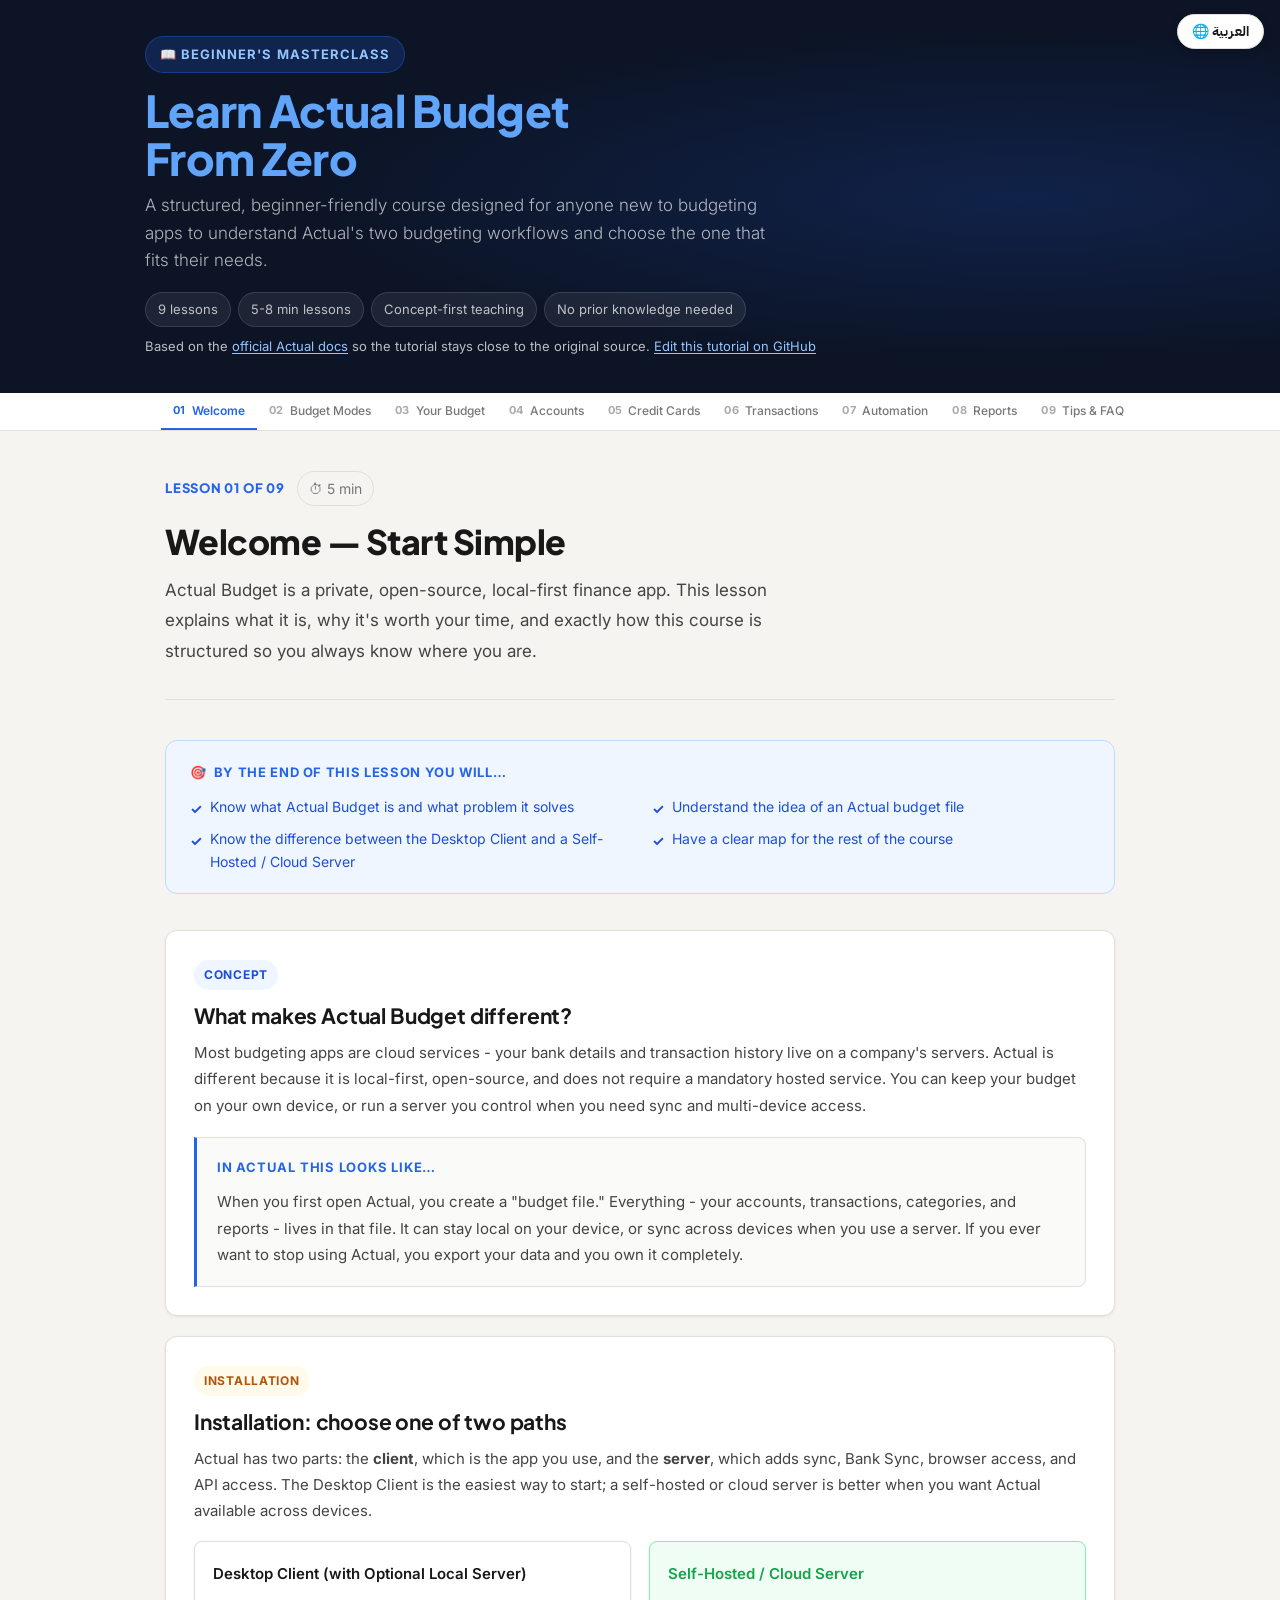
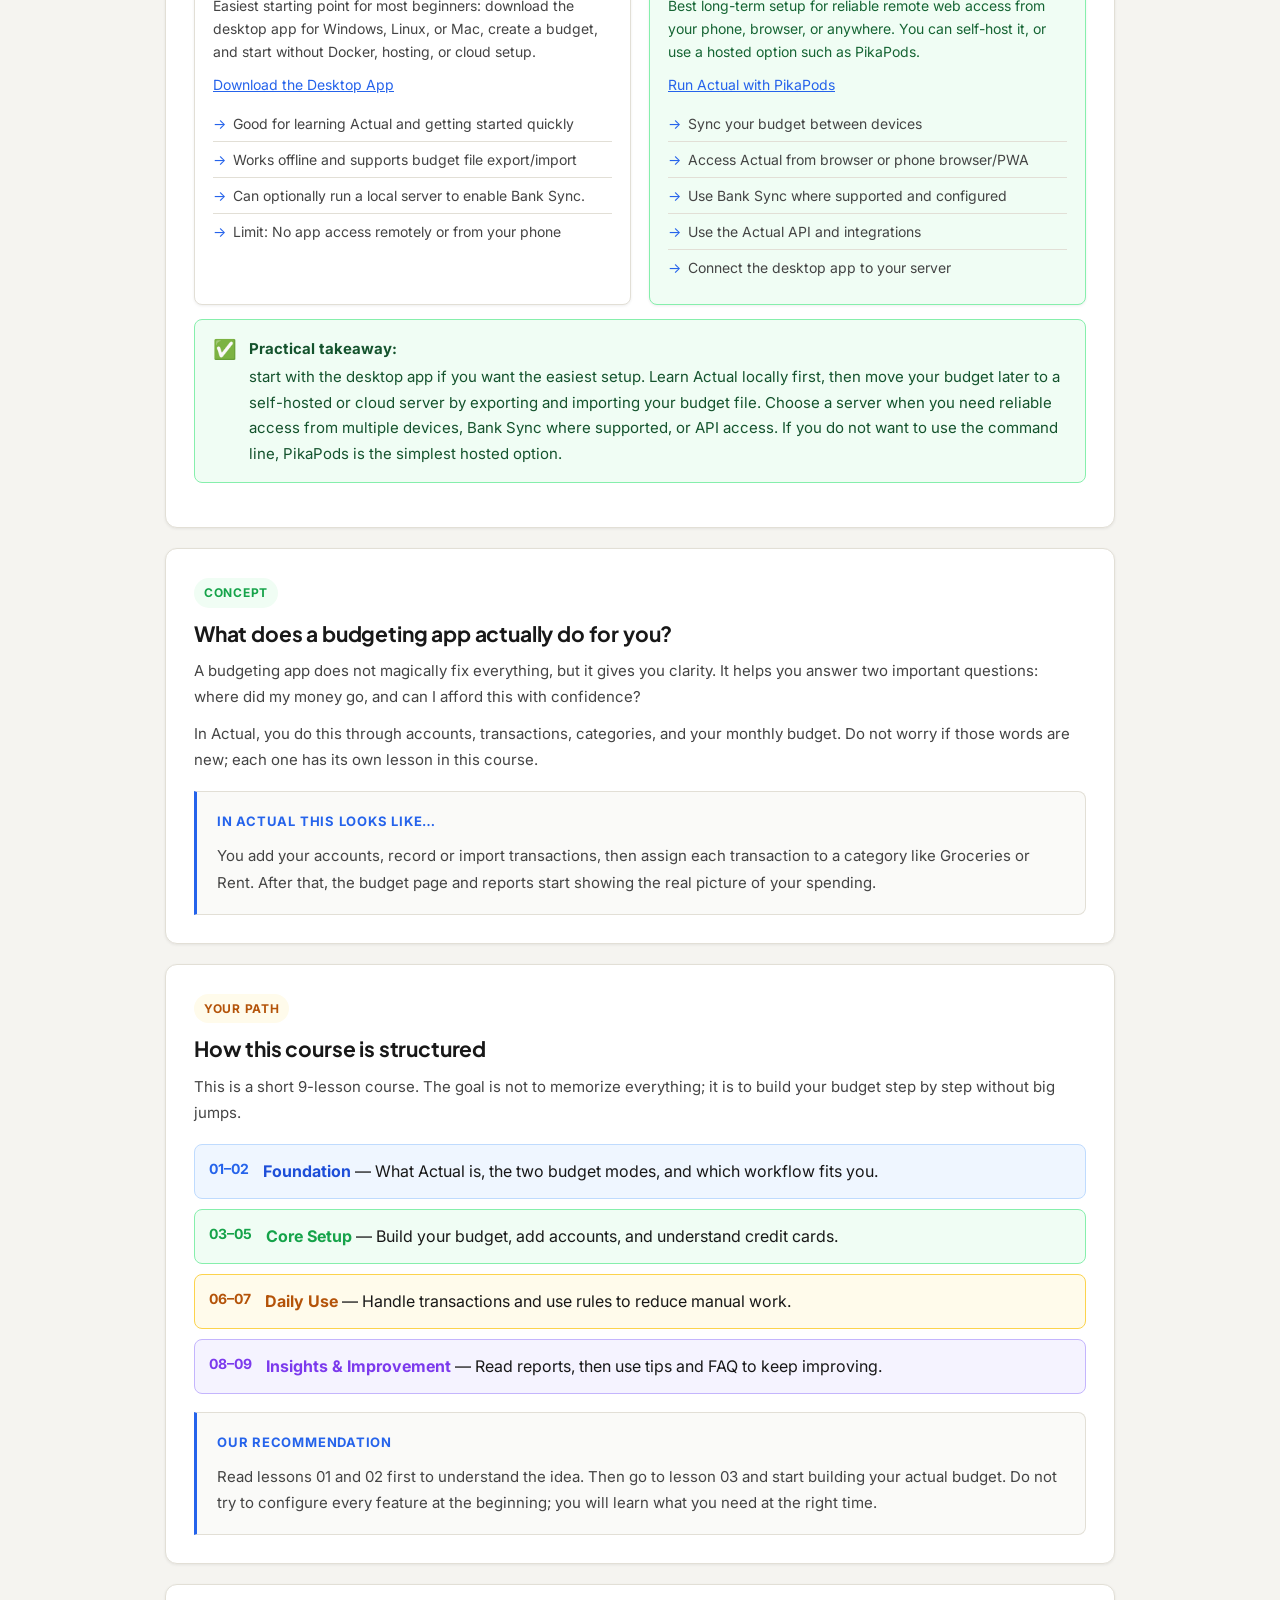
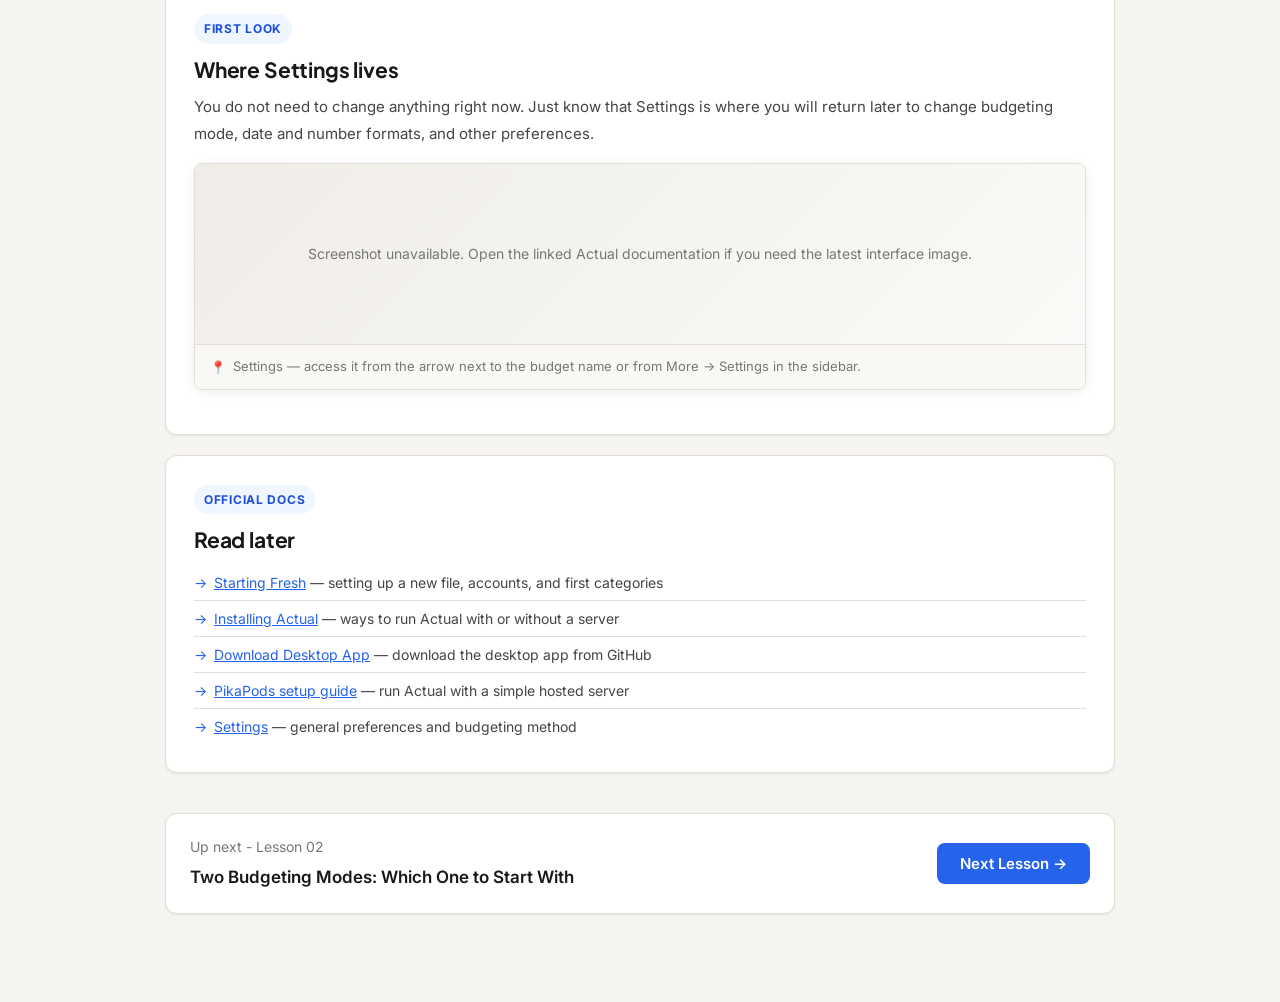
==== commit 16278bec: "fix:cosmetic updates to tutorial - Removed duplicate paraghraph in Lesson 1 getting started. - Added" ====
--- a/index.html
+++ b/index.html
@@ -415,7 +415,7 @@
       <span class="hero-pill"><span data-ar="تعليم يبدأ بالمفهوم">Concept-first teaching</span></span>
       <span class="hero-pill"><span data-ar="مناسب من دون خبرة مسبقة">No prior knowledge needed</span></span>
     </div>
-    <p class="hero-source" data-ar='مبني على <a href="https://actualbudget.org/docs/" target="_blank" rel="noopener noreferrer">الوثائق الرسمية لـ Actual</a> حتى يكون الشرح قريباً من المصدر الأصلي.'>Based on the <a href="https://actualbudget.org/docs/" target="_blank" rel="noopener noreferrer">official Actual docs</a> so the tutorial stays close to the original source.</p>
+    <p class="hero-source" data-ar='مبني على <a href="https://actualbudget.org/docs/" target="_blank" rel="noopener noreferrer">الوثائق الرسمية لـ Actual</a> حتى يكون الشرح قريباً من المصدر الأصلي. <a href="https://github.com/x-rous/actual-tutorial/edit/main/index.html" target="_blank" rel="noopener">حرّر هذا الدرس على GitHub</a>'>Based on the <a href="https://actualbudget.org/docs/" target="_blank" rel="noopener noreferrer">official Actual docs</a> so the tutorial stays close to the original source. <a href="https://github.com/x-rous/actual-tutorial/edit/main/index.html" target="_blank" rel="noopener">Edit this tutorial on GitHub</a></p>
   </div>
 </div>
 
@@ -453,7 +453,7 @@
     <div class="learn-items">
       <div class="learn-item"><span data-ar="ما هو Actual Budget وما المشكلة التي يحلها">Know what Actual Budget is and what problem it solves</span></div>
       <div class="learn-item"><span data-ar="ما معنى ملف الميزانية في Actual">Understand the idea of an Actual budget file</span></div>
-      <div class="learn-item"><span data-ar="الفرق بين تطبيق سطح المكتب والخادم الذاتي أو السحابي">Know the difference between the Desktop Application and a Self-Hosted / Cloud Server</span></div>
+      <div class="learn-item"><span data-ar="الفرق بين تطبيق سطح المكتب والخادم الذاتي أو السحابي">Know the difference between the Desktop Client and a Self-Hosted / Cloud Server</span></div>
       <div class="learn-item"><span data-ar="خريطة واضحة لبقية الدورة">Have a clear map for the rest of the course</span></div>
     </div>
   </div>
@@ -463,7 +463,6 @@
     <span class="concept-tag blue"><span data-ar="مفهوم">Concept</span></span>
     <h2><span data-ar="ما الذي يميّز Actual Budget؟">What makes Actual Budget different?</span></h2>
     <p data-ar="معظم تطبيقات الميزانية خدمات سحابية؛ بياناتك البنكية وسجل معاملاتك تكون على خوادم شركة أخرى. Actual مختلف لأنه محلي أولاً ومفتوح المصدر ويمكن تشغيله بدون خدمة إلزامية. يمكنك إبقاء ميزانيتك على جهازك، أو تشغيل خادم تتحكم فيه عندما تحتاج المزامنة والوصول من عدة أجهزة.">Most budgeting apps are cloud services - your bank details and transaction history live on a company's servers. Actual is different because it is local-first, open-source, and does not require a mandatory hosted service. You can keep your budget on your own device, or run a server you control when you need sync and multi-device access.</p>
-    <p data-ar="Actual مجاني ومفتوح المصدر. يمكنك تشغيله كتطبيق سطح مكتب على جهازك للبدء بسرعة، أو تشغيل خادم منزلي، أو استخدام مزود بسيط مثل <a href=&quot;https://www.pikapods.com/pods?run=actual&quot; target=&quot;_blank&quot; rel=&quot;noopener noreferrer&quot;>PikaPods</a> مقابل بضعة دولارات شهرياً. عند استخدام الخادم، تعمل الواجهة من المتصفح والهاتف وتصبح المزامنة أسهل.">Actual is free and open-source. You can run it as a desktop app on your own computer for the quickest start, on a home server, or through a simple provider like <a href="https://www.pikapods.com/pods?run=actual" target="_blank" rel="noopener noreferrer">PikaPods</a> for a few dollars a month. When you use a server, the web interface works in your browser and on your phone, and sync becomes easier.</p>
     <div class="how">
       <div class="how-title"><span data-ar="كيف يبدو هذا في التطبيق">In Actual this looks like…</span></div>
       <p data-ar="عند فتح Actual لأول مرة، تنشئ «ملف ميزانية». كل شيء - الحسابات، المعاملات، التصنيفات، والتقارير - يكون داخل هذا الملف. يمكن أن يبقى الملف محلياً على جهازك، أو تتم مزامنته بين أجهزتك عند استخدام خادم. وإذا قررت التوقف عن استخدام Actual، تصدّر بياناتك وتبقى ملكك بالكامل.">When you first open Actual, you create a "budget file." Everything - your accounts, transactions, categories, and reports - lives in that file. It can stay local on your device, or sync across devices when you use a server. If you ever want to stop using Actual, you export your data and you own it completely.</p>
@@ -474,18 +473,18 @@
   <div class="concept">
     <span class="concept-tag amber"><span data-ar="التثبيت">Installation</span></span>
     <h2><span data-ar="التثبيت: اختر أحد مسارين">Installation: choose one of two paths</span></h2>
-    <p data-ar="Actual يتكوّن من جزأين: <strong>client</strong> وهو التطبيق الذي تستخدمه، و<strong>server</strong> وهو الجزء الذي يضيف المزامنة، وBank Sync، والوصول من المتصفح، وAPI. تطبيق سطح المكتب هو أسهل طريقة للبدء؛ والخادم الذاتي أو السحابي أفضل عندما تريد أن يكون Actual متاحاً عبر عدة أجهزة.">Actual has two parts: the <strong>client</strong>, which is the app you use, and the <strong>server</strong>, which adds sync, Bank Sync, browser access, and API access. The Desktop Application is the easiest way to start; a self-hosted or cloud server is better when you want Actual available across devices.</p>
+    <p data-ar="Actual يتكوّن من جزأين: <strong>client</strong> وهو التطبيق الذي تستخدمه، و<strong>server</strong> وهو الجزء الذي يضيف المزامنة، وBank Sync، والوصول من المتصفح، وAPI. تطبيق سطح المكتب هو أسهل طريقة للبدء؛ والخادم الذاتي أو السحابي أفضل عندما تريد أن يكون Actual متاحاً عبر عدة أجهزة.">Actual has two parts: the <strong>client</strong>, which is the app you use, and the <strong>server</strong>, which adds sync, Bank Sync, browser access, and API access. The Desktop Client is the easiest way to start; a self-hosted or cloud server is better when you want Actual available across devices.</p>
 
     <div class="g2" style="margin-top:16px">
       <div class="mini-card">
-        <div class="mini-card-title" data-ar="تطبيق سطح المكتب (مع خادم محلي اختياري)">Desktop Application (with Optional Local Server)</div>
-        <p style="font-size:13px;color:var(--ink2)" data-ar="أسهل نقطة بداية لمعظم المبتدئين: نزّل تطبيق سطح المكتب لنظام Windows أو Mac، أنشئ ميزانية، وابدأ بدون Docker أو استضافة أو إعداد سحابي.">Easiest starting point for most beginners: download the desktop app for Windows or Mac, create a budget, and start without Docker, hosting, or cloud setup.</p>
-        <p style="font-size:13px;margin-top:10px"><a href="https://github.com/actualbudget/actual/releases" target="_blank" rel="noopener noreferrer" data-ar="تحميل تطبيق سطح المكتب من GitHub">Download the desktop app from GitHub</a></p>
+        <div class="mini-card-title" data-ar="تطبيق سطح المكتب (مع خادم محلي اختياري)">Desktop Client (with Optional Local Server)</div>
+        <p style="font-size:13px;color:var(--ink2)" data-ar="أسهل نقطة بداية لمعظم المبتدئين: نزّل تطبيق سطح المكتب لنظام Windows أو Mac، أنشئ ميزانية، وابدأ بدون Docker أو استضافة أو إعداد سحابي.">Easiest starting point for most beginners: download the desktop app for Windows, Linux, or Mac, create a budget, and start without Docker, hosting, or cloud setup.</p>
+        <p style="font-size:13px;margin-top:10px"><a href="https://actualbudget.org/download" target="_blank" rel="noopener noreferrer" data-ar="تحميل تطبيق سطح المكتب من">Download the Desktop App</a></p>
         <ul class="plain" style="font-size:13px;margin-top:10px">
           <li data-ar="مناسب لتعلّم Actual والبدء باستخدام التطبيق بسرعة كبيرة">Good for learning Actual and getting started quickly</li>
           <li data-ar="يعمل بدون اتصال ويدعم نسخاً احتياطية عبر تصدير/استيراد ملف الميزانية">Works offline and supports budget file export/import</li>
           <li data-ar="يمكنه تشغيل خادم Actual محلي على جهازك اختيارياً لتفعيل Bank Sync">Can optionally run a local server to enable Bank Sync.</li>
-          <li data-ar="الحد: لا يمكنك الوصول إلى التطبيق عن بُعد أو من هاتفك">Limit: you cannot access the app remotely or from your phone</li>
+          <li data-ar="الحد: لا يمكنك الوصول إلى التطبيق عن بُعد أو من هاتفك">Limit: No app access remotely or from your phone</li>
         </ul>
       </div>
       <div class="mini-card" style="border-color:var(--green-border);background:var(--green-bg)">
@@ -608,6 +607,22 @@
 
   <!-- TWO CARDS SIDE BY SIDE -->
   <div id="mode-cards-grid" style="display:grid;grid-template-columns:1fr 1fr;gap:18px;margin-bottom:24px">
+    <!-- ENVELOPE CARD -->
+    <div id="mode-card-envelope" class="mode-select-card" role="button" tabindex="0" aria-pressed="true" onclick="selectMode('envelope')" onkeydown="handleModeCardKey(event,'envelope')" style="text-align:left;font:inherit;background:var(--surface);border:2px solid var(--green);border-radius:var(--radius);padding:22px;cursor:pointer;transition:border-color .2s,box-shadow .2s;box-shadow:0 0 0 3px rgba(22,163,74,.12)">
+      <div style="font-size:28px;margin-bottom:10px">📦</div>
+      <div style="font-size:15px;font-weight:700;margin-bottom:6px" data-ar="Envelope Budget (Zero-Sum)">Envelope Budget (Zero-Sum)</div>
+      <div style="font-size:12px;font-weight:600;color:var(--green);background:var(--green-bg);display:inline-block;padding:2px 9px;border-radius:20px;margin-bottom:12px"><span data-ar="افتراضي Actual والمقترح للتحكم النقدي">Actual default and recommended cash-control method</span></div>
+      <p style="font-size:13px;color:var(--ink2);line-height:1.65"><span data-ar="خصّص المال الذي تملكه فعلياً فقط. عندما يصل الدخل، يصبح Available Funds، ثم توزعه على فئات المصاريف والادخار أو تحتفظ به للشهر القادم.">Budget only money you actually have. When income arrives it becomes Available Funds, then you assign it to expense and saving categories or hold it for next month.</span></p>
+      <div style="margin-top:14px;display:flex;flex-direction:column;gap:5px">
+        <div style="font-size:12px;color:var(--ink3);display:flex;align-items:center;gap:6px">✓ <span data-ar="يوضح هل تستطيع الإنفاق قبل أن تنفق">Shows whether you can afford spending before it happens</span></div>
+        <div style="font-size:12px;color:var(--ink3);display:flex;align-items:center;gap:6px">✓ <span data-ar="كل ريال يُخصَّص أو يُحفظ عمداً للشهر القادم">Every dollar is assigned or intentionally held for next month</span></div>
+        <div style="font-size:12px;color:var(--ink3);display:flex;align-items:center;gap:6px">✓ <span data-ar="التجاوز يتطلب تمويلاً أو يؤثر على الشهر القادم">Overspending requires funding or affects next month's To Budget</span></div>
+      </div>
+      <div id="envelope-selected-badge" style="display:block;margin-top:14px;background:var(--green-bg);border:1px solid var(--green-border);border-radius:var(--radius-sm);padding:8px 12px;font-size:12px;font-weight:700;color:var(--green);text-align:center">
+        ✓ <span data-ar="اخترت هذا الأسلوب — افتراضي Actual">Your chosen mode — Actual default</span>
+      </div>
+    </div>
+
     <!-- TRACKING CARD -->
     <div id="mode-card-tracking" class="mode-select-card" role="button" tabindex="0" aria-pressed="false" onclick="selectMode('tracking')" onkeydown="handleModeCardKey(event,'tracking')" style="text-align:left;font:inherit;background:var(--surface);border:2px solid var(--border);border-radius:var(--radius);padding:22px;cursor:pointer;transition:border-color .2s,box-shadow .2s">
       <div style="font-size:28px;margin-bottom:10px">📊</div>
@@ -623,36 +638,20 @@
         ✓ <span data-ar="اخترت هذا الأسلوب — تخطيط ومتابعة أخف">Your chosen mode — lighter planning and awareness</span>
       </div>
     </div>
-
-    <!-- ENVELOPE CARD -->
-    <div id="mode-card-envelope" class="mode-select-card" role="button" tabindex="0" aria-pressed="true" onclick="selectMode('envelope')" onkeydown="handleModeCardKey(event,'envelope')" style="text-align:left;font:inherit;background:var(--surface);border:2px solid var(--green);border-radius:var(--radius);padding:22px;cursor:pointer;transition:border-color .2s,box-shadow .2s;box-shadow:0 0 0 3px rgba(22,163,74,.12)">
-      <div style="font-size:28px;margin-bottom:10px">📦</div>
-      <div style="font-size:15px;font-weight:700;margin-bottom:6px" data-ar="Envelope Budget (Zero-Sum)">Envelope Budget (Zero-Sum)</div>
-      <div style="font-size:12px;font-weight:600;color:var(--green);background:var(--green-bg);display:inline-block;padding:2px 9px;border-radius:20px;margin-bottom:12px"><span data-ar="افتراضي Actual والمقترح للتحكم النقدي">Actual default and recommended cash-control method</span></div>
-      <p style="font-size:13px;color:var(--ink2);line-height:1.65"><span data-ar="خصّص المال الذي تملكه فعلياً فقط. عندما يصل الدخل، يصبح Available Funds، ثم توزعه على فئات المصاريف والادخار أو تحتفظ به للشهر القادم.">Budget only money you actually have. When income arrives it becomes Available Funds, then you assign it to expense and saving categories or hold it for next month.</span></p>
-      <div style="margin-top:14px;display:flex;flex-direction:column;gap:5px">
-        <div style="font-size:12px;color:var(--ink3);display:flex;align-items:center;gap:6px">✓ <span data-ar="يوضح هل تستطيع الإنفاق قبل أن تنفق">Shows whether you can afford spending before it happens</span></div>
-        <div style="font-size:12px;color:var(--ink3);display:flex;align-items:center;gap:6px">✓ <span data-ar="كل ريال يُخصَّص أو يُحفظ عمداً للشهر القادم">Every dollar is assigned or intentionally held for next month</span></div>
-        <div style="font-size:12px;color:var(--ink3);display:flex;align-items:center;gap:6px">✓ <span data-ar="التجاوز يتطلب تمويلاً أو يؤثر على الشهر القادم">Overspending requires funding or affects next month's To Budget</span></div>
-      </div>
-      <div id="envelope-selected-badge" style="display:block;margin-top:14px;background:var(--green-bg);border:1px solid var(--green-border);border-radius:var(--radius-sm);padding:8px 12px;font-size:12px;font-weight:700;color:var(--green);text-align:center">
-        ✓ <span data-ar="اخترت هذا الأسلوب — افتراضي Actual">Your chosen mode — Actual default</span>
-      </div>
-    </div>
   </div>
   <!-- COMPARISON TABLE -->
   <div class="concept">
     <span class="concept-tag blue"><span data-ar="مقارنة">Side by Side</span></span>
     <h2><span data-ar="المقارنة الكاملة">Full Comparison</span></h2>
     <table class="dt" style="margin-top:12px">
-      <thead><tr><th data-ar="الموضوع">Topic</th><th>📊 Tracking Budget</th><th>📦 Envelope Budget</th></tr></thead>
+      <thead><tr><th data-ar="الموضوع">Topic</th><th>� Envelope Budget</th><th>📊 Tracking Budget</th></tr></thead>
       <tbody>
-        <tr><td data-ar="أساس التخطيط">Planning basis</td><td data-ar="توقعات: أهداف للدخل المتوقع والمصاريف المتوقعة">Forecast: expected income and expected expense targets</td><td data-ar="النقد المتاح: المال الموجود فعلياً الآن">Available cash: money you actually have now</td></tr>
-        <tr><td data-ar="الدخل">Income</td><td data-ar="تضع هدفاً للدخل المتوقع هذا الشهر">You budget expected income for the month</td><td data-ar="الدخل يصبح Available Funds عند وصوله فقط">Income becomes Available Funds only when received</td></tr>
-        <tr><td data-ar="المصاريف والادخار">Expenses and savings</td><td data-ar="تضع أهدافاً لما تتوقع إنفاقه أو ادخاره">You set targets for what you expect to spend or save</td><td data-ar="توزّع المال المتاح على فئات المصاريف والادخار">You assign available money to expense and saving categories</td></tr>
-        <tr><td data-ar="التجاوز">Overspending</td><td data-ar="انحراف عن الهدف. تعديل الرقم يحدّث التوقع ويخفض Projected Savings، لكنه لا ينقل نقداً حقيقياً">Variance from target. Increasing the amount updates the forecast and lowers Projected Savings; it does not move real cash</td><td data-ar="قرار تمويل. انقل مالاً من فئة أخرى، أو اسمح للتجاوز أن يقلل To Budget في الشهر القادم">Funding decision. Move money from another category, or let overspending reduce next month's To Budget</td></tr>
-        <tr><td data-ar="الترحيل">Rollover</td><td data-ar="الأموال لا تنتقل تلقائياً بين الشهور">Funds do not automatically roll over month to month</td><td data-ar="أرصدة الفئات تنتقل، ويمكنك استخدام Hold for Next Month للمال غير المراد استخدامه الآن">Category balances roll forward, and Hold for Next Month can reserve money you do not want to use now</td></tr>
-        <tr><td data-ar="الأفضل لمن">Best for</td><td data-ar="من لديه هامش نقدي مريح ويريد وعيًا بالإنفاق وأهداف دخل/مصاريف مع صيانة أقل">People with a comfortable cash buffer who want spending awareness and income/expense targets with lower maintenance</td><td data-ar="من يحتاج تحكماً نقدياً ويبحث عن إجابة واضحة: هل أستطيع تحمل هذا الإنفاق؟">People who need cash control and a clear answer to: can I afford this spending?</td></tr>
+        <tr><td data-ar="أساس التخطيط">Planning basis</td><td data-ar="النقد المتاح: المال الموجود فعلياً الآن">Available cash: money you actually have now</td><td data-ar="توقعات: أهداف للدخل المتوقع والمصاريف المتوقعة">Forecast: expected income and expected expense targets</td></tr>
+        <tr><td data-ar="الدخل">Income</td><td data-ar="الدخل يصبح Available Funds عند وصوله فقط">Income becomes Available Funds only when received</td><td data-ar="تضع هدفاً للدخل المتوقع هذا الشهر">You budget expected income for the month</td></tr>
+        <tr><td data-ar="المصاريف والادخار">Expenses and savings</td><td data-ar="توزّع المال المتاح على فئات المصاريف والادخار">You assign available money to expense and saving categories</td><td data-ar="تضع أهدافاً لما تتوقع إنفاقه أو ادخاره">You set targets for what you expect to spend or save</td></tr>
+        <tr><td data-ar="التجاوز">Overspending</td><td data-ar="قرار تمويل. انقل مالاً من فئة أخرى، أو اسمح للتجاوز أن يقلل To Budget في الشهر القادم">Funding decision. Move money from another category, or let overspending reduce next month's To Budget</td><td data-ar="انحراف عن الهدف. تعديل الرقم يحدّث التوقع ويخفض Projected Savings، لكنه لا ينقل نقداً حقيقياً">Variance from target. Increasing the amount updates the forecast and lowers Projected Savings; it does not move real cash</td></tr>
+        <tr><td data-ar="الترحيل">Rollover</td><td data-ar="أرصدة الفئات تنتقل، ويمكنك استخدام Hold for Next Month للمال غير المراد استخدامه الآن">Category balances roll forward, and Hold for Next Month can reserve money you do not want to use now</td><td data-ar="الأموال لا تنتقل تلقائياً بين الشهور">Funds do not automatically roll over month to month</td></tr>
+        <tr><td data-ar="الأفضل لمن">Best for</td><td data-ar="من يحتاج تحكماً نقدياً ويبحث عن إجابة واضحة: هل أستطيع تحمل هذا الإنفاق؟">People who need cash control and a clear answer to: can I afford this spending?</td><td data-ar="من لديه هامش نقدي مريح ويريد وعيًا بالإنفاق وأهداف دخل/مصاريف مع صيانة أقل">People with a comfortable cash buffer who want spending awareness and income/expense targets with lower maintenance</td></tr>
       </tbody>
     </table>
   </div>
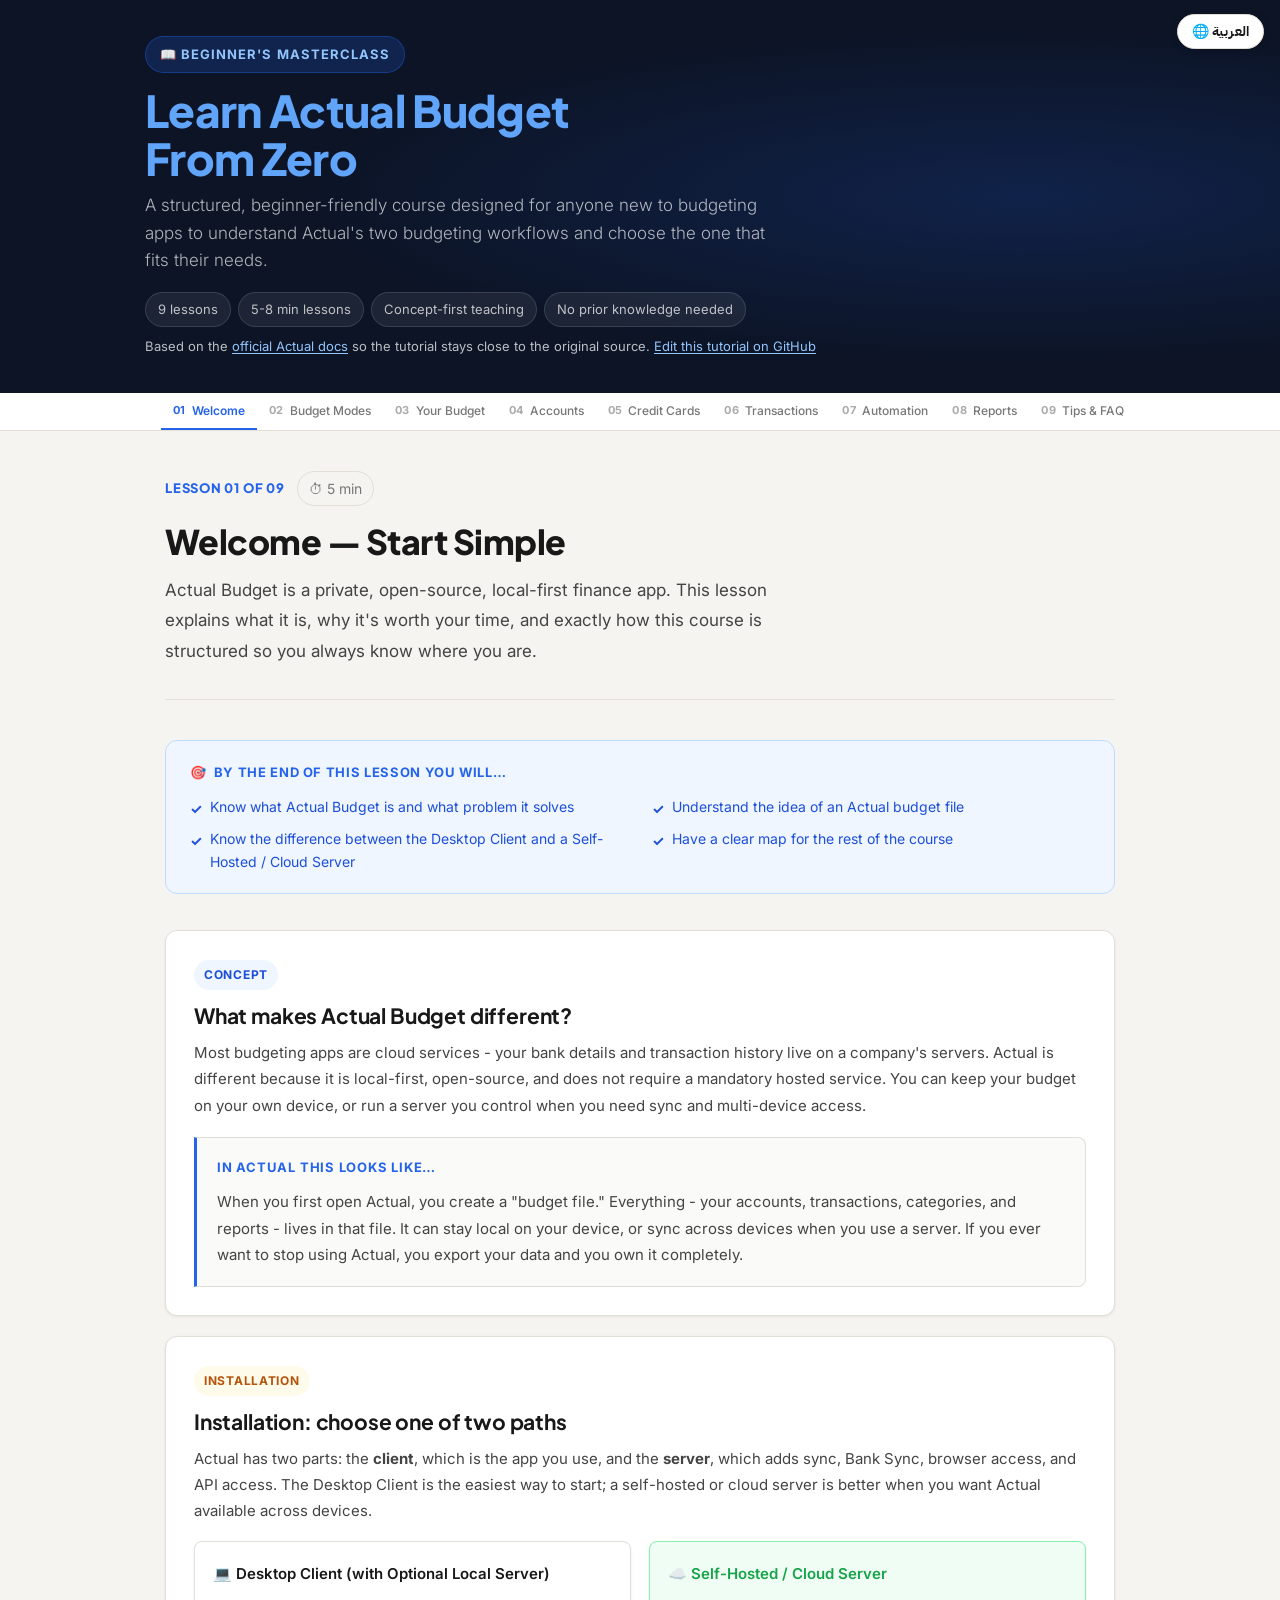
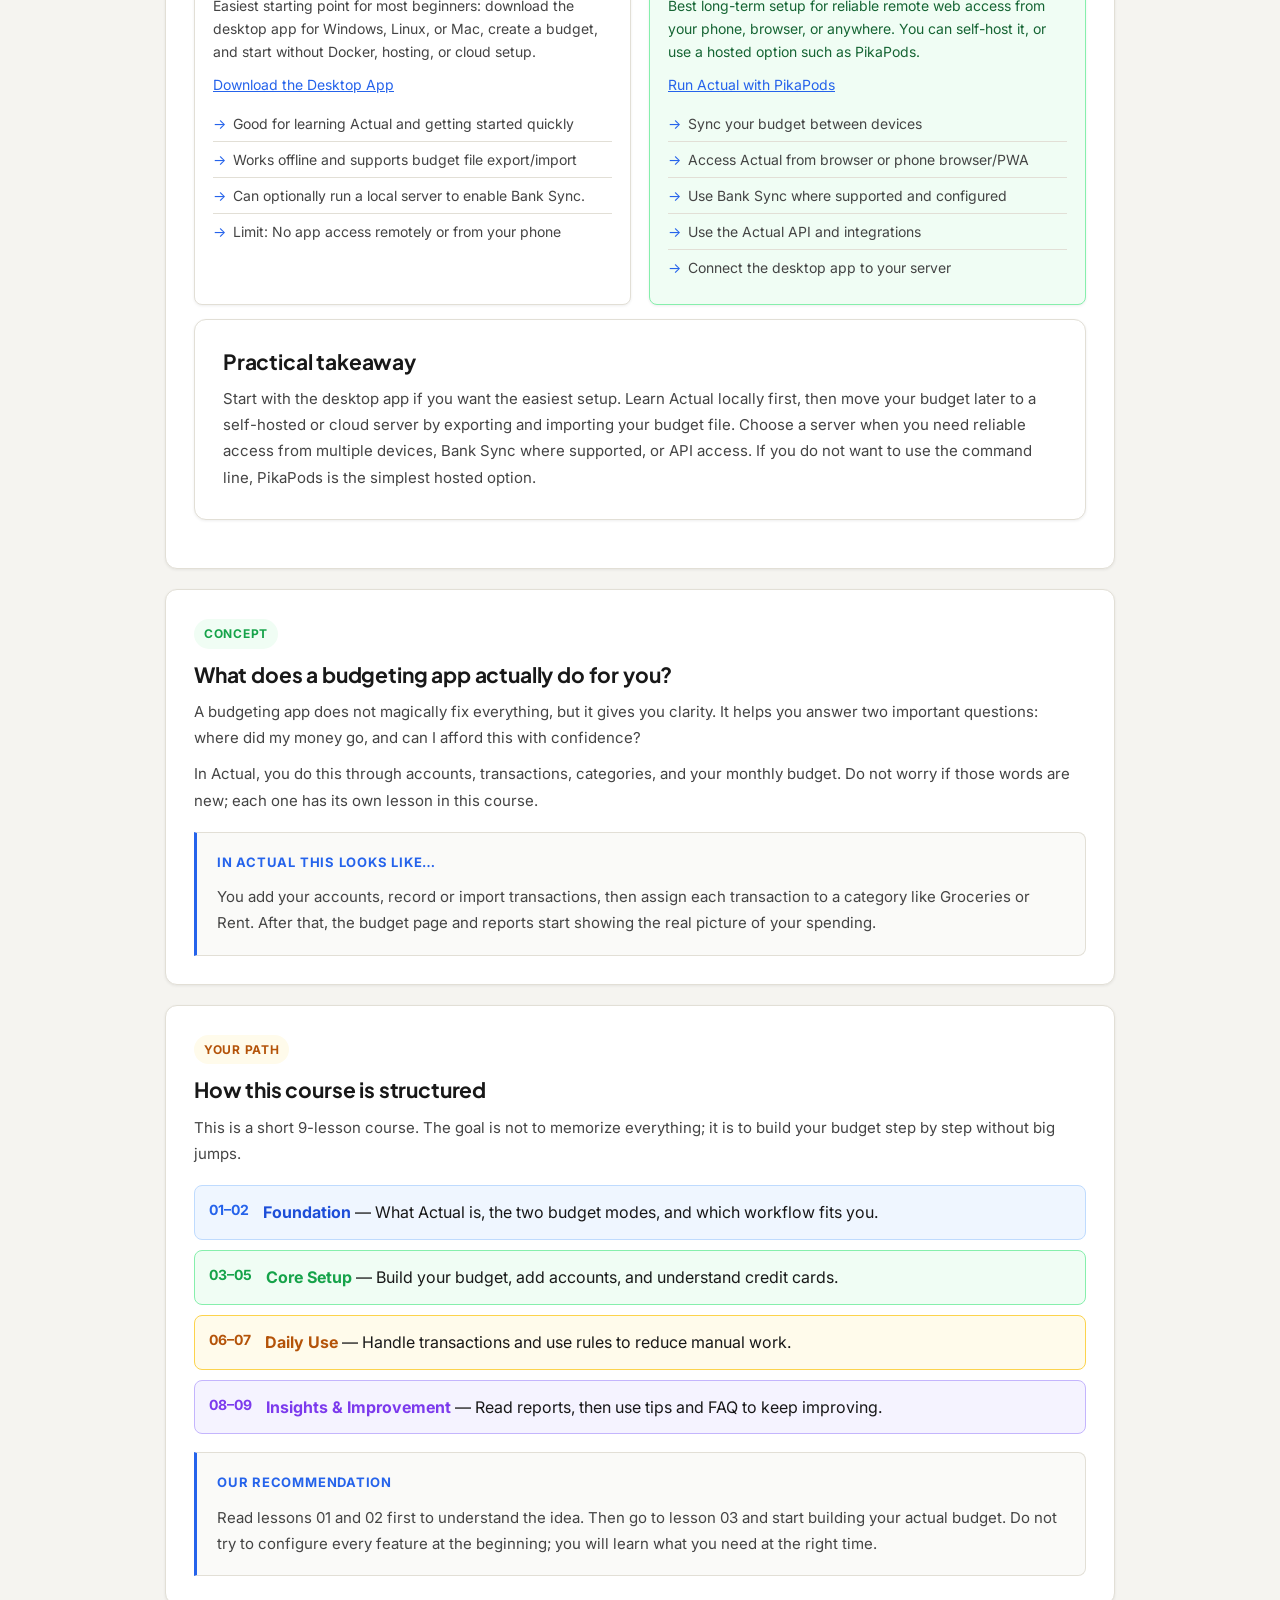
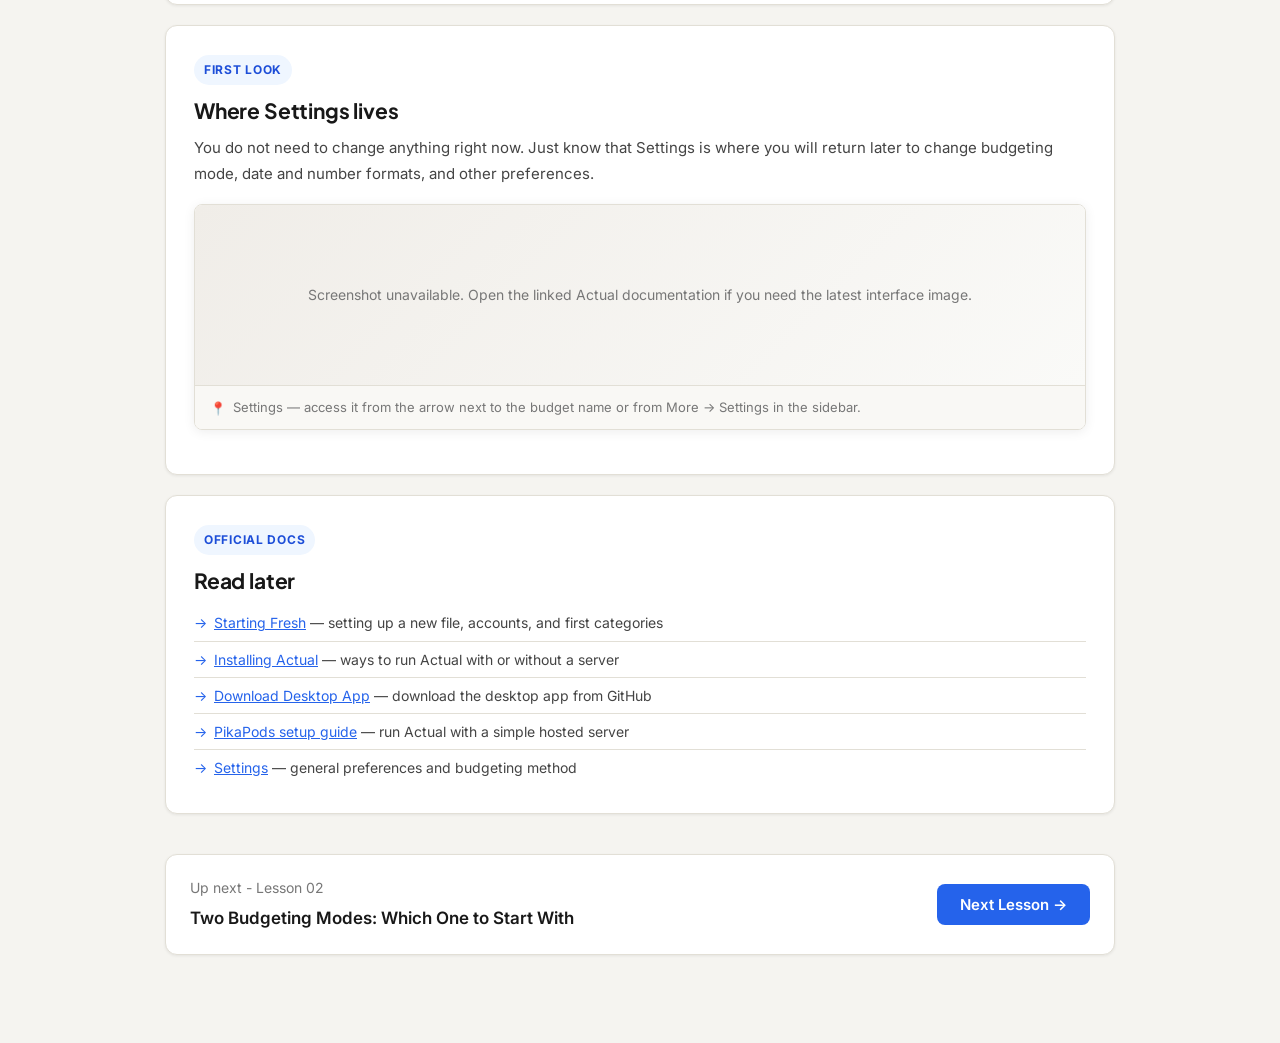
==== commit 5aebd7d7: "fix: updated installation section" ====
--- a/index.html
+++ b/index.html
@@ -477,7 +477,7 @@
 
     <div class="g2" style="margin-top:16px">
       <div class="mini-card">
-        <div class="mini-card-title" data-ar="تطبيق سطح المكتب (مع خادم محلي اختياري)">Desktop Client (with Optional Local Server)</div>
+        <div class="mini-card-title" data-ar="تطبيق سطح المكتب (مع خادم محلي اختياري)">💻 Desktop Client (with Optional Local Server)</div>
         <p style="font-size:13px;color:var(--ink2)" data-ar="أسهل نقطة بداية لمعظم المبتدئين: نزّل تطبيق سطح المكتب لنظام Windows أو Mac، أنشئ ميزانية، وابدأ بدون Docker أو استضافة أو إعداد سحابي.">Easiest starting point for most beginners: download the desktop app for Windows, Linux, or Mac, create a budget, and start without Docker, hosting, or cloud setup.</p>
         <p style="font-size:13px;margin-top:10px"><a href="https://actualbudget.org/download" target="_blank" rel="noopener noreferrer" data-ar="تحميل تطبيق سطح المكتب من">Download the Desktop App</a></p>
         <ul class="plain" style="font-size:13px;margin-top:10px">
@@ -488,7 +488,7 @@
         </ul>
       </div>
       <div class="mini-card" style="border-color:var(--green-border);background:var(--green-bg)">
-        <div class="mini-card-title" style="color:var(--green)" data-ar="خادم ذاتي أو سحابي">Self-Hosted / Cloud Server</div>
+        <div class="mini-card-title" style="color:var(--green)" data-ar="خادم ذاتي أو سحابي">☁️ Self-Hosted / Cloud Server</div>
         <p style="font-size:13px;color:#166534" data-ar="أفضل إعداد طويل المدى للوصول الموثوق عن بُعد من الهاتف أو المتصفح أو أي مكان. يمكنك استضافته بنفسك، أو استخدام خيار مستضاف مثل PikaPods.">Best long-term setup for reliable remote web access from your phone, browser, or anywhere. You can self-host it, or use a hosted option such as PikaPods.</p>
         <p style="font-size:13px;margin-top:10px"><a href="https://actualbudget.org/docs/install/pikapods" target="_blank" rel="noopener noreferrer" data-ar="تشغيل Actual مع PikaPods">Run Actual with PikaPods</a></p>
         <ul class="plain" style="font-size:13px;margin-top:10px">
@@ -501,9 +501,9 @@
       </div>
     </div>
 
-    <div class="call cs" style="margin-top:14px">
-      <span class="call-ic">✅</span>
-      <div data-ar="<strong>الخلاصة العملية:</strong> ابدأ بتطبيق سطح المكتب إذا أردت أسهل بداية. تعلّم Actual محلياً أولاً، ثم انقل ميزانيتك لاحقاً إلى خادم ذاتي أو سحابي عبر تصدير ملف الميزانية واستيراده. اختر الخادم عندما تحتاج وصولاً موثوقاً من عدة أجهزة، أو Bank Sync حيث تكون مدعومة، أو API access. إذا كنت لا تريد التعامل مع سطر الأوامر، فإن PikaPods هو أبسط خيار مستضاف."><strong>Practical takeaway:</strong> start with the desktop app if you want the easiest setup. Learn Actual locally first, then move your budget later to a self-hosted or cloud server by exporting and importing your budget file. Choose a server when you need reliable access from multiple devices, Bank Sync where supported, or API access. If you do not want to use the command line, PikaPods is the simplest hosted option.</div>
+    <div class="concept" style="margin-top:14px">
+      <h2><span data-ar="الخلاصة العملية">Practical takeaway</span></h2>
+      <p data-ar="ابدأ بتطبيق سطح المكتب إذا أردت أسهل بداية. تعلّم Actual محلياً أولاً، ثم انقل ميزانيتك لاحقاً إلى خادم ذاتي أو سحابي عبر تصدير ملف الميزانية واستيراده. اختر الخادم عندما تحتاج وصولاً موثوقاً من عدة أجهزة، أو Bank Sync حيث تكون مدعومة، أو API access. إذا كنت لا تريد التعامل مع سطر الأوامر، فإن PikaPods هو أبسط خيار مستضاف.">Start with the desktop app if you want the easiest setup. Learn Actual locally first, then move your budget later to a self-hosted or cloud server by exporting and importing your budget file. Choose a server when you need reliable access from multiple devices, Bank Sync where supported, or API access. If you do not want to use the command line, PikaPods is the simplest hosted option.</p>
     </div>
   </div>
 
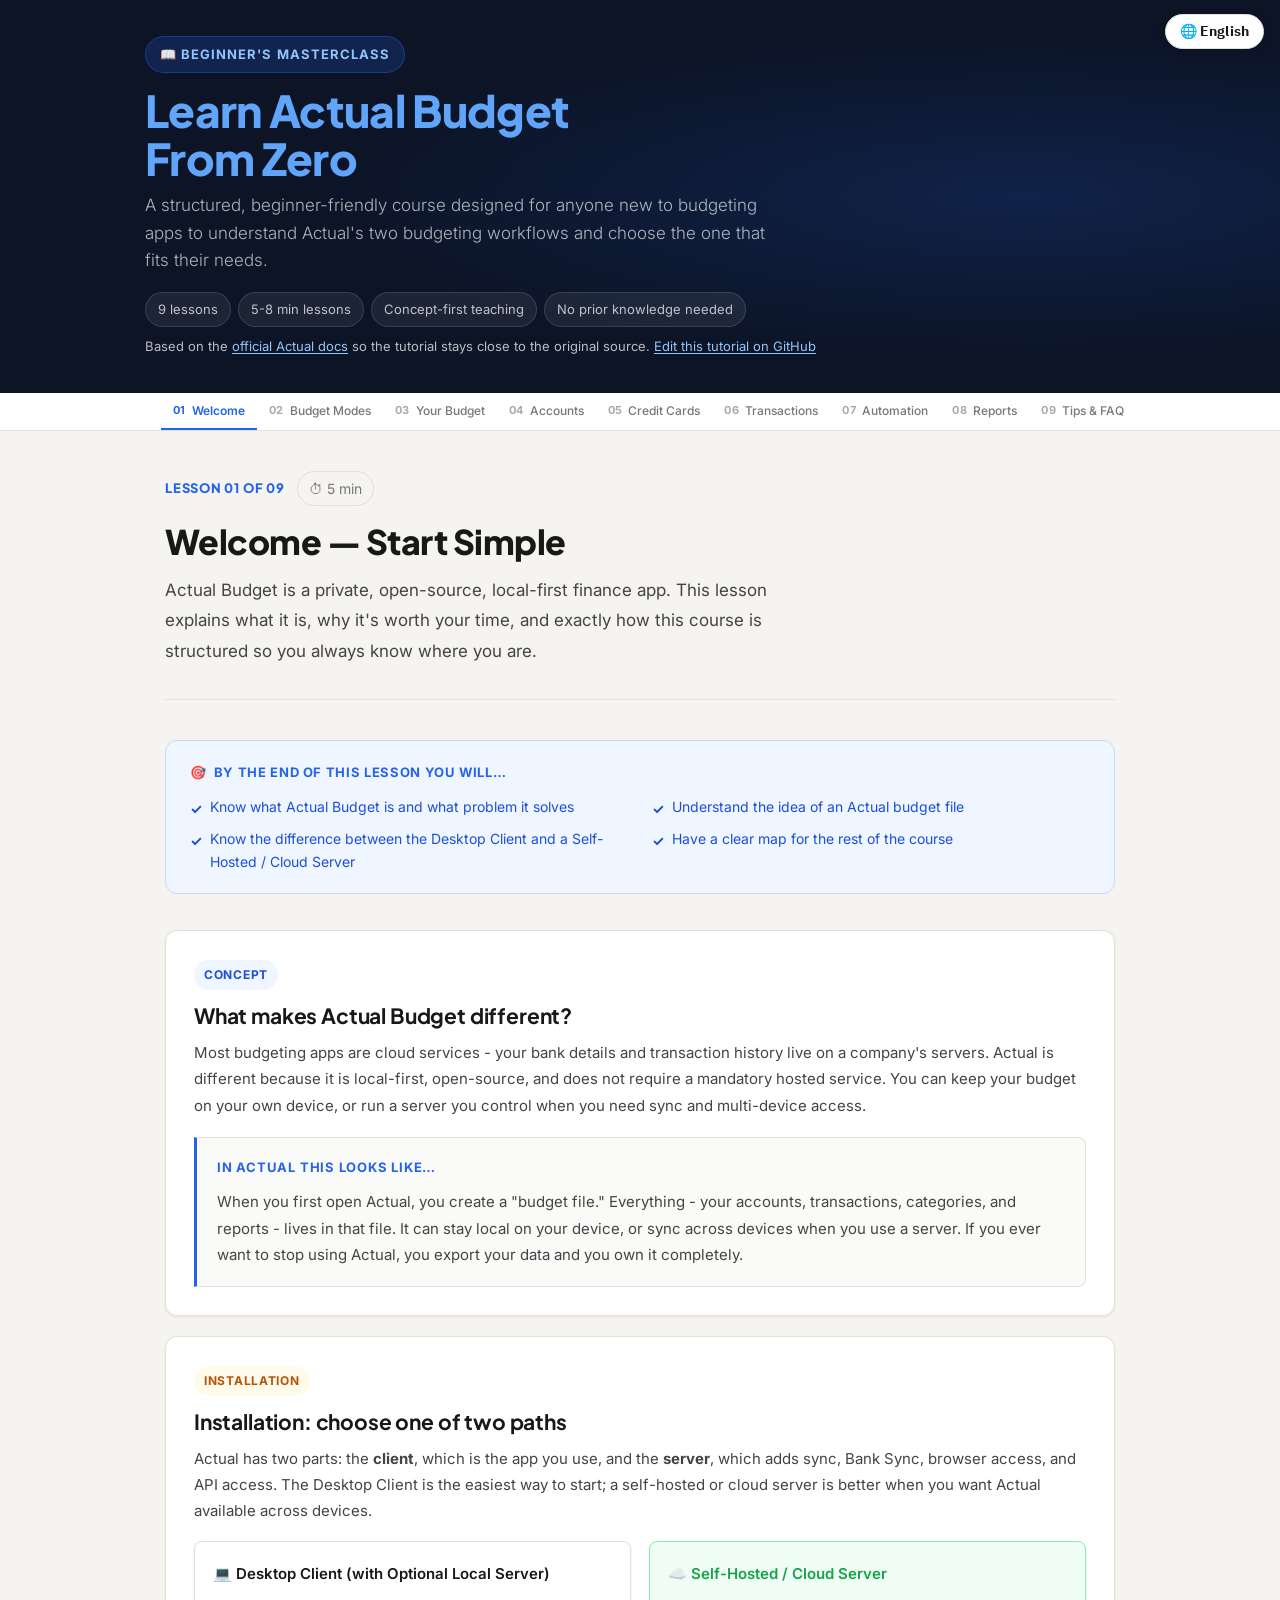
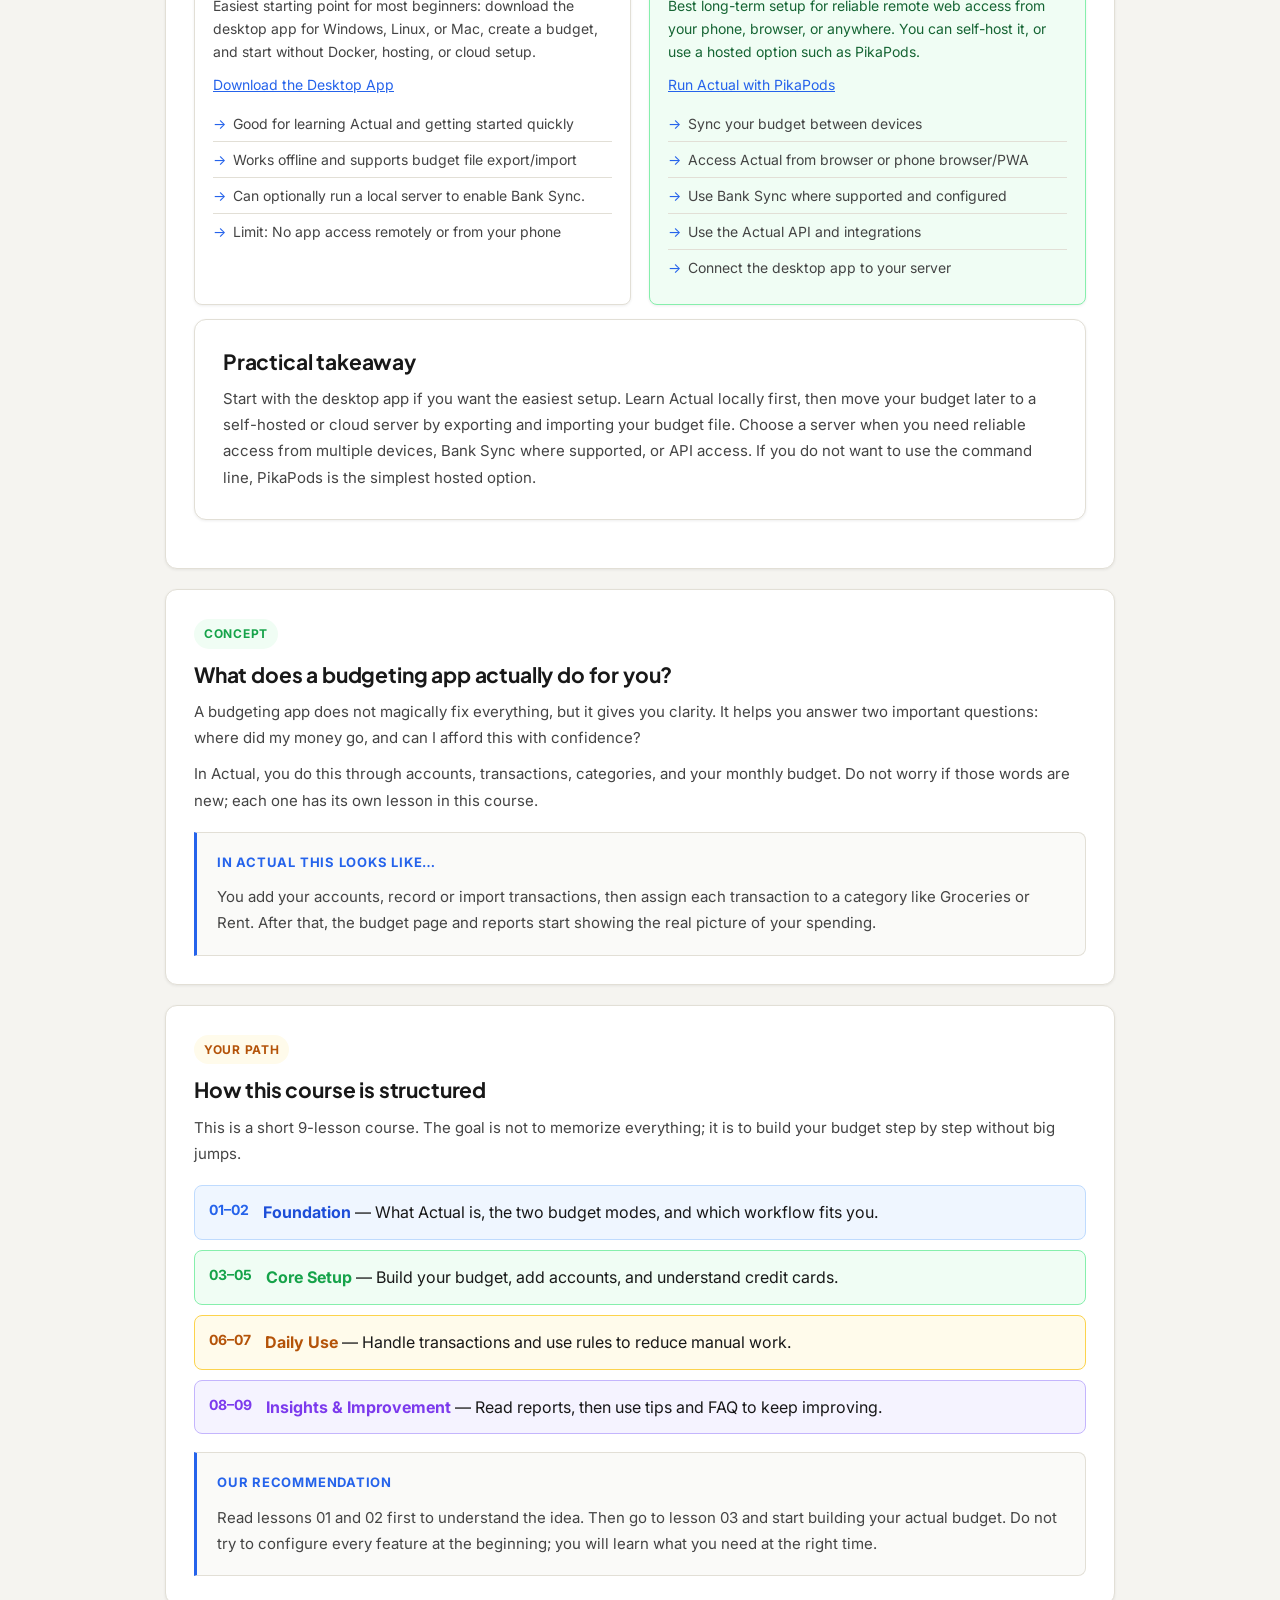
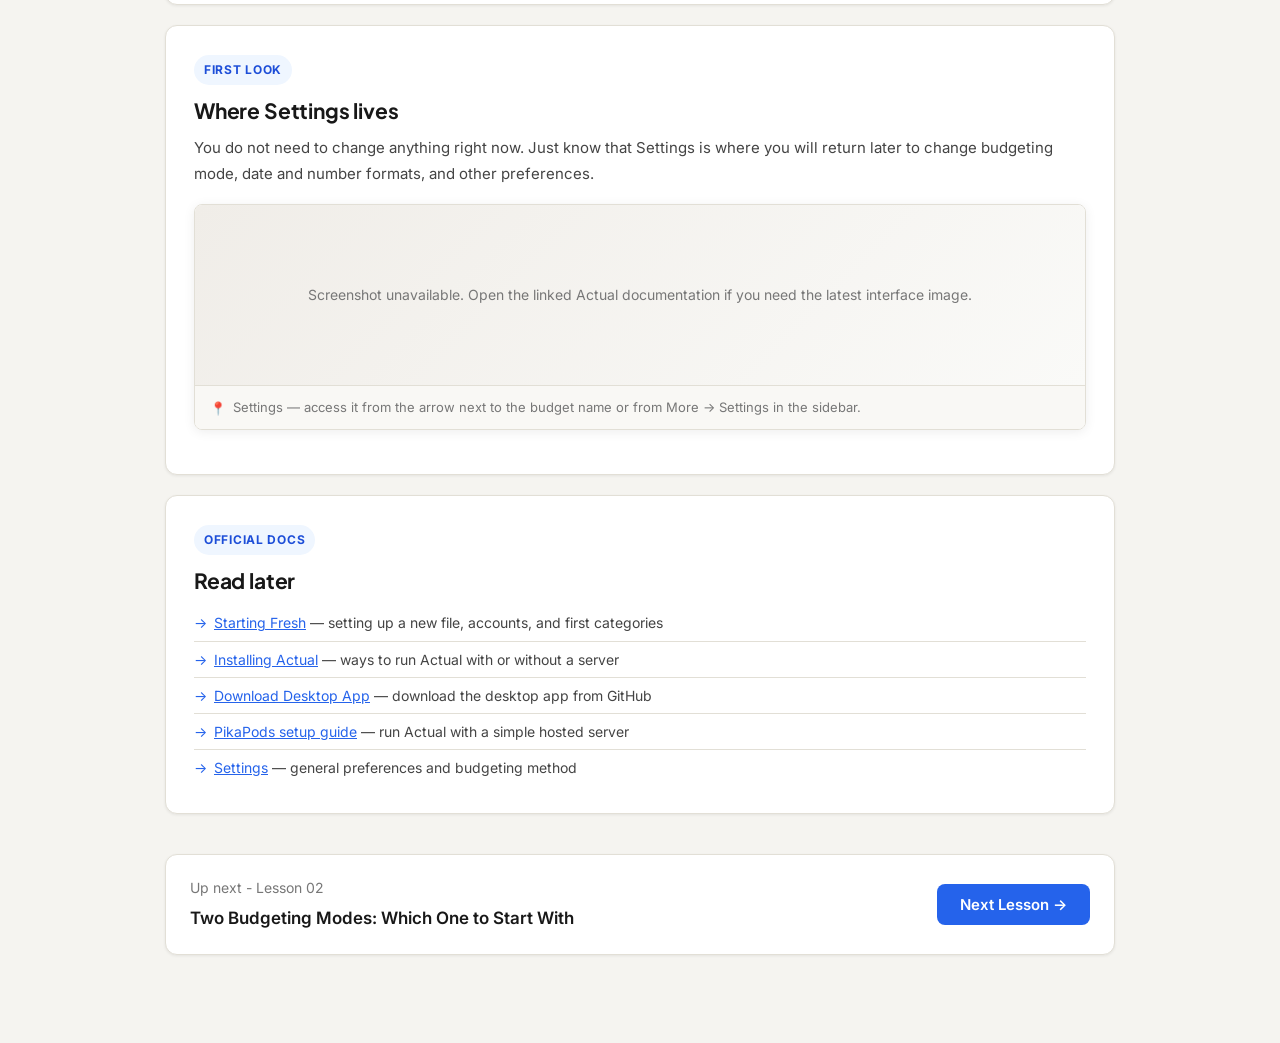
==== commit d272d920: "Refactor tutorial into static multilingual structure - Split the tutorial into static assets, lesson" ====
--- a/index.html
+++ b/index.html
@@ -3,2125 +3,49 @@
 <head>
 <meta charset="UTF-8">
 <meta name="viewport" content="width=device-width, initial-scale=1.0">
-<title data-ar="Actual Budget — دورة المبتدئين الشاملة">Actual Budget — Beginner's Masterclass</title>
-<link href="https://fonts.googleapis.com/css2?family=Inter:ital,wght@0,300;0,400;0,500;0,600;0,700;1,400&family=Plus+Jakarta+Sans:wght@600;700;800&family=IBM+Plex+Sans+Arabic:wght@300;400;500;600;700&family=Noto+Naskh+Arabic:wght@400;500;600;700&display=swap" rel="stylesheet">
-<style>
-:root{
-  --bg:#f5f4f0;--surface:#fff;--border:#e2dfd6;--ink:#181818;
-  --ink2:#444;--ink3:#777;--ink4:#aaa;
-  --blue:#2563eb;--blue-bg:#eff6ff;--blue-border:#bfdbfe;--blue-dark:#1d4ed8;
-  --green:#16a34a;--green-bg:#f0fdf4;--green-border:#86efac;
-  --amber:#b45309;--amber-bg:#fffbeb;--amber-border:#fcd34d;
-  --red:#dc2626;--red-bg:#fef2f2;--red-border:#fca5a5;
-  --purple:#7c3aed;--purple-bg:#f5f3ff;--purple-border:#c4b5fd;
-  --radius:12px;--radius-sm:8px;
-  --shadow:0 1px 3px rgba(0,0,0,.05),0 8px 24px rgba(0,0,0,.06);
-  --shadow-sm:0 1px 3px rgba(0,0,0,.07);
-}
-*{box-sizing:border-box;margin:0;padding:0}
-body{font-family:'Inter',sans-serif;background:var(--bg);color:var(--ink);font-size:16px;line-height:1.8}
-img{max-width:100%;display:block}
-a{color:var(--blue)}
-
-/* ── HERO ── */
-.hero{background:#0c1426;color:#fff;padding:clamp(28px,4vh,44px) 24px;position:relative;overflow:hidden;min-height:30vh;display:flex;align-items:center}
-.hero::after{content:'';position:absolute;inset:0;background:radial-gradient(ellipse 80% 60% at 80% 50%,rgba(37,99,235,.18) 0%,transparent 70%);pointer-events:none}
-.hi{max-width:990px;margin:0 auto;position:relative;z-index:1;width:100%}
-.hero-kicker{display:inline-flex;align-items:center;gap:6px;background:rgba(37,99,235,.2);border:1px solid rgba(37,99,235,.4);color:#93c5fd;font-size:13px;font-weight:700;letter-spacing:.08em;text-transform:uppercase;padding:6px 14px;border-radius:20px;margin-bottom:14px}
-.hero h1{font-family:'Plus Jakarta Sans',sans-serif;font-size:clamp(28px,4.2vw,44px);font-weight:800;line-height:1.08;letter-spacing:-.015em;margin-bottom:10px}
-.hero h1 span{color:#60a5fa}
-.hero-lead{font-size:17px;color:rgba(255,255,255,.68);max-width:620px;font-weight:300;line-height:1.6;margin-bottom:18px}
-.hero-pills{display:flex;flex-wrap:wrap;gap:7px}
-.hero-pill{background:rgba(255,255,255,.07);border:1px solid rgba(255,255,255,.12);color:rgba(255,255,255,.72);font-size:13px;padding:5px 12px;border-radius:20px}
-.hero-source{margin-top:10px;font-size:13px;line-height:1.5;color:rgba(255,255,255,.72)}
-.hero-source a{color:#93c5fd;text-decoration:underline;text-underline-offset:2px}
-@media(max-width:640px){.hero{min-height:auto;padding:32px 20px 28px}.hero h1{font-size:30px}.hero-lead{font-size:16px;line-height:1.65}}
-
-/* ── PROGRESS NAV ── */
-.pnav{background:#fff;border-bottom:1px solid var(--border);position:sticky;top:0;z-index:200;overflow-x:auto;scrollbar-width:none}
-.pnav::-webkit-scrollbar{display:none}
-.pnav-inner{display:flex;max-width:990px;margin:0 auto;padding:0 16px}
-.pnav-btn{background:none;border:none;cursor:pointer;font-family:'Inter',sans-serif;font-size:12px;font-weight:500;color:var(--ink3);padding:10px 12px;white-space:nowrap;border-bottom:2px solid transparent;transition:color .15s,border-color .15s;display:flex;align-items:center;gap:6px}
-.pnav-btn:hover{color:var(--ink)}
-.pnav-btn.active{color:var(--blue);border-bottom-color:var(--blue);font-weight:600}
-.pnav-step{font-size:11px;font-weight:700;color:var(--ink4);letter-spacing:.04em}
-.pnav-btn.active .pnav-step{color:var(--blue)}
-.pnav-btn.done .pnav-step{color:var(--green)}
-.pnav-btn.done{color:var(--green)}
-
-/* ── MAIN LAYOUT ── */
-.page{display:none;max-width:990px;margin:0 auto;padding:40px 20px 88px}
-.page.visible{display:block}
-
-/* ── PAGE OPENER ── */
-.opener{margin-bottom:40px;border-bottom:1px solid var(--border);padding-bottom:32px}
-.opener-meta{display:flex;align-items:center;gap:12px;margin-bottom:16px}
-.opener-num{font-family:'Plus Jakarta Sans',sans-serif;font-size:13px;font-weight:800;letter-spacing:.06em;text-transform:uppercase;color:var(--blue)}
-.opener-time{font-size:14px;color:var(--ink3);background:var(--bg);border:1px solid var(--border);padding:4px 11px;border-radius:20px}
-.opener h1{font-family:'Plus Jakarta Sans',sans-serif;font-size:clamp(24px,4vw,34px);font-weight:800;letter-spacing:-.015em;line-height:1.2;margin-bottom:12px}
-.opener-desc{font-size:17px;color:var(--ink2);max-width:660px;line-height:1.8}
-
-/* ── LEARN BOX ── */
-.learn-box{background:var(--blue-bg);border:1px solid var(--blue-border);border-radius:var(--radius);padding:20px 24px;margin-bottom:36px}
-.learn-box-title{font-size:13px;font-weight:700;letter-spacing:.05em;text-transform:uppercase;color:var(--blue);margin-bottom:12px;display:flex;align-items:center;gap:7px}
-.learn-items{display:grid;grid-template-columns:1fr 1fr;gap:8px 24px}
-@media(max-width:520px){.learn-items{grid-template-columns:1fr}}
-.learn-item{display:flex;align-items:flex-start;gap:8px;font-size:14px;color:var(--blue-dark);line-height:1.6}
-.learn-item::before{content:'✓';font-weight:700;flex-shrink:0;margin-top:2px}
-
-/* ── CONCEPT BLOCK ── */
-.concept{background:var(--surface);border:1px solid var(--border);border-radius:var(--radius);padding:28px;box-shadow:var(--shadow-sm);margin-bottom:20px}
-.concept-tag{display:inline-block;font-size:12px;font-weight:700;letter-spacing:.06em;text-transform:uppercase;padding:4px 10px;border-radius:20px;margin-bottom:12px}
-.concept-tag.blue{background:var(--blue-bg);color:var(--blue-dark)}
-.concept-tag.green{background:var(--green-bg);color:var(--green)}
-.concept-tag.amber{background:var(--amber-bg);color:var(--amber)}
-.concept-tag.purple{background:var(--purple-bg);color:var(--purple)}
-.concept h2{font-family:'Plus Jakarta Sans',sans-serif;font-size:21px;font-weight:700;letter-spacing:-.008em;margin-bottom:10px;line-height:1.35}
-.concept p{font-size:15px;color:var(--ink2);line-height:1.75}
-.concept p+p{margin-top:10px}
-
-/* ── HOW SECTION ── */
-.how{background:#fafaf8;border:1px solid var(--border);border-left:3px solid var(--blue);border-radius:0 var(--radius-sm) var(--radius-sm) 0;padding:18px 20px;margin-top:18px}
-.how-title{font-size:13px;font-weight:700;letter-spacing:.06em;text-transform:uppercase;color:var(--blue);margin-bottom:10px}
-.how p{font-size:15px;color:var(--ink2);line-height:1.75}
-
-/* ── SCREENSHOT ── */
-.ss{border-radius:var(--radius-sm);overflow:hidden;border:1px solid var(--border);box-shadow:0 2px 12px rgba(0,0,0,.07);margin:16px 0}
-.ss img{width:100%;height:auto;background:#f0ede8}
-.img-fallback{min-height:180px;background:linear-gradient(135deg,#f0ede8,#fafaf8);display:flex;align-items:center;justify-content:center;text-align:center;color:var(--ink3);font-size:14px;padding:24px}
-.ss-cap{background:#F9F8F5;border-top:1px solid var(--border);padding:11px 15px;font-size:13px;color:var(--ink3);display:flex;align-items:flex-start;gap:7px;line-height:1.6}
-.ss-cap-icon{flex-shrink:0;margin-top:1px}
-
-/* ── STEPS ── */
-.steps{margin-top:4px}
-.step{display:flex;gap:14px;padding:14px 0;border-bottom:1px solid var(--border)}
-.step:first-child{padding-top:0}
-.step:last-child{border-bottom:none;padding-bottom:0}
-.sn{min-width:28px;height:28px;border-radius:50%;background:var(--blue);color:#fff;display:flex;align-items:center;justify-content:center;font-size:13px;font-weight:700;flex-shrink:0;margin-top:3px}
-.sn.g{background:var(--green)}
-.step-t{font-weight:600;font-size:15px;color:var(--ink);margin-bottom:3px}
-.step-b{font-size:15px;color:var(--ink2);line-height:1.7}
-.step-b p+p{margin-top:6px}
-
-/* ── CALLOUTS ── */
-.call{border-radius:var(--radius-sm);padding:16px 18px;display:flex;gap:12px;align-items:flex-start;font-size:15px;margin:16px 0;line-height:1.7}
-.call-ic{font-size:19px;flex-shrink:0;line-height:1.45}
-.ci{background:var(--blue-bg);border:1px solid var(--blue-border);color:#1e3a8a}
-.cs{background:var(--green-bg);border:1px solid var(--green-border);color:#14532d}
-.cw{background:var(--amber-bg);border:1px solid var(--amber-border);color:#78350f}
-.cd{background:var(--red-bg);border:1px solid var(--red-border);color:#7f1d1d}
-.call strong{display:block;margin-bottom:3px;color:inherit}
-
-/* ── COMPARISON ── */
-.vs{display:grid;grid-template-columns:1fr 1fr;border-radius:var(--radius);overflow:hidden;border:1px solid var(--border);margin-bottom:20px}
-.vs-col{padding:22px}
-.vs-col:first-child{background:#fffbeb;border-right:1px solid var(--border)}
-.vs-col:last-child{background:#f0fdf4}
-.vs-title{font-weight:700;font-size:15px;margin-bottom:14px}
-.vs-item{font-size:14px;color:var(--ink2);padding:8px 0;border-bottom:1px solid rgba(0,0,0,.05);line-height:1.65}
-.vs-item:last-child{border-bottom:none}
-@media(max-width:520px){.vs{grid-template-columns:1fr}.vs-col:first-child{border-right:none;border-bottom:1px solid var(--border)}}
-
-/* ── GRIDS ── */
-.g2{display:grid;grid-template-columns:1fr 1fr;gap:18px;margin-top:18px}
-.g3{display:grid;grid-template-columns:1fr 1fr 1fr;gap:14px;margin-top:18px}
-@media(max-width:640px){.g2,.g3{grid-template-columns:1fr}}
-.mini-card{background:var(--surface);border:1px solid var(--border);border-radius:var(--radius-sm);padding:18px;box-shadow:var(--shadow-sm)}
-.mini-card-title{font-size:15px;font-weight:600;margin-bottom:7px;display:flex;align-items:center;gap:8px}
-
-/* ── STAT BOXES ── */
-.stat-row{display:grid;grid-template-columns:repeat(3,1fr);gap:12px;margin:18px 0}
-.stat{border-radius:var(--radius-sm);padding:16px;text-align:center}
-.stat-label{font-size:12px;font-weight:700;letter-spacing:.05em;text-transform:uppercase;margin-bottom:6px}
-.stat-val{font-size:22px;font-weight:700;margin-bottom:4px}
-.stat-desc{font-size:13px;line-height:1.6}
-@media(max-width:480px){.stat-row{grid-template-columns:1fr}}
-
-/* ── MOCK BUDGET TABLE ── */
-.bt{background:#fff;border:1px solid var(--border);border-radius:var(--radius-sm);overflow:hidden;font-size:14px;margin:16px 0}
-.bt-bar{background:#1a2035;padding:9px 14px;display:flex;align-items:center;gap:6px}
-.bt-dot{width:10px;height:10px;border-radius:50%}
-.bt-lbl{color:rgba(255,255,255,.55);font-size:13px;margin-left:6px}
-.bt-row{display:grid;padding:8px 14px;align-items:center;border-bottom:1px solid #f4f3ef}
-.bt-row:last-child{border-bottom:none}
-.bt-h{grid-template-columns:1fr 80px 80px 80px;font-size:12px;font-weight:700;text-transform:uppercase;letter-spacing:.04em;color:var(--ink3)}
-.bt-g{grid-template-columns:1fr;background:#f7f6f2;font-weight:700;font-size:14px;color:var(--ink2);padding:7px 14px}
-.bt-c{grid-template-columns:1fr 80px 80px 80px}
-.bt-c:hover{background:#fafaf8}
-.bn{text-align:right;font-variant-numeric:tabular-nums}
-.bn.p{color:var(--green)}
-.bn.n{color:var(--red);font-weight:600}
-.bn.w{color:var(--amber)}
-
-/* ── FLOW ── */
-.flow{display:flex;align-items:center;gap:10px;flex-wrap:wrap;margin:14px 0}
-.fn{background:var(--surface);border:1px solid var(--border);border-radius:var(--radius-sm);padding:10px 14px;font-size:14px;font-weight:500;line-height:1.55}
-.fa{color:var(--ink3);font-size:22px}
-
-/* ── RULE BOX ── */
-.rb{background:#fafaf8;border:1px solid var(--border);border-radius:var(--radius-sm);padding:16px}
-.rb-lbl{font-size:12px;font-weight:700;letter-spacing:.07em;text-transform:uppercase;color:var(--ink3);margin-bottom:8px}
-.rb-row{display:flex;align-items:center;gap:8px;margin-bottom:6px;flex-wrap:wrap}
-.rc{background:#fff;border:1px solid var(--border);border-radius:5px;padding:5px 11px;font-size:14px}
-.rc.c{background:var(--blue-bg);border-color:var(--blue-border);color:var(--blue-dark)}
-.rc.a{background:var(--green-bg);border-color:var(--green-border);color:var(--green)}
-.rb-hr{width:100%;border:none;border-top:1px dashed var(--border);margin:10px 0}
-
-/* ── TABLE ── */
-.dt{width:100%;border-collapse:collapse;font-size:14px}
-.dt th{background:#f7f6f2;font-size:13px;font-weight:700;text-transform:uppercase;letter-spacing:.04em;color:var(--ink3);padding:10px 12px;text-align:left}
-.dt td{padding:10px 12px;border-top:1px solid var(--border)}
-.dt tr:hover td{background:#fafaf8}
-code.kp{background:var(--blue-bg);color:var(--blue);padding:2px 7px;border-radius:4px;font-size:13px;font-family:monospace}
-
-/* ── NEXT PAGE FOOTER ── */
-.next-bar{background:var(--surface);border:1px solid var(--border);border-radius:var(--radius);padding:20px 24px;margin-top:40px;display:flex;align-items:center;justify-content:space-between;gap:16px;box-shadow:var(--shadow-sm)}
-.next-bar-info p{font-size:14px;color:var(--ink3);margin-bottom:3px}
-.next-bar-info strong{font-size:17px;color:var(--ink);font-weight:600}
-.next-btn{background:var(--blue);color:#fff;border:none;border-radius:var(--radius-sm);padding:11px 23px;font-size:15px;font-weight:600;cursor:pointer;white-space:nowrap;font-family:'Inter',sans-serif;transition:background .15s}
-.next-btn:hover{background:var(--blue-dark)}
-
-/* ── BADGES ── */
-.badge{display:inline-flex;align-items:center;font-size:13px;font-weight:600;padding:4px 9px;border-radius:20px}
-.bb{background:var(--blue-bg);color:var(--blue-dark)}
-.bg_{background:var(--green-bg);color:var(--green)}
-.ba{background:var(--amber-bg);color:var(--amber)}
-.br{background:var(--red-bg);color:var(--red)}
-.bp{background:var(--purple-bg);color:var(--purple)}
-
-/* ── LISTS ── */
-ul.plain{list-style:none}
-ul.plain li{padding:6px 0 6px 20px;font-size:14px;color:var(--ink2);position:relative;border-bottom:1px solid var(--border);line-height:1.65}
-ul.plain li:last-child{border-bottom:none}
-ul.plain li::before{content:'→';position:absolute;left:0;color:var(--blue)}
-
-/* ── MISC ── */
-kbd{background:#e5e7eb;border:1px solid #d1d5db;border-radius:4px;padding:2px 7px;font-size:13px}
-.tip{background:#eff6ff;border:1px solid #bfdbfe;border-radius:var(--radius-sm);padding:15px 18px;font-size:14px;color:#0c4a6e;margin:16px 0;display:flex;gap:10px;line-height:1.7}
-.tip-ic{font-size:17px;flex-shrink:0}
-hr.div{border:none;border-top:1px solid var(--border);margin:28px 0}
-
-/* ── MODE SELECT CARDS (lesson 2) ── */
-.mode-select-card:hover { box-shadow: 0 4px 20px rgba(0,0,0,.1); }
-#mode-card-envelope { border-color: var(--green); box-shadow: 0 0 0 3px rgba(22,163,74,.12); }
-#mode-card-tracking  { border-color: var(--border); box-shadow: none; }
-#mode-card-tracking.selected  { border-color: var(--amber); box-shadow: 0 0 0 3px rgba(180,83,9,.1); }
-#mode-card-envelope.selected  { border-color: var(--green); box-shadow: 0 0 0 3px rgba(22,163,74,.12); }
-@media(max-width:520px) { #p1 .mode-select-card { width:100%; } }
-@media(max-width:560px) { #mode-cards-grid { grid-template-columns: 1fr !important; } }
-
-/* ── LESSON 3 MODE TOGGLE BAR ── */
-#l3-mode-toggle { user-select: none; }
-#btn-envelope, #btn-tracking { white-space: nowrap; }
-body.ar #l3-mode-toggle { direction: rtl; flex-direction: row; }
-body.ar #btn-envelope, body.ar #btn-tracking { font-family: 'IBM Plex Sans Arabic', sans-serif; }
-body.ar .mode-select-card { text-align: right !important; }
-
-/* ── LANGUAGE TOGGLE BUTTON ── */
-#lang-toggle {
-  position: fixed;
-  top: 14px;
-  right: 16px;
-  z-index: 999;
-  background: #fff;
-  border: 1.5px solid var(--border);
-  border-radius: 20px;
-  padding: 6px 14px;
-  font-size: 14px;
-  font-weight: 700;
-  cursor: pointer;
-  display: flex;
-  align-items: center;
-  gap: 6px;
-  box-shadow: 0 2px 8px rgba(0,0,0,.1);
-  transition: background .15s, border-color .15s;
-  font-family: 'IBM Plex Sans Arabic', 'Inter', sans-serif;
-  color: var(--ink);
-  letter-spacing: .01em;
-}
-#lang-toggle:hover { background: var(--blue-bg); border-color: var(--blue-border); }
-
-/* ── ARABIC MODE ── */
-body.ar {
-  font-family: 'IBM Plex Sans Arabic', sans-serif;
-  direction: rtl;
-  text-align: right;
-}
-body.ar #lang-toggle { right: auto; left: 16px; }
-body.ar .hero::after { background: radial-gradient(ellipse 80% 60% at 20% 50%,rgba(37,99,235,.18) 0%,transparent 70%); }
-body.ar .hi,
-body.ar .next-bar-info,
-body.ar .fn,
-body.ar .rb-lbl { text-align: right; }
-body.ar .hero-lead { margin-left: auto; margin-right: 0; }
-body.ar .pnav,
-body.ar .pnav-inner,
-body.ar .pnav-btn,
-body.ar .opener-meta,
-body.ar .learn-box-title,
-body.ar .learn-item,
-body.ar .step,
-body.ar .call,
-body.ar .tip,
-body.ar .mini-card-title,
-body.ar .hero-pills,
-body.ar .next-bar,
-body.ar .flow,
-body.ar .rb-row,
-body.ar .ss-cap,
-body.ar .mode-select-card,
-body.ar .mode-select-card [style*="display:flex"],
-body.ar .concept [style*="display:flex"],
-body.ar .img-fallback { direction: rtl; }
-body.ar .pnav-inner,
-body.ar .pnav-btn,
-body.ar .opener-meta,
-body.ar .learn-box-title,
-body.ar .learn-item,
-body.ar .step,
-body.ar .call,
-body.ar .tip,
-body.ar .mini-card-title,
-body.ar .hero-pills,
-body.ar .next-bar,
-body.ar .flow,
-body.ar .rb-row,
-body.ar .ss-cap { flex-direction: row; }
-body.ar .learn-box-title,
-body.ar .mini-card-title { justify-content: flex-start; }
-body.ar .fa { transform: scaleX(-1); display: inline-block; }
-body.ar .how { border-left: none; border-right: 3px solid var(--blue); border-radius: var(--radius-sm) 0 0 var(--radius-sm); }
-body.ar ul.plain li { padding: 5px 20px 5px 0; }
-body.ar ul.plain li::before { content: '←'; right: 0; left: auto; }
-body.ar .dt { direction: rtl; }
-body.ar .dt th { text-align: right; }
-body.ar .dt td { text-align: right; }
-body.ar h1, body.ar h2, body.ar h3 { font-family: 'IBM Plex Sans Arabic', sans-serif; }
-body.ar .opener h1 { font-family: 'IBM Plex Sans Arabic', sans-serif; }
-body.ar .next-btn { font-family: 'IBM Plex Sans Arabic', sans-serif; }
-body.ar p,
-body.ar li,
-body.ar .opener-desc,
-body.ar .hero-lead,
-body.ar .concept p,
-body.ar .how p,
-body.ar .step-b,
-body.ar .call,
-body.ar .tip,
-body.ar .ss-cap,
-body.ar .vs-item,
-body.ar .mini-card,
-body.ar .dt td,
-body.ar .img-fallback {
-  font-family: 'Noto Naskh Arabic', serif;
-  line-height: 2;
-  font-size-adjust: none;
-}
-body.ar .hero-lead { font-size: 18px; line-height: 1.75; }
-body.ar .opener-desc { font-size: 18px; line-height: 2; }
-body.ar .concept p,
-body.ar .how p { font-size: 16px; line-height: 1.95; }
-body.ar .step-b,
-body.ar .call,
-body.ar .tip { font-size: 15px; line-height: 1.9; }
-/* keep LTR islands */
-body.ar .keep-ltr { direction: ltr; unicode-bidi: embed; display: inline-block; }
-body.ar code.kp { direction: ltr; unicode-bidi: embed; display: inline-block; }
-body.ar kbd { direction: ltr; unicode-bidi: embed; display: inline-block; }
-/* stat-row stays centred */
-body.ar .stat { text-align: center; }
-/* vs comparison grid — swap column order visually */
-body.ar .vs { direction: rtl; }
-body.ar .vs-col:first-child { border-left: 1px solid var(--border); border-right: none; }
-body.ar .vs-col:last-child { border-left: none; }
-/* budget table RTL */
-body.ar .bt-h { direction: rtl; }
-body.ar .bt-c { direction: rtl; }
-body.ar .bt-g { direction: rtl; }
-body.ar .bt-lbl { margin-left: 0; margin-right: 6px; direction: rtl; unicode-bidi: plaintext; }
-body.ar .bt-row span[style*="padding-left"] { padding-left: 0 !important; padding-right: 12px !important; }
-body.ar .bn { text-align: left; }
-
-/* ── READABILITY OVERRIDES FOR INLINE TUTORIAL UI ── */
-.mode-select-card p { font-size: 14px !important; line-height: 1.65 !important; }
-.mode-select-card [style*="font-size:12px"] { font-size: 13px !important; line-height: 1.55 !important; }
-.mode-select-card [style*="font-size:15px"] { font-size: 16px !important; }
-.mode-select-card [id$="-selected-badge"] { font-size: 13px !important; }
-#btn-envelope, #btn-tracking { font-size: 15px !important; }
-.concept [style*="font-size:11px"],
-.concept [style*="font-size:13px"],
-.concept [style*="font-size:14px"] { font-size: 14px !important; line-height: 1.65 !important; }
-.concept [style*="font-size:12px"] { font-size: 13px !important; line-height: 1.55 !important; }
-.plain[style*="font-size:13px"],
-.plain[style*="font-size:13px"] li { font-size: 14px !important; line-height: 1.65 !important; }
-.g2 .mini-card p,
-.g3 .mini-card p { font-size: 14px !important; line-height: 1.65 !important; }
-.g2 .mini-card ul,
-.g3 .mini-card ul { font-size: 14px !important; }
-.bt small,
-.fn small { font-size: 13px; }
-body.ar .mode-select-card p,
-body.ar .concept [style*="font-size:13px"],
-body.ar .concept [style*="font-size:14px"],
-body.ar .g2 .mini-card p,
-body.ar .g3 .mini-card p { font-size: 15px !important; line-height: 1.9 !important; }
-
-
-/* ── TRANSFER CATEGORY TABLE: COMPACT SINGLE-LINE ROWS ── */
-.transfer-category-table {
-  width: 100%;
-  font-size: 12.5px;
-  line-height: 1.35;
-  table-layout: auto;
-}
-.transfer-category-table th,
-.transfer-category-table td {
-  font-size: 12.5px !important;
-  line-height: 1.35 !important;
-  padding: 8px 10px !important;
-  white-space: nowrap;
-  vertical-align: middle;
-}
-.transfer-category-table td:nth-child(3) {
-  font-size: 12px !important;
-}
-body.ar .transfer-category-table th,
-body.ar .transfer-category-table td {
-  font-size: 12.5px !important;
-  line-height: 1.45 !important;
-  white-space: nowrap;
-}
-@media (max-width: 720px) {
-  .transfer-category-table {
-    display: block !important;
-    overflow-x: auto;
-  }
-}
-
-</style>
+<title data-i18n="meta.t001">Actual Budget — Beginner's Masterclass</title>
+<link href="https://fonts.googleapis.com/css2?family=Inter:ital,wght@0,300;0,400;0,500;0,600;0,700;1,400&amp;family=Plus+Jakarta+Sans:wght@600;700;800&amp;family=IBM+Plex+Sans+Arabic:wght@300;400;500;600;700&amp;family=Noto+Naskh+Arabic:wght@400;500;600;700&amp;display=swap" rel="stylesheet">
+<link rel="stylesheet" href="./assets/css/styles.css">
 </head>
 <body>
 
-<button id="lang-toggle" type="button" onclick="toggleLang()"><span id="lang-label">🌐 العربية</span></button>
-<!-- ═══ HERO ═══ -->
+<div id="language-selector" class="language-selector">
+  <button id="language-button" class="language-button" type="button" aria-haspopup="listbox" aria-expanded="false">
+    <span id="language-button-label">🌐 English</span>
+  </button>
+  <div id="language-menu" class="language-menu" role="listbox" aria-label="Language selector" hidden></div>
+</div>
 <div class="hero">
   <div class="hi">
-    <div class="hero-kicker"><span data-ar="📖 دورة المبتدئين الشاملة">📖 Beginner's Masterclass</span></div>
-    <h1><span data-ar="تعلّم">Learn</span> <span>Actual Budget</span><br><span data-ar="من الصفر">From Zero</span></h1>
-    <p class="hero-lead"><span data-ar="دورة هادئة ومنظّمة لكل من لم يستخدم تطبيق ميزانية. افهم أسلوبي الميزانية في Actual، ثم اختر الطريقة التي تناسب احتياجك بين الوعي بالإنفاق والتحكم بالنقد المتاح.">A structured, beginner-friendly course designed for anyone new to budgeting apps to understand Actual's two budgeting workflows and choose the one that fits their needs.</span></p>
+    <div class="hero-kicker"><span data-i18n="hero.t001">📖 Beginner's Masterclass</span></div>
+    <h1><span data-i18n="hero.t002">Learn</span> <span>Actual Budget</span><br><span data-i18n="hero.t003">From Zero</span></h1>
+    <p class="hero-lead"><span data-i18n="hero.t004">A structured, beginner-friendly course designed for anyone new to budgeting apps to understand Actual's two budgeting workflows and choose the one that fits their needs.</span></p>
     <div class="hero-pills">
-      <span class="hero-pill"><span data-ar="٩ دروس">9 lessons</span></span>
-      <span class="hero-pill"><span data-ar="دروس من ٥–٨ دقائق">5-8 min lessons</span></span>
-      <span class="hero-pill"><span data-ar="تعليم يبدأ بالمفهوم">Concept-first teaching</span></span>
-      <span class="hero-pill"><span data-ar="مناسب من دون خبرة مسبقة">No prior knowledge needed</span></span>
+      <span class="hero-pill"><span data-i18n="hero.t005">9 lessons</span></span>
+      <span class="hero-pill"><span data-i18n="hero.t006">5-8 min lessons</span></span>
+      <span class="hero-pill"><span data-i18n="hero.t007">Concept-first teaching</span></span>
+      <span class="hero-pill"><span data-i18n="hero.t008">No prior knowledge needed</span></span>
     </div>
-    <p class="hero-source" data-ar='مبني على <a href="https://actualbudget.org/docs/" target="_blank" rel="noopener noreferrer">الوثائق الرسمية لـ Actual</a> حتى يكون الشرح قريباً من المصدر الأصلي. <a href="https://github.com/x-rous/actual-tutorial/edit/main/index.html" target="_blank" rel="noopener">حرّر هذا الدرس على GitHub</a>'>Based on the <a href="https://actualbudget.org/docs/" target="_blank" rel="noopener noreferrer">official Actual docs</a> so the tutorial stays close to the original source. <a href="https://github.com/x-rous/actual-tutorial/edit/main/index.html" target="_blank" rel="noopener">Edit this tutorial on GitHub</a></p>
+    <p class="hero-source" data-i18n-html="hero.t009">Based on the <a href="https://actualbudget.org/docs/" target="_blank" rel="noopener noreferrer">official Actual docs</a> so the tutorial stays close to the original source. <a href="https://github.com/x-rous/actual-tutorial/edit/main/index.html" target="_blank" rel="noopener">Edit this tutorial on GitHub</a></p>
   </div>
 </div>
 
-<!-- ═══ PROGRESS NAV ═══ -->
 <nav class="pnav">
   <div class="pnav-inner">
-    <button class="pnav-btn active" type="button" aria-current="page" onclick="go(0)"><span class="pnav-step"><span data-ar="٠١">01</span></span> <span data-ar="مرحباً">Welcome</span></button>
-    <button class="pnav-btn" type="button" onclick="go(1)"><span class="pnav-step"><span data-ar="٠٢">02</span></span> <span data-ar="نوعا الميزانية">Budget Modes</span></button>
-    <button class="pnav-btn" type="button" onclick="go(2)"><span class="pnav-step"><span data-ar="٠٣">03</span></span> <span data-ar="ميزانيتك">Your Budget</span></button>
-    <button class="pnav-btn" type="button" onclick="go(3)"><span class="pnav-step"><span data-ar="٠٤">04</span></span> <span data-ar="الحسابات">Accounts</span></button>
-    <button class="pnav-btn" type="button" onclick="go(4)"><span class="pnav-step"><span data-ar="٠٥">05</span></span> <span data-ar="بطاقات الائتمان">Credit Cards</span></button>
-    <button class="pnav-btn" type="button" onclick="go(5)"><span class="pnav-step"><span data-ar="٠٦">06</span></span> <span data-ar="المعاملات">Transactions</span></button>
-    <button class="pnav-btn" type="button" onclick="go(6)"><span class="pnav-step"><span data-ar="٠٧">07</span></span> <span data-ar="الأتمتة">Automation</span></button>
-    <button class="pnav-btn" type="button" onclick="go(7)"><span class="pnav-step"><span data-ar="٠٨">08</span></span> <span data-ar="التقارير">Reports</span></button>
-    <button class="pnav-btn" type="button" onclick="go(8)"><span class="pnav-step"><span data-ar="٠٩">09</span></span> <span data-ar="نصائح وأسئلة">Tips & FAQ</span></button>
+    <button class="pnav-btn active" type="button" aria-current="page" data-lesson-index="0"><span class="pnav-step"><span data-i18n="nav.t001">01</span></span> <span data-i18n="nav.t002">Welcome</span></button>
+    <button class="pnav-btn" type="button" data-lesson-index="1"><span class="pnav-step"><span data-i18n="nav.t003">02</span></span> <span data-i18n="nav.t004">Budget Modes</span></button>
+    <button class="pnav-btn" type="button" data-lesson-index="2"><span class="pnav-step"><span data-i18n="nav.t005">03</span></span> <span data-i18n="nav.t006">Your Budget</span></button>
+    <button class="pnav-btn" type="button" data-lesson-index="3"><span class="pnav-step"><span data-i18n="nav.t007">04</span></span> <span data-i18n="nav.t008">Accounts</span></button>
+    <button class="pnav-btn" type="button" data-lesson-index="4"><span class="pnav-step"><span data-i18n="nav.t009">05</span></span> <span data-i18n="nav.t010">Credit Cards</span></button>
+    <button class="pnav-btn" type="button" data-lesson-index="5"><span class="pnav-step"><span data-i18n="nav.t011">06</span></span> <span data-i18n="nav.t012">Transactions</span></button>
+    <button class="pnav-btn" type="button" data-lesson-index="6"><span class="pnav-step"><span data-i18n="nav.t013">07</span></span> <span data-i18n="nav.t014">Automation</span></button>
+    <button class="pnav-btn" type="button" data-lesson-index="7"><span class="pnav-step"><span data-i18n="nav.t015">08</span></span> <span data-i18n="nav.t016">Reports</span></button>
+    <button class="pnav-btn" type="button" data-lesson-index="8"><span class="pnav-step"><span data-i18n="nav.t017">09</span></span> <span data-i18n="nav.t018">Tips & FAQ</span></button>
   </div>
 </nav>
 
+<main id="lesson-container" aria-live="polite"></main>
 
-<!-- ╔══════════════════════════════════════════════════════════╗ -->
-<!-- ║  01  WELCOME                                            ║ -->
-<!-- ╚══════════════════════════════════════════════════════════╝ -->
-<div class="page visible" id="p0">
-  <div class="opener">
-    <div class="opener-meta">
-      <span class="opener-num"><span data-ar="الدرس ٠١ من ٠٩">Lesson 01 of 09</span></span>
-      <span class="opener-time"><span data-ar="⏱ ٥ دقائق">⏱ 5 min</span></span>
-    </div>
-    <h1><span data-ar="مرحباً — ابدأ ببساطة">Welcome — Start Simple</span></h1>
-    <p class="opener-desc"><span data-ar="Actual Budget تطبيق مالي خاص ومفتوح المصدر ومحلي أولاً. هذا الدرس يشرح ما هو، ولماذا يستحق وقتك، وكيف ستسير هذه الدورة حتى تعرف دائماً أين أنت.">Actual Budget is a private, open-source, local-first finance app. This lesson explains what it is, why it's worth your time, and exactly how this course is structured so you always know where you are.</span></p>
-  </div>
-
-  <div class="learn-box">
-    <div class="learn-box-title">🎯 <span data-ar="بنهاية هذا الدرس ستعرف">By the end of this lesson you will…</span></div>
-    <div class="learn-items">
-      <div class="learn-item"><span data-ar="ما هو Actual Budget وما المشكلة التي يحلها">Know what Actual Budget is and what problem it solves</span></div>
-      <div class="learn-item"><span data-ar="ما معنى ملف الميزانية في Actual">Understand the idea of an Actual budget file</span></div>
-      <div class="learn-item"><span data-ar="الفرق بين تطبيق سطح المكتب والخادم الذاتي أو السحابي">Know the difference between the Desktop Client and a Self-Hosted / Cloud Server</span></div>
-      <div class="learn-item"><span data-ar="خريطة واضحة لبقية الدورة">Have a clear map for the rest of the course</span></div>
-    </div>
-  </div>
-
-  <!-- CONCEPT 1 -->
-  <div class="concept">
-    <span class="concept-tag blue"><span data-ar="مفهوم">Concept</span></span>
-    <h2><span data-ar="ما الذي يميّز Actual Budget؟">What makes Actual Budget different?</span></h2>
-    <p data-ar="معظم تطبيقات الميزانية خدمات سحابية؛ بياناتك البنكية وسجل معاملاتك تكون على خوادم شركة أخرى. Actual مختلف لأنه محلي أولاً ومفتوح المصدر ويمكن تشغيله بدون خدمة إلزامية. يمكنك إبقاء ميزانيتك على جهازك، أو تشغيل خادم تتحكم فيه عندما تحتاج المزامنة والوصول من عدة أجهزة.">Most budgeting apps are cloud services - your bank details and transaction history live on a company's servers. Actual is different because it is local-first, open-source, and does not require a mandatory hosted service. You can keep your budget on your own device, or run a server you control when you need sync and multi-device access.</p>
-    <div class="how">
-      <div class="how-title"><span data-ar="كيف يبدو هذا في التطبيق">In Actual this looks like…</span></div>
-      <p data-ar="عند فتح Actual لأول مرة، تنشئ «ملف ميزانية». كل شيء - الحسابات، المعاملات، التصنيفات، والتقارير - يكون داخل هذا الملف. يمكن أن يبقى الملف محلياً على جهازك، أو تتم مزامنته بين أجهزتك عند استخدام خادم. وإذا قررت التوقف عن استخدام Actual، تصدّر بياناتك وتبقى ملكك بالكامل.">When you first open Actual, you create a "budget file." Everything - your accounts, transactions, categories, and reports - lives in that file. It can stay local on your device, or sync across devices when you use a server. If you ever want to stop using Actual, you export your data and you own it completely.</p>
-    </div>
-  </div>
-
-  <!-- INSTALLATION SUMMARY -->
-  <div class="concept">
-    <span class="concept-tag amber"><span data-ar="التثبيت">Installation</span></span>
-    <h2><span data-ar="التثبيت: اختر أحد مسارين">Installation: choose one of two paths</span></h2>
-    <p data-ar="Actual يتكوّن من جزأين: <strong>client</strong> وهو التطبيق الذي تستخدمه، و<strong>server</strong> وهو الجزء الذي يضيف المزامنة، وBank Sync، والوصول من المتصفح، وAPI. تطبيق سطح المكتب هو أسهل طريقة للبدء؛ والخادم الذاتي أو السحابي أفضل عندما تريد أن يكون Actual متاحاً عبر عدة أجهزة.">Actual has two parts: the <strong>client</strong>, which is the app you use, and the <strong>server</strong>, which adds sync, Bank Sync, browser access, and API access. The Desktop Client is the easiest way to start; a self-hosted or cloud server is better when you want Actual available across devices.</p>
-
-    <div class="g2" style="margin-top:16px">
-      <div class="mini-card">
-        <div class="mini-card-title" data-ar="تطبيق سطح المكتب (مع خادم محلي اختياري)">💻 Desktop Client (with Optional Local Server)</div>
-        <p style="font-size:13px;color:var(--ink2)" data-ar="أسهل نقطة بداية لمعظم المبتدئين: نزّل تطبيق سطح المكتب لنظام Windows أو Mac، أنشئ ميزانية، وابدأ بدون Docker أو استضافة أو إعداد سحابي.">Easiest starting point for most beginners: download the desktop app for Windows, Linux, or Mac, create a budget, and start without Docker, hosting, or cloud setup.</p>
-        <p style="font-size:13px;margin-top:10px"><a href="https://actualbudget.org/download" target="_blank" rel="noopener noreferrer" data-ar="تحميل تطبيق سطح المكتب من">Download the Desktop App</a></p>
-        <ul class="plain" style="font-size:13px;margin-top:10px">
-          <li data-ar="مناسب لتعلّم Actual والبدء باستخدام التطبيق بسرعة كبيرة">Good for learning Actual and getting started quickly</li>
-          <li data-ar="يعمل بدون اتصال ويدعم نسخاً احتياطية عبر تصدير/استيراد ملف الميزانية">Works offline and supports budget file export/import</li>
-          <li data-ar="يمكنه تشغيل خادم Actual محلي على جهازك اختيارياً لتفعيل Bank Sync">Can optionally run a local server to enable Bank Sync.</li>
-          <li data-ar="الحد: لا يمكنك الوصول إلى التطبيق عن بُعد أو من هاتفك">Limit: No app access remotely or from your phone</li>
-        </ul>
-      </div>
-      <div class="mini-card" style="border-color:var(--green-border);background:var(--green-bg)">
-        <div class="mini-card-title" style="color:var(--green)" data-ar="خادم ذاتي أو سحابي">☁️ Self-Hosted / Cloud Server</div>
-        <p style="font-size:13px;color:#166534" data-ar="أفضل إعداد طويل المدى للوصول الموثوق عن بُعد من الهاتف أو المتصفح أو أي مكان. يمكنك استضافته بنفسك، أو استخدام خيار مستضاف مثل PikaPods.">Best long-term setup for reliable remote web access from your phone, browser, or anywhere. You can self-host it, or use a hosted option such as PikaPods.</p>
-        <p style="font-size:13px;margin-top:10px"><a href="https://actualbudget.org/docs/install/pikapods" target="_blank" rel="noopener noreferrer" data-ar="تشغيل Actual مع PikaPods">Run Actual with PikaPods</a></p>
-        <ul class="plain" style="font-size:13px;margin-top:10px">
-          <li data-ar="مزامنة ميزانيتك بين الأجهزة">Sync your budget between devices</li>
-          <li data-ar="الوصول إلى Actual من المتصفح أو متصفح الهاتف/PWA">Access Actual from browser or phone browser/PWA</li>
-          <li data-ar="استخدام Bank Sync عند توفر الدعم وإكمال الإعداد">Use Bank Sync where supported and configured</li>
-          <li data-ar="استخدام Actual API والتكاملات">Use the Actual API and integrations</li>
-          <li data-ar="ربط تطبيق سطح المكتب بخادمك">Connect the desktop app to your server</li>
-        </ul>
-      </div>
-    </div>
-
-    <div class="concept" style="margin-top:14px">
-      <h2><span data-ar="الخلاصة العملية">Practical takeaway</span></h2>
-      <p data-ar="ابدأ بتطبيق سطح المكتب إذا أردت أسهل بداية. تعلّم Actual محلياً أولاً، ثم انقل ميزانيتك لاحقاً إلى خادم ذاتي أو سحابي عبر تصدير ملف الميزانية واستيراده. اختر الخادم عندما تحتاج وصولاً موثوقاً من عدة أجهزة، أو Bank Sync حيث تكون مدعومة، أو API access. إذا كنت لا تريد التعامل مع سطر الأوامر، فإن PikaPods هو أبسط خيار مستضاف.">Start with the desktop app if you want the easiest setup. Learn Actual locally first, then move your budget later to a self-hosted or cloud server by exporting and importing your budget file. Choose a server when you need reliable access from multiple devices, Bank Sync where supported, or API access. If you do not want to use the command line, PikaPods is the simplest hosted option.</p>
-    </div>
-  </div>
-
-  <!-- CONCEPT 2 -->
-  <div class="concept">
-    <span class="concept-tag green"><span data-ar="مفهوم">Concept</span></span>
-    <h2><span data-ar="ماذا يفعل تطبيق الميزانية لك فعلياً؟">What does a budgeting app actually do for you?</span></h2>
-    <p data-ar="تطبيق الميزانية لا يحل كل شيء تلقائياً، لكنه يعطيك وضوحاً. يساعدك على إجابة سؤالين مهمين: أين ذهبت أموالي؟ وهل أستطيع دفع هذا المبلغ بثقة؟">A budgeting app does not magically fix everything, but it gives you clarity. It helps you answer two important questions: where did my money go, and can I afford this with confidence?</p>
-    <p data-ar="في Actual ستفعل ذلك من خلال الحسابات، المعاملات، التصنيفات، والميزانية الشهرية. لا تقلق إن كانت هذه الكلمات جديدة؛ كل واحدة منها لها درس مستقل في هذه الدورة.">In Actual, you do this through accounts, transactions, categories, and your monthly budget. Do not worry if those words are new; each one has its own lesson in this course.</p>
-    <div class="how">
-      <div class="how-title"><span data-ar="كيف يبدو هذا في التطبيق">In Actual this looks like…</span></div>
-      <p data-ar="تضيف حساباتك، ثم تسجل أو تستورد المعاملات، ثم تربط كل معاملة بتصنيف مثل المقاضي أو الإيجار. بعد ذلك تبدأ صفحة الميزانية والتقارير بإظهار الصورة الحقيقية لإنفاقك.">You add your accounts, record or import transactions, then assign each transaction to a category like Groceries or Rent. After that, the budget page and reports start showing the real picture of your spending.</p>
-    </div>
-  </div>
-
-  <!-- YOUR PATH -->
-  <div class="concept">
-    <span class="concept-tag amber"><span data-ar="مسارك">Your Path</span></span>
-    <h2><span data-ar="كيف ستسير هذه الدورة">How this course is structured</span></h2>
-    <p data-ar="هذه دورة قصيرة من ٩ دروس. الهدف ليس أن تحفظ كل شيء، بل أن تبني الميزانية خطوة بخطوة بدون قفزات كبيرة.">This is a short 9-lesson course. The goal is not to memorize everything; it is to build your budget step by step without big jumps.</p>
-
-    <div style="display:flex;flex-direction:column;gap:10px;margin-top:18px">
-      <div style="display:flex;gap:14px;align-items:flex-start;padding:12px 14px;background:var(--blue-bg);border:1px solid var(--blue-border);border-radius:var(--radius-sm)">
-        <span style="font-size:13px;font-weight:700;color:var(--blue);flex-shrink:0">01–02</span>
-        <div data-ar="<strong style=&quot;color:var(--blue-dark)&quot;>الأساسيات</strong> — ما هو Actual، وما نوعا الميزانية، وأي أسلوب يناسبك."><strong style="color:var(--blue-dark)">Foundation</strong> — What Actual is, the two budget modes, and which workflow fits you.</div>
-      </div>
-      <div style="display:flex;gap:14px;align-items:flex-start;padding:12px 14px;background:var(--green-bg);border:1px solid var(--green-border);border-radius:var(--radius-sm)">
-        <span style="font-size:13px;font-weight:700;color:var(--green);flex-shrink:0">03–05</span>
-        <div data-ar="<strong style=&quot;color:var(--green)&quot;>الإعداد الأساسي</strong> — بناء الميزانية، إضافة الحسابات، وفهم بطاقات الائتمان."><strong style="color:var(--green)">Core Setup</strong> — Build your budget, add accounts, and understand credit cards.</div>
-      </div>
-      <div style="display:flex;gap:14px;align-items:flex-start;padding:12px 14px;background:var(--amber-bg);border:1px solid var(--amber-border);border-radius:var(--radius-sm)">
-        <span style="font-size:13px;font-weight:700;color:var(--amber);flex-shrink:0">06–07</span>
-        <div data-ar="<strong style=&quot;color:var(--amber)&quot;>الاستخدام اليومي</strong> — التعامل مع المعاملات واستخدام القواعد لتقليل العمل اليدوي."><strong style="color:var(--amber)">Daily Use</strong> — Handle transactions and use rules to reduce manual work.</div>
-      </div>
-      <div style="display:flex;gap:14px;align-items:flex-start;padding:12px 14px;background:var(--purple-bg);border:1px solid var(--purple-border);border-radius:var(--radius-sm)">
-        <span style="font-size:13px;font-weight:700;color:var(--purple);flex-shrink:0">08–09</span>
-        <div data-ar="<strong style=&quot;color:var(--purple)&quot;>الفهم والتحسين</strong> — قراءة التقارير، ثم نصائح وأسئلة شائعة تساعدك على الاستمرار."><strong style="color:var(--purple)">Insights & Improvement</strong> — Read reports, then use tips and FAQ to keep improving.</div>
-      </div>
-    </div>
-
-    <div class="how" style="margin-top:18px">
-      <div class="how-title"><span data-ar="توصيتنا">Our recommendation</span></div>
-      <p data-ar="اقرأ الدرسين ٠١ و٠٢ أولاً لفهم الفكرة. بعد ذلك انتقل إلى الدرس ٠٣ وابدأ بناء ميزانيتك فعلياً. لا تحاول إعداد كل ميزة من البداية؛ ستتعلم ما تحتاجه في الوقت المناسب.">Read lessons 01 and 02 first to understand the idea. Then go to lesson 03 and start building your actual budget. Do not try to configure every feature at the beginning; you will learn what you need at the right time.</p>
-    </div>
-  </div>
-
-  <!-- SETTINGS QUICK LOOK -->
-  <div class="concept">
-    <span class="concept-tag blue"><span data-ar="نظرة سريعة">First look</span></span>
-    <h2><span data-ar="مكان Settings">Where Settings lives</span></h2>
-    <p data-ar="لا تحتاج إلى تغيير شيء الآن. فقط اعرف أن Settings هو المكان الذي ستعود إليه لاحقاً لتغيير أسلوب الميزانية أو ضبط تنسيقات التاريخ والأرقام أو إعدادات أخرى.">You do not need to change anything right now. Just know that Settings is where you will return later to change budgeting mode, date and number formats, and other preferences.</p>
-    <div class="ss">
-      <img src="https://actualbudget.org/assets/images/actual-settings-799a4312b2c1d1b2bfc1fbcec624b6ac.webp" alt="Actual Budget Settings page" loading="lazy">
-      <div class="ss-cap" data-ar="<span class=&quot;ss-cap-icon&quot;>📍</span>Settings — افتحها من السهم بجانب اسم ملف الميزانية أو من More ثم Settings في الشريط الجانبي."><span class="ss-cap-icon">📍</span>Settings — access it from the arrow next to the budget name or from More → Settings in the sidebar.</div>
-    </div>
-  </div>
-
-  <div class="concept">
-    <span class="concept-tag blue"><span data-ar="مصادر رسمية">Official Docs</span></span>
-    <h2><span data-ar="اقرأ لاحقاً">Read later</span></h2>
-    <ul class="plain">
-      <li data-ar="<a href=&quot;https://actualbudget.org/docs/getting-started/starting-fresh/&quot; target=&quot;_blank&quot; rel=&quot;noopener noreferrer&quot;>Starting Fresh</a> — إعداد ملف جديد والحسابات والفئات الأولى"><a href="https://actualbudget.org/docs/getting-started/starting-fresh/" target="_blank" rel="noopener noreferrer">Starting Fresh</a> — setting up a new file, accounts, and first categories</li>
-      <li data-ar="<a href=&quot;https://actualbudget.org/docs/install/&quot; target=&quot;_blank&quot; rel=&quot;noopener noreferrer&quot;>Installing Actual</a> — خيارات تشغيل Actual بدون خادم أو مع خادم"><a href="https://actualbudget.org/docs/install/" target="_blank" rel="noopener noreferrer">Installing Actual</a> — ways to run Actual with or without a server</li>
-      <li data-ar="<a href=&quot;https://github.com/actualbudget/actual/releases&quot; target=&quot;_blank&quot; rel=&quot;noopener noreferrer&quot;>Download Desktop App</a> — تحميل تطبيق سطح المكتب من GitHub"><a href="https://github.com/actualbudget/actual/releases" target="_blank" rel="noopener noreferrer">Download Desktop App</a> — download the desktop app from GitHub</li>
-      <li data-ar="<a href=&quot;https://actualbudget.org/docs/install/pikapods&quot; target=&quot;_blank&quot; rel=&quot;noopener noreferrer&quot;>PikaPods setup guide</a> — تشغيل Actual مع خادم مستضاف بسيط"><a href="https://actualbudget.org/docs/install/pikapods" target="_blank" rel="noopener noreferrer">PikaPods setup guide</a> — run Actual with a simple hosted server</li>
-      <li data-ar="<a href=&quot;https://actualbudget.org/docs/settings/&quot; target=&quot;_blank&quot; rel=&quot;noopener noreferrer&quot;>Settings</a> — مكان الإعدادات العامة وتغيير أسلوب الميزانية"><a href="https://actualbudget.org/docs/settings/" target="_blank" rel="noopener noreferrer">Settings</a> — general preferences and budgeting method</li>
-    </ul>
-  </div>
-
-  <div class="next-bar">
-    <div class="next-bar-info">
-      <p><span data-en="Up next - Lesson 02" data-ar="الدرس التالي - ٠٢">Up next - Lesson 02</span></p>
-      <strong><span data-ar="نوعا الميزانية: أيهما تختار؟">Two Budgeting Modes: Which One to Start With</span></strong>
-    </div>
-    <button class="next-btn" type="button" data-en-text="Next Lesson →" data-ar-text="← الدرس التالي" data-ar="← الدرس التالي" onclick="go(1)">Next Lesson →</button>
-  </div>
-</div>
-
-<!-- ╔══════════════════════════════════════════════════════════╗ -->
-<!-- ║  02  TWO MODES — CHOOSE YOURS                          ║ -->
-<!-- ╚══════════════════════════════════════════════════════════╝ -->
-<div class="page" id="p1">
-  <div class="opener">
-    <div class="opener-meta">
-      <span class="opener-num"><span data-ar="الدرس ٠٢ من ٠٩">Lesson 02 of 09</span></span>
-      <span class="opener-time"><span data-ar="⏱ ٧ دقائق">⏱ 7 min</span></span>
-    </div>
-    <h1><span data-ar="نوعا الميزانية — اختر أسلوبك">Two Budgeting Modes — Choose Yours</span></h1>
-    <p class="opener-desc"><span data-ar="Actual يقدّم طريقتين صحيحتين للميزانية. Envelope هو الوضع الافتراضي والمقترح من فريق Actual للتحكم في النقد المتاح، وTracking هو أسلوب تقليدي أخف لمن يريد أهداف دخل ومصاريف ومتابعة الانحراف عنها. اختر الأسلوب الذي يناسب وضعك - سيتكيّف الدرس التالي تلقائياً.">Actual offers two valid budgeting workflows. Envelope is Actual's default and recommended cash-allocation method, while Tracking is a lighter traditional forecast workflow for income and expense targets. Choose the workflow that fits your situation - Lesson 03 will automatically adapt.</span></p>
-  </div>
-
-  <div class="learn-box">
-    <div class="learn-box-title">🎯 <span data-ar="بنهاية هذا الدرس ستعرف">By the end of this lesson you will…</span></div>
-    <div class="learn-items">
-      <div class="learn-item"><span data-ar="فهم ما هو Tracking Budget mode وكيف يعمل">Understand what Tracking Budget mode is and how it works</span></div>
-      <div class="learn-item"><span data-ar="فهم ما هو Envelope (zero-sum) mode وكيف يعمل">Understand what Envelope (zero-sum) mode is and how it works</span></div>
-      <div class="learn-item"><span data-ar="اختيار الأسلوب الذي يناسب حاجتك للتحكم أو المتابعة">Choose the mode that fits your need for control or awareness</span></div>
-      <div class="learn-item"><span data-ar="كيف تُفعّل الأسلوب الذي اخترته في الإعدادات">Know how to activate your chosen mode in Settings</span></div>
-    </div>
-  </div>
-
-  <!-- TWO CARDS SIDE BY SIDE -->
-  <div id="mode-cards-grid" style="display:grid;grid-template-columns:1fr 1fr;gap:18px;margin-bottom:24px">
-    <!-- ENVELOPE CARD -->
-    <div id="mode-card-envelope" class="mode-select-card" role="button" tabindex="0" aria-pressed="true" onclick="selectMode('envelope')" onkeydown="handleModeCardKey(event,'envelope')" style="text-align:left;font:inherit;background:var(--surface);border:2px solid var(--green);border-radius:var(--radius);padding:22px;cursor:pointer;transition:border-color .2s,box-shadow .2s;box-shadow:0 0 0 3px rgba(22,163,74,.12)">
-      <div style="font-size:28px;margin-bottom:10px">📦</div>
-      <div style="font-size:15px;font-weight:700;margin-bottom:6px" data-ar="Envelope Budget (Zero-Sum)">Envelope Budget (Zero-Sum)</div>
-      <div style="font-size:12px;font-weight:600;color:var(--green);background:var(--green-bg);display:inline-block;padding:2px 9px;border-radius:20px;margin-bottom:12px"><span data-ar="افتراضي Actual والمقترح للتحكم النقدي">Actual default and recommended cash-control method</span></div>
-      <p style="font-size:13px;color:var(--ink2);line-height:1.65"><span data-ar="خصّص المال الذي تملكه فعلياً فقط. عندما يصل الدخل، يصبح Available Funds، ثم توزعه على فئات المصاريف والادخار أو تحتفظ به للشهر القادم.">Budget only money you actually have. When income arrives it becomes Available Funds, then you assign it to expense and saving categories or hold it for next month.</span></p>
-      <div style="margin-top:14px;display:flex;flex-direction:column;gap:5px">
-        <div style="font-size:12px;color:var(--ink3);display:flex;align-items:center;gap:6px">✓ <span data-ar="يوضح هل تستطيع الإنفاق قبل أن تنفق">Shows whether you can afford spending before it happens</span></div>
-        <div style="font-size:12px;color:var(--ink3);display:flex;align-items:center;gap:6px">✓ <span data-ar="كل ريال يُخصَّص أو يُحفظ عمداً للشهر القادم">Every dollar is assigned or intentionally held for next month</span></div>
-        <div style="font-size:12px;color:var(--ink3);display:flex;align-items:center;gap:6px">✓ <span data-ar="التجاوز يتطلب تمويلاً أو يؤثر على الشهر القادم">Overspending requires funding or affects next month's To Budget</span></div>
-      </div>
-      <div id="envelope-selected-badge" style="display:block;margin-top:14px;background:var(--green-bg);border:1px solid var(--green-border);border-radius:var(--radius-sm);padding:8px 12px;font-size:12px;font-weight:700;color:var(--green);text-align:center">
-        ✓ <span data-ar="اخترت هذا الأسلوب — افتراضي Actual">Your chosen mode — Actual default</span>
-      </div>
-    </div>
-
-    <!-- TRACKING CARD -->
-    <div id="mode-card-tracking" class="mode-select-card" role="button" tabindex="0" aria-pressed="false" onclick="selectMode('tracking')" onkeydown="handleModeCardKey(event,'tracking')" style="text-align:left;font:inherit;background:var(--surface);border:2px solid var(--border);border-radius:var(--radius);padding:22px;cursor:pointer;transition:border-color .2s,box-shadow .2s">
-      <div style="font-size:28px;margin-bottom:10px">📊</div>
-      <div style="font-size:15px;font-weight:700;margin-bottom:6px" data-ar="Tracking Budget">Tracking Budget</div>
-      <div style="font-size:12px;font-weight:600;color:var(--amber);background:var(--amber-bg);display:inline-block;padding:2px 9px;border-radius:20px;margin-bottom:12px"><span data-ar="تخطيط وتوعية بإنفاق أخف صيانة">Lower-maintenance planning and awareness</span></div>
-      <p style="font-size:13px;color:var(--ink2);line-height:1.65"><span data-ar="ضع أهدافاً شهرية للدخل المتوقع والمصاريف المتوقعة، ثم قارن الواقع بالخطة. هذا الأسلوب لا يطلب منك توزيع كل ريال متاح أو تمويل كل تجاوز من فئة أخرى.">Set monthly targets for expected income and expected expenses, then compare reality against the plan. This workflow does not require you to account for every available dollar or fund every overspend from another category.</span></p>
-      <div style="margin-top:14px;display:flex;flex-direction:column;gap:5px">
-        <div style="font-size:12px;color:var(--ink3);display:flex;align-items:center;gap:6px">✓ <span data-ar="مناسب لمن لديه هامش نقدي مريح">Good when you already have a comfortable cash buffer</span></div>
-        <div style="font-size:12px;color:var(--ink3);display:flex;align-items:center;gap:6px">✓ <span data-ar="يعرض الانحراف عن الهدف ولا يحجز النقد المتاح">Shows variance from target; does not reserve available cash</span></div>
-        <div style="font-size:12px;color:var(--ink3);display:flex;align-items:center;gap:6px">✓ <span data-ar="لا يرحّل الأموال تلقائياً بين الشهور">Funds do not automatically roll over month to month</span></div>
-      </div>
-      <div id="tracking-selected-badge" style="display:none;margin-top:14px;background:var(--amber-bg);border:1px solid var(--amber-border);border-radius:var(--radius-sm);padding:8px 12px;font-size:12px;font-weight:700;color:var(--amber);text-align:center">
-        ✓ <span data-ar="اخترت هذا الأسلوب — تخطيط ومتابعة أخف">Your chosen mode — lighter planning and awareness</span>
-      </div>
-    </div>
-  </div>
-  <!-- COMPARISON TABLE -->
-  <div class="concept">
-    <span class="concept-tag blue"><span data-ar="مقارنة">Side by Side</span></span>
-    <h2><span data-ar="المقارنة الكاملة">Full Comparison</span></h2>
-    <table class="dt" style="margin-top:12px">
-      <thead><tr><th data-ar="الموضوع">Topic</th><th>� Envelope Budget</th><th>📊 Tracking Budget</th></tr></thead>
-      <tbody>
-        <tr><td data-ar="أساس التخطيط">Planning basis</td><td data-ar="النقد المتاح: المال الموجود فعلياً الآن">Available cash: money you actually have now</td><td data-ar="توقعات: أهداف للدخل المتوقع والمصاريف المتوقعة">Forecast: expected income and expected expense targets</td></tr>
-        <tr><td data-ar="الدخل">Income</td><td data-ar="الدخل يصبح Available Funds عند وصوله فقط">Income becomes Available Funds only when received</td><td data-ar="تضع هدفاً للدخل المتوقع هذا الشهر">You budget expected income for the month</td></tr>
-        <tr><td data-ar="المصاريف والادخار">Expenses and savings</td><td data-ar="توزّع المال المتاح على فئات المصاريف والادخار">You assign available money to expense and saving categories</td><td data-ar="تضع أهدافاً لما تتوقع إنفاقه أو ادخاره">You set targets for what you expect to spend or save</td></tr>
-        <tr><td data-ar="التجاوز">Overspending</td><td data-ar="قرار تمويل. انقل مالاً من فئة أخرى، أو اسمح للتجاوز أن يقلل To Budget في الشهر القادم">Funding decision. Move money from another category, or let overspending reduce next month's To Budget</td><td data-ar="انحراف عن الهدف. تعديل الرقم يحدّث التوقع ويخفض Projected Savings، لكنه لا ينقل نقداً حقيقياً">Variance from target. Increasing the amount updates the forecast and lowers Projected Savings; it does not move real cash</td></tr>
-        <tr><td data-ar="الترحيل">Rollover</td><td data-ar="أرصدة الفئات تنتقل، ويمكنك استخدام Hold for Next Month للمال غير المراد استخدامه الآن">Category balances roll forward, and Hold for Next Month can reserve money you do not want to use now</td><td data-ar="الأموال لا تنتقل تلقائياً بين الشهور">Funds do not automatically roll over month to month</td></tr>
-        <tr><td data-ar="الأفضل لمن">Best for</td><td data-ar="من يحتاج تحكماً نقدياً ويبحث عن إجابة واضحة: هل أستطيع تحمل هذا الإنفاق؟">People who need cash control and a clear answer to: can I afford this spending?</td><td data-ar="من لديه هامش نقدي مريح ويريد وعيًا بالإنفاق وأهداف دخل/مصاريف مع صيانة أقل">People with a comfortable cash buffer who want spending awareness and income/expense targets with lower maintenance</td></tr>
-      </tbody>
-    </table>
-  </div>
-
-  <!-- YOUR CHOICE CALLOUT (dynamic) -->
-  <div id="mode-choice-callout" class="call cs" style="margin-top:0">
-    <span class="call-ic">📦</span>
-    <div id="mode-choice-text" data-ar="<strong>اخترت Envelope Budget.</strong> هذا هو الوضع الافتراضي في Actual والمقترح للتحكم في النقد المتاح. انتقل إلى الدرس ٠٣ لترى كيف يعمل."><strong>You've chosen Envelope Budget.</strong> This is Actual's default and recommended method for controlling available cash. Head to Lesson 03 to see how it works.</div>
-  </div>
-
-  <!-- HOW TO SWITCH (shown only for Tracking) -->
-  <div id="tracking-switch-section" style="display:none">
-    <div class="concept">
-      <span class="concept-tag blue"><span data-ar="إجراء">Action Required</span></span>
-      <h2><span data-ar="كيف تُفعّل Tracking Budget mode في التطبيق">How to enable Tracking Budget mode in the app</span></h2>
-      <p><span data-ar="Actual يبدأ بـ Envelope mode افتراضياً. إذا اخترت Tracking mode كأسلوب توقع للدخل والمصاريف، غيّر هذا الخيار في Settings قبل بناء الميزانية. يمكنك تغيير الوضع لاحقاً، لكن لا تستخدم التبديل كخطة أساسية لأن أرقام الميزانية التاريخية لا تحمل دائماً نفس المعنى بين الوضعين.">Actual starts in Envelope mode by default. If you choose Tracking as your income-and-expense forecast workflow, change this setting before building the budget. You can change modes later, but do not use switching as the main plan because historical budget values do not always carry the same meaning between modes.</span></p>
-      <div class="ss" style="margin-top:14px">
-        <img src="https://actualbudget.org/assets/images/tracking-budget-7-ae42ea7504a199ec97316732c73a1a10.webp" alt="Switch to tracking budgeting" loading="lazy">
-        <div class="ss-cap"><span class="ss-cap-icon">📍</span><span data-ar="من Settings، اختر «Switch to tracking budgeting». افعل ذلك قبل إدخال أرقام الميزانية حتى تبدأ بالأسلوب الصحيح من البداية.">Settings → click "Switch to tracking budgeting." Do this before entering budget numbers so you start with the right workflow.</span></div>
-      </div>
-      <div class="steps" style="margin-top:4px">
-        <div class="step"><div class="sn">1</div><div class="step-b"><div class="step-t"><span data-ar="افتح Settings">Open Settings</span></div><span data-ar="انقر على السهم بجانب اسم ملف الميزانية، أو افتح More ثم Settings من الشريط الجانبي.">Click the arrow next to the budget name, or go to More → Settings in the sidebar.</span></div></div>
-        <div class="step"><div class="sn">2</div><div class="step-b"><div class="step-t"><span data-ar="انقر على «التبديل إلى Tracking mode»">Click "Switch to tracking budgeting"</span></div><span data-ar="ستجده في قسم الميزانية بالإعدادات.">It's near the top of the Budget section in Settings.</span></div></div>
-        <div class="step"><div class="sn g">✓</div><div class="step-b"><div class="step-t"><span data-ar="اكتمل التغيير—تتحدث صفحة الميزانية فوراً">Done — the budget view updates immediately</span></div><span data-ar="تتغير الأعمدة من «المتاح/المُخصَّص» إلى «المُخصَّص/المُنفَق/الرصيد».">The columns change from "To Budget / Available" to "Budgeted / Spent / Balance."</span></div></div>
-      </div>
-    </div>
-  </div>
-
-  <div class="concept">
-    <span class="concept-tag blue"><span data-ar="مصادر رسمية">Official Docs</span></span>
-    <h2><span data-ar="اقرأ لاحقاً">Read later</span></h2>
-    <ul class="plain">
-      <li data-ar="<a href=&quot;https://actualbudget.org/docs/getting-started/envelope-budgeting/&quot; target=&quot;_blank&quot; rel=&quot;noopener noreferrer&quot;>Envelope budgeting</a> — الأسلوب الافتراضي للتحكم في النقد المتاح"><a href="https://actualbudget.org/docs/getting-started/envelope-budgeting/" target="_blank" rel="noopener noreferrer">Envelope budgeting</a> — the default cash-control workflow</li>
-      <li data-ar="<a href=&quot;https://actualbudget.org/docs/getting-started/tracking-budget/&quot; target=&quot;_blank&quot; rel=&quot;noopener noreferrer&quot;>Tracking Budget</a> — أسلوب التوقع التقليدي للدخل والمصاريف"><a href="https://actualbudget.org/docs/getting-started/tracking-budget/" target="_blank" rel="noopener noreferrer">Tracking Budget</a> — the traditional income/expense forecast workflow</li>
-      <li data-ar="<a href=&quot;https://actualbudget.org/docs/settings/&quot; target=&quot;_blank&quot; rel=&quot;noopener noreferrer&quot;>Settings</a> — مكان تغيير Budgeting Method"><a href="https://actualbudget.org/docs/settings/" target="_blank" rel="noopener noreferrer">Settings</a> — where to change Budgeting Method</li>
-    </ul>
-  </div>
-
-  <div class="next-bar">
-    <div class="next-bar-info"><p><span data-en="Up next - Lesson 03" data-ar="الدرس التالي - ٠٣">Up next - Lesson 03</span></p><strong id="l3-next-title" data-en="Building Your Budget — Envelope Budget" data-ar="بناء ميزانيتك — Envelope Budget">Building Your Budget — Envelope Budget</strong></div>
-    <button class="next-btn" type="button" data-en-text="Next Lesson →" data-ar-text="← الدرس التالي" onclick="go(2)"><span data-en="Next Lesson →" data-ar="الدرس التالي →">Next Lesson →</span></button>
-  </div>
-</div>
-
-
-<!-- ╔══════════════════════════════════════════════════════════╗ -->
-<!-- ║  03  YOUR BUDGET — DUAL MODE                            ║ -->
-<!-- ╚══════════════════════════════════════════════════════════╝ -->
-<div class="page" id="p2">
-  <div class="opener">
-    <div class="opener-meta">
-      <span class="opener-num"><span data-ar="الدرس ٠٣ من ٠٩">Lesson 03 of 09</span></span>
-      <span class="opener-time"><span data-ar="⏱ ٨ دقائق">⏱ 8 min</span></span>
-    </div>
-    <h1 id="l3-title" data-ar="بناء ميزانيتك — Envelope Budget">Building Your Budget — Envelope Budget</h1>
-    <p class="opener-desc"><span data-ar="هنا تتعلم كيف تعمل صفحة الميزانية في كل أسلوب. استخدم زر التبديل أدناه للمقارنة، لكن اختر أسلوباً واحداً في التطبيق بناءً على احتياجك.">This is where you learn how the budget page works in each workflow. Use the toggle below to compare, but choose one mode in the app based on your needs.</span></p>
-  </div>
-
-  <div class="learn-box">
-    <div class="learn-box-title">🎯 <span data-ar="بنهاية هذا الدرس ستعرف">By the end of this lesson you will…</span></div>
-    <div class="learn-items">
-      <div class="learn-item"><span data-ar="فهم كيف تنظّم الفئات ميزانيتك">Understand how categories organize your budget</span></div>
-      <div class="learn-item"><span data-ar="معرفة كيف يستخدم Envelope Budgeting رقم To Budget">Know how Envelope Budgeting uses To Budget</span></div>
-      <div class="learn-item"><span data-ar="معرفة كيف يستخدم Tracking Budgeting الأهداف الشهرية">Know how Tracking Budgeting uses monthly targets</span></div>
-      <div class="learn-item"><span data-ar="فهم معنى تجاوز الميزانية في كل أسلوب">Understand what overspending means in each mode</span></div>
-      <div class="learn-item"><span data-ar="تصميم هيكل فئات بسيط كبداية">Design a simple starting category structure</span></div>
-    </div>
-  </div>
-
-  <!-- ── MODE TOGGLE BAR ── -->
-  <div id="l3-mode-toggle" style="display:flex;align-items:center;gap:0;background:var(--bg);border:1.5px solid var(--border);border-radius:999px;padding:4px;margin-bottom:28px;width:fit-content">
-    <button id="btn-envelope" type="button" onclick="setL3Mode('envelope')" style="font-family:'Plus Jakarta Sans',sans-serif;font-size:13px;font-weight:700;border:none;cursor:pointer;padding:8px 20px;border-radius:999px;background:var(--green);color:#fff;transition:all .18s" data-ar="📦 Envelope Budget">📦 Envelope Budget</button>
-    <button id="btn-tracking" type="button" onclick="setL3Mode('tracking')" style="font-family:'Plus Jakarta Sans',sans-serif;font-size:13px;font-weight:600;border:none;cursor:pointer;padding:8px 20px;border-radius:999px;background:transparent;color:var(--ink3);transition:all .18s" data-ar="📊 Tracking Budget">📊 Tracking Budget</button>
-  </div>
-
-  <!-- ░░░░░░░ ENVELOPE CONTENT ░░░░░░░ -->
-  <div id="l3-envelope">
-
-    <!-- CATEGORIES (shared concept, shown in envelope first) -->
-    <div class="concept">
-      <span class="concept-tag blue"><span data-ar="مفهوم">Concept</span></span>
-      <h2><span data-ar="Categories: الأدراج التي يتدفق إليها مالك">Categories: the buckets your money flows into</span></h2>
-      <p><span data-ar="صنّف كل معاملة تؤثر على الميزانية وليست Transfer تحت فئة واضحة. بهذه الطريقة يعرف التطبيق أين أُنفقت أموالك، وتتحول قائمة المعاملات إلى معلومات مفيدة. ينطبق هذا على كلا الأسلوبين.">Every budget-impacting non-transfer transaction should be assigned to a category. Categories are how Actual knows what your money was spent on - without them, you have a list of transactions with less meaning. This applies to both modes.</span></p>
-      <p><span data-ar="يتيح لك Actual تجميع الفئات - فـ«البقالة» و«المطاعم» يمكن أن يقعا داخل مجموعة «الطعام». هذا يُبقي صفحة الميزانية منظمة ويُتيح رؤية إجمالي كل مجموعة دفعة واحدة.">Actual lets you <strong>group categories</strong> - "Groceries" and "Eating Out" can both sit inside a "Food" group. This keeps the budget page readable and lets you see group-level totals at a glance.</span></p>
-      <div class="how">
-        <div class="how-title"><span data-ar="كيف يبدو هذا في التطبيق">In Actual this looks like…</span></div>
-        <p><span data-ar="في صفحة الميزانية، العمود الأيسر قائمة بمجموعات فئاتك، قابلة للطي. تضع مبلغاً «مُخصَّصاً» بجانب كل فئة. عند استيراد المعاملات وتصنيفها تتحدث الأعمدة تلقائياً.">On the Budget page, the left column is a list of your category groups, each expandable. You set a "Budgeted" amount next to each category. As transactions come in and are categorized, the columns update automatically.</span></p>
-      </div>
-    </div>
-
-    <!-- ENVELOPE: ASSIGNING EVERY DOLLAR -->
-    <div class="concept">
-      <span class="concept-tag green"><span data-ar="جوهر Envelope Budgeting">The core of Envelope Budgeting</span></span>
-      <h2><span data-ar="«To Budget»: قرر ماذا تفعل بالمال المتاح">"To Budget": decide what to do with available money</span></h2>
-      <p><span data-ar="في Envelope Budget لا تضع ميزانية للدخل المتوقع. عندما يصل الدخل فعلياً، يصبح Available Funds. بعدها تقرر: هل توزعه على فئات المصاريف والادخار هذا الشهر، أم تحتفظ بجزء منه للشهر القادم باستخدام Hold for Next Month؟">In Envelope Budget, you do not budget projected income. When income actually arrives, it becomes Available Funds. Then you decide: assign it to expense and saving categories this month, or hold part of it for next month with Hold for Next Month.</span></p>
-      <div class="how">
-        <div class="how-title"><span data-ar="خطوة بخطوة">Step by step</span></div>
-        <p><span data-ar="انقر على عمود «المُخصَّص» بجانب كل فئة مصروف أو ادخار وأدخل المبلغ. ابدأ بالأهم مثل الإيجار والطعام والفواتير. إذا بقي مال لا تريد استخدامه هذا الشهر، يمكنك حفظه للشهر القادم. الهدف العملي هو أن يصل To Budget إلى صفر لأن كل ريال صار له قرار واضح.">Click the <strong>Budgeted</strong> column next to each expense or saving category and enter an amount. Start with essentials like rent, food, and bills. If money remains that you do not want to use this month, you can hold it for next month. The practical goal is for To Budget to reach zero because every dollar has a clear decision.</span></p>
-      </div>
-
-      <!-- ENVELOPE MOCK TABLE -->
-      <div class="bt" style="margin-top:16px">
-        <div class="bt-bar"><div class="bt-dot" style="background:#ff5f57"></div><div class="bt-dot" style="background:#febc2e"></div><div class="bt-dot" style="background:#28c840"></div><span class="bt-lbl" data-ar="الميزانية — مارس ٢٠٢٥ (Envelope Mode) &nbsp;·&nbsp; To Budget: ٠ ريال ✓">Budget — March 2025 (Envelope Mode) &nbsp;·&nbsp; To Budget: $0 ✓</span></div>
-        <div style="padding:4px 0">
-          <div class="bt-row bt-h"><span><span data-ar="الفئة">Category</span></span><span class="bn"><span data-ar="المُخصَّص">Budgeted</span></span><span class="bn"><span data-ar="المُنفَق">Spent</span></span><span class="bn"><span data-ar="الرصيد">Balance</span></span></div>
-          <div class="bt-row bt-g"><span>🏠 <span data-ar="السكن">Housing</span></span></div>
-          <div class="bt-row bt-c"><span style="padding-left:12px;color:var(--ink2)"><span data-ar="الإيجار">Rent</span></span><span class="bn" data-ar="١,٥٠٠ ريال">$1,500</span><span class="bn" data-ar="١,٥٠٠ ريال">$1,500</span><span class="bn" data-ar="٠ ريال">$0</span></div>
-          <div class="bt-row bt-c"><span style="padding-left:12px;color:var(--ink2)"><span data-ar="الكهرباء">Electricity</span></span><span class="bn" data-ar="١٢٠ ريال">$120</span><span class="bn" data-ar="٩٨ ريال">$98</span><span class="bn p" data-ar="٢٢ ريال">$22</span></div>
-          <div class="bt-row bt-g"><span>🍽️ <span data-ar="الطعام">Food</span></span></div>
-          <div class="bt-row bt-c"><span style="padding-left:12px;color:var(--ink2)"><span data-ar="البقالة">Groceries</span></span><span class="bn" data-ar="٥٠٠ ريال">$500</span><span class="bn" data-ar="٤١٢ ريال">$412</span><span class="bn p" data-ar="٨٨ ريال">$88</span></div>
-          <div class="bt-row bt-c"><span style="padding-left:12px;color:var(--ink2)"><span data-ar="المطاعم">Eating Out</span></span><span class="bn" data-ar="٢٠٠ ريال">$200</span><span class="bn" data-ar="٢٤٣ ريال">$243</span><span class="bn n" data-ar="−٤٣ ريال ⚠">−$43 ⚠</span></div>
-          <div class="bt-row bt-g"><span>🟢 <span data-ar="الادخار">Savings</span></span></div>
-          <div class="bt-row bt-c"><span style="padding-left:12px;color:var(--ink2)"><span data-ar="صندوق الطوارئ">Emergency Fund</span></span><span class="bn" data-ar="٣٠٠ ريال">$300</span><span class="bn" data-ar="٠ ريال">$0</span><span class="bn p" data-ar="٣٠٠ ريال">$300</span></div>
-        </div>
-      </div>
-    </div>
-
-    <div class="concept" style="margin-top:18px">
-        <span class="concept-tag blue"><span data-ar="مفهوم">Concept</span></span>
-        <h2><span data-ar="الملخص الشهري: لوحة تحكم Envelope">The monthly summary: Envelope's scoreboard</span></h2>
-        <p><span data-ar="أعلى صفحة Envelope Budget يوضح لك شريط الملخص ماذا لديك فعلياً هذا الشهر: Available Funds، وما تم تجاوزه من الشهر الماضي، وما خصصته للشهر الحالي، وما قررت حفظه للشهر القادم. هذه الأرقام تُترجم في النهاية إلى To Budget أو Overbudget.">At the top of the Envelope Budget page, the summary bar shows what you actually have for this month: Available Funds, anything overspent from last month, what you have Budgeted for this month, and what you chose to Hold for next month. Those numbers roll up into To Budget or Overbudget.</span></p>
-        <div style="margin-top:16px;background:#fafaf8;border:1px solid var(--border);border-radius:var(--radius-sm);padding:18px 18px 16px">
-          <div style="display:grid;gap:10px">
-            <div style="display:flex;align-items:center;gap:10px;flex-wrap:wrap">
-              <span class="badge bg_">+</span>
-              <strong data-ar="المتاح فعلياً">Available Funds</strong>
-              <span style="font-variant-numeric:tabular-nums;font-weight:700;color:var(--green)">+$1,200</span>
-              <span style="color:var(--ink3);font-size:13px" data-ar="كم لديك لتوزعه هذا الشهر">what you have to allocate this month</span>
-            </div>
-            <div style="display:flex;align-items:center;gap:10px;flex-wrap:wrap">
-              <span class="badge br">−</span>
-              <strong data-ar="المتجاوز من الشهر الماضي">Overspent Last Month</strong>
-              <span style="font-variant-numeric:tabular-nums;font-weight:700;color:var(--red)">-$43</span>
-              <span style="color:var(--ink3);font-size:13px" data-ar="يقلل ما تستطيع توزيعه الآن">reduces what you can allocate now</span>
-            </div>
-            <div style="display:flex;align-items:center;gap:10px;flex-wrap:wrap">
-              <span class="badge bb">−</span>
-              <strong data-ar="المخصّص لهذا الشهر">Budgeted for This Month</strong>
-              <span style="font-variant-numeric:tabular-nums;font-weight:700;color:var(--blue)">-$900</span>
-              <span style="color:var(--ink3);font-size:13px" data-ar="ما خصصته للفئات هذا الشهر">what you assigned to categories this month</span>
-            </div>
-            <div style="display:flex;align-items:center;gap:10px;flex-wrap:wrap">
-              <span class="badge ba">−</span>
-              <strong data-ar="محفوظ للشهر القادم">For Next Month</strong>
-              <span style="font-variant-numeric:tabular-nums;font-weight:700;color:var(--amber)">-$200</span>
-              <span style="color:var(--ink3);font-size:13px" data-ar="مال احتفظت به للشهر القادم">money you intentionally held for next month</span>
-            </div>
-            <div style="margin-top:4px;padding-top:12px;border-top:1px solid var(--border);display:flex;align-items:center;gap:10px;flex-wrap:wrap">
-              <span style="font-size:22px;font-weight:800;color:var(--blue)">=</span>
-              <div>
-                <div style="font-weight:800;color:var(--ink)" data-ar="النتيجة: +$57 Remaining To Budget">Result: +$57 Remaining To Budget</div>
-                <div style="font-size:13px;color:var(--ink3)" data-ar="أكبر من صفر = To Budget متبقٍ | أقل من صفر = Overbudget">Above zero = remaining To Budget | Below zero = Overbudget</div>
-              </div>
-            </div>
-            <div style="margin-top:2px;font-size:13px;color:var(--ink3)" data-ar="<strong>مثال:</strong> ١٢٠٠ − ٤٣ − ٩٠٠ − ٢٠٠ = ٥٧">Example: 1,200 - 43 - 900 - 200 = 57</div>
-          </div>
-        </div>
-        <div class="tip"><span class="tip-ic">💡</span><div data-ar="إذا أردت حفظ المال للشهر القادم، انقر على مبلغ <strong>To Budget</strong> واختر <strong>Hold for next month</strong>. اضغط <kbd>Enter</kbd> لحفظ كل المال المتاح، أو أدخل مبلغاً مخصصاً. هذا اختياري: يمكنك ترك To Budget كما هو، لكن المال المحفوظ يخرج من هذا الشهر ويظهر في To Budget للشهر القادم.">To hold money for next month, click the <strong>To Budget</strong> amount and choose <strong>Hold for next month</strong>. Press <kbd>Enter</kbd> to hold all available money, or enter a custom amount. This is optional: you can leave To Budget alone, but held money leaves this month and appears in next month's To Budget.</div></div>
-      </div>
-
-    <!-- ENVELOPE: OVERSPENDING -->
-    <div class="concept">
-      <span class="concept-tag amber"><span data-ar="ماذا تفعل عند التجاوز">When a category goes red in Envelope mode</span></span>
-      <h2><span data-ar="تجاوزت فئة؟ غطِّها الآن أو اقبل أثرها لاحقاً">Overspent a category? Cover it now or accept the impact later</span></h2>
-      <p><span data-ar="هذه قوة Envelope mode. عند تجاوز فئة، لديك خياران واضحان: انقل مالاً من فئة أخرى لتغطية التجاوز، أو اترك التجاوز يؤثر على To Budget في الشهر القادم. بهذا تعرف أثر الإنفاق قبل أن تفاجأ به لاحقاً.">This is the heart and power of Envelope mode. When a category is overspent, you have two clear options: move money from another category to cover it, or let the overspending reduce next month's To Budget. This makes the impact visible before it surprises you later.</span></p>
-      <div class="flow" style="margin-top:16px">
-        <div class="fn" style="background:var(--red-bg);border-color:var(--red-border)" data-ar="المطاعم: مخصص ٢٠٠ ريال<br><small>المنفق: ٢٤٣ ريال | الرصيد: <strong style=&quot;color:var(--red)&quot;>−٤٣ ريال</strong></small>"><span data-ar="المطاعم: مُخصَّص $200">Eating Out budgeted: $200</span><br><small><span data-ar="المُنفَق: $243 | الرصيد:">Spent: $243 | Balance:</span> <strong style="color:var(--red)">−$43</strong></small></div>
-        <span class="fa">→</span>
-        <div class="fn"><span data-ar="انقر على الرصيد الأحمر">Click the red balance</span><br><small><span data-ar="اختر «نقل من فئة أخرى»">"Transfer from category"</span></small></div>
-        <span class="fa">→</span>
-        <div class="fn" style="background:var(--amber-bg);border-color:var(--amber-border)" data-ar="خذ ٤٣ ريال من «الترفيه»<br><small><em>أو الملابس أو الادخار</em></small>"><span data-ar="خذ $43 من «الترفيه»">Take $43 from Entertainment</span><br><small><span data-ar="أو الملابس أو الادخار"><em>or Clothing, or Savings</em></span></small></div>
-        <span class="fa">→</span>
-        <div class="fn" style="background:var(--green-bg);border-color:var(--green-border)" data-ar="المطاعم: ٠ ريال ✓<br><small style=&quot;color:var(--green)&quot;>تم اتخاذ قرار واعٍ</small>"><span data-ar="المطاعم: $0 ✓">Eating Out: $0 ✓</span><br><small style="color:var(--green)"><span data-ar="قرار واعي تم اتخاذه">Conscious trade-off made</span></small></div>
-      </div>
-      <div class="call ci">
-        <span class="call-ic">💡</span>
-        <div><strong><span data-ar="لماذا هذا قوي؟">Why is this powerful?</span></strong> <span data-ar="لأنك تُقرّر بوعي: هل المطاعم تستحق التضحية بالترفيه؟ هذا السؤال هو الذي يُغيّر عادات الإنفاق على المدى البعيد.">Because you're consciously deciding: is eating out worth sacrificing entertainment? That question is what changes spending habits over the long term.</span></div>
-      </div>
-    </div>
-
-    <!-- ENVELOPE: ROLLOVER -->
-    <div class="concept">
-      <span class="concept-tag green"><span data-ar="ميزة Envelope">Envelope advantage</span></span>
-      <h2><span data-ar="الفائض يتراكم — بناء وسادة مالية بمرور الوقت">Surpluses roll over — building a cushion over time</span></h2>
-      <p><span data-ar="إذا أنفقت أقل من الميزانية في فئة ما، الفائض ينتقل تلقائياً للشهر القادم ويُضاف لرصيد تلك الفئة. على مدى أشهر، فئات مثل «صيانة السيارة» تبني رصيداً كافياً لتغطية الإصلاحات الكبيرة دون أزمات.">If you spend less than budgeted in a category, the surplus rolls forward automatically to next month and adds to that category's balance. Over months, categories like "Car Maintenance" build up enough to cover big repairs without any crisis.</span></p>
-      <div class="call cs">
-        <span class="call-ic">✅</span>
-        <div><strong><span data-ar="الإيقاع الشهري في Envelope mode:">The monthly Envelope rhythm:</span></strong> <span data-ar="عندما تصل الأموال، وزّع المال المتاح على الفئات أو استخدم Hold for Next Month حتى يصل To Budget للصفر. أسبوعياً استورد المعاملات وصنّفها. إذا تجاوزت فئة، موّلها من فئة أخرى أو اقبل أثرها على الشهر القادم. عند بداية شهر جديد، أنشئ ميزانية جديدة أو انسخ ميزانية الشهر السابق وعدّلها بما تعلمته. في نهاية الشهر راجع التقارير.">When money arrives, assign available funds to categories or use Hold for Next Month until To Budget reaches zero. Weekly, import and categorize transactions. If a category overspends, fund it from another category or accept its impact on next month. When a new month starts, create a new budget or copy last month's budget and adjust what you learned. At month end, review Reports.</span></div>
-      </div>
-    </div>
-
-  </div><!-- end #l3-envelope -->
-
-
-  <!-- ░░░░░░░ TRACKING CONTENT ░░░░░░░ -->
-  <div id="l3-tracking" style="display:none">
-
-    <!-- CATEGORIES (brief, points back to shared) -->
-    <div class="concept">
-      <span class="concept-tag blue"><span data-ar="مفهوم">Concept</span></span>
-      <h2><span data-ar="Categories: الأدراج التي يتدفق إليها مالك">Categories: the buckets your money flows into</span></h2>
-      <p><span data-ar="صنّف كل معاملة تؤثر على الميزانية وليست Transfer تحت فئة واضحة. الفئات تُحوّل قائمة معاملات مجردة إلى معلومات مفيدة. يمكنك تجميع الفئات في مجموعات مثل «الطعام» أو «السكن» لتنظيم أفضل.">Every budget-impacting non-transfer transaction should be assigned to a category. Categories turn a raw list of transactions into meaningful information. You can group categories (e.g. "Food", "Housing") for better organisation.</span></p>
-      <div class="tip"><span class="tip-ic">💡</span><div><span data-ar="ابدأ بـ ١٠–١٥ فئة واسعة. بعد أول شهر من البيانات الحقيقية ستعرف أيها تحتاج لتقسيم.">Start with 10–15 broad categories. After one month of real data you'll know which need splitting.</span></div></div>
-    </div>
-
-    <!-- TRACKING: SETTING TARGETS -->
-    <div class="concept">
-      <span class="concept-tag amber"><span data-ar="جوهر Tracking Budgeting">The core of Tracking Budgeting</span></span>
-      <h2><span data-ar="ضع أهدافاً شهرية: توقعاتك للشهر">Set monthly targets: your forecast for the month</span></h2>
-      <p><span data-ar="لكل فئة دخل مثل «الراتب»، أدخل ما تتوقع استلامه هذا الشهر. ولكل فئة مصاريف، أدخل هدف الإنفاق. هذه توقعات وليست عقوداً؛ الهدف هو إنشاء خط أساس تُحسّنه مع الوقت.">For each income category (like "Salary"), enter what you expect to receive. For each expense category, enter your spending target. These are <em>forecasts</em>, not contracts. Being wrong is fine - the goal is a baseline you can refine.</span></p>
-      <p><strong><span data-ar="كيف تجد أرقاماً مناسبة للبداية:">How to find good starting numbers:</span></strong> <span data-ar="اطّلع على كشوفات بنكك لآخر شهرين أو ثلاثة، ثم قدّر متوسطك لكل فئة. عند التردد، اختر مبلغاً أوسع قليلاً حتى تبدأ بثقة.">Open 2–3 months of bank statements and estimate your average per category. If unsure, budget generously.</span></p>
-
-      <!-- TRACKING MOCK TABLE -->
-      <div class="bt" style="margin-top:16px">
-        <div class="bt-bar"><div class="bt-dot" style="background:#ff5f57"></div><div class="bt-dot" style="background:#febc2e"></div><div class="bt-dot" style="background:#28c840"></div><span class="bt-lbl" data-ar="الميزانية — مارس ٢٠٢٥ (Tracking Mode)">Budget — March 2025 (Tracking Mode)</span></div>
-        <div style="padding:4px 0">
-          <div class="bt-row bt-h"><span><span data-ar="الفئة">Category</span></span><span class="bn"><span data-ar="المُخصَّص">Budgeted</span></span><span class="bn"><span data-ar="المُنفَق">Spent</span></span><span class="bn"><span data-ar="الرصيد">Balance</span></span></div>
-          <div class="bt-row bt-g"><span>🏠 <span data-ar="السكن">Housing</span></span></div>
-          <div class="bt-row bt-c"><span style="padding-left:12px;color:var(--ink2)"><span data-ar="الإيجار">Rent</span></span><span class="bn" data-ar="١,٥٠٠ ريال">$1,500</span><span class="bn" data-ar="١,٥٠٠ ريال">$1,500</span><span class="bn" data-ar="٠ ريال">$0</span></div>
-          <div class="bt-row bt-c"><span style="padding-left:12px;color:var(--ink2)"><span data-ar="الكهرباء">Electricity</span></span><span class="bn" data-ar="١٢٠ ريال">$120</span><span class="bn" data-ar="٩٨ ريال">$98</span><span class="bn p" data-ar="٢٢ ريال">$22</span></div>
-          <div class="bt-row bt-g"><span>🍽️ <span data-ar="الطعام">Food</span></span></div>
-          <div class="bt-row bt-c"><span style="padding-left:12px;color:var(--ink2)"><span data-ar="البقالة">Groceries</span></span><span class="bn" data-ar="٥٠٠ ريال">$500</span><span class="bn" data-ar="٤١٢ ريال">$412</span><span class="bn p" data-ar="٨٨ ريال">$88</span></div>
-          <div class="bt-row bt-c"><span style="padding-left:12px;color:var(--ink2)"><span data-ar="المطاعم">Eating Out</span></span><span class="bn" data-ar="٢٠٠ ريال">$200</span><span class="bn" data-ar="٢٤٣ ريال">$243</span><span class="bn n" data-ar="−٤٣ ريال">−$43</span></div>
-          <div class="bt-row bt-g"><span>🟢 <span data-ar="الادخار">Savings</span></span></div>
-          <div class="bt-row bt-c"><span style="padding-left:12px;color:var(--ink2)"><span data-ar="صندوق الطوارئ">Emergency Fund</span></span><span class="bn" data-ar="٣٠٠ ريال">$300</span><span class="bn" data-ar="٠ ريال">$0</span><span class="bn p" data-ar="٣٠٠ ريال">$300</span></div>
-        </div>
-      </div>
-    </div>
-
-    <!-- TRACKING: MONTHLY SUMMARY -->
-    <div class="concept">
-      <span class="concept-tag blue"><span data-ar="مفهوم">Concept</span></span>
-      <h2><span data-ar="ملخص الشهر: لوحة نتائجك">The monthly summary: your budget's scoreboard</span></h2>
-      <p><span data-ar="في أعلى صفحة Tracking Budget يوجد شريط ملخص يقارن مبالغك المُخصَّصة (الخطة) بمبالغك الفعلية (الواقع).">At the top of the Tracking Budget page sits a summary bar comparing your budgeted amounts (the plan) against your actual amounts (reality).</span></p>
-      <div class="stat-row">
-        <div class="stat" style="background:var(--green-bg);border:1px solid var(--green-border)">
-          <div class="stat-label" style="color:var(--green)"><span data-ar="الدخل المُخصَّص">Budgeted Income</span></div>
-          <div class="stat-val" style="color:var(--green)" data-ar="٤,٢٠٠ ريال">$4,200</div>
-          <div class="stat-desc" style="color:#166534"><span data-ar="ما خططت لاستلامه مقابل ما وصل فعلاً">What you planned to receive vs what actually arrived</span></div>
-        </div>
-        <div class="stat" style="background:var(--red-bg);border:1px solid var(--red-border)">
-          <div class="stat-label" style="color:var(--red)"><span data-ar="المصاريف المُخصَّصة">Budgeted Expenses</span></div>
-          <div class="stat-val" style="color:var(--red)" data-ar="٣,٦٥٠ ريال">$3,650</div>
-          <div class="stat-desc" style="color:#7f1d1d"><span data-ar="ما خططت لإنفاقه مقابل ما أُنفق فعلاً">What you planned to spend vs what you actually spent</span></div>
-        </div>
-        <div class="stat" style="background:var(--blue-bg);border:1px solid var(--blue-border)">
-          <div class="stat-label" style="color:var(--blue)" data-ar="الادخار المتوقع">Projected Savings</div>
-          <div class="stat-val" style="color:var(--blue)" data-ar="٥٥٠ ريال">$550</div>
-          <div class="stat-desc" style="color:#1e3a8a"><span data-ar="الدخل ناقص المصاريف — الفائض المتوقع">Income − Expenses. Your planned surplus.</span></div>
-        </div>
-      </div>
-    </div>
-
-    <!-- TRACKING: OVERSPENDING -->
-    <div class="concept">
-      <span class="concept-tag amber"><span data-ar="عملي">Practical</span></span>
-      <h2><span data-ar="عندما تتحول فئة للون الأحمر في Tracking mode">When a category goes red in Tracking mode</span></h2>
-      <p><span data-ar="يشير اللون الأحمر إلى انحراف عن الهدف الذي خططت له، وليس إلى نقص في «مظروف» نقدي. يمكنك تركه كإشارة مراجعة، أو تعديل الهدف إذا اتضح أن توقعك غير واقعي.">Red means variance from the target you planned, not a cash envelope that must be refilled. You can leave it as a review signal, or adjust the target if the original forecast was unrealistic.</span></p>
-      <div class="flow" style="margin-top:16px">
-        <div class="fn" style="background:var(--red-bg);border-color:var(--red-border)" data-ar="المطاعم: مخصص ٢٠٠ ريال<br><small>المنفق: ٢٤٣ ريال | الرصيد: <strong style=&quot;color:var(--red)&quot;>−٤٣ ريال</strong></small>"><span data-ar="المطاعم: مُخصَّص $200">Eating Out budgeted: $200</span><br><small><span data-ar="المُنفَق: $243 | الرصيد:">Spent: $243 | Balance:</span> <strong style="color:var(--red)">−$43</strong></small></div>
-        <span class="fa">→</span>
-        <div class="fn" data-ar="راجع الانحراف<br>٤٣ ريال"><span data-ar="راجع الانحراف $43">Review the<br>$43 variance</span></div>
-        <span class="fa">→</span>
-        <div class="fn" style="background:var(--blue-bg);border-color:var(--blue-border)" data-ar="اتركه كتنبيه<br><small>أو حدّث الهدف</small>"><span data-ar="اتركه كتنبيه">Leave as signal</span><br><small><span data-ar="أو حدّث الهدف">or update the target</span></small></div>
-        <span class="fa">→</span>
-        <div class="fn" style="background:var(--amber-bg);border-color:var(--amber-border)" data-ar="إذا زدت الهدف<br><small>ينخفض Projected Savings</small>"><span data-ar="إذا زدت الهدف">If you raise the target</span><br><small><span data-ar="ينخفض Projected Savings">Projected Savings drops</span></small></div>
-      </div>
-      <div class="call cs">
-        <span class="call-ic">✅</span>
-        <div><strong><span data-ar="تعديل الرقم في Tracking mode يحدّث التوقع فقط.">Changing the number in Tracking mode updates the forecast only.</span></strong> <span data-ar="سيقل Projected Savings، لكنه لا يحجز نقداً حقيقياً ولا ينقل مالاً من فئة أخرى. إذا أردت التأكد من توفر المال قبل الصرف، فهذا هو دور Envelope mode.">Projected Savings will decrease, but no real cash is reserved or moved from another category. If you need to know whether money is available before spending, that is Envelope mode's job.</span></div>
-      </div>
-    </div>
-
-    <!-- TRACKING: RHYTHM -->
-    <div class="concept">
-      <span class="concept-tag green"><span data-ar="عادة">Habit</span></span>
-      <h2><span data-ar="الإيقاع الشهري في Tracking mode">The monthly Tracking mode rhythm</span></h2>
-      <div class="steps">
-        <div class="step"><div class="sn">1</div><div class="step-b"><div class="step-t"><span data-ar="بداية الشهر: انسخ ميزانية الشهر الماضي">Start of month: copy last month's budget</span></div><span data-ar="استخدم أيقونة النسخ في أعلى أعمدة الميزانية. عدّل ما تعرف أنه سيختلف.">Click the copy icon at the top of the budget columns. Adjust anything you know will be different.</span></div></div>
-        <div class="step"><div class="sn">2</div><div class="step-b"><div class="step-t"><span data-ar="أسبوعياً: استورد المعاملات وصنّفها">Weekly: import and categorize transactions</span></div><span data-ar="خصّص ١٠ دقائق أسبوعياً. ستُعالج القواعد معظمها تلقائياً بعد أسابيع قليلة.">Set aside 10 minutes. Rules will automate most of this after a few weeks.</span></div></div>
-        <div class="step"><div class="sn">3</div><div class="step-b"><div class="step-t"><span data-ar="عند الحاجة: راجع الانحرافات الحمراء">As needed: review red variances</span></div><span data-ar="قرر هل كان الهدف غير واقعي فتعدّله، أم أن الإنفاق يحتاج تقليلاً في بقية الشهر أو في الشهر القادم.">Decide whether the target was unrealistic and should be updated, or whether spending needs to come down for the rest of this month or next month.</span></div></div>
-        <div class="step"><div class="sn g">4</div><div class="step-b"><div class="step-t"><span data-ar="نهاية الشهر: راجع التقارير">Month end: review Reports</span></div><span data-ar="تقرير الإنفاق يُظهر الفئات التي تتجاوز أهدافها باستمرار. هذه البيانات تُساعدك على تحديد أهداف أكثر واقعية الشهر القادم.">The Spending report shows which categories consistently run over. Use this data to set better targets next month.</span></div></div>
-      </div>
-    </div>
-
-  </div><!-- end #l3-tracking -->
-
-      <!-- CATEGORIES FRAMEWORK -->
-    <div class="concept">
-      <span class="concept-tag amber"><span data-ar="عملي">Practical</span></span>
-      <h2><span data-ar="تصميم categories — إطار للبداية">Designing your categories — a starting framework</span></h2>
-      <p><span data-ar="الفئات المثالية شخصية، لكن هذا الهيكل يناسب معظم الناس. ابدأ بهذا وطوّره. أقل فئات في البداية أفضل.">The right categories are personal, but here's a framework that works for most people. Start broad and refine. <strong>Fewer categories is better to start</strong> - you can always split later.</span></p>
-      <div class="g2" style="margin-top:18px">
-        <div class="mini-card"><div class="mini-card-title">🔴 <span data-ar="الالتزامات الثابتة">Fixed Essentials</span></div><p style="font-size:13px;color:var(--ink2)"><span data-ar="فواتير دورية غير قابلة للتفاوض.">Bills that are the same every month and non-negotiable.</span></p><ul class="plain" style="margin-top:10px;font-size:13px"><li><span data-ar="الإيجار أو التمويل العقاري">Rent or Mortgage</span></li><li><span data-ar="التأمين (صحي، سيارة، منزل)">Insurance (health, car, home)</span></li><li><span data-ar="الإنترنت والجوال">Internet &amp; Phone</span></li><li><span data-ar="الكهرباء والماء والغاز">Electricity / Gas / Water</span></li></ul></div>
-        <div class="mini-card"><div class="mini-card-title">🟡 <span data-ar="المصاريف اليومية المتغيرة">Variable Daily Spending</span></div><p style="font-size:13px;color:var(--ink2)"><span data-ar="إنفاق متغيّر يحدث كل شهر.">Spending that fluctuates but happens every month.</span></p><ul class="plain" style="margin-top:10px;font-size:13px"><li><span data-ar="البقالة">Groceries</span></li><li><span data-ar="المطاعم والكافيهات">Eating Out / Restaurants</span></li><li><span data-ar="الوقود والتنقل">Fuel / Transport</span></li><li><span data-ar="العناية الشخصية والملابس">Personal Care &amp; Clothing</span></li></ul></div>
-        <div class="mini-card"><div class="mini-card-title">🔵 <span data-ar="الاشتراكات">Subscriptions</span></div><p style="font-size:13px;color:var(--ink2)"><span data-ar="رسوم دورية قد لا تلاحظها يومياً.">Recurring charges you may not notice day-to-day.</span></p><ul class="plain" style="margin-top:10px;font-size:13px"><li data-ar="خدمات البث (Netflix, Spotify)">Streaming (Netflix, Spotify)</li><li><span data-ar="التطبيقات والبرامج">Software / Apps</span></li><li><span data-ar="النادي والعضويات">Gym / Memberships</span></li></ul></div>
-        <div class="mini-card"><div class="mini-card-title">🟢 <span data-ar="الادخار والأهداف">Savings Goals</span></div><p style="font-size:13px;color:var(--ink2)"><span data-ar="مال تضعه جانباً بوعي.">Money you're deliberately setting aside.</span></p><ul class="plain" style="margin-top:10px;font-size:13px"><li><span data-ar="صندوق الطوارئ">Emergency Fund</span></li><li><span data-ar="الإجازة والسفر">Vacation</span></li><li><span data-ar="صيانة السيارة أو المنزل">Car / Home Repair Fund</span></li></ul></div>
-      </div>
-      <div class="tip"><span class="tip-ic">💡</span><div><span data-ar="خصص نحو ١٠ دقائق فقط لتصميم الفئات قبل توفر بيانات حقيقية. ابدأ بقائمة معقولة الآن، ثم طوّرها بعد أول استيراد.">Don't spend more than 10 minutes on categories before you have real transaction data. Set up something reasonable now, then refine it after your first import.</span></div></div>
-      <div class="call ci" style="margin-top:14px">
-        <span class="call-ic">💡</span>
-        <div data-ar="<strong>ملاحظة عن المرتجعات والتعويضات:</strong> إذا أعاد لك متجر مبلغاً عن عملية شراء، صنّف الاسترداد على نفس فئة المصروف الأصلية بدلاً من اعتباره دخلاً جديداً. في حالات التعويض من شخص آخر، راجع الوثائق الأصلية لاختيار الطريقة الأنسب حسب هل دفعت المال مقدماً أم لا."><strong>Returns and reimbursements:</strong> If a store refunds a purchase, categorize the refund back to the original spending category instead of treating it as new income. For reimbursements from another person, check the official docs for the right workflow depending on whether you fronted the money.</div>
-      </div>
-    </div>
-
-  <!-- SHARED NEXT BAR -->
-  <div class="concept">
-    <span class="concept-tag blue"><span data-ar="مصادر رسمية">Official Docs</span></span>
-    <h2><span data-ar="اقرأ لاحقاً">Read later</span></h2>
-    <ul class="plain">
-      <li data-ar="<a href=&quot;https://actualbudget.org/docs/budgeting/&quot; target=&quot;_blank&quot; rel=&quot;noopener noreferrer&quot;>How Budgeting Works</a> — أساسيات To Budget والتجاوز وسير العمل الشهري"><a href="https://actualbudget.org/docs/budgeting/" target="_blank" rel="noopener noreferrer">How Budgeting Works</a> — To Budget, overspending, and the monthly workflow</li>
-      <li data-ar="<a href=&quot;https://actualbudget.org/docs/budgeting/categories/&quot; target=&quot;_blank&quot; rel=&quot;noopener noreferrer&quot;>Categories</a> — إضافة الفئات والمجموعات والدمج والملاحظات"><a href="https://actualbudget.org/docs/budgeting/categories/" target="_blank" rel="noopener noreferrer">Categories</a> — adding categories/groups, merging, and notes</li>
-      <li data-ar="<a href=&quot;https://actualbudget.org/docs/budgeting/returns-and-reimbursements/&quot; target=&quot;_blank&quot; rel=&quot;noopener noreferrer&quot;>Returns and Reimbursements</a> — المرجع للحالات التي تعيد المال إلى فئة"><a href="https://actualbudget.org/docs/budgeting/returns-and-reimbursements/" target="_blank" rel="noopener noreferrer">Returns and Reimbursements</a> — when money should flow back to a category</li>
-    </ul>
-  </div>
-  <div class="next-bar" style="margin-top:40px">
-    <div class="next-bar-info"><p><span data-en="Up next - Lesson 04" data-ar="الدرس التالي - ٠٤">Up next - Lesson 04</span></p><strong><span data-en="Accounts: Adding and Managing Your Money" data-ar="الحسابات: الإضافة والإدارة">Accounts: Adding and Managing Your Money</span></strong></div>
-    <button class="next-btn" type="button" data-en-text="Next Lesson →" data-ar-text="← الدرس التالي" onclick="go(3)"><span data-en="Next Lesson →" data-ar="الدرس التالي →">Next Lesson →</span></button>
-  </div>
-</div>
-
-
-<!-- ╔══════════════════════════════════════════════════════════╗ -->
-<!-- ║  04  ACCOUNTS                                           ║ -->
-<!-- ╚══════════════════════════════════════════════════════════╝ -->
-<div class="page" id="p3">
-  <div class="opener">
-    <div class="opener-meta">
-      <span class="opener-num"><span data-ar="الدرس ٠٤ من ٠٩">Lesson 04 of 09</span></span>
-      <span class="opener-time"><span data-ar="⏱ ٦ دقائق">⏱ 6 min</span></span>
-    </div>
-    <h1><span data-ar="الحسابات — إضافة وإدارة مكان المال">Accounts — Adding and Managing Where Your Money Lives</span></h1>
-    <p class="opener-desc"><span data-ar="يحتاج Actual معرفة الحسابات التي تُنفق منها، ويمكنك أيضاً إضافة حسابات أخرى لصافي الثروة. هذا الدرس يركز على مكان وجود المال: الفرق بين On Budget وOff Budget، أنواع الحسابات الشائعة، كيفية إضافتها، وكيفية تسجيل التحويلات بين حساباتك.">Actual needs to know about the accounts you spend from, and you can also add other accounts for net worth. This lesson focuses on where money lives: On Budget vs Off Budget accounts, common account types, how to add them, and how to record transfers between your own accounts.</span></p>
-  </div>
-
-  <div class="learn-box">
-    <div class="learn-box-title">🎯 <span data-ar="بنهاية هذا الدرس ستعرف">By the end of this lesson you will…</span></div>
-    <div class="learn-items">
-      <div class="learn-item"><span data-ar="الفرق بين On Budget وOff Budget accounts">Know the difference between On Budget and Off Budget accounts</span></div>
-      <div class="learn-item"><span data-ar="كيف تُضيف حساباتك بالإعدادات الصحيحة">Know how to add all your accounts with the right settings</span></div>
-      <div class="learn-item"><span data-ar="اختيار نوع الحساب المناسب: جارٍ، توفير، كاش، بطاقة ائتمان، أو Tracking">Choose the right account type: checking, savings, cash, credit card, or tracking</span></div>
-      <div class="learn-item"><span data-ar="فهم Transfers بين حساباتك ومتى تحتاج تصنيفاً">Understand transfers between your own accounts and when they need a category</span></div>
-    </div>
-  </div>
-
-  <div class="concept">
-    <span class="concept-tag blue"><span data-ar="مفهوم">Concept</span></span>
-    <h2><span data-ar="On Budget مقابل Off Budget: اختر الدور الصحيح للحساب">On Budget vs Off Budget: choose the right account role</span></h2>
-    <p data-ar="Actual يفرّق بين الحسابات التي تؤثر على ميزانيتك الشهرية، والحسابات التي تُستخدم فقط لمتابعة صافي الثروة. قبل إضافة أي حساب، اسأل نفسك: هل إنفاق هذا الحساب يجب أن يظهر في الميزانية، أم أريد فقط متابعة قيمته؟">Actual makes a distinction between accounts that affect your monthly budget and accounts that are only tracked for net worth. Before adding any account, ask: should spending from this account affect my budget, or do I only want to track its value?</p>
-    <p data-ar="هذا القرار يحدد هل يكون الحساب On Budget أو Off Budget. حسابات الإنفاق اليومي عادة تكون On Budget، بينما حسابات الاستثمار والقروض والأصول الكبيرة غالباً تكون Off Budget لأنها للمتابعة فقط.">That decision determines whether the account should be On Budget or Off Budget. Everyday spending accounts are usually On Budget, while investments, loans, and large assets are usually Off Budget because they are for tracking only.</p>
-
-    <div class="g2" style="margin-top:16px;margin-bottom:16px;gap:20px">
-      <div class="mini-card" style="border-color:var(--green-border);background:var(--green-bg)">
-        <div class="mini-card-title" style="color:var(--green)" data-ar="✅ On Budget — يؤثر على ميزانيتك الشهرية">✅ On Budget — affects your monthly budget</div>
-        <p style="font-size:13px;color:#166534;margin-bottom:10px" data-ar="استخدمه للحسابات التي تنفق منها أو تسدد منها مصاريفك. معاملات هذه الحسابات تُصنّف وتظهر في الميزانية والتقارير.">Use this for accounts you spend from or use to pay expenses. Transactions in these accounts are categorized and appear in your budget and reports.</p>
-        <ul class="plain" style="font-size:13px">
-          <li data-ar="الحساب الجاري أو الراتب">Checking / current account</li>
-          <li data-ar="حساب توفير للمصاريف القريبة">Savings used for near-term spending</li>
-          <li data-ar="محفظة الكاش">Cash wallet</li>
-          <li data-ar="بطاقة ائتمان نشطة">Active credit card</li>
-        </ul>
-      </div>
-      <div class="mini-card" style="border-color:var(--purple-border);background:var(--purple-bg)">
-        <div class="mini-card-title" style="color:var(--purple)" data-ar="📊 Off Budget — للمتابعة وصافي الثروة فقط">📊 Off Budget — tracking and net worth only</div>
-        <p style="font-size:13px;color:#4c1d95;margin-bottom:10px" data-ar="استخدمه للحسابات أو الأصول التي تريد رؤيتها ضمن صافي الثروة، لكنها لا تُستخدم لتصنيف مصاريفك اليومية.">Use this for accounts or assets you want to include in net worth, but not for day-to-day category spending.</p>
-        <ul class="plain" style="font-size:13px">
-          <li data-ar="استثمارات أو محفظة تداول">Investments / brokerage</li>
-          <li data-ar="تقاعد أو ادخار طويل الأجل">Retirement or long-term savings</li>
-          <li data-ar="قروض وتمويل عقاري">Loans and mortgage balances</li>
-          <li data-ar="قيمة عقار أو سيارة">Property or car value</li>
-        </ul>
-      </div>
-    </div>
-
-    <div class="call cd" style="margin-top:16px">
-      <span class="call-ic">🚫</span>
-      <div data-ar="<strong>اختر نوع الحساب بعناية قبل الحفظ.</strong> يدعم Actual هذا الاختيار كإعداد ثابت بعد إنشاء الحساب. استخدم On Budget لأي بطاقة ائتمان نشطة. لا تستخدم Off Budget للبطاقة إلا إذا لن تكون هناك مشتريات جديدة وستُغلق بعد السداد."><strong>You cannot change an Off Budget account to On Budget later.</strong> Always double-check this setting. Use On Budget for any active credit card; only consider Off Budget if there will be no new purchases and the card will be closed after payoff.</div>
-    </div>
-  </div>
-
-  <div class="concept">
-    <span class="concept-tag amber"><span data-ar="إجراء">Action</span></span>
-    <h2><span data-ar="إضافة حساباتك">Adding your accounts</span></h2>
-    <p data-ar="عند فتح Actual لأول مرة، يظهر زر كبير باسم <strong>Add Account</strong> في منتصف الشاشة. اضغطه لبدء معالج الإعداد. ويمكنك إضافة حسابات أخرى لاحقاً من زر <strong>+ Add account</strong> أسفل الشريط الجانبي.">When you first open Actual, a large <strong>Add Account</strong> button is shown in the centre of the screen. Clicking it starts a simple wizard. You can add more accounts at any time using <strong>+ Add account</strong> at the bottom of the sidebar.</p>
-    <p data-ar="لكل حساب، أدخل <strong>الرصيد الحالي الظاهر في تطبيق البنك</strong>. ابدأ من بداية الشهر الحالي أو من تاريخ حديث آخر، بدلاً من الرجوع لأشهر كثيرة. يصبح هذا الرصيد معاملة افتتاحية في Actual.">For each account, enter the <strong>current balance shown in your bank's app</strong>. Start from the beginning of the current month, or another recent date, instead of going far back in history. That balance becomes the opening transaction in Actual.</p>
-    <div class="ss" style="margin-top:14px">
-      <img src="https://actualbudget.org/assets/images/AddAccount-89f10732f168a65aeb789f59d809c88d.webp" alt="Add Account" loading="lazy">
-      <div class="ss-cap" data-ar="<span class=&quot;ss-cap-icon&quot;>📍</span>زر Add Account — يظهر بوضوح عند فتح Actual لأول مرة، ومتوفر أيضاً في الشريط الجانبي في أي وقت."><span class="ss-cap-icon">📍</span>The Add Account button — shown prominently when you first open Actual, or available in the sidebar at any time.</div>
-    </div>
-    <div class="ss">
-      <img src="https://actualbudget.org/assets/images/CreateAccount1-48ba3c7e2b7c21dc71e8baf4d0584466.webp" alt="Create Account dialog" loading="lazy">
-      <div class="ss-cap" data-ar="<span class=&quot;ss-cap-icon&quot;>📍</span>نافذة إنشاء الحساب — اختر الاسم، ونوع الحساب، وهل هو داخل الميزانية أو خارجها، ثم أدخل الرصيد الحالي من تطبيق البنك."><span class="ss-cap-icon">📍</span>The account creation dialog — choose a name, account type, whether it's On or Off Budget, and enter the current balance from your bank's app.</div>
-    </div>
-    <div class="ss">
-      <img src="https://actualbudget.org/assets/images/CreateAccount@2x-d8da28645b1bf436926f8641d13a5c19.webp" alt="Completed account form" loading="lazy">
-      <div class="ss-cap" data-ar="<span class=&quot;ss-cap-icon&quot;>📍</span>نموذج حساب مكتمل — اسم واضح، نوع صحيح، وخيار On Budget محدد للحساب الجاري."><span class="ss-cap-icon">📍</span>A completed account form — clear name, correct type, On Budget selected for a checking account.</div>
-    </div>
-    <div class="ss">
-      <img src="https://actualbudget.org/assets/images/NewBudget-62c4b57381ebfd80c8fa3f87a026a892.webp" alt="Accounts in sidebar" loading="lazy">
-      <div class="ss-cap" data-ar="<span class=&quot;ss-cap-icon&quot;>📍</span>بعد إنشاء الحسابات، تظهر في الشريط الجانبي. حسابات On Budget تظهر في الأعلى، وحسابات Off Budget في الأسفل."><span class="ss-cap-icon">📍</span>Once created, accounts appear in the left sidebar. On Budget accounts show at the top; Off Budget at the bottom.</div>
-    </div>
-  </div>
-
-  <div class="concept">
-    <span class="concept-tag blue"><span data-ar="مفهوم">Concept</span></span>
-    <h2><span data-ar="Transfers: نقل المال بين حساباتك">Transfers: moving money between your own accounts</span></h2>
-    <p data-ar="عند نقل مبلغ بين حسابين تملكهما-مثل التحويل من الجاري إلى التوفير، أو سداد بطاقة ائتمان-استخدم <strong>Transfer</strong> بدلاً من معاملة عادية. إذا كان الحسابان داخل الميزانية، فلا تحتاج إلى تصنيف لأن المال ما زال داخل ميزانيتك. أما إذا كان أحد الحسابين خارج الميزانية، فسيحتاج جانب On Budget إلى تصنيف.">When you move money between two accounts you own - checking to savings, or paying a credit card - use a <strong>Transfer</strong> instead of a normal transaction. If both accounts are On Budget, it does not need a category because the money stays inside your budget. If one side is Off Budget, the On Budget side needs a category.</p>
-    <div class="how">
-      <div class="how-title"><span data-ar="كيف يبدو هذا في التطبيق">In Actual this looks like…</span></div>
-      <p data-ar="في حقل Payee اضغط <strong>Make Transfer</strong> واختر الحساب الوجهة. Actual ينشئ تلقائياً قيدين متقابلين في الحسابين - خصم في حساب وإضافة في الآخر. القيدان مرتبطان: تعديل أحدهما يحدّث الآخر.">In the Payee field, click <strong>Make Transfer</strong> and choose the destination account. Actual automatically creates matching entries in both accounts - a debit in one, a credit in the other. They're linked: editing one updates the other.</p>
-    </div>
-    <div class="ss" style="margin-top:14px">
-      <img src="https://actualbudget.org/assets/images/payees-dropdown-68b5d2485d1e714b8b871ba99d61859b.webp" alt="Make Transfer in payee dropdown" loading="lazy">
-      <div class="ss-cap" data-ar="<span class=&quot;ss-cap-icon&quot;>📍</span>اضغط Make Transfer من قائمة Payee لعرض حساباتك واختيار الوجهة."><span class="ss-cap-icon">📍</span>Click "Make Transfer" in the payee dropdown to see your accounts and choose the destination.</div>
-    </div>
-    <div class="ss">
-      <img src="https://actualbudget.org/assets/images/transfer-complete-855703d378555e45e9e67442c5c78108.webp" alt="Completed transfer" loading="lazy">
-      <div class="ss-cap" data-ar="<span class=&quot;ss-cap-icon&quot;>📍</span>تحويل مكتمل — القيدان مرتبطان. تحديث الملاحظة في أحدهما يحدّث الآخر تلقائياً."><span class="ss-cap-icon">📍</span>A completed transfer — both entries are linked. Updating the note in one automatically updates the other.</div>
-    </div>
-  </div>
-
-  <div class="concept">
-    <span class="concept-tag amber"><span data-ar="التحويلات">Transfers</span></span>
-    <h2><span data-ar="متى أضع تصنيفاً للتحويل؟">When do I categorize a transfer?</span></h2>
-    <p data-ar="التحويل يعني نقل المال بين حساباتك أنت. قاعدة التصنيف تعتمد على نوعَي الحسابين: هل هما داخل الميزانية أم خارجها؟">A transfer means moving money between your own accounts. The category rule depends on the account types: are both accounts On Budget, or is one of them Off Budget?</p>
-    <table class="dt transfer-category-table" style="margin-top:14px;border:1px solid var(--border);border-radius:var(--radius-sm);overflow:hidden;display:table">
-      <thead>
-        <tr>
-          <th data-ar="التحويل">Transfer</th>
-          <th data-ar="هل أضع تصنيفاً؟">Category?</th>
-          <th data-ar="السبب">Why</th>
-        </tr>
-      </thead>
-      <tbody>
-        <tr>
-          <td><strong>On Budget → On Budget</strong></td>
-          <td data-ar="لا يوجد تصنيف">No category</td>
-          <td data-ar="داخل الميزانية فقط؛ تغيّر الحساب.">Money stays inside the budget; only the account changes.</td>
-        </tr>
-        <tr>
-          <td><strong>On Budget → Off Budget</strong></td>
-          <td data-ar="نعم — جهة On Budget">Yes — On Budget side</td>
-          <td data-ar="المال خرج من الميزانية؛ صنّف الغرض.">Money leaves the budget, so categorize the purpose.</td>
-        </tr>
-        <tr>
-          <td><strong>Off Budget → On Budget</strong></td>
-          <td data-ar="نعم — جهة On Budget">Yes — On Budget side</td>
-          <td data-ar="المال دخل الميزانية؛ صنّف المصدر/السياق.">Money enters the budget, so categorize the source/context.</td>
-        </tr>
-        <tr>
-          <td><strong>Off Budget → Off Budget</strong></td>
-          <td data-ar="لا يوجد تصنيف في الميزانية">No budget category</td>
-          <td data-ar="الحسابان خارج الميزانية؛ لا تتأثر الفئات.">Both accounts are outside the budget; no category is affected.</td>
-        </tr>
-      </tbody>
-    </table>
-  </div>
-
-
-  <div class="concept">
-    <span class="concept-tag blue"><span data-ar="مصادر رسمية">Official Docs</span></span>
-    <h2><span data-ar="اقرأ لاحقاً">Read later</span></h2>
-    <ul class="plain">
-      <li data-ar="<a href=&quot;https://actualbudget.org/docs/accounts/&quot; target=&quot;_blank&quot; rel=&quot;noopener noreferrer&quot;>Accounts &amp; Transactions overview</a> — الحسابات داخل وخارج الميزانية وإضافة الحسابات"><a href="https://actualbudget.org/docs/accounts/" target="_blank" rel="noopener noreferrer">Accounts &amp; Transactions overview</a> — On/Off Budget accounts and adding accounts</li>
-      <li data-ar="<a href=&quot;https://actualbudget.org/docs/transactions/transfers/&quot; target=&quot;_blank&quot; rel=&quot;noopener noreferrer&quot;>Transfers</a> — التحويلات بين الحسابات وتصنيفات التحويلات"><a href="https://actualbudget.org/docs/transactions/transfers/" target="_blank" rel="noopener noreferrer">Transfers</a> — transfers between accounts and transfer categories</li>
-
-    </ul>
-  </div>
-
-  <div class="next-bar">
-    <div class="next-bar-info"><p><span data-en="Up next - Lesson 05" data-ar="الدرس التالي - ٠٥">Up next - Lesson 05</span></p><strong><span data-en="Credit Cards: The Part Everyone Gets Wrong" data-ar="بطاقات الائتمان: الجزء الذي يُربك الجميع">Credit Cards: The Part Everyone Gets Wrong</span></strong></div>
-    <button class="next-btn" type="button" data-en-text="Next Lesson →" data-ar-text="← الدرس التالي" data-ar="← الدرس التالي" onclick="go(4)">Next Lesson →</button>
-  </div>
-</div>
-
-
-<!-- ╔══════════════════════════════════════════════════════════╗ -->
-<!-- ║  05  CREDIT CARDS                                       ║ -->
-<!-- ╚══════════════════════════════════════════════════════════╝ -->
-<div class="page" id="p4">
-  <div class="opener">
-    <div class="opener-meta">
-      <span class="opener-num"><span data-ar="الدرس ٠٥ من ٠٩">Lesson 05 of 09</span></span>
-      <span class="opener-time"><span data-ar="⏱ ٦ دقائق">⏱ 6 min</span></span>
-    </div>
-    <h1><span data-ar="بطاقات الائتمان: الجزء الذي يُربك الجميع">Credit Cards: The Part Everyone Gets Wrong</span></h1>
-    <p class="opener-desc"><span data-ar="بطاقات الائتمان من أكثر المواضيع التي تُطرح أسئلة عنها في Actual. هذا الدرس يشرح المفهوم الأساسي أولاً، ثم يستعرض مثالاً كاملاً حتى لا تكون هناك مفاجآت.">More questions are asked about credit cards in Actual than any other topic. This lesson explains the underlying concept first, then walks through a complete worked example so there are no surprises.</span></p>
-  </div>
-
-  <div class="learn-box">
-    <div class="learn-box-title">🎯 <span data-ar="بنهاية هذا الدرس ستعرف">By the end of this lesson you will…</span></div>
-    <div class="learn-items">
-      <div class="learn-item"><span data-ar="كيف يُعامل Actual بطاقات الائتمان">Understand how Actual treats credit cards (the core concept)</span></div>
-      <div class="learn-item"><span data-ar="ما الذي يحدث لميزانيتك عند استخدام البطاقة">Know what happens to your budget when you swipe the card</span></div>
-      <div class="learn-item"><span data-ar="كيف تُسجّل دفعات البطاقة بالطريقة الصحيحة">Know how to record credit card payments correctly</span></div>
-      <div class="learn-item"><span data-ar="كيف تتعامل مع رصيد مُستحق متراكم">Understand what to do if you carry a balance</span></div>
-    </div>
-  </div>
-
-  <div class="concept">
-    <span class="concept-tag blue"><span data-ar="المفهوم الجوهري">Core Concept</span></span>
-    <h2><span data-ar="الإطار الذهني: بطاقات الائتمان تحمل أرصدة سالبة">The mental model: credit cards hold negative dollars</span></h2>
-    <p data-ar="في Actual، بطاقة الائتمان مجرد حساب آخر - لكنه يحمل مالاً <em>سالباً</em>. عند إنشاء الحساب يكون رصيده سالباً، أي المبلغ الذي عليك حالياً. كل عملية شراء تجعل الرصيد أكثر سلبية. وعند السداد، تقلل الأموال الخارجة من حسابك الجاري هذا الرصيد السالب.">In Actual, a credit card is just another account - but it holds <em>negative</em> money. When you create the account, its balance is negative (what you currently owe). As you make purchases, the balance gets more negative. When you pay the card, positive dollars from your checking account cancel out the negative ones.</p>
-    <p data-ar="أهم فكرة هنا: <strong>تصنيفات الميزانية تتأثر وقت الشراء، وليس وقت سداد البطاقة.</strong> عندما تشتري مقاضي بـ ٥٠ ريال ببطاقة Visa، ينقص تصنيف المقاضي ٥٠ ريال فوراً. سداد البطاقة لاحقاً مجرد حركة محاسبية - نقل مال بين حساباتك.">The most important thing to understand: <strong>your budget categories are updated at the moment of purchase, not when you pay the bill.</strong> When you buy $50 of groceries on your Visa, your Groceries category decreases by $50 immediately. Paying the card later is just accounting - moving money between accounts.</p>
-    <div class="how">
-      <div class="how-title"><span data-ar="لماذا هذا أفضل من طريقة تفكيرك المعتادة">Why this is better than how you might be thinking about it</span></div>
-      <p data-ar="بعض الناس يتعاملون مع مشتريات بطاقة الائتمان كأنها «ليست فلوساً حقيقية بعد» إلى أن تصدر الفاتورة. Actual يتعامل معها بشكل أدق: أنت التزمت بالمبلغ لحظة الشراء. تسجيله فوراً يجعل ميزانيتك تعكس الواقع الحالي، وليس صورة متأخرة بشهر.">Some people think of credit card spending as "not real money yet" until the bill arrives. Actual disagrees - and rightly so. You've committed to that $50 the moment you bought the groceries. Recording it immediately means your budget always reflects reality, not a month-old picture.</p>
-    </div>
-  </div>
-
-  <div class="concept">
-    <span class="concept-tag amber"><span data-ar="مثال عملي">Worked Example</span></span>
-    <h2><span data-ar="تتبع عملية شراء من البداية للنهاية">Tracing a purchase end to end</span></h2>
-    <p data-ar="خلنا نتتبع بالضبط ماذا يحدث عندما تشتري مقاضي بـ ٥٠ ريال ببطاقة الائتمان، ثم تسدد البطاقة نهاية الشهر.">Let's trace exactly what happens when you spend $50 on groceries with your credit card, then pay the card at month end.</p>
-
-    <div style="display:flex;flex-direction:column;gap:14px;margin-top:16px">
-      <div style="background:var(--red-bg);border:1px solid var(--red-border);border-radius:var(--radius-sm);padding:16px">
-        <p style="font-weight:700;font-size:14px;color:var(--red);margin-bottom:10px" data-ar="الخطوة ١: اشتريت مقاضي بـ ٥٠ ريال ببطاقة Visa">Step 1: You buy $50 of groceries on your Visa</p>
-        <div class="flow">
-          <div class="fn" style="background:var(--red-bg);border-color:var(--red-border)" data-ar="تصنيف المقاضي<br><small style=&quot;color:var(--red)&quot;>−٥٠ ريال فوراً</small>">Groceries category<br><small style="color:var(--red)">−$50 immediately</small></div>
-          <span class="fa">+</span>
-          <div class="fn" style="background:var(--red-bg);border-color:var(--red-border)" data-ar="حساب Visa<br><small style=&quot;color:var(--red)&quot;>دين أعلى بـ ٥٠ ريال</small>">Visa account<br><small style="color:var(--red)">−$50 more owed</small></div>
-        </div>
-        <p style="font-size:13px;color:var(--ink2)" data-ar="ميزانية المقاضي نقصت ٥٠ ريال الآن. وحساب Visa سجّل أنك مدين بـ ٥٠ ريال إضافية.">Your Groceries budget reduced by $50 right now. The Visa account records that you owe $50 more.</p>
-      </div>
-
-      <div style="background:var(--green-bg);border:1px solid var(--green-border);border-radius:var(--radius-sm);padding:16px">
-        <p style="font-weight:700;font-size:14px;color:var(--green);margin-bottom:10px" data-ar="الخطوة ٢: نهاية الشهر، سددت ٥٠ ريال إلى Visa من الحساب الجاري">Step 2: At month end, you pay $50 to Visa from Checking</p>
-        <div class="flow">
-          <div class="fn" style="background:var(--red-bg);border-color:var(--red-border)" data-ar="الحساب الجاري<br><small style=&quot;color:var(--red)&quot;>−٥٠ ريال</small>">Checking<br><small style="color:var(--red)">−$50</small></div>
-          <span class="fa">+</span>
-          <div class="fn" style="background:var(--green-bg);border-color:var(--green-border)" data-ar="Visa<br><small style=&quot;color:var(--green)&quot;>الدين يقل ٥٠ ريال</small>">Visa<br><small style="color:var(--green)">+$50 less owed</small></div>
-          <span class="fa">=</span>
-          <div class="fn" style="background:var(--green-bg);border-color:var(--green-border)" data-ar="تصنيفات الميزانية<br><small style=&quot;color:var(--green)&quot;>تبقى كما هي ✓</small>">Budget categories<br><small style="color:var(--green)">unchanged ✓</small></div>
-        </div>
-        <p style="font-size:13px;color:var(--ink2)" data-ar="هذه عملية Transfer. تم تحديث ميزانيتك وقت الشراء، وسداد البطاقة هنا تسوية بين حسابين.">This is a Transfer - no category needed. Your budget was already updated at purchase time. Paying the card is just two accounts settling up.</p>
-      </div>
-    </div>
-  </div>
-
-  <div class="concept">
-    <span class="concept-tag green"><span data-ar="خطوة بخطوة">Step by Step</span></span>
-    <h2><span data-ar="السداد الكامل كل شهر — المسار الكامل">Paying in full each month — the full workflow</span></h2>
-    <div class="steps">
-      <div class="step"><div class="sn">1</div><div class="step-b"><div class="step-t" data-ar="أضف بطاقة الائتمان كحساب On Budget">Add your credit card as an On Budget account</div><p data-ar="استخدم On Budget لأي بطاقة نشطة. لا تستخدم Off Budget إلا إذا لن تكون هناك مشتريات جديدة وستُغلق البطاقة بعد سدادها. أدخل الرصيد الحالي المستحق عليك كرقم سالب.">Use On Budget for any active card. Only consider Off Budget if there will be no new purchases and the card will be closed after payoff. Enter the current balance you owe as a negative number.</p></div></div>
-      <div class="step"><div class="sn">2</div><div class="step-b"><div class="step-t" data-ar="سجّل المشتريات وصنّف كل معاملة عند ظهورها">Make purchases — categorize each one when it appears</div><p data-ar="كل عملية شراء تُسجّل على التصنيف المناسب. في Envelope mode تؤثر على الرصيد المتاح للتصنيف، وفي Tracking mode تظهر كإنفاق فعلي مقابل الهدف المخطط.">Each purchase is recorded against the relevant category. In Envelope mode it affects the category's available balance; in Tracking mode it appears as actual spending against the planned target.</p></div></div>
-      <div class="step"><div class="sn">3</div><div class="step-b"><div class="step-t" data-ar="عند صدور الكشف، طابق حساب البطاقة">When your statement arrives, reconcile the card account</div><p data-ar="اضغط أيقونة القفل 🔒، ثم أدخل رصيد الكشف، وأكد كل معاملة. بهذه الخطوة تكتشف أي عملية ناقصة.">Click the 🔒 lock icon → enter the statement balance → confirm each transaction. This catches anything that might be missing.</p></div></div>
-      <div class="step"><div class="sn g">4</div><div class="step-b"><div class="step-t" data-ar="سجّل السداد كـ Transfer">Record the payment as a Transfer</div><p data-ar="في الحساب الجاري، أضف معاملة. اجعل Payee هو Transfer to [Card Name] وأدخل مبلغ الكشف. سيعاملها Actual كتحويل بين حسابين.">In your Checking account, add a transaction. Set Payee to "Transfer to [Card Name]" and enter the statement amount. No category needed.</p></div></div>
-    </div>
-
-    <div class="ss" style="margin-top:16px">
-      <img src="https://actualbudget.org/img/credit-cards/CC-IND-05.webp" alt="Budget with categorized card spending" loading="lazy">
-      <div class="ss-cap" data-ar="<span class=&quot;ss-cap-icon&quot;>📍</span>ميزانية نهاية الشهر — كل مشتريات البطاقة تم تصنيفها، والتصنيفات ضمن الخطة، لذلك يمكن سداد كامل الكشف."><span class="ss-cap-icon">📍</span>End-of-month budget — every card purchase has been categorized. No category is overspent, so the full statement can be paid.</div>
-    </div>
-    <div class="ss">
-      <img src="https://actualbudget.org/img/credit-cards/CC-IND-09.webp" alt="After paying the card" loading="lazy">
-      <div class="ss-cap" data-ar="<span class=&quot;ss-cap-icon&quot;>📍</span>بعد سداد Transfer — رصيد البطاقة يقترب من الصفر، وتبقى تصنيفات الميزانية كما هي."><span class="ss-cap-icon">📍</span>After the Transfer payment — the card balance moves back towards zero. Budget categories unchanged.</div>
-    </div>
-    <div class="ss">
-      <img src="https://actualbudget.org/img/credit-cards/CC-IND-010.webp" alt="Budget after payment" loading="lazy">
-      <div class="ss-cap" data-ar="<span class=&quot;ss-cap-icon&quot;>📍</span>الميزانية بعد السداد — مطابقة لما قبل السداد. هذا يؤكد الفكرة: الإنفاق يُسجل وقت الشراء، وليس وقت السداد."><span class="ss-cap-icon">📍</span>The budget after payment — identical to before the payment. This confirms the concept: spending was recorded at purchase time, not at payment time.</div>
-    </div>
-    <div class="call cs">
-      <span class="call-ic">✅</span>
-      <div data-ar="<strong>القاعدة الذهبية:</strong> لا تعتمد على رصيد البطاقة وحده. راقب أثر مشتريات البطاقة على تصنيفاتك: في Envelope mode تأكد أن التصنيف ممول، وفي Tracking mode راقب الفرق بين الإنفاق الفعلي والهدف."><strong>The golden rule:</strong> Do not rely on the card balance alone. Watch how card purchases affect your categories: in Envelope mode, make sure the category is funded; in Tracking mode, monitor actual spending against the target.</div>
-    </div>
-  </div>
-
-  <div class="concept">
-    <span class="concept-tag amber"><span data-ar="حالة خاصة">Edge Case</span></span>
-    <h2><span data-ar="عند وجود رصيد مستحق متراكم">If you carry a balance (paying minimum payments)</span></h2>
-    <p data-ar="إذا لم تستطع سداد كامل رصيد الكشف في أحد الأشهر، فأنت تدخل في حالة Carrying Debt. هذه حالة أكثر تفصيلاً من هذا الدرس، لكن الفكرة العامة في Actual هي عزل الدين القديم عن المشتريات الجديدة الممولة.">If you can't pay the full statement balance one month, you are carrying debt. This is a more detailed workflow than this lesson, but the big idea in Actual is to separate old debt from newly funded purchases.</p>
-    <ul class="plain" style="margin-top:12px">
-      <li data-ar="أنشئ مجموعة تصنيفات باسم Credit Card Debt، وتصنيف دين منفصل لكل بطاقة.">Create a "Credit Card Debt" category group, with one debt category per card.</li>
-      <li data-ar="اضبط تصنيفات الدين على Rollover Overspending حتى لا يُحتسب الرصيد السالب مرتين.">Set those debt categories to Rollover Overspending so the negative card balance is not counted twice.</li>
-      <li data-ar="صنّف رصيد البداية، والفوائد والرسوم، وأي مشتريات لن تُسدد في الكشف القادم على تصنيف دين البطاقة نفسها.">Categorize the starting balance, interest/fees, and any purchases you will not pay on the next statement to that card's debt category.</li>
-      <li data-ar="سجّل السداد الفعلي كـ Transfer من الحساب الجاري إلى البطاقة، وادفع على الأقل الحد الأدنى المطلوب.">Record the actual payment as a Transfer from Checking to the card, and always pay at least the statement minimum.</li>
-    </ul>
-    <div class="tip"><span class="tip-ic">💡</span><div data-ar="لأن حالة الدين لها خطوات وحسابات شهرية خاصة، اتبع توثيق Actual الأصلي: <a href=&quot;https://actualbudget.org/docs/budgeting/credit-cards/carrying-debt/&quot; target=&quot;_blank&quot; rel=&quot;noopener&quot;>Carrying Debt</a>.">Because carrying debt has its own monthly steps and payment calculation, follow Actual's original guide: <a href="https://actualbudget.org/docs/budgeting/credit-cards/carrying-debt/" target="_blank" rel="noopener">Carrying Debt</a>.</div></div>
-  </div>
-
-  <div class="concept">
-    <span class="concept-tag blue"><span data-ar="مصادر رسمية">Official Docs</span></span>
-    <h2><span data-ar="اقرأ لاحقاً">Read later</span></h2>
-    <ul class="plain">
-      <li data-ar="<a href=&quot;https://actualbudget.org/docs/budgeting/credit-cards/&quot; target=&quot;_blank&quot; rel=&quot;noopener noreferrer&quot;>Credit Cards and Actual Budget</a> — النموذج الذهني العام"><a href="https://actualbudget.org/docs/budgeting/credit-cards/" target="_blank" rel="noopener noreferrer">Credit Cards and Actual Budget</a> — the core mental model</li>
-      <li data-ar="<a href=&quot;https://actualbudget.org/docs/budgeting/credit-cards/paying-in-full/&quot; target=&quot;_blank&quot; rel=&quot;noopener noreferrer&quot;>Paying in Full</a> — مثال رسمي كامل لمن يسدد كشف البطاقة شهرياً"><a href="https://actualbudget.org/docs/budgeting/credit-cards/paying-in-full/" target="_blank" rel="noopener noreferrer">Paying in Full</a> — official example for paying the statement monthly</li>
-      <li data-ar="<a href=&quot;https://actualbudget.org/docs/budgeting/credit-cards/carrying-debt/&quot; target=&quot;_blank&quot; rel=&quot;noopener noreferrer&quot;>Carrying Debt</a> — الحالة التفصيلية عند عدم سداد كامل الكشف"><a href="https://actualbudget.org/docs/budgeting/credit-cards/carrying-debt/" target="_blank" rel="noopener noreferrer">Carrying Debt</a> — detailed workflow when you cannot pay the full statement</li>
-    </ul>
-  </div>
-
-  <div class="next-bar">
-    <div class="next-bar-info"><p><span data-en="Up next - Lesson 06" data-ar="الدرس التالي - ٠٦">Up next - Lesson 06</span></p><strong><span data-en="Transactions: Getting Data Into Actual" data-ar="المعاملات: إدخال البيانات في Actual">Transactions: Getting Data Into Actual</span></strong></div>
-    <button class="next-btn" type="button" data-en-text="Next Lesson →" data-ar-text="← الدرس التالي" data-ar="← الدرس التالي" onclick="go(5)">Next Lesson →</button>
-  </div>
-</div>
-
-
-<!-- ╔══════════════════════════════════════════════════════════╗ -->
-<!-- ║  06  TRANSACTIONS                                       ║ -->
-<!-- ╚══════════════════════════════════════════════════════════╝ -->
-<div class="page" id="p5">
-  <div class="opener">
-    <div class="opener-meta">
-      <span class="opener-num"><span data-ar="الدرس ٠٦ من ٠٩">Lesson 06 of 09</span></span>
-      <span class="opener-time"><span data-ar="⏱ ١٠ دقائق">⏱ 10 min</span></span>
-    </div>
-    <h1><span data-ar="المعاملات: إدخال البيانات وتنظيفها في Actual">Transactions: Getting Data Into Actual</span></h1>
-    <p class="opener-desc"><span data-ar="تزداد فائدة Actual كلما زادت جودة بيانات المعاملات داخله. هذا الدرس يستعرض طرق إدخال المعاملات، فهم صف المعاملة، التقسيمات، Payees، الوسوم، الفلاتر، التكرارات، وReconciliation حتى تصبح بياناتك موثوقة.">Actual is only as useful as the transaction data inside it. This lesson covers how transactions get in, what each row means, splits, payees, tags, filters, duplicates, and reconciliation so your data stays trustworthy.</span></p>
-  </div>
-
-  <div class="learn-box">
-    <div class="learn-box-title">🎯 <span data-ar="بنهاية هذا الدرس ستعرف">By the end of this lesson you will…</span></div>
-    <div class="learn-items">
-      <div class="learn-item"><span data-ar="الطرق الأساسية لإدخال المعاملات في Actual">Know the main ways to get transactions into Actual</span></div>
-      <div class="learn-item"><span data-ar="كيف تعمل مزامنة البنك ومتى تستخدمها">Understand Bank Sync and when to use it</span></div>
-      <div class="learn-item"><span data-ar="كيف تستورد ملف CSV من بنكك">Be able to import a CSV file from your bank</span></div>
-      <div class="learn-item"><span data-ar="كيف تتعامل مع المعاملات المقسمة والمكررة وتطابق الحسابات">Know how to handle split transactions, duplicates, and reconciliation</span></div>
-    </div>
-  </div>
-
-  <div class="concept">
-    <span class="concept-tag blue"><span data-ar="مفهوم">Concept</span></span>
-    <h2><span data-ar="الطرق الأساسية لإدخال المعاملات">The main ways to get transactions in</span></h2>
-    <p data-ar="اختر الطريقة حسب ما يدعمه بنكك ومستوى الأتمتة الذي تريده. أغلب المستخدمين يستقرون على File Import كعادة أسبوعية، أو Bank Sync إذا كان البنك مدعوماً.">Choose based on your bank's capabilities and how much automation you want. Most people end up using File Import as a weekly habit, or Bank Sync if their bank is supported.</p>
-
-    <div class="g3" style="margin-top:16px">
-      <div class="mini-card">
-        <div class="mini-card-title" data-ar="🔗 مزامنة البنك">🔗 Bank Sync</div>
-        <p style="font-size:13px;color:var(--ink2);margin-bottom:10px" data-ar="اربط حسابك عبر مزود مدعوم، ثم اضغط Bank Sync عندما تريد جلب معاملات جديدة.">Connect through a supported provider, then click Bank Sync when you want to fetch new transactions.</p>
-        <div style="display:flex;flex-wrap:wrap;gap:4px">
-          <span class="badge bb" data-ar="SimpleFIN (أمريكا/كندا)">SimpleFIN (US/CA)</span>
-          <span class="badge bb" data-ar="GoCardless (مستخدمو أوروبا/بريطانيا الحاليون)">GoCardless (existing EU/UK)</span>
-          <span class="badge bb" data-ar="Pluggy.ai (البرازيل)">Pluggy.ai (BR)</span>
-        </div>
-      </div>
-      <div class="mini-card">
-        <div class="mini-card-title" data-ar="📄 استيراد ملف">📄 File Import</div>
-        <p style="font-size:13px;color:var(--ink2);margin-bottom:10px" data-ar="حمّل الملف من بنكك واستورده يدوياً. غالباً خمس دقائق مرة في الأسبوع.">Download from your bank, import manually. 5 minutes once a week.</p>
-        <div style="display:flex;flex-wrap:wrap;gap:4px">
-          <span class="badge bg_">OFX ⭐</span>
-          <span class="badge bg_">QFX ⭐</span>
-          <span class="badge bg_">CSV</span>
-          <span class="badge bg_">QIF</span>
-          <span class="badge bg_">CAMT</span>
-        </div>
-        <p style="font-size:11px;color:var(--ink3);margin-top:6px" data-ar="⭐ يُفضّل OFX/QFX">⭐ OFX/QFX recommended</p>
-      </div>
-      <div class="mini-card">
-        <div class="mini-card-title" data-ar="✏️ إدخال يدوي">✏️ Manual Entry</div>
-        <p style="font-size:13px;color:var(--ink2)" data-ar="اكتب كل معاملة بنفسك. مفيد لمصاريف الكاش أو عند عدم توفر الخيارات الأخرى.">Type each transaction. Useful for cash spending or when other options aren't available.</p>
-        <p style="font-size:12px;color:var(--ink3);margin-top:8px" data-ar="من Account اختر <strong>Add New</strong>">Account → <strong>Add New</strong></p>
-      </div>
-    </div>
-    <div class="tip"><span class="tip-ic">💡</span><div data-ar="<strong>لماذا OFX أفضل من CSV؟</strong> تحتوي ملفات OFX على معرف فريد من البنك لكل معاملة. يستخدم Actual هذا المعرف لاكتشاف التكرارات تلقائياً، لذلك يمكنك استيراد نفس الفترة مرتين بأمان. أما ملفات CSV فتفتقد هذا المعرف، فيكون اكتشاف التكرار أقل دقة."><strong>Why is OFX better than CSV?</strong> OFX files include a unique bank-assigned ID for every transaction. Actual uses this ID to automatically detect duplicates — meaning you can safely import the same time period twice without getting duplicate entries. CSV files don't have this, so duplicate detection is less reliable.</div></div>
-  </div>
-
-  <div class="concept">
-    <span class="concept-tag amber"><span data-ar="اختياري">Optional</span></span>
-    <h2><span data-ar="Connecting Your Bank: مزامنة البنك">Connecting Your Bank: Bank Sync</span></h2>
-    <p data-ar="Bank Sync اختياري. إذا كان بنكك ومزود منطقتك مدعومين، يمكنك ربط الحساب ثم الضغط على <strong>Bank Sync</strong> لجلب معاملات جديدة. هذا لا يلغي الحاجة للمراجعة: ما زلت تحتاج تصنيف المعاملات، مراجعة Rules، ومطابقة الحسابات.">Bank Sync is optional. If your bank and regional provider are supported, you can connect the account and click <strong>Bank Sync</strong> to fetch new transactions. It does not remove the need to review: you still categorize transactions, check Rules, and reconcile accounts.</p>
-    <div class="g2" style="margin-top:14px">
-      <div class="mini-card">
-        <div class="mini-card-title" data-ar="متى يكون مناسباً؟">When it fits</div>
-        <ul class="plain" style="font-size:13px"><li data-ar="تستخدم تطبيق سطح المكتب بخادمه المحلي أو إعداد actual-server">You use the desktop app with its local server, or an actual-server setup</li><li data-ar="بنكك مدعوم عبر SimpleFIN أو Pluggy.ai أو GoCardless للمستخدمين الحاليين">Your bank is supported through SimpleFIN, Pluggy.ai, or GoCardless for existing users</li><li data-ar="تريد روتيناً أسبوعياً أسرع من تنزيل الملفات يدوياً">You want a faster weekly routine than downloading files manually</li></ul>
-      </div>
-      <div class="mini-card">
-        <div class="mini-card-title" data-ar="ما الذي تنتبه له؟">What to watch</div>
-        <ul class="plain" style="font-size:13px"><li data-ar="ابدأ برصيد افتتاحي حديث؛ لا تجلب تاريخاً قديماً بلا حاجة">Start with a recent opening balance; avoid unnecessary old history</li><li data-ar="بيانات اعتماد مزامنة البنك تُخزن على الخادم المحلي أو الخادم الذي تستخدمه">Bank sync credentials are stored on the local server or the server you use</li><li data-ar="المزامنة ليست تلقائية بالكامل؛ تضغط Bank Sync عند الحاجة">Sync is not fully automatic; you click Bank Sync when needed</li></ul>
-      </div>
-    </div>
-    <div class="tip"><span class="tip-ic">💡</span><div data-ar="للبداية الهادئة، أنشئ الحساب برصيد صحيح من تاريخ قريب، ثم فعّل Bank Sync. هذا يجعل المطابقة أسهل لأن المعاملات الجديدة فقط هي التي ستدخل بعد نقطة البداية.">For a calmer start, create the account with a correct balance on a recent date, then enable Bank Sync. Reconciliation is easier when only new transactions arrive after your start point.</div></div>
-  </div>
-
-  <div class="concept">
-    <span class="concept-tag amber"><span data-ar="خطوة بخطوة">Step by Step</span></span>
-    <h2><span data-ar="استيراد ملف CSV من بنكك">Importing a CSV file from your bank</span></h2>
-    <div class="steps">
-      <div class="step"><div class="sn">1</div><div class="step-b" data-ar="<div class=&quot;step-t&quot;>ادخل على بنكك وحمّل ملف المعاملات</div>ابحث عن Transaction History أو Download Statement أو خيار مشابه. اختر OFX إذا كان متاحاً، وإلا استخدم CSV. اختر نطاق التاريخ من بداية هذا الشهر."><div class="step-t">Log into your bank and download a transaction file</div>Look under "Transaction History," "Download Statement," or similar. Choose OFX if available; CSV otherwise. Select a date range from the start of this month.</div></div>
-      <div class="step"><div class="sn">2</div><div class="step-b"><div class="step-t" data-ar="في Actual: افتح الحساب، واضغط Import، ثم اختر الملف">In Actual: open the account → click Import → select the file</div></div></div>
-      <div class="step"><div class="sn">3</div><div class="step-b" data-ar="<div class=&quot;step-t&quot;>اربط أعمدة CSV بحقول Actual</div>حدد أي عمود يمثل التاريخ، وأي عمود يمثل Payee، وأي عمود يمثل المبلغ. المعاينة المباشرة توضح كيف سيفهم Actual كل صف."><div class="step-t">Map CSV columns to Actual's fields</div>Tell Actual which column in your CSV is the Date, which is the Payee name, and which is the Amount. The live preview shows how Actual will interpret each row.</div></div>
-      <div class="step"><div class="sn">4</div><div class="step-b" data-ar="<div class=&quot;step-t&quot;>صحح تنسيق التاريخ إذا ظهر بشكل خاطئ</div>جرّب خيارات مختلفة مثل DD/MM/YYYY أو MM/DD/YYYY. إذا ظهرت المصاريف كمبالغ موجبة، فعّل خيار Flip amount."><div class="step-t">Fix date format if dates look wrong</div>Try different format options (DD/MM/YYYY vs MM/DD/YYYY). If expenses show as positive numbers, toggle "Flip amount."</div></div>
-      <div class="step"><div class="sn g">5</div><div class="step-b" data-ar="<div class=&quot;step-t&quot;>اضغط Import</div>يتجنب Actual تلقائياً تكرار المعاملات التي شاهدها سابقاً."><div class="step-t">Click Import</div>Actual automatically avoids duplicating transactions it has already seen.</div></div>
-    </div>
-    <div class="ss" style="margin-top:4px">
-      <img src="https://actualbudget.org/assets/images/import-csv@2x-42bca3494cf33b441a324725857200c2.webp" alt="CSV import screen" loading="lazy">
-      <div class="ss-cap" data-ar="<span class=&quot;ss-cap-icon&quot;>📍</span>شاشة استيراد CSV — اربط كل عمود بالحقل الصحيح. المعاينة توضح كيف سيفسر Actual البيانات قبل اعتماد الاستيراد."><span class="ss-cap-icon">📍</span>The CSV import screen — map each column to the right field. The preview shows how Actual will interpret the data before you commit.</div>
-    </div>
-  </div>
-
-  <div class="concept">
-    <span class="concept-tag blue"><span data-ar="مفهوم">Concept</span></span>
-    <h2><span data-ar="تشريح المعاملة: ماذا يعني كل حقل؟">Transaction anatomy: what each row means</span></h2>
-    <p data-ar="بعد دخول المعاملات إلى Actual، يصبح العمل الأساسي هو المراجعة والتنظيف. لا تحتاج تعديل كل شيء، لكن يجب أن تفهم أهم الحقول حتى تصنّف وتبحث وتطابق بثقة.">Once transactions are inside Actual, your main job is review and cleanup. You do not need to edit everything, but you should understand the key fields so you can categorize, search, and reconcile confidently.</p>
-    <div class="g2" style="margin-top:16px">
-      <div class="mini-card">
-        <div class="mini-card-title" data-ar="الحقول الأساسية">Core fields</div>
-        <ul class="plain" style="font-size:13px"><li data-ar="Date — متى حدثت المعاملة">Date — when the transaction happened</li><li data-ar="Account — الحساب الذي دخلت أو خرجت منه الأموال">Account — where the money moved</li><li data-ar="Payee — الجهة أو الحساب الآخر في التحويل">Payee — merchant, person, or transfer account</li><li data-ar="Amount — دخل أو مصروف">Amount — inflow or outflow</li></ul>
-      </div>
-      <div class="mini-card">
-        <div class="mini-card-title" data-ar="حقول التنظيم">Organization fields</div>
-        <ul class="plain" style="font-size:13px"><li data-ar="Category — أين يظهر الإنفاق في الميزانية">Category — where spending appears in the budget</li><li data-ar="Notes — تفاصيل إضافية أو #وسوم">Notes — extra detail or #tags</li><li data-ar="Cleared — هل ظهرت في البنك؟">Cleared — has it appeared at the bank?</li><li data-ar="Imported Payee — الاسم الأصلي القادم من البنك">Imported Payee — original bank-provided name</li></ul>
-      </div>
-    </div>
-    <div class="tip"><span class="tip-ic">💡</span><div data-ar="روتينك اليومي البسيط: راجع المعاملات الجديدة، نظّف Payee عند الحاجة، اختر Category، ثم اترك Rules تتعلم من قراراتك.">Your simple routine: review new transactions, clean the payee when needed, choose the category, then let Rules learn from your decisions.</div></div>
-  </div>
-
-  <div class="concept">
-    <span class="concept-tag blue"><span data-ar="مفهوم">Concept</span></span>
-    <h2><span data-ar="Split Transactions: معاملة واحدة، أكثر من تصنيف">Split Transactions: one transaction, multiple categories</span></h2>
-    <p data-ar="أحياناً تكون معاملة البنك الواحدة مزيجاً من أكثر من نوع إنفاق. مثال: زيارة للسوبرماركت فيها بقالة، أدوات منزلية، وهدية. بدلاً من إنشاء معاملات منفصلة، قسّم المعاملة إلى أسطر فرعية، وكل سطر له تصنيفه ومبلغه.">Sometimes one bank transaction contains multiple kinds of spending. Example: one supermarket trip includes groceries, household supplies, and a gift. Instead of creating separate transactions, split the transaction into child lines, each with its own category and amount.</p>
-    <div class="ss" style="margin-top:14px">
-      <img src="https://actualbudget.org/assets/images/split-transactions-buttons-b367a120837aa3fcced86cb71872a1ec.png" alt="Split transaction controls in Actual" loading="lazy">
-      <div class="ss-cap" data-ar="<span class=&quot;ss-cap-icon&quot;>📍</span>أزرار Split Transaction — أضف أسطر التقسيم، وزّع الباقي، أو ألغِ التقسيم عند الحاجة."><span class="ss-cap-icon">📍</span>Split Transaction controls — add split lines, distribute the remainder, or unsplit when needed.</div>
-    </div>
-    <div class="steps">
-      <div class="step"><div class="sn">1</div><div class="step-b"><div class="step-t" data-ar="افتح Category للمعاملة واختر Split Transaction">Open the transaction's Category and choose Split Transaction</div><span data-ar="سيظهر صف فرعي أسفل المعاملة الأصلية.">A child row appears under the original transaction.</span></div></div>
-      <div class="step"><div class="sn">2</div><div class="step-b"><div class="step-t" data-ar="أضف أسطراً حسب الحاجة">Add split lines as needed</div><span data-ar="ضع تصنيفاً ومبلغاً لكل جزء من المعاملة.">Give each part its own category and amount.</span></div></div>
-      <div class="step"><div class="sn g">3</div><div class="step-b"><div class="step-t" data-ar="تأكد أن المجموع يساوي المعاملة الأصلية">Make sure the total equals the original transaction</div><span data-ar="مجموع الأسطر الفرعية يجب أن يطابق مبلغ المعاملة الأصلية.">The child rows must add up to the parent transaction amount.</span></div></div>
-    </div>
-    <div class="call cw"><span class="call-ic">⚠️</span><div data-ar="لا تستخدم Bulk Editing عشوائياً على المعاملات المقسمة. إذا احتجت تعديلها، افتح المعاملة المقسمة نفسها حتى ترى كل الأسطر الفرعية بوضوح.">Be careful with bulk editing split transactions. If you need to change one, open the split so you can see each child line clearly.</div></div>
-  </div>
-
-  <div class="concept">
-    <span class="concept-tag amber"><span data-ar="عملي">Practical</span></span>
-    <h2><span data-ar="Payees والوسوم والتحرير الجماعي">Payees, tags, and bulk editing</span></h2>
-    <p data-ar="هذه ثلاث ميزات تجعل إدارة المعاملات أسرع بكثير بعد أن تبدأ بياناتك الفعلية بالوصول.">Three features that make managing transactions much faster once you have real data coming in.</p>
-
-    <h3 style="margin-top:18px" data-ar="Payees — ترتيب أسماء الجهات المشوشة من البنك">Payees — cleaning up ugly bank names</h3>
-    <p style="font-size:14px;color:var(--ink2)" data-ar="قد ترسل البنوك أسماء جهات دفع طويلة وغير واضحة مثل <code style=&quot;background:#f3f4f6;padding:1px 5px;border-radius:3px;font-size:12px&quot;>TARGET DEBIT CRD ACH TRAN CO ID:XXX15170</code>. من قائمة More ثم Payees، يمكنك إعادة تسميتها، ودمج التكرارات، وتحديد تصنيفات افتراضية. يتعلم Actual من إعادة التسمية وينشئ Rules تلقائياً، لذلك غالباً تنظف كل جهة دفع مرة واحدة فقط.">Banks give payees names like <code style="background:#f3f4f6;padding:1px 5px;border-radius:3px;font-size:12px">TARGET DEBIT CRD ACH TRAN CO ID:XXX15170</code>. From More → Payees, you can rename them, merge duplicates, and set default categories. Actual also learns from your renaming and creates Rules automatically - so you only clean up each payee once.</p>
-    <div class="ss" style="margin-top:10px">
-      <img src="https://actualbudget.org/assets/images/MergePayeesSearch-7d231695827abe064e24b6fb19431c8a.webp" alt="Searching payees" loading="lazy">
-      <div class="ss-cap" data-ar="<span class=&quot;ss-cap-icon&quot;>📍</span>من قائمة More ثم Payees: ابحث عن كل صيغ اسم الجهة لدمجها في جهة واحدة مرتبة."><span class="ss-cap-icon">📍</span>More → Payees: search for all variations of a payee name to merge them into one clean entry.</div>
-    </div>
-    <div class="ss">
-      <img src="https://actualbudget.org/assets/images/PayeesMerged-3fee2f20fe2bd8d44c7cc38c1cbb1e2a.webp" alt="After merging payees" loading="lazy">
-      <div class="ss-cap" data-ar="<span class=&quot;ss-cap-icon&quot;>📍</span>بعد الدمج — كل الصيغ تصبح Payee واحد. اضغط الاسم وأعد تسميته بشكل واضح مثل Morrisons."><span class="ss-cap-icon">📍</span>After merging — all variations become one payee. Click the name to rename it to something clean like "Morrisons."</div>
-    </div>
-
-    <h3 style="margin-top:20px" data-ar="Tags — وسوم تربط معاملات من تصنيفات مختلفة">Tags — cross-category labels</h3>
-    <p style="font-size:14px;color:var(--ink2)" data-ar="أضف #وسم في حقل Notes لأي معاملة لتجميع معاملات تتوزع على أكثر من تصنيف. مفيد لحساب التكلفة الفعلية لرحلة مثلاً: الطيران في Transport، الفنادق في Accommodation، والمطاعم في Eating Out - وكلها تحمل الوسم #spain2025.">Add #hashtags to any transaction's Notes field to group transactions that cross categories. Useful for tracking the real cost of a holiday (flights in Transport, hotels in Accommodation, meals in Eating Out - all tagged #spain2025).</p>
-    <div class="ss" style="margin-top:10px">
-      <img src="https://actualbudget.org/assets/images/input-b5149fdbf17deb4328ed2b41ce9c803c.webp" alt="Adding a tag" loading="lazy">
-      <div class="ss-cap" data-ar="<span class=&quot;ss-cap-icon&quot;>📍</span>اكتب # في حقل Notes لإضافة وسم — ستظهر لك اقتراحات تلقائية للوسوم الموجودة."><span class="ss-cap-icon">📍</span>Type # in the Notes field to add a tag — you'll see autocomplete for existing tags.</div>
-    </div>
-    <div class="ss">
-      <img src="https://actualbudget.org/assets/images/manage-dbb35481174f7376ca1a4de94692917e.webp" alt="Tag management page" loading="lazy">
-      <div class="ss-cap" data-ar="<span class=&quot;ss-cap-icon&quot;>📍</span>صفحة إدارة Tags في الشريط الجانبي — خصص ألواناً للوسوم واعرض كل المعاملات المرتبطة بأي وسم."><span class="ss-cap-icon">📍</span>The Tags management page (sidebar) — assign colours to tags and view all transactions for any tag.</div>
-    </div>
-
-    <h3 style="margin-top:20px" data-ar="التحرير الجماعي — تعديل عدة معاملات دفعة واحدة">Bulk editing — update many transactions at once</h3>
-    <p style="font-size:14px;color:var(--ink2)" data-ar="حدد المربع بجانب عدة معاملات، ثم استخدم شريط الأدوات لتغيير التصنيف، أو Payee، أو الملاحظات، أو الحساب، أو حذفها كلها دفعة واحدة. استخدم Filters أولاً لتضييق النتائج والوصول للمعاملات التي تريد تعديلها بالضبط.">Check the box on the left of multiple transactions, then use the toolbar to change category, payee, notes, account, or delete them all at once. Use Filters first to narrow down to exactly what you want to change.</p>
-    <div class="call cw">
-      <span class="call-ic">⚠️</span>
-      <div data-ar="استخدم التحرير الجماعي مع المعاملات غير المقسمة. عند التعامل مع معاملة مقسمة، افتحها وعدّلها بشكل منفصل للحصول على نتيجة أدق.">Bulk editing doesn't work well with split transactions. Avoid selecting split transactions when using bulk actions.</div>
-    </div>
-  </div>
-  <div class="concept">
-    <span class="concept-tag amber"><span data-ar="عملي">Practical</span></span>
-    <h2><span data-ar="تصفية المعاملات">Filtering transactions</span></h2>
-    <p data-ar="زر Filter أعلى أي قائمة معاملات يسمح لك بتضييق النتائج باستخدام عدة شروط معاً. هذا أقوى بكثير من البحث النصي؛ يمكنك الجمع بين نطاقات التاريخ، والتصنيفات، والمبالغ، وجهات الدفع، والوسوم.">The Filter button above any transaction list lets you narrow what you see using multiple stacked conditions. This is far more powerful than text search - you can combine date ranges, categories, amounts, payees, and tags.</p>
-    <div class="ss" style="margin-top:12px">
-      <img src="https://actualbudget.org/assets/images/filter-d3be3a9ef5f5e1206279bea9c92aa2a0.webp" alt="Filter dropdown" loading="lazy">
-      <div class="ss-cap" data-ar="<span class=&quot;ss-cap-icon&quot;>📍</span>قائمة Filter — اختر من التاريخ، التصنيف، Payee، المبلغ، الحساب، الملاحظات، والوسوم. اجمع الشروط التي تخدم بحثك."><span class="ss-cap-icon">📍</span>The Filter dropdown — choose from date, category, payee, amount, account, notes, and tags. Combine as many as you need.</div>
-    </div>
-    <div class="ss">
-      <img src="https://actualbudget.org/assets/images/multiple-filters-699119cc4ced089d989907cda05a48d5.webp" alt="Stacked filters" loading="lazy">
-      <div class="ss-cap" data-ar="<span class=&quot;ss-cap-icon&quot;>📍</span>عدة فلاتر مجتمعة — هنا يتم التصفية حسب #وسم + تصنيف + سنة لمعرفة التكلفة الإجمالية لسيارة محددة في ٢٠٢٤."><span class="ss-cap-icon">📍</span>Multiple stacked filters — here filtering by a #tag + category + year to find the total cost of running a specific car in 2024.</div>
-    </div>
-    <div class="ss">
-      <img src="https://actualbudget.org/assets/images/save-filter-ff460fe40595ef931731e20501027bc7.webp" alt="Save filter" loading="lazy">
-      <div class="ss-cap" data-ar="<span class=&quot;ss-cap-icon&quot;>📍</span>احفظ الفلاتر التي تستخدمها كثيراً: اضغط Unsaved filter ثم Save new filter، واختر اسماً لها."><span class="ss-cap-icon">📍</span>Save filters you use regularly — click "Unsaved filter" → "Save new filter" to give it a name.</div>
-    </div>
-  </div>
-
-  <div class="concept">
-    <span class="concept-tag blue"><span data-ar="مفهوم">Concept</span></span>
-    <h2><span data-ar="التعامل مع المعاملات المكررة">Handling duplicates</span></h2>
-    <p data-ar="إذا أدخلت معاملة يدوياً ثم استوردت لاحقاً نفس المعاملة من البنك، سيظهر لديك تكرار. Actual يوفر طريقة نظيفة لدمج المعاملتين.">If you enter a transaction manually and then later import the same one from your bank, you'll have a duplicate. Actual gives you a way to merge them cleanly.</p>
-    <div class="how">
-      <div class="how-title"><span data-ar="كيف يبدو هذا في التطبيق">In Actual this looks like…</span></div>
-      <p data-ar="حدد المعاملتين المكررتين، ثم اضغط <kbd>G</kbd> أو اختر Merge من القائمة. يحتفظ Actual بالنسخة الأكثر موثوقية (المزامنة البنكية تتفوق على الاستيراد، والاستيراد يتفوق على الإدخال اليدوي)، وينسخ أي معلومات ناقصة مثل التصنيف أو الملاحظات من النسخة المحذوفة إلى النسخة المحتفظ بها.">Select both duplicate transactions, then press <kbd>G</kbd> or use the dropdown → Merge. Actual keeps the more reliable version (bank-synced wins over imported, imported wins over manual) and copies any missing information (category, notes) from the dropped one to the kept one.</p>
-    </div>
-    <div class="ss" style="margin-top:14px">
-      <img src="https://actualbudget.org/assets/images/merge-g-ca6d56c44c431f15a362d572e2ab8d70.webp" alt="Merge transactions" loading="lazy">
-      <div class="ss-cap" data-ar="<span class=&quot;ss-cap-icon&quot;>📍</span>حدد معاملتين متطابقتين واضغط G — يدمجهما Actual في معاملة واحدة ويحتفظ بالنسخة الأكثر موثوقية."><span class="ss-cap-icon">📍</span>Select two matching transactions and press G — Actual merges them into one, keeping the most reliable version.</div>
-    </div>
-  </div>
-  <div class="concept">
-    <span class="concept-tag green"><span data-ar="روتين">Routine</span></span>
-    <h2><span data-ar="Reconciliation: التحقق من تطابق سجلاتك مع بنكك">Reconciliation: verifying your records against your bank</span></h2>
-    <p data-ar="Reconciliation تعني مطابقة معاملات Actual مع كشف البنك الرسمي والتأكد أنها متطابقة. هذه العادة تكشف المعاملات الناقصة، والتكرارات غير المقصودة، والمبالغ المدخلة بالخطأ.">Reconciliation is the habit of comparing Actual's transaction list to your official bank statement and confirming they match. It catches missing transactions, accidental duplicates, and amounts you may have mistyped.</p>
-    <div class="how">
-      <div class="how-title"><span data-ar="كيف يبدو هذا في التطبيق">In Actual this looks like…</span></div>
-      <p data-ar="اضغط أيقونة القفل 🔒 أعلى يمين أي حساب. أدخل الرصيد الحالي من البنك ثم اضغط <strong>Reconcile</strong>. سيعرض Actual رقم Difference. راجع المعاملات وعلّم المعاملات الموجودة في كشف البنك (الدائرة الرمادية = غير مؤكدة، والخضراء = مؤكدة). عندما يصبح Difference يساوي ٠ ريال، اضغط <strong>Lock transactions</strong> لقفل المعاملات المطابقة.">Click the 🔒 lock icon in the top-right of any account. Enter your current bank balance, then click <strong>Reconcile</strong>. Actual shows you a "Difference" number. Go through transactions ticking the ones that appear on your statement (grey circle = unconfirmed, green = confirmed). When Difference reaches $0, click <strong>Lock transactions</strong> to lock the matched transactions.</p>
-    </div>
-    <div class="ss" style="margin-top:14px">
-      <img src="https://actualbudget.org/assets/images/reconcile-1-96dc7a0b08844e80466b75acd3d337c9.webp" alt="Reconciliation account header" loading="lazy">
-      <div class="ss-cap" data-ar="<span class=&quot;ss-cap-icon&quot;>📍</span>اضغط الرصيد الأخضر في رأس الحساب لمشاهدة إجمالي Cleared وUncleared — هذا يساعدك تعرف مكان الفرق قبل بدء المطابقة."><span class="ss-cap-icon">📍</span>Click the green balance in the account header to see Cleared vs Uncleared totals — helps you know where the discrepancy is before you start reconciling.</div>
-    </div>
-    <div class="tip"><span class="tip-ic">💡</span><div data-ar="طابق الحسابات مرة واحدة شهرياً لمعظم الحالات. اجعلها عادة شهرية ثابتة خصوصاً إذا كنت تستورد المعاملات يدوياً.">You don't need to reconcile every day. Once a month is fine for most people — just make sure you do it at least monthly if you import transactions manually.</div></div>
-  </div>
-
-  <div class="concept">
-    <span class="concept-tag blue"><span data-ar="مصادر رسمية">Official Docs</span></span>
-    <h2><span data-ar="اقرأ لاحقاً">Read later</span></h2>
-    <ul class="plain">
-      <li data-ar="<a href=&quot;https://actualbudget.org/docs/transactions/importing/&quot; target=&quot;_blank&quot; rel=&quot;noopener noreferrer&quot;>Importing Transactions</a> — Bank Sync، استيراد الملفات، CSV، والإدخال اليدوي"><a href="https://actualbudget.org/docs/transactions/importing/" target="_blank" rel="noopener noreferrer">Importing Transactions</a> — Bank Sync, file import, CSV, and manual entry</li>
-      <li data-ar="<a href=&quot;https://actualbudget.org/docs/advanced/bank-sync/&quot; target=&quot;_blank&quot; rel=&quot;noopener noreferrer&quot;>Connecting Your Bank</a> — مزامنة البنك والمزودون المدعومون"><a href="https://actualbudget.org/docs/advanced/bank-sync/" target="_blank" rel="noopener noreferrer">Connecting Your Bank</a> — Bank Sync and supported providers</li>
-      <li data-ar="<a href=&quot;https://actualbudget.org/docs/transactions/merging/&quot; target=&quot;_blank&quot; rel=&quot;noopener noreferrer&quot;>Merging Duplicate Transactions</a> — دمج المعاملات المكررة ومنطق النسخة المحتفظ بها"><a href="https://actualbudget.org/docs/transactions/merging/" target="_blank" rel="noopener noreferrer">Merging Duplicate Transactions</a> — duplicate merging and kept-transaction logic</li>
-      <li data-ar="<a href=&quot;https://actualbudget.org/docs/transactions/split-transactions/&quot; target=&quot;_blank&quot; rel=&quot;noopener noreferrer&quot;>Split Transactions</a> — تقسيم معاملة واحدة على أكثر من تصنيف"><a href="https://actualbudget.org/docs/transactions/split-transactions/" target="_blank" rel="noopener noreferrer">Split Transactions</a> — splitting one transaction across categories</li>
-      <li data-ar="<a href=&quot;https://actualbudget.org/docs/transactions/payees/&quot; target=&quot;_blank&quot; rel=&quot;noopener noreferrer&quot;>Payees</a>، <a href=&quot;https://actualbudget.org/docs/transactions/tags/&quot; target=&quot;_blank&quot; rel=&quot;noopener noreferrer&quot;>Tags</a>، <a href=&quot;https://actualbudget.org/docs/transactions/bulk-editing/&quot; target=&quot;_blank&quot; rel=&quot;noopener noreferrer&quot;>Bulk Actions</a>، و<a href=&quot;https://actualbudget.org/docs/transactions/filters/&quot; target=&quot;_blank&quot; rel=&quot;noopener noreferrer&quot;>Filters</a> — أدوات إدارة وتنظيف المعاملات"><a href="https://actualbudget.org/docs/transactions/payees/" target="_blank" rel="noopener noreferrer">Payees</a>, <a href="https://actualbudget.org/docs/transactions/tags/" target="_blank" rel="noopener noreferrer">Tags</a>, <a href="https://actualbudget.org/docs/transactions/bulk-editing/" target="_blank" rel="noopener noreferrer">Bulk Actions</a>, and <a href="https://actualbudget.org/docs/transactions/filters/" target="_blank" rel="noopener noreferrer">Filters</a> — transaction cleanup and management tools</li>
-      <li data-ar="<a href=&quot;https://actualbudget.org/docs/accounts/reconciliation/&quot; target=&quot;_blank&quot; rel=&quot;noopener noreferrer&quot;>Reconciliation</a> — مطابقة الحسابات وقفل المعاملات"><a href="https://actualbudget.org/docs/accounts/reconciliation/" target="_blank" rel="noopener noreferrer">Reconciliation</a> — matching accounts and locking transactions</li>
-      <li data-ar="<a href=&quot;https://actualbudget.org/docs/transactions/transfers/&quot; target=&quot;_blank&quot; rel=&quot;noopener noreferrer&quot;>Transfers</a> — مهم عند استيراد حسابين فيهما نفس التحويل"><a href="https://actualbudget.org/docs/transactions/transfers/" target="_blank" rel="noopener noreferrer">Transfers</a> — important when importing both sides of a transfer</li>
-    </ul>
-  </div>
-
-  <div class="next-bar">
-    <div class="next-bar-info"><p><span data-en="Up next - Lesson 07" data-ar="الدرس التالي - ٠٧">Up next - Lesson 07</span></p><strong><span data-en="Rules &amp; Automation: Let Actual Do the Work For You" data-ar="القواعد والأتمتة: دعِ Actual يعمل عنك">Rules &amp; Automation: Let Actual Do the Work For You</span></strong></div>
-    <button class="next-btn" type="button" data-en-text="Next Lesson →" data-ar-text="← الدرس التالي" data-ar="← الدرس التالي" onclick="go(6)">Next Lesson →</button>
-  </div>
-</div>
-
-
-<!-- ╔══════════════════════════════════════════════════════════╗ -->
-<!-- ║  07  RULES & AUTOMATION                                 ║ -->
-<!-- ╚══════════════════════════════════════════════════════════╝ -->
-<div class="page" id="p6">
-  <div class="opener">
-    <div class="opener-meta">
-      <span class="opener-num"><span data-ar="الدرس ٠٧ من ٠٩">Lesson 07 of 09</span></span>
-      <span class="opener-time"><span data-ar="⏱ ٧ دقائق">⏱ 7 min</span></span>
-    </div>
-    <h1><span data-ar="القواعد والأتمتة: دعِ Actual يعمل عنك">Rules &amp; Automation: Let Actual Do the Work For You</span></h1>
-    <p class="opener-desc"><span data-ar="بعد أن أصبحت معاملاتك تدخل وتُنظف بشكل صحيح، استخدم Rules وSchedules لتقليل العمل المتكرر. Rules تنظف وتُصنف المعاملات المستوردة، وSchedules تساعدك على رؤية المعاملات المتكررة والمتوقعة قبل حدوثها.">Once your transactions are coming in and getting cleaned up correctly, use Rules and Schedules to reduce repetitive work. Rules clean and categorize imported transactions, while Schedules help you see recurring and expected transactions before they happen.</span></p>
-  </div>
-
-  <div class="learn-box">
-    <div class="learn-box-title">🎯 <span data-ar="بنهاية هذا الدرس ستعرف">By the end of this lesson you will…</span></div>
-    <div class="learn-items">
-      <div class="learn-item"><span data-ar="ما هي Rules وكيف تعمل">Understand what rules are and how they work</span></div>
-      <div class="learn-item"><span data-ar="كيف ينشئ Actual قواعد تلقائياً من سلوكك">Know how Actual creates rules automatically from your behaviour</span></div>
-      <div class="learn-item"><span data-ar="كيف تعرض وتحرر وتنشئ Rules يدوياً">Know how to view, edit, and create rules manually</span></div>
-      <div class="learn-item"><span data-ar="مراحل القواعد (pre, default, post) وكيف تستخدم Schedules">Understand rule stages and how Schedules support automation</span></div>
-    </div>
-  </div>
-
-  <div class="concept">
-    <span class="concept-tag blue"><span data-ar="مفهوم">Concept</span></span>
-    <h2><span data-ar="ما هي القاعدة: تعليمة «إذا تحقق الشرط، طبّق الإجراء»">What a rule is: an "if → then" instruction</span></h2>
-    <p data-ar="كل مرة تُستورد فيها معاملة، يمررها Actual على Rules بالترتيب. كل Rule لها جزآن: <strong>conditions</strong> وهي شروط التشغيل، و<strong>actions</strong> وهي ما سيتم تغييره. إذا تطابقت كل الشروط، تُطبّق كل الإجراءات.">Every time a transaction is imported, Actual runs it through all your rules in order. A rule has two parts: <strong>conditions</strong> (when to fire) and <strong>actions</strong> (what to change). If all conditions match, all actions are applied.</p>
-    <p data-ar="الاستخدام الأكثر شيوعاً هو تنظيف أسماء Payees غير الواضحة وتحديد التصنيفات تلقائياً. مثال:">The most common use is cleaning up ugly payee names and setting categories automatically. For example:</p>
-
-    <div class="rb" style="margin-top:16px">
-      <div class="rb-lbl" data-ar="إذا تحققت كل هذه الشروط…">If all these conditions are true…</div>
-      <div class="rb-row"><span class="rc" data-ar="Payee المستورد">Imported payee</span><span class="rc c" data-ar="يحتوي على">contains</span><span class="rc c">"amazon"</span></div>
-      <hr class="rb-hr">
-      <div class="rb-lbl" data-ar="فطبّق هذه الإجراءات…">Then apply these actions…</div>
-      <div class="rb-row"><span class="rc" data-ar="تعيين Payee">Set Payee</span><span style="color:var(--ink3)">→</span><span class="rc a">Amazon</span></div>
-      <div class="rb-row"><span class="rc" data-ar="تعيين التصنيف">Set Category</span><span style="color:var(--ink3)">→</span><span class="rc a" data-ar="تسوق">Shopping</span></div>
-    </div>
-    <p style="font-size:13px;color:var(--ink3);margin-top:8px" data-ar="هذا يحوّل <code style=&quot;background:#f3f4f6;padding:1px 5px;border-radius:3px&quot;>AMAZON.COM*5C7QC7MH0 AM 10/26</code> إلى Amazon / تسوق في كل مرة - تلقائياً.">This turns <code style="background:#f3f4f6;padding:1px 5px;border-radius:3px">AMAZON.COM*5C7QC7MH0 AM 10/26</code> into "Amazon / Shopping" every single time - automatically.</p>
-  </div>
-
-  <div class="concept">
-    <span class="concept-tag green"><span data-ar="البشرى السارة">The Good News</span></span>
-    <h2><span data-ar="Actual ينشئ معظم القواعد تلقائياً">Actual writes most rules for you automatically</span></h2>
-    <p data-ar="ابدأ باستخدام Actual بشكل طبيعي، وسيبني كثيراً من Rules من سلوكك. يلاحظ Actual ما تفعله وينشئ قواعد تساعدك على تكرار ذلك تلقائياً:">You don't need to build your rule library from scratch. Actual watches your behaviour and creates rules based on what you do:</p>
-    <div class="steps" style="margin-top:12px">
-      <div class="step"><div class="sn">A</div><div class="step-b" data-ar="<div class=&quot;step-t&quot;>عند إعادة تسمية Payee</div>يسألك Actual: هل تريد تطبيق هذه التسمية تلقائياً مستقبلاً؟ إذا وافقت، ينشئ قاعدة pre-stage. بعدها يستبدل الاسم البنكي المشوش تلقائياً بالاسم المرتب."><div class="step-t">When you rename a payee</div>Actual asks: "Apply this rename automatically in future?" Click yes and it creates a pre-stage rule. That ugly bank name will never appear again.</div></div>
-      <div class="step"><div class="sn">B</div><div class="step-b" data-ar="<div class=&quot;step-t&quot;>عند تصنيف معاملة</div>بعد ربط نفس Payee بتصنيف معين أكثر من مرة، ينشئ Actual قاعدة لتطبيق ذلك التصنيف تلقائياً مستقبلاً. بعد أسابيع قليلة من الاستخدام، أغلب المعاملات ستُصنّف تلقائياً عند الاستيراد."><div class="step-t">When you categorize a transaction</div>After you assign the same payee to a category a couple of times, Actual creates a rule to apply that category automatically going forward. After a few weeks of use, most transactions categorize themselves on import.</div></div>
-    </div>
-    <div class="call cs">
-      <span class="call-ic">✨</span>
-      <div data-ar="<strong>النتيجة:</strong> بعد شهر أو شهرين من الاستخدام المنتظم، استيراد معاملات أسبوع كامل قد يأخذ دقيقتين فقط — Actual ينظف الأسماء، ويعيّن التصنيفات، وأنت فقط تراجع وتؤكد. هذا ما يجعل النظام قابلاً للاستمرار على المدى الطويل."><strong>The payoff:</strong> After a month or two of regular use, importing a week's worth of transactions takes about 2 minutes — Actual cleans up the names, assigns categories, and you just review and confirm. This is what makes the system sustainable long-term.</div>
-    </div>
-  </div>
-
-  <div class="concept">
-    <span class="concept-tag blue"><span data-ar="مرجع">Reference</span></span>
-    <h2><span data-ar="أنواع الشروط والحقول المتاحة">Condition types and available fields</span></h2>
-    <table class="dt" style="margin-top:12px">
-      <thead><tr><th data-ar="الشرط">Condition</th><th data-ar="ماذا يطابق">What it matches</th><th data-ar="مثال">Example</th></tr></thead>
-      <tbody>
-        <tr><td><code class="kp">is</code></td><td data-ar="تطابق كامل، مع تجاهل حالة الأحرف">Exact match (case-insensitive)</td><td data-ar="Payee <code class=&quot;kp&quot;>is</code> Kroger">Payee <code class="kp">is</code> "Kroger"</td></tr>
-        <tr><td><code class="kp">contains</code></td><td data-ar="تطابق جزئي داخل النص">Partial text match</td><td data-ar="Payee <code class=&quot;kp&quot;>contains</code> uber">Payee <code class="kp">contains</code> "uber"</td></tr>
-        <tr><td><code class="kp">one of</code></td><td data-ar="يطابق أي عنصر من قائمة">Matches any item in a list</td><td data-ar="Payee <code class=&quot;kp&quot;>one of</code> [Netflix, Hulu]">Payee <code class="kp">one of</code> [Netflix, Hulu]</td></tr>
-        <tr><td><code class="kp">matches</code></td><td data-ar="تعبير نمطي regex (متقدم)">Regular expression (advanced)</td><td data-ar="أنماط معقدة">Complex patterns</td></tr>
-        <tr><td><code class="kp">&gt; / &lt;</code></td><td data-ar="مقارنات المبلغ">Amount comparisons</td><td data-ar="Amount <code class=&quot;kp&quot;>&gt;</code> ٥٠٠ ريال">Amount <code class="kp">&gt;</code> $500</td></tr>
-      </tbody>
-    </table>
-    <p style="font-size:13px;color:var(--ink3);margin-top:10px" data-ar="يمكن للشروط فحص: Payee المستورد، Payee، الحساب، التصنيف، التاريخ، الملاحظات، والمبلغ (دخل أو مصروف). كل مطابقة النصوص غير حساسة لحالة الأحرف.">Conditions can check: imported payee, payee, account, category, date, notes, amount (inflow or outflow). All string matching is case-insensitive.</p>
-    <p style="font-size:13px;color:var(--ink3);margin-top:8px" data-ar="يمكن للإجراءات تعيين: Payee، التصنيف، الملاحظات، الحساب، التاريخ، المبلغ، وحالة cleared. ويمكنها أيضاً إضافة نص قبل أو بعد الملاحظات.">Actions can set: payee, category, notes, account, date, amount, cleared status. They can also append or prepend text to notes.</p>
-  </div>
-
-  <div class="concept">
-    <span class="concept-tag amber"><span data-ar="عملي">Practical</span></span>
-    <h2><span data-ar="مراحل القواعد: التحكم في الترتيب">Rule stages: controlling the order</span></h2>
-    <p data-ar="تعمل Rules على ثلاث مراحل. فهم هذه المراحل يمنع الالتباس عندما تؤثر أكثر من قاعدة على نفس المعاملة.">Rules run in three stages. Knowing this prevents confusion when multiple rules affect the same transaction.</p>
-    <div style="display:flex;flex-direction:column;gap:10px;margin-top:14px">
-      <div style="display:flex;gap:12px;align-items:flex-start;padding:14px;background:var(--purple-bg);border:1px solid var(--purple-border);border-radius:var(--radius-sm)">
-        <span class="badge bp" style="flex-shrink:0;margin-top:2px">pre</span>
-        <div style="font-size:14px" data-ar="<strong>مرحلة pre تعمل أولاً دائماً.</strong> يضع Actual قواعد إعادة تسمية Payee هنا تلقائياً، حتى تُنظف الأسماء قبل تشغيل أي قواعد تصنيف."><strong>Pre-stage runs first, always.</strong> Actual automatically puts payee-renaming rules here. This ensures payee names are cleaned up before any categorization rules run.</div>
-      </div>
-      <div style="display:flex;gap:12px;align-items:flex-start;padding:14px;background:var(--blue-bg);border:1px solid var(--blue-border);border-radius:var(--radius-sm)">
-        <span class="badge bb" style="flex-shrink:0;margin-top:2px">default</span>
-        <div style="font-size:14px" data-ar="<strong>مرحلة default هي مكان أغلب القواعد.</strong> داخل هذه المرحلة، القواعد الأكثر تحديداً مثل <code class=&quot;kp&quot;>is</code> تأتي تلقائياً بعد القواعد الأوسع مثل <code class=&quot;kp&quot;>contains</code>، لذلك تفوز القاعدة الأكثر دقة."><strong>Default-stage is where most rules live.</strong> Within this stage, more specific rules (using <code class="kp">is</code>) automatically rank after broader ones (using <code class="kp">contains</code>), so the specific rule always wins.</div>
-      </div>
-      <div style="display:flex;gap:12px;align-items:flex-start;padding:14px;background:var(--amber-bg);border:1px solid var(--amber-border);border-radius:var(--radius-sm)">
-        <span class="badge ba" style="flex-shrink:0;margin-top:2px">post</span>
-        <div style="font-size:14px" data-ar="<strong>مرحلة post تعمل أخيراً دائماً.</strong> استخدمها للقواعد التي يجب أن تتجاوز كل شيء. أغلب المستخدمين يكتفون بمرحلة default."><strong>Post-stage runs last, always.</strong> Use this for rules that must override everything else. Most users never need this.</div>
-      </div>
-    </div>
-  </div>
-
-  <div class="concept">
-    <span class="concept-tag green"><span data-ar="إجراء">Action</span></span>
-    <h2><span data-ar="عرض قواعدك وإدارتها">Viewing and managing your rules</span></h2>
-    <div class="steps">
-      <div class="step"><div class="sn">1</div><div class="step-b" data-ar="<div class=&quot;step-t&quot;>افتح More ثم Rules من الشريط الجانبي</div>سترى كل قواعدك، بما فيها القواعد التي أنشأها Actual تلقائياً لك."><div class="step-t">Go to More → Rules in the sidebar</div>See all your rules, including the ones Actual created automatically for you.</div></div>
-      <div class="step"><div class="sn">2</div><div class="step-b" data-ar="<div class=&quot;step-t&quot;>اضغط edit على أي Rule لعرض تفاصيلها</div>المحرر يعرض قائمة مباشرة بالمعاملات الحالية التي تطابق الشروط — وهذا يعطيك مراجعة ممتازة قبل الحفظ."><div class="step-t">Click "edit" on any rule to view it in detail</div>The editor shows a live list of existing transactions that match your conditions — excellent feedback before saving.</div></div>
-      <div class="step"><div class="sn">3</div><div class="step-b" data-ar="<div class=&quot;step-t&quot;>حدد معاملات واضغط Apply actions للتطبيق على السابق</div>طبّق القاعدة بأثر رجعي على معاملات قديمة — ممتاز لإعادة تصنيف مجموعة سجلات بضغطة واحدة."><div class="step-t">Select transactions and click "Apply actions" to backfill</div>Retroactively apply a rule to past transactions — great for re-categorizing a batch of old records in one click.</div></div>
-    </div>
-    <div class="tip"><span class="tip-ic">💡</span><div data-ar="<strong>محرر Rules يعمل أيضاً كأداة تحرير جماعي قوية.</strong> أنشئ Rule مؤقتة بشروط تطابق ما تريد تعديله، طبّق الإجراءات على المعاملات المحددة، ثم احذف القاعدة. أسرع بكثير من تعديل المعاملات واحدة واحدة."><strong>The rule editor is also a powerful bulk editor.</strong> Create a temporary rule with conditions that match what you want to change, apply actions to selected transactions, then delete the rule. Much faster than editing transactions one by one.</div></div>
-  </div>
-
-  <div class="concept">
-    <span class="concept-tag green"><span data-ar="تخطيط">Planning</span></span>
-    <h2><span data-ar="Schedules: المعاملات المتكررة والمتوقعة">Schedules: recurring and expected transactions</span></h2>
-    <p data-ar="Schedules تساعدك على رؤية المعاملات القادمة قبل أن تحدث: راتب، إيجار، اشتراك، قسط، أو سداد تلقائي لبطاقة ائتمان. يمكن أن تكون متكررة أو لمرة واحدة، ويمكن إدخالها تلقائياً أو تركها للموافقة اليدوية.">Schedules help you see upcoming transactions before they happen: salary, rent, subscriptions, loan payments, or credit card autopay. They can be recurring or one-time, and can be entered automatically or left for manual approval.</p>
-    <div class="ss" style="margin-top:14px">
-      <img src="https://actualbudget.org/assets/images/schedules-overview-082e66ce8939714130d2c5af3fa2146a.webp" alt="Schedules overview in Actual" loading="lazy">
-      <div class="ss-cap" data-ar="<span class=&quot;ss-cap-icon&quot;>📍</span>صفحة Schedules — تعرض المعاملات المتكررة أو المتوقعة حتى ترى ما سيحدث قبل موعده."><span class="ss-cap-icon">📍</span>Schedules overview — recurring or expected transactions appear here so you can see what is coming before it happens.</div>
-    </div>
-    <div class="g2" style="margin-top:14px">
-      <div class="mini-card">
-        <div class="mini-card-title" data-ar="استخدمها لـ">Use them for</div>
-        <ul class="plain" style="font-size:13px"><li data-ar="الدخل المتكرر مثل الراتب">Recurring income like salary</li><li data-ar="الفواتير والاشتراكات والقروض">Bills, subscriptions, and loan payments</li><li data-ar="دفعات البطاقة التلقائية">Credit card autopay</li><li data-ar="المصاريف المتغيرة تقريبياً مثل الكهرباء">Approximate variable bills like utilities</li></ul>
-      </div>
-      <div class="mini-card">
-        <div class="mini-card-title" data-ar="كيف تساعدك؟">Why they help</div>
-        <ul class="plain" style="font-size:13px"><li data-ar="تعرض القادم في الحساب قبل تاريخ الدفع">Show upcoming items in the account before payment date</li><li data-ar="تقلل الإدخال اليدوي للمعاملات المتكررة">Reduce manual entry for recurring transactions</li><li data-ar="يمكن ربطها بـ Rules للتصنيف والملاحظات">Can be linked with Rules for categories and notes</li><li data-ar="تساعدك ألا تفاجأ بالفواتير">Help you avoid surprise bills</li></ul>
-      </div>
-    </div>
-    <div class="tip"><span class="tip-ic">💡</span><div data-ar="ابدأ بثلاثة أو أربعة Schedules فقط: الراتب، الإيجار، أهم الاشتراكات، وسداد البطاقة إن كان تلقائياً. أضف الباقي عندما تلاحظ نمطاً متكرراً.">Start with only three or four schedules: salary, rent, key subscriptions, and card autopay if you use it. Add more when you notice a recurring pattern.</div></div>
-  </div>
-  <div class="concept">
-    <span class="concept-tag blue"><span data-ar="مصادر رسمية">Official Docs</span></span>
-    <h2><span data-ar="اقرأ لاحقاً">Read later</span></h2>
-    <ul class="plain">
-      <li data-ar="<a href=&quot;https://actualbudget.org/docs/budgeting/rules/&quot; target=&quot;_blank&quot; rel=&quot;noopener noreferrer&quot;>Rules</a> — الشروط والحقول والمراحل والقواعد التلقائية"><a href="https://actualbudget.org/docs/budgeting/rules/" target="_blank" rel="noopener noreferrer">Rules</a> — conditions, fields, stages, and automatic rules</li>
-      <li data-ar="<a href=&quot;https://actualbudget.org/docs/budgeting/rules/custom/&quot; target=&quot;_blank&quot; rel=&quot;noopener noreferrer&quot;>Rules Examples</a> — أمثلة لقواعد مخصصة وتحويلات Bank Sync"><a href="https://actualbudget.org/docs/budgeting/rules/custom/" target="_blank" rel="noopener noreferrer">Rules Examples</a> — custom rules and Bank Sync transfer examples</li>
-      <li data-ar="<a href=&quot;https://actualbudget.org/docs/schedules/&quot; target=&quot;_blank&quot; rel=&quot;noopener noreferrer&quot;>Schedules</a> — المعاملات المتكررة والمتوقعة"><a href="https://actualbudget.org/docs/schedules/" target="_blank" rel="noopener noreferrer">Schedules</a> — recurring and expected transactions</li>
-      <li data-ar="<a href=&quot;https://actualbudget.org/docs/experimental/rule-templating/&quot; target=&quot;_blank&quot; rel=&quot;noopener noreferrer&quot;>Rule Action Templating</a> — ميزة تجريبية للقواعد المتقدمة"><a href="https://actualbudget.org/docs/experimental/rule-templating/" target="_blank" rel="noopener noreferrer">Rule Action Templating</a> — experimental advanced rule actions</li>
-    </ul>
-  </div>
-
-  <div class="next-bar">
-    <div class="next-bar-info"><p><span data-en="Up next - Lesson 08" data-ar="الدرس التالي - ٠٨">Up next - Lesson 08</span></p><strong><span data-en="Reports: Understanding What Your Data Is Telling You" data-ar="التقارير: ما الذي تُخبرك به بياناتك">Reports: Understanding What Your Data Is Telling You</span></strong></div>
-    <button class="next-btn" type="button" data-en-text="Next Lesson →" data-ar-text="← الدرس التالي" data-ar="← الدرس التالي" onclick="go(7)">Next Lesson →</button>
-  </div>
-</div>
-
-
-<!-- ╔══════════════════════════════════════════════════════════╗ -->
-<!-- ║  08  REPORTS                                            ║ -->
-<!-- ╚══════════════════════════════════════════════════════════╝ -->
-<div class="page" id="p7">
-  <div class="opener">
-    <div class="opener-meta">
-      <span class="opener-num"><span data-ar="الدرس ٠٨ من ٠٩">Lesson 08 of 09</span></span>
-      <span class="opener-time"><span data-ar="⏱ ٦ دقائق">⏱ 6 min</span></span>
-    </div>
-    <h1><span data-ar="التقارير: ما الذي تُخبرك به بياناتك">Reports: What Your Data Is Telling You</span></h1>
-    <p class="opener-desc"><span data-ar="تحوّل التقارير معاملاتك المُصنَّفة إلى رؤى صادقة عن حياتك المالية. بعد شهر أو شهرين من البيانات الحقيقية، يُصبح هذا القسم الأكثر قيمة في Actual.">Reports turn your categorized transactions into honest insights about your financial life. After a month or two of real data, this becomes the most valuable part of Actual.</span></p>
-  </div>
-
-  <div class="learn-box">
-    <div class="learn-box-title">🎯 <span data-ar="بنهاية هذا الدرس ستعرف">By the end of this lesson you will…</span></div>
-    <div class="learn-items">
-      <div class="learn-item"><span data-ar="ما هي التقارير والبطاقات المدعومة في Actual">Know which reports and cards Actual provides</span></div>
-      <div class="learn-item"><span data-ar="متى تستخدم Cash Flow وNet Worth وSpending Analysis">Know when to use Cash Flow, Net Worth, and Spending Analysis</span></div>
-      <div class="learn-item"><span data-ar="متى تحتاج Calendar card أو Custom Reports">Know when Calendar cards and Custom Reports are useful</span></div>
-      <div class="learn-item"><span data-ar="ما هي التقارير التجريبية ومتى تقرأ عنها لاحقاً">Understand the experimental reports at a high level</span></div>
-    </div>
-  </div>
-
-  <div class="concept">
-    <span class="concept-tag blue"><span data-ar="مفهوم">Concept</span></span>
-    <h2><span data-ar="لوحة التقارير: مرآتك المالية">The Reports dashboard: your financial mirror</span></h2>
-    <p data-ar="قسم Reports منفصل عن صفحة الميزانية. صفحة الميزانية تخبرك بما <em>خططت</em> لإنفاقه، أما Reports فتخبرك بما <em>حدث فعلياً</em>. حتى بعد شهر واحد من الاستخدام، قد تكشف التقارير أموراً مفاجئة عن إنفاقك.">The Reports section is separate from the budget page. Where the budget page tells you what you <em>planned</em> to spend, Reports tell you what <em>actually happened</em>. After even a month of use, the reports reveal things about your spending that will surprise you.</p>
-    <div class="ss" style="margin-top:14px">
-      <img src="https://actualbudget.org/assets/images/dashboard-eba5650499b7aa9635f6147fa58d1ab0.webp" alt="Reports Dashboard" loading="lazy">
-      <div class="ss-cap" data-ar="<span class=&quot;ss-cap-icon&quot;>📍</span>لوحة Reports — عدة عناصر تعطيك نظرة مالية شاملة. اللوحة قابلة للتخصيص بالكامل؛ يمكنك إضافة العناصر وحذفها وتغيير حجمها."><span class="ss-cap-icon">📍</span>The Reports Dashboard — multiple widgets give you a complete financial overview. The dashboard is fully customizable; you can add, remove, and resize widgets.</div>
-    </div>
-    <div class="tip"><span class="tip-ic">💡</span><div data-ar="إضافة صغيرة: بالإضافة إلى الرسوم والتقارير أدناه، يمكن أن تحتوي لوحة Reports على <strong>Summary cards</strong> لعرض رقم مختصر و<strong>Text widgets</strong> لإضافة ملاحظات أو تذكيرات داخل اللوحة.">Small addition: besides the graphs and reports below, the Reports dashboard can also include <strong>Summary cards</strong> for a quick number and <strong>Text widgets</strong> for notes or reminders on the dashboard.</div></div>
-  </div>
-
-  <div class="concept">
-    <span class="concept-tag amber"><span data-ar="التقرير الأول">Report 1</span></span>
-    <h2><span data-ar="Cash Flow: «هل ادخرت مالاً هذا الشهر؟»">Cash Flow: "Did I save money this month?"</span></h2>
-    <p data-ar="Cash Flow ينظر فقط إلى حسابات On Budget، ويعرض رصيدها عبر الوقت مع تصور منفصل للدخل والمصاريف. هذا يعطيك صورة عن كيف أثّر دخلك ومصاريفك على المال المتاح لديك.">Cash Flow only looks at On Budget accounts, showing their balance over time along with separate income and expense visualizations. It gives you a picture of how income and spending affected your available money.</p>
-    <div class="ss" style="margin-top:14px">
-      <img src="https://actualbudget.org/assets/images/cash-flow-70df064084ebab54cdb6ad9b90991abe.webp" alt="Cash Flow graph" loading="lazy">
-      <div class="ss-cap" data-ar="<span class=&quot;ss-cap-icon&quot;>📍</span>Cash Flow — يركز على حسابات الميزانية فقط، أي المال المتاح للاستخدام."><span class="ss-cap-icon">📍</span>Cash Flow — focuses on budgeted accounts, meaning money available for your budget.</div>
-    </div>
-    <div class="how">
-      <div class="how-title" data-ar="كيف تستخدم هذا التقرير">How to use this report</div>
-      <p data-ar="في Tracking mode، قارن Cash Flow مع Projected Savings. إذا كان Projected Savings يتوقع ٥٥٠ ريال لكن Cash Flow أظهر زيادة ٢٠٠ ريال فقط، فهناك ٣٥٠ ريال غير مصنفة أو محسوبة بشكل ناقص. هذا يدفعك للمراجعة.">In Tracking mode, compare cash flow against your Projected Savings. If Projected Savings said $550 but cash flow shows $200 growth, somewhere $350 went uncategorized or was undercounted. This nudges you to investigate.</p>
-    </div>
-  </div>
-
-  <div class="concept">
-    <span class="concept-tag amber"><span data-ar="التقرير الثاني">Report 2</span></span>
-    <h2><span data-ar="Net Worth: «هل أبني ثروة؟»">Net Worth: "Am I building wealth?"</span></h2>
-    <p data-ar="صافي الثروة هو كل ما تملكه ناقص كل ما عليك - نقد، استثمارات، حقوق ملكية في عقار، ناقص الديون والتمويلات والقروض. هذا من أهم الأرقام في حياتك المالية، والمفترض أن يتجه للأعلى مع الوقت.">Net worth is everything you own minus everything you owe - cash, investments, property equity, minus debts, mortgages, and loans. It's the single most important number in your financial life, and it should trend upward over time.</p>
-    <div class="ss" style="margin-top:14px">
-      <img src="https://actualbudget.org/assets/images/net-worth-0b5d32c239d7543894671a51f4ba3f3d.webp" alt="Net Worth graph" loading="lazy">
-      <div class="ss-cap" data-ar="<span class=&quot;ss-cap-icon&quot;>📍</span>Net Worth عبر الوقت — يشمل كل الحسابات داخل الميزانية وخارجها. أضف التمويل العقاري وحسابات الاستثمار كحسابات Off Budget لرؤية الصورة كاملة."><span class="ss-cap-icon">📍</span>Net Worth over time — includes all accounts (On Budget and Off Budget). Add your mortgage and investment accounts as Off Budget accounts to see the full picture.</div>
-    </div>
-  </div>
-
-  <div class="concept">
-    <span class="concept-tag amber"><span data-ar="التقرير الثالث">Report 3</span></span>
-    <h2><span data-ar="Spending Analysis: اتجاهات المصاريف عبر الوقت">Spending Analysis: expense trends over time</span></h2>
-    <p data-ar="يتتبع Spending Analysis مصاريفك ويقارنها خلال فترة محددة. استخدمه لرؤية الاتجاهات، التقلبات، ومناطق الإنفاق العالي أو التوفير - وليس فقط لمعرفة أكبر تصنيف صرفت عليه.">Spending Analysis tracks and compares your expenses over a selected period. Use it to see trends, fluctuations, and areas of high spending or savings - not just the single biggest category you spent on.</p>
-    <div class="ss" style="margin-top:14px">
-      <img src="https://actualbudget.org/assets/images/spending-analysis-2a188e66c232c7384af5c2a513fa4b1a.webp" alt="Spending Analysis" loading="lazy">
-      <div class="ss-cap" data-ar="<span class=&quot;ss-cap-icon&quot;>📍</span>Spending Analysis — مقارنة المصاريف خلال فترة محددة لرؤية الاتجاهات، التقلبات، ومناطق الإنفاق العالي أو التوفير."><span class="ss-cap-icon">📍</span>Spending Analysis — compare expenses across a selected period to spot trends, fluctuations, and areas of high spending or savings.</div>
-    </div>
-    <div class="how">
-      <div class="how-title" data-ar="كيف تستخدم هذا التقرير لتحسين الميزانية">How to use this report for better budgeting</div>
-      <p data-ar="بعد شهرين إلى ثلاثة أشهر، افتح هذا التقرير واسأل: ما المصاريف التي ترتفع أو تتقلب أو تظهر فرصة توفير؟ استخدم هذه القراءة لتحسين أهداف Tracking mode، أو لضبط تمويل الفئات في Envelope mode.">After 2–3 months, use this report to ask: which expenses are rising, fluctuating, or showing a savings opportunity? Use that insight to refine Tracking mode targets or adjust Envelope mode category funding.</p>
-    </div>
-  </div>
-
-  <div class="concept">
-    <span class="concept-tag amber"><span data-ar="بطاقة التقويم">Calendar card</span></span>
-    <h2><span data-ar="Calendar card: الدخل والمصاريف حسب اليوم">Calendar card: income and expenses by day</span></h2>
-    <p data-ar="تعرض Calendar card الدخل والمصاريف اليومية في شكل تقويم لفترة محددة. استخدمها لرؤية أيام الراتب، الإيجار، الاشتراكات، أو أي أيام ثقيلة على الميزانية.">The Calendar card displays daily income and expenses in a calendar format for a selected period. Use it to spot payday, rent, subscriptions, or any days that are unusually heavy on the budget.</p>
-    <div class="ss" style="margin-top:14px">
-      <img src="https://actualbudget.org/assets/images/calendar-card-d9f73558284c0a585e08ea2e14695dd6.webp" alt="Calendar card" loading="lazy">
-      <div class="ss-cap" data-ar="<span class=&quot;ss-cap-icon&quot;>📍</span>Calendar card — عرض يومي سريع للدخل والمصاريف."><span class="ss-cap-icon">📍</span>Calendar card — a quick daily view of income and expenses.</div>
-    </div>
-  </div>
-
-  <div class="concept">
-    <span class="concept-tag green"><span data-ar="إجراء">Action</span></span>
-    <h2><span data-ar="Custom Reports: عندما يكون السؤال محدداً">Custom Reports: when the question is specific</span></h2>
-    <p data-ar="Custom Reports تسمح بتحليل المعاملات كجدول أو رسم: Bar، Line، Area، Donut، أو Table. يمكنك تحليل Payments أو Deposits أو Net، ثم تقسيم النتائج حسب التصنيف أو المجموعة أو Payee أو الحساب أو الشهر، وحفظ التقرير في صفحة Reports.">Custom Reports let you analyze transactions as a table or chart: Bar, Line, Area, Donut, or Table. You can analyze Payments, Deposits, or Net, split results by category, group, payee, account, or month, and save the report back to the Reports page.</p>
-    <div class="ss" style="margin-top:14px">
-      <img src="https://actualbudget.org/assets/images/cr-example-588ccf889c13aab83d43d53f99e73883.webp" alt="Custom report examples" loading="lazy">
-      <div class="ss-cap" data-ar="<span class=&quot;ss-cap-icon&quot;>📍</span>أمثلة على Custom Reports — أعمدة، خط، مساحة، دونات، وجداول. أنشئ التقرير مرة واحدة واحفظه في اللوحة."><span class="ss-cap-icon">📍</span>Custom report examples — bar, line, area, donut, and table views. Build once, save to the dashboard.</div>
-    </div>
-    
-    <div class="call ci">
-      <span class="call-ic">💡</span>
-      <div data-ar="<strong>نصيحة:</strong> اجمع Custom Reports مع Tags لتحليل محدد وقوي. ضع وسم #holiday2025 على كل مصاريف الإجازة، ثم أنشئ تقريراً مخصصاً مفلترًا بهذا الوسم — ستحصل فوراً على ملخص تكلفة الإجازة عبر كل التصنيفات والحسابات."><strong>Tip:</strong> Combine custom reports with tags for powerful specific analysis. Tag all holiday spending with #holiday2025, then build a custom report filtered to that tag — instant holiday budget summary across all categories and accounts.</div>
-    </div>
-  </div>
-
-  <div class="concept">
-    <span class="concept-tag purple"><span data-ar="تجريبي">Experimental</span></span>
-    <h2><span data-ar="Experimental Reports: تقارير متقدمة لاحقاً">Experimental Reports: advanced reports for later</span></h2>
-    <p data-ar="هذه التقارير تجريبية، لذلك قد تحتوي على أخطاء أو وظائف ناقصة أو تتغير لاحقاً. لا تبدأ بها في أول شهر؛ اقرأ عنها عندما تصبح بياناتك أنضج وتريد تحليلاً أعمق.">These reports are experimental, so they may have bugs, missing functionality, or change later. Do not start here in your first month; read about them when your data is more mature and you want deeper analysis.</p>
-    <div class="g2" style="margin-top:14px">
-      <div class="mini-card">
-        <div class="mini-card-title" data-ar="Crossover Point report">Crossover Point report</div>
-        <p style="font-size:13px;color:var(--ink2)" data-ar="أداة تخطيط مالي مستوحاة من Your Money or Your Life. تعرض متى قد يغطي الدخل السلبي من الاستثمارات مصاريفك المتوقعة باستخدام تصنيفات مصاريف، حسابات دخل/استثمار، Safe Withdrawal Rate، وطريقة توقع المصاريف.">A financial-planning report inspired by Your Money or Your Life. It estimates when passive investment income may cover projected expenses using expense categories, income or investment accounts, a safe withdrawal rate, and an expense projection method.</p>
-      </div>
-      <div class="mini-card">
-        <div class="mini-card-title" data-ar="Budget Analysis report">Budget Analysis report</div>
-        <p style="font-size:13px;color:var(--ink2)" data-ar="يتتبع أرقام صفحة Budget عبر الوقت: Budgeted، Spent، Overspending Adjustment، والرصيد التراكمي. يشمل تصنيفات الميزانية فقط، ولا يشمل التحويلات أو حسابات Off Budget.">Tracks Budget page numbers over time: Budgeted, Spent, Overspending Adjustment, and cumulative Balance. It includes budget categories only, not transfers or Off Budget accounts.</p>
-      </div>
-    </div>
-  </div>
-
-  <div class="concept">
-    <span class="concept-tag blue"><span data-ar="مصادر رسمية">Official Docs</span></span>
-    <h2><span data-ar="اقرأ لاحقاً">Read later</span></h2>
-    <ul class="plain">
-      <li data-ar="<a href=&quot;https://actualbudget.org/docs/reports/#cash-flow-graph&quot; target=&quot;_blank&quot; rel=&quot;noopener noreferrer&quot;>Cash Flow graph</a> — حسابات الميزانية وتغير المال المتاح"><a href="https://actualbudget.org/docs/reports/#cash-flow-graph" target="_blank" rel="noopener noreferrer">Cash Flow graph</a> — budgeted accounts and available-money movement</li>
-      <li data-ar="<a href=&quot;https://actualbudget.org/docs/reports/#net-worth-graph&quot; target=&quot;_blank&quot; rel=&quot;noopener noreferrer&quot;>Net Worth graph</a> — كل الحسابات وصافي الثروة"><a href="https://actualbudget.org/docs/reports/#net-worth-graph" target="_blank" rel="noopener noreferrer">Net Worth graph</a> — all accounts and net worth</li>
-      <li data-ar="<a href=&quot;https://actualbudget.org/docs/reports/#spending-analysis&quot; target=&quot;_blank&quot; rel=&quot;noopener noreferrer&quot;>Spending Analysis</a> — اتجاهات المصاريف ومناطق الإنفاق العالي"><a href="https://actualbudget.org/docs/reports/#spending-analysis" target="_blank" rel="noopener noreferrer">Spending Analysis</a> — expense trends and high-spending areas</li>
-      <li data-ar="<a href=&quot;https://actualbudget.org/docs/reports/#calendar-card&quot; target=&quot;_blank&quot; rel=&quot;noopener noreferrer&quot;>Calendar card</a> — الدخل والمصاريف اليومية"><a href="https://actualbudget.org/docs/reports/#calendar-card" target="_blank" rel="noopener noreferrer">Calendar card</a> — daily income and expenses</li>
-      <li data-ar="<a href=&quot;https://actualbudget.org/docs/reports/custom-reports/&quot; target=&quot;_blank&quot; rel=&quot;noopener noreferrer&quot;>Custom Reports</a> — الجداول والرسوم والفلاتر وحفظ التقارير"><a href="https://actualbudget.org/docs/reports/custom-reports/" target="_blank" rel="noopener noreferrer">Custom Reports</a> — tables, charts, filters, and saving reports</li>
-      <li data-ar="<a href=&quot;https://actualbudget.org/docs/experimental/crossover-point-report/&quot; target=&quot;_blank&quot; rel=&quot;noopener noreferrer&quot;>Crossover Point report</a> — تقرير تجريبي للتخطيط المالي"><a href="https://actualbudget.org/docs/experimental/crossover-point-report/" target="_blank" rel="noopener noreferrer">Crossover Point report</a> — experimental financial-planning report</li>
-      <li data-ar="<a href=&quot;https://actualbudget.org/docs/experimental/budget-analysis-report/&quot; target=&quot;_blank&quot; rel=&quot;noopener noreferrer&quot;>Budget Analysis report</a> — تقرير تجريبي لتحليل أرقام الميزانية"><a href="https://actualbudget.org/docs/experimental/budget-analysis-report/" target="_blank" rel="noopener noreferrer">Budget Analysis report</a> — experimental budget-number analysis</li>
-    </ul>
-  </div>
-
-  <div class="next-bar">
-    <div class="next-bar-info"><p><span data-en="Up next - Lesson 09" data-ar="الدرس التالي - ٠٩">Up next - Lesson 09</span></p><strong><span data-en="Tips, FAQ & Your Path Forward" data-ar="نصائح وأسئلة ومسارك القادم">Tips, FAQ & Your Path Forward</span></strong></div>
-    <button class="next-btn" type="button" data-en-text="Next Lesson →" data-ar-text="← الدرس التالي" data-ar="← الدرس التالي" onclick="go(8)">Next Lesson →</button>
-  </div>
-</div>
-
-<!-- ╔══════════════════════════════════════════════════════════╗ -->
-<!-- ║  09  TIPS & FAQ                                         ║ -->
-<!-- ╚══════════════════════════════════════════════════════════╝ -->
-<div class="page" id="p8">
-  <div class="opener">
-    <div class="opener-meta">
-      <span class="opener-num"><span data-ar="الدرس ٠٩ من ٠٩">Lesson 09 of 09</span></span>
-      <span class="opener-time"><span data-ar="⏱ ٧ دقائق">⏱ 7 min</span></span>
-    </div>
-    <h1><span data-ar="نصائح وأسئلة ومسارك القادم">Tips, FAQ & Your Path Forward</span></h1>
-    <p class="opener-desc"><span data-ar="أتممت الدورة الأساسية. هذا الدرس الأخير يستعرض اختصارات المستخدم المتقدم، يجيب على أكثر الأسئلة شيوعاً، ويمنحك إطاراً واضحاً لاختيار أسلوب الميزانية المناسب لك على المدى الطويل.">You've completed the core course. This final lesson covers power user shortcuts, answers the most common questions, and gives you a clear framework for choosing the budgeting workflow that fits you long term.</span></p>
-  </div>
-
-
-
-  <div class="learn-box">
-    <div class="learn-box-title">🎯 <span data-ar="بنهاية هذا الدرس ستعرف">By the end of this lesson you will…</span></div>
-    <div class="learn-items">
-      <div class="learn-item"><span data-ar="عادة أسبوعية بسيطة لإبقاء أرقامك موثوقة">Know a simple weekly habit to keep your numbers trustworthy</span></div>
-      <div class="learn-item"><span data-ar="إجابات أكثر أسئلة المبتدئين شيوعاً">Have answers to the most common beginner questions</span></div>
-      <div class="learn-item"><span data-ar="إطار قرار واضح للاختيار بين Tracking وEnvelope">Have a clear framework for choosing between Tracking and Envelope</span></div>
-      <div class="learn-item"><span data-ar="أين تذهب عند الحاجة لمساعدة إضافية">Know where to go when you have questions beyond this course</span></div>
-    </div>
-  </div>
-
-  <div class="concept">
-    <span class="concept-tag green"><span data-ar="استمر ببساطة">Keep Simple</span></span>
-    <h2><span data-ar="حافظ على بساطة Actual: عادتك الأسبوعية">Keep Actual Simple: Your Weekly Rhythm</span></h2>
-    <p data-ar="الهدف ليس بناء نظام مثالي. الهدف أن تبقي أرقامك موثوقة بما يكفي لاتخاذ قرارات إنفاق أفضل. عادة أسبوعية بسيطة أفضل من إعداد معقد تتوقف عن استخدامه.">The goal is not to build a perfect system. The goal is to keep your numbers trustworthy enough to make better spending decisions. A simple weekly habit is better than a complex setup you stop using.</p>
-
-    <div class="g2" style="margin-top:18px">
-      <div class="mini-card" style="border-color:var(--green-border);background:var(--green-bg)">
-        <span class="concept-tag green"><span data-ar="افعل">Do</span></span>
-        <h3 style="font-size:20px;line-height:1.35;margin:4px 0 12px" data-ar="العادات الأسبوعية">Weekly habit</h3>
-        <div style="display:flex;flex-direction:column;gap:10px">
-          <label style="display:flex;gap:10px;align-items:flex-start;font-size:14px;line-height:1.65;color:#14532d"><input type="checkbox" style="margin-top:5px;flex-shrink:0"><span data-ar="استورد أو زامن أو أدخل المعاملات الجديدة.">Import, sync, or enter new transactions.</span></label>
-          <label style="display:flex;gap:10px;align-items:flex-start;font-size:14px;line-height:1.65;color:#14532d"><input type="checkbox" style="margin-top:5px;flex-shrink:0"><span data-ar="صنّف أي معاملات غير مصنفة.">Categorize anything uncategorized.</span></label>
-          <label style="display:flex;gap:10px;align-items:flex-start;font-size:14px;line-height:1.65;color:#14532d"><input type="checkbox" style="margin-top:5px;flex-shrink:0"><span data-ar="راجع التجاوزات قبل أن تصبح غير مرئية.">Review overspending before it becomes invisible.</span></label>
-          <label style="display:flex;gap:10px;align-items:flex-start;font-size:14px;line-height:1.65;color:#14532d"><input type="checkbox" style="margin-top:5px;flex-shrink:0"><span data-ar="تحقق من التحويلات بين حساباتك الخاصة.">Check transfers between your own accounts.</span></label>
-          <label style="display:flex;gap:10px;align-items:flex-start;font-size:14px;line-height:1.65;color:#14532d"><input type="checkbox" style="margin-top:5px;flex-shrink:0"><span data-ar="طابق حساباتك الرئيسية شهرياً.">Reconcile your main accounts monthly.</span></label>
-        </div>
-      </div>
-
-      <div class="mini-card" style="border-color:var(--amber-border);background:var(--amber-bg)">
-        <span class="concept-tag amber"><span data-ar="تجنب">Avoid</span></span>
-        <h3 style="font-size:20px;line-height:1.35;margin:4px 0 12px" data-ar="أخطاء المبتدئين">Beginner traps</h3>
-        <ul class="plain" style="font-size:13px">
-          <li data-ar="إنشاء عدد كبير جداً من التصنيفات في اليوم الأول.">Creating too many categories on day one.</li>
-          <li data-ar="استخدام Tracking mode عندما تحتاج فعلياً إلى تحكم نقدي.">Using Tracking mode when you actually need cash control.</li>
-          <li data-ar="تصنيف مدفوعات بطاقة الائتمان عندما يكون الحسابان On Budget.">Categorizing credit card payments when both accounts are On Budget.</li>
-          <li data-ar="ترك المعاملات غير المصنفة لفترة طويلة.">Ignoring uncategorized transactions for too long.</li>
-          <li data-ar="الحكم على التقارير قبل وجود شهر كامل من البيانات.">Judging reports before you have a full month of data.</li>
-        </ul>
-      </div>
-    </div>
-
-    <div class="call ci" style="margin-top:18px">
-      <span class="call-ic">💡</span>
-      <div data-ar="<strong>قاعدة بسيطة:</strong> إذا فتحت Actual مرة واحدة أسبوعياً ونظفت المعاملات غير المصنفة والتحويلات والتجاوزات، ستبقى الميزانية مفيدة بدون أن تصبح عبئاً يومياً."><strong>Simple rule:</strong> if you open Actual once a week and clean up uncategorized transactions, transfers, and overspending, the budget stays useful without becoming a daily burden.</div>
-    </div>
-  </div>
-
-  <div class="concept">
-    <span class="concept-tag green"><span data-ar="إطار القرار">Decision Framework</span></span>
-    <h2><span data-ar="أي أسلوب ميزانية يناسبك على المدى الطويل؟">Which budgeting workflow fits you long term?</span></h2>
-    <p data-ar="لا تتعامل مع Tracking وEnvelope كمرحلتين في مسار واحد. كلاهما صحيح، لكنهما يجيبان على سؤالين مختلفين: هل تريد متابعة الخطة مقابل الواقع، أم تريد التحكم بالنقد المتاح قبل الصرف؟">Do not treat Tracking and Envelope as two steps in one graduation path. Both are valid, but they answer different questions: do you want to compare plan vs reality, or control available cash before spending?</p>
-    <div class="g2" style="margin-top:16px">
-      <div class="mini-card" style="border-color:var(--green-border)">
-        <div class="mini-card-title" style="color:var(--green)" data-ar="📊 Tracking يناسبك إذا">📊 Tracking fits if…</div>
-        <ul class="plain" style="font-size:13px">
-          <li data-ar="لديك هامش نقدي مريح ولا تخشى نفاد السيولة قبل نهاية الشهر">You have a comfortable cash buffer and are not worried about running out of cash before month end</li>
-          <li data-ar="تريد أهداف دخل ومصاريف ومقارنة الواقع بالخطة">You want income and expense targets, then a clear plan-vs-reality comparison</li>
-          <li data-ar="تفضّل صيانة أخف ولا تريد توزيع كل ريال متاح باستمرار">You prefer lower maintenance and do not want to continually assign every available dollar</li>
-          <li data-ar="تقبل أن اللون الأحمر يعني انحرافاً عن الهدف وليس قرار تمويل نقدي">You are comfortable treating red values as target variance, not a cash-funding decision</li>
-        </ul>
-      </div>
-      <div class="mini-card" style="border-color:var(--amber-border)">
-        <div class="mini-card-title" style="color:var(--amber)" data-ar="📦 Envelope يناسبك إذا">📦 Envelope fits if…</div>
-        <ul class="plain" style="font-size:13px">
-          <li data-ar="تحتاج تحكماً نقدياً وتريد معرفة هل يمكنك الصرف قبل أن تصرف">You need cash control and want to know whether you can afford spending before it happens</li>
-          <li data-ar="تريد أن يكون لكل ريال قرار واضح: مخصص الآن أو محفوظ للشهر القادم">You want every dollar to have a clear decision: assigned now or held for next month</li>
-          <li data-ar="تريد أن يتطلب التجاوز تمويلاً من فئة أخرى أو يؤثر على To Budget القادم">You want overspending to force a funding choice or reduce next month's To Budget</li>
-          <li data-ar="مرتاح لمراجعة الميزانية أثناء الشهر، وليس فقط في نهايته">You are comfortable maintaining the budget during the month, not only reviewing it afterward</li>
-        </ul>
-      </div>
-    </div>
-    <div class="call cs">
-      <span class="call-ic">🧭</span>
-      <div data-ar="<strong>القرار العملي:</strong> لا يوجد مسار تخرّج إلزامي من Tracking إلى Envelope. اختر الأسلوب حسب حاجتك للتحكم ومقدار الصيانة الذي تقبله. يمكنك تغيير الوضع لاحقاً، لكن لا تعتمد على التبديل كخطة تعلم لأن أرقام الميزانية التاريخية لا تنتقل دائماً بنفس المعنى بين الوضعين."><strong>The practical decision:</strong> there is no required graduation path from Tracking to Envelope. Choose based on your need for control and the maintenance level you accept. You can change modes later, but do not rely on switching as the learning plan because historical budget values do not always carry the same meaning between modes.</div>
-    </div>
-  </div>
-
-  <div class="concept">
-    <span class="concept-tag blue"><span data-ar="مرجع">Reference</span></span>
-    <h2><span data-ar="اختصارات لوحة المفاتيح والميزات الاحترافية">Keyboard shortcuts and power features</span></h2>
-    <p data-ar="هذه ليست كل الاختصارات الرسمية، بل أهمها للاستخدام اليومي. افتح <kbd>?</kbd> داخل Actual عندما تحتاج القائمة الكاملة. في macOS استخدم <kbd>Cmd+K</kbd> لفتح Command Palette.">This is not the full official shortcut list; it is the useful daily set. Open <kbd>?</kbd> inside Actual whenever you need the complete list. On macOS, use <kbd>Cmd+K</kbd> for the Command Palette.</p>
-    <table class="dt" style="margin-top:12px">
-      <thead><tr><th data-ar="المكان">Where</th><th data-ar="الاختصار">Shortcut</th><th data-ar="ماذا يفعل">What it does</th></tr></thead>
-      <tbody>
-        <tr><td data-ar="عام">General</td><td><kbd>Ctrl+K</kbd> / <kbd>Cmd+K</kbd></td><td data-ar="فتح Command Palette للبحث عن الأوامر والانتقال السريع للحسابات">Open the Command Palette to search commands and jump to accounts</td></tr>
-        <tr><td data-ar="عام">General</td><td><kbd>?</kbd></td><td data-ar="فتح Help Menu وفيه الوثائق والدعم وقائمة الاختصارات الكاملة">Open the Help Menu with docs, support, and the full shortcut list</td></tr>
-        <tr><td data-ar="عام">General</td><td><kbd>Ctrl+P</kbd></td><td data-ar="تفعيل أو إيقاف Privacy Filter لإخفاء المبالغ على الشاشة">Toggle the Privacy Filter to hide amounts on screen</td></tr>
-        <tr><td data-ar="عام">General</td><td><kbd>Ctrl+Z</kbd> / <kbd>Ctrl+Shift+Z</kbd></td><td data-ar="تراجع أو إعادة التغيير في الجلسة الحالية">Undo or redo changes in the current session</td></tr>
-        <tr><td data-ar="صفحة الحساب">Account page</td><td><kbd>Ctrl+I</kbd></td><td data-ar="استيراد معاملات إلى الحساب الحالي">Import transactions into the current account</td></tr>
-        <tr><td data-ar="صفحة الحساب">Account page</td><td><kbd>Ctrl+B</kbd></td><td data-ar="بدء Bank Sync إذا كان الحساب مربوطاً">Initiate Bank Sync when the account is connected</td></tr>
-        <tr><td data-ar="صفحة الحساب">Account page</td><td><kbd>T</kbd></td><td data-ar="إضافة معاملة جديدة مع فتح منتقي التاريخ">Add a new transaction with the date picker open</td></tr>
-        <tr><td data-ar="صفحة الحساب">Account page</td><td><kbd>F</kbd></td><td data-ar="فتح Filter عند عدم تحديد معاملات، أو عرض المحدد فقط عند وجود تحديد">Open Filter when none are selected, or show only selected transactions</td></tr>
-        <tr><td data-ar="تعديل المعاملات">Editing</td><td><kbd>Enter</kbd> / <kbd>Shift+Enter</kbd></td><td data-ar="أثناء التعديل: حفظ القيمة والانتقال للأسفل أو للأعلى">While editing: save the value and move down or up</td></tr>
-        <tr><td data-ar="تعديل المعاملات">Editing</td><td><kbd>Tab</kbd> / <kbd>Shift+Tab</kbd></td><td data-ar="أثناء التعديل: حفظ القيمة والانتقال يميناً أو يساراً">While editing: save the value and move right or left</td></tr>
-        <tr><td data-ar="معاملات محددة">Selected transactions</td><td><kbd>C</kbd></td><td data-ar="تعيين التصنيف للمعاملات المحددة">Set category for selected transactions</td></tr>
-        <tr><td data-ar="معاملات محددة">Selected transactions</td><td><kbd>L</kbd></td><td data-ar="تبديل حالة Cleared للمعاملات المحددة">Toggle cleared status for selected transactions</td></tr>
-        <tr><td data-ar="معاملات محددة">Selected transactions</td><td><kbd>S</kbd></td><td data-ar="ربط أو عرض Schedule للمعاملة المحددة">Link or view schedule for the selected transaction</td></tr>
-        <tr><td data-ar="معاملات محددة">Selected transactions</td><td><kbd>G</kbd></td><td data-ar="دمج معاملتين محددتين إذا كان المبلغان متساويين">Merge two selected transactions when their amounts are equal</td></tr>
-      </tbody>
-    </table>
-    <p style="font-size:13px;color:var(--ink3);margin-top:10px" data-ar="المرجع الرسمي الكامل: <a href=&quot;https://actualbudget.org/docs/getting-started/tips-tricks/#keyboard-shortcuts&quot; target=&quot;_blank&quot; rel=&quot;noopener noreferrer&quot;>Keyboard Shortcuts</a>.">Full official reference: <a href="https://actualbudget.org/docs/getting-started/tips-tricks/#keyboard-shortcuts" target="_blank" rel="noopener noreferrer">Keyboard Shortcuts</a>.</p>
-    <div class="tip"><span class="tip-ic">💡</span><div data-ar="تحتاج بعض اختصارات الإجراءات الجماعية إلى تحديد معاملة واحدة أو أكثر أولاً. إذا لم يعمل الاختصار، حدّد المعاملة ثم جرّبه مرة أخرى.">Some bulk-action shortcuts require one or more transactions to be selected first. If a shortcut does nothing, select the transaction and try again.</div></div>
-    <div class="call ci">
-      <span class="call-ic">⌘</span>
-      <div data-ar="<strong>ملاحظة macOS:</strong> تذكر الوثائق استخدام <kbd>Cmd+K</kbd> لفتح Command Palette على macOS. باقي الاختصارات قد تعتمد على المتصفح أو طريقة تشغيل Actual، لذلك استخدم قائمة <kbd>?</kbd> داخل التطبيق للتأكد من الاختصارات المتاحة لديك."><strong>macOS note:</strong> the docs list <kbd>Cmd+K</kbd> for Command Palette on macOS. Other shortcuts may depend on browser/app behavior, so use <kbd>?</kbd> inside Actual to confirm what is available in your setup.</div>
-    </div>
-  </div>
-
-  <div class="concept">
-    <span class="concept-tag amber"><span data-ar="اختياري لكن مهم">Optional but Important</span></span>
-    <h2><span data-ar="مواضيع تشغيلية ستحتاجها لاحقاً">Operational topics you will need later</span></h2>
-    <p data-ar="هذه ليست جزءاً من روتينك اليومي، لكنها مهمة عندما يصبح Actual هو نظامك المالي الأساسي. اعرف أنها موجودة الآن، وارجع لها عند الحاجة.">These are not part of your daily routine, but they matter once Actual becomes your real financial system. Know they exist now, and come back when needed.</p>
-    <div class="g3" style="margin-top:16px">
-      <div class="mini-card">
-        <div class="mini-card-title" data-ar="Backup &amp; Restore">Backup &amp; Restore</div>
-        <p style="font-size:13px;color:var(--ink2)" data-ar="قبل التحديثات الكبيرة أو تجربة ميزات جديدة، صدّر نسخة احتياطية من Settings. النسخة الاحتياطية ليست عادة يومية، لكنها شبكة أمان مهمة.">Before major updates or trying new features, export a backup from Settings. It is not a daily task, but it is an important safety net.</p>
-      </div>
-      <div class="mini-card">
-        <div class="mini-card-title" data-ar="Syncing Across Devices">Syncing Across Devices</div>
-        <p style="font-size:13px;color:var(--ink2)" data-ar="تطبيق سطح المكتب يعمل محلياً من دون خادم خارجي، وهذا مناسب للبداية. لكن إذا أردت استخدام الهاتف أو أكثر من جهاز، فإعداد خادم مزامنة هو التجربة الأفضل. المزامنة ليست بديلاً كاملاً عن النسخ الاحتياطي.">The desktop app runs locally without an external server, which is fine for getting started. But if you want phone access or multiple devices, a sync server is the better experience. Sync is not a full replacement for backups.</p>
-      </div>
-      <div class="mini-card">
-        <div class="mini-card-title" data-ar="Multi-Currency">Multi-Currency</div>
-        <p style="font-size:13px;color:var(--ink2)" data-ar="Actual لا يدعم Multi-Currency بشكل أصلي حالياً. إن كانت لديك حسابات بعملات متعددة، اقرأ الوثائق قبل إدخالها حتى تختار طريقة مناسبة.">Actual does not currently support native multi-currency. If you have accounts in multiple currencies, read the docs before adding them so you choose the right workaround.</p>
-      </div>
-    </div>
-  </div>
-
-  <div class="concept">
-    <span class="concept-tag amber"><span data-ar="متقدم">Advanced</span></span>
-    <h2><span data-ar="Experimental Features: استخدمها بحذر">Experimental Features: use carefully</span></h2>
-    <p data-ar="ميزات Experimental اختيارية وموجهة لمن يريد تجربة أدوات قيد التطوير. قد تكون غير مكتملة، وقد تتغير أو تُزال لاحقاً. لا تجعلها أساس تعلمك في البداية.">Experimental features are optional tools that are still being developed. They may be incomplete, change later, or be removed. Do not make them the foundation of your beginner workflow.</p>
-    <div class="steps">
-      <div class="step"><div class="sn">1</div><div class="step-b"><div class="step-t" data-ar="استخدم Actual أولاً بالطريقة العادية">Use Actual normally first</div><span data-ar="اضبط الحسابات، الفئات، الاستيراد، Rules، والمطابقة قبل تشغيل ميزات تجريبية.">Settle accounts, categories, importing, Rules, and reconciliation before enabling experiments.</span></div></div>
-      <div class="step"><div class="sn">2</div><div class="step-b"><div class="step-t" data-ar="خذ Backup قبل التفعيل">Make a backup before enabling</div><span data-ar="هذا مهم خصوصاً إذا كنت ستجرب Budget Templates أو Rule Action Templating.">This matters especially before trying Budget Templates or Rule Action Templating.</span></div></div>
-      <div class="step"><div class="sn g">3</div><div class="step-b"><div class="step-t" data-ar="فعّل ميزة واحدة في كل مرة">Enable one feature at a time</div><span data-ar="افهم أثرها على ميزانيتك قبل إضافة ميزة أخرى.">Understand its effect on your budget before adding another one.</span></div></div>
-    </div>
-    <div class="tip"><span class="tip-ic">💡</span><div data-ar="<strong>الأكثر فائدة للمستخدمين لاحقاً:</strong> Budget Templates لتعبئة مبالغ الميزانية، وRule Action Templating للقواعد المتقدمة، وبعض التقارير التجريبية للتحليل الأعمق."><strong>Most useful later:</strong> Budget Templates for filling budget amounts, Rule Action Templating for advanced rules, and experimental reports for deeper analysis.</div></div>
-  </div>
-
-  <div class="concept">
-    <span class="concept-tag amber"><span data-ar="أسئلة شائعة">FAQ</span></span>
-    <h2><span data-ar="أكثر الأسئلة شيوعاً">Common questions answered</span></h2>
-
-    <div style="display:flex;flex-direction:column;margin-top:4px">
-      <div style="padding:16px 0;border-bottom:1px solid var(--border)">
-        <p style="font-weight:600;margin-bottom:6px" data-ar="السؤال: هل يجب تصنيف كل معاملة؟">Q: Do I have to categorize every single transaction?</p>
-        <p style="font-size:14px;color:var(--ink2)" data-ar="<strong>الإجابة:</strong> نعم، في كلا الوضعين تحتاج كل معاملة تؤثر على الميزانية وليست Transfer إلى تصنيف. معاملات Off Budget لا تُصنّف، والتحويلات بين حسابات On Budget لا تحتاج تصنيفاً. التصنيفات تجعل التقارير مفيدة وتُشغّل الميزانية بشكل صحيح. الخبر الجيد: Rules تتولى أغلب التصنيف تلقائياً بعد أسابيع قليلة."><strong>A:</strong> Yes - in both modes, every budget-impacting non-transfer transaction needs a category. Off Budget transactions are not categorized, and transfers between On Budget accounts do not need categories. Categories make reports useful and keep the budget working. The good news: Rules handle most categorization automatically after a few weeks.</p>
-      </div>
-      <div style="padding:16px 0;border-bottom:1px solid var(--border)">
-        <p style="font-weight:600;margin-bottom:6px" data-ar="السؤال: في Tracking mode، ماذا يحدث لمبالغ الميزانية غير المستخدمة؟">Q: In Tracking mode, do unused budget amounts carry over to next month?</p>
-        <p style="font-size:14px;color:var(--ink2)" data-ar="<strong>الإجابة:</strong> يبدأ كل شهر في Tracking mode بأهداف جديدة. يمكنك وضع أهداف جديدة كل شهر أو نسخ ميزانية الشهر السابق بضغطة واحدة. في Envelope mode، تنتقل المبالغ المتبقية في التصنيفات تلقائياً وتتراكم مع الوقت."><strong>A:</strong> No. This is a fundamental difference from Envelope mode. In Tracking mode, each month starts fresh - you set new targets each month (or copy last month's with one click). In Envelope mode, leftover money in categories rolls forward automatically and builds up over time.</p>
-      </div>
-      <div style="padding:16px 0;border-bottom:1px solid var(--border)">
-        <p style="font-weight:600;margin-bottom:6px" data-ar="السؤال: هل يمكن مزامنة الحساب البنكي؟">Q: Can I sync my bank?</p>
-        <p style="font-size:14px;color:var(--ink2)" data-ar="<strong>الإجابة:</strong> نعم إذا كان إعدادك والمزود مدعومين. يدعم Actual خدمة SimpleFIN لأمريكا الشمالية، وPluggy.ai للبرازيل، وGoCardless BankAccountData للمستخدمين الحاليين في أوروبا وبريطانيا. تعمل Bank Sync مع تطبيق سطح المكتب عبر الخادم المحلي المدمج، أو مع إعداد actual-server، وتحتاج إلى الضغط على Bank Sync يدوياً لجلب معاملات جديدة. تُخزن بيانات اعتماد المزود على الخادم المحلي أو الخادم الذي تستخدمه."><strong>A:</strong> Yes, if your setup and provider are supported. Actual supports SimpleFIN for North America, Pluggy.ai for Brazil, and GoCardless BankAccountData for existing EU/UK users. Bank Sync works with the desktop app through its bundled local server, or with an actual-server setup, and you click Bank Sync manually to fetch new transactions. Provider credentials are stored on the local server or the server you use.</p>
-      </div>
-      <div style="padding:16px 0;border-bottom:1px solid var(--border)">
-        <p style="font-weight:600;margin-bottom:6px" data-ar="السؤال: هل يوجد تطبيق جوال؟">Q: Is there a mobile app?</p>
-        <p style="font-size:14px;color:var(--ink2)" data-ar="<strong>الإجابة:</strong> تطبيقات الجوال القديمة غير مدعومة حالياً. استخدم Actual من متصفح الجوال؛ الواجهة متجاوبة وتعمل بشكل جيد. على iOS اضغط مشاركة ثم Add to Home Screen لتجربة قريبة من التطبيق الكامل. وعلى Android استخدم Add to Home Screen من قائمة المتصفح."><strong>A:</strong> The dedicated mobile apps are no longer maintained. Use Actual in your phone's browser - the interface is responsive and works well. On iOS, tap Share → "Add to Home Screen" for a full-screen app experience. On Android, use "Add to Home Screen" from the browser menu.</p>
-      </div>
-      <div style="padding:16px 0;border-bottom:1px solid var(--border)">
-        <p style="font-weight:600;margin-bottom:6px" data-ar="السؤال: ماذا أفعل إذا تجاوزت تصنيفاً بشكل كبير في Tracking mode؟">Q: What if I overspend a category badly in Tracking mode?</p>
-        <p style="font-size:14px;color:var(--ink2)" data-ar="<strong>الإجابة:</strong> تعامل معه كانحراف عن الهدف. يمكنك ترك اللون الأحمر كتذكير بأن الخطة لم تطابق الواقع، أو رفع الهدف إذا كان التوقع الأصلي غير واقعي. إذا رفعت الهدف سينخفض Projected Savings، لكن هذا لا يحجز نقداً ولا ينقل مالاً من فئة أخرى."><strong>A:</strong> Treat it as variance from the target. You can leave the red value as a reminder that the plan did not match reality, or increase the target if the original forecast was unrealistic. If you increase the target, Projected Savings decreases, but no cash is reserved or moved from another category.</p>
-      </div>
-      <div style="padding:16px 0">
-        <p style="font-weight:600;margin-bottom:6px" data-ar="السؤال: كيف أحدث Actual عند صدور نسخة جديدة؟">Q: How do I update Actual after a new version is released?</p>
-        <p style="font-size:14px;color:var(--ink2)" data-ar="<strong>الإجابة:</strong> يعتمد ذلك على طريقة التشغيل. إذا كنت تستخدم تطبيق سطح المكتب، حدّث التطبيق نفسه عند توفر إصدار جديد. PikaPods يحدث عادةً تلقائياً بعد كل إصدار بفترة قصيرة. مستخدمو Docker يسحبون الصورة الجديدة. وFly.io له دليل تحديث خاص في الوثائق الرسمية على <a href=&quot;https://actualbudget.org/docs/&quot; target=&quot;_blank&quot; rel=&quot;noopener noreferrer&quot;>actualbudget.org/docs</a>."><strong>A:</strong> It depends on how you run Actual. If you use the desktop app, update the app when a new release is available. PikaPods auto-updates around a week after each release. Docker users pull the new image. Fly.io has a specific update guide in the official docs at <a href="https://actualbudget.org/docs/" target="_blank" rel="noopener noreferrer">actualbudget.org/docs</a>.</p>
-      </div>
-    </div>
-  </div>
-
-  <!-- COURSE COMPLETE -->
-  <div style="background:linear-gradient(135deg,#0c1426,#1a2a4a);border-radius:var(--radius);padding:32px;text-align:center;margin-top:24px;color:#fff">
-    <div style="font-size:36px;margin-bottom:12px">🎓</div>
-    <h2 style="font-family:'Plus Jakarta Sans',sans-serif;font-size:22px;font-weight:800;margin-bottom:10px;color:#fff"><span data-ar="أتممت الدورة بنجاح">Course Complete</span></h2>
-    <p style="color:rgba(255,255,255,.65);max-width:440px;margin:0 auto 20px;font-size:15px"><span data-ar="لديك الآن كل ما تحتاجه لاستخدام Actual Budget بثقة. الباقي يأتي من بناء العادة الأسبوعية والسماح للبيانات بالتراكم.">You now have everything you need to use Actual Budget confidently. The rest comes from building the weekly habit and letting the data accumulate.</span></p>
-    <div style="display:flex;justify-content:center;gap:10px;flex-wrap:wrap">
-      <a href="https://actualbudget.org/docs/" target="_blank" rel="noopener noreferrer" style="background:rgba(255,255,255,.1);border:1px solid rgba(255,255,255,.2);color:#fff;padding:9px 18px;border-radius:var(--radius-sm);font-size:13px;font-weight:600;text-decoration:none" data-ar="📖 الوثائق الكاملة">📖 Full Docs</a>
-      <a href="https://discord.gg/8JfAXSgfRf" target="_blank" rel="noopener noreferrer" style="background:rgba(255,255,255,.1);border:1px solid rgba(255,255,255,.2);color:#fff;padding:9px 18px;border-radius:var(--radius-sm);font-size:13px;font-weight:600;text-decoration:none" data-ar="💬 مجتمع Discord">💬 Community Discord</a>
-      <a href="https://actualbudget.org/docs/getting-started/envelope-budgeting" target="_blank" rel="noopener noreferrer" style="background:var(--blue);border:1px solid var(--blue);color:#fff;padding:9px 18px;border-radius:var(--radius-sm);font-size:13px;font-weight:600;text-decoration:none" data-ar="دليل Envelope mode">→ Envelope Mode Guide</a>
-    </div>
-  </div>
-
-  <div class="concept" style="margin-top:20px">
-    <span class="concept-tag blue"><span data-ar="مصادر رسمية">Official Resources</span></span>
-    <h2><span data-ar="أين تذهب للمزيد">Where to go next</span></h2>
-    <ul class="plain">
-      <li data-ar="<a href=&quot;https://actualbudget.org/docs/getting-started/tracking-budget&quot; target=&quot;_blank&quot; rel=&quot;noopener noreferrer&quot;>وثائق Tracking Budget الرسمية</a>"><a href="https://actualbudget.org/docs/getting-started/tracking-budget" target="_blank" rel="noopener noreferrer">Tracking Budget official documentation</a></li>
-      <li data-ar="<a href=&quot;https://actualbudget.org/docs/getting-started/envelope-budgeting&quot; target=&quot;_blank&quot; rel=&quot;noopener noreferrer&quot;>دليل Envelope Budgeting</a> — للتفاصيل الرسمية حول أسلوب التحكم النقدي"><a href="https://actualbudget.org/docs/getting-started/envelope-budgeting" target="_blank" rel="noopener noreferrer">Envelope Budgeting guide</a> — official details for the cash-control workflow</li>
-      <li data-ar="<a href=&quot;https://actualbudget.org/docs/budgeting/rules/&quot; target=&quot;_blank&quot; rel=&quot;noopener noreferrer&quot;>وثائق Rules</a> — مرجع كامل للأتمتة المتقدمة"><a href="https://actualbudget.org/docs/budgeting/rules/" target="_blank" rel="noopener noreferrer">Rules documentation</a> — full reference for advanced automation</li>
-      <li data-ar="<a href=&quot;https://actualbudget.org/docs/schedules/&quot; target=&quot;_blank&quot; rel=&quot;noopener noreferrer&quot;>Schedules</a>، <a href=&quot;https://actualbudget.org/docs/transactions/split-transactions/&quot; target=&quot;_blank&quot; rel=&quot;noopener noreferrer&quot;>Split Transactions</a>، و<a href=&quot;https://actualbudget.org/docs/advanced/bank-sync/&quot; target=&quot;_blank&quot; rel=&quot;noopener noreferrer&quot;>Connecting Your Bank</a> — مراجع عملية للمعاملات"><a href="https://actualbudget.org/docs/schedules/" target="_blank" rel="noopener noreferrer">Schedules</a>, <a href="https://actualbudget.org/docs/transactions/split-transactions/" target="_blank" rel="noopener noreferrer">Split Transactions</a>, and <a href="https://actualbudget.org/docs/advanced/bank-sync/" target="_blank" rel="noopener noreferrer">Connecting Your Bank</a> — practical transaction references</li>
-      <li data-ar="<a href=&quot;https://actualbudget.org/docs/backup-restore/backup/&quot; target=&quot;_blank&quot; rel=&quot;noopener noreferrer&quot;>Backup</a>، <a href=&quot;https://actualbudget.org/docs/backup-restore/restore/&quot; target=&quot;_blank&quot; rel=&quot;noopener noreferrer&quot;>Restore</a>، و<a href=&quot;https://actualbudget.org/docs/getting-started/sync/&quot; target=&quot;_blank&quot; rel=&quot;noopener noreferrer&quot;>Syncing Across Devices</a> — الأمان والتشغيل"><a href="https://actualbudget.org/docs/backup-restore/backup/" target="_blank" rel="noopener noreferrer">Backup</a>, <a href="https://actualbudget.org/docs/backup-restore/restore/" target="_blank" rel="noopener noreferrer">Restore</a>, and <a href="https://actualbudget.org/docs/getting-started/sync/" target="_blank" rel="noopener noreferrer">Syncing Across Devices</a> — safety and operations</li>
-      <li data-ar="<a href=&quot;https://actualbudget.org/docs/experimental/goal-templates&quot; target=&quot;_blank&quot; rel=&quot;noopener noreferrer&quot;>Budget Templates (تجريبية)</a> — تعبئة مبالغ الميزانية شهرياً بشكل تلقائي"><a href="https://actualbudget.org/docs/experimental/goal-templates" target="_blank" rel="noopener noreferrer">Budget Templates (experimental)</a> — auto-fill budget amounts each month</li>
-      <li data-ar="<a href=&quot;https://actualbudget.org/docs/experimental/&quot; target=&quot;_blank&quot; rel=&quot;noopener noreferrer&quot;>Experimental Features</a> و<a href=&quot;https://actualbudget.org/docs/budgeting/multi-currency/&quot; target=&quot;_blank&quot; rel=&quot;noopener noreferrer&quot;>Multi-Currency</a> — اقرأها عند الحاجة فقط"><a href="https://actualbudget.org/docs/experimental/" target="_blank" rel="noopener noreferrer">Experimental Features</a> and <a href="https://actualbudget.org/docs/budgeting/multi-currency/" target="_blank" rel="noopener noreferrer">Multi-Currency</a> — read only when needed</li>
-      <li data-ar="<a href=&quot;https://discord.gg/8JfAXSgfRf&quot; target=&quot;_blank&quot; rel=&quot;noopener noreferrer&quot;>مجتمع Discord</a> — أسرع طريقة للحصول على مساعدة من مستخدمين حقيقيين"><a href="https://discord.gg/8JfAXSgfRf" target="_blank" rel="noopener noreferrer">Community Discord</a> — the fastest way to get help from real users</li>
-      <li data-ar="<a href=&quot;https://github.com/actualbudget/actual&quot; target=&quot;_blank&quot; rel=&quot;noopener noreferrer&quot;>GitHub</a> — للإبلاغ عن الأخطاء ومتابعة الميزات الجديدة"><a href="https://github.com/actualbudget/actual" target="_blank" rel="noopener noreferrer">GitHub</a> — report bugs and track new features</li>
-    </ul>
-  </div>
-</div>
-
-
-<script>
-// ── LESSON NAV ────────────────────────────────────────────────────────────
-const btns = document.querySelectorAll('.pnav-btn');
-const pages = document.querySelectorAll('.page');
-let current = 0;
-
-document.querySelectorAll('.ss img').forEach(img => {
-  img.addEventListener('error', () => {
-    const fallback = document.createElement('div');
-    fallback.className = 'img-fallback';
-    fallback.textContent = document.body.classList.contains('ar')
-      ? 'تعذّر تحميل الصورة. افتح وثائق Actual الرسمية للاطلاع على أحدث صورة للواجهة.'
-      : 'Screenshot unavailable. Open the linked Actual documentation if you need the latest interface image.';
-    img.replaceWith(fallback);
-  });
-});
-
-function go(i) {
-  if (i > current) btns[current].classList.add('done');
-  current = i;
-  btns.forEach((b,j) => {
-    b.classList.toggle('active', j===i);
-    if (j === i) b.setAttribute('aria-current', 'page');
-    else b.removeAttribute('aria-current');
-    if(j<i && !b.classList.contains('active')) b.classList.add('done');
-  });
-  pages.forEach((p,j) => p.classList.toggle('visible', j===i));
-  window.scrollTo({top:0,behavior:'smooth'});
-}
-
-// ── MODE CHOICE (lesson 2) ────────────────────────────────────────────────
-let chosenMode = 'envelope'; // Actual's default and recommended cash-control workflow
-
-function selectMode(mode) {
-  chosenMode = mode;
-  const isAr = document.body.classList.contains('ar');
-
-  // Highlight selected card
-  document.getElementById('mode-card-envelope').style.borderColor = mode === 'envelope' ? 'var(--green)' : 'var(--border)';
-  document.getElementById('mode-card-envelope').style.boxShadow  = mode === 'envelope' ? '0 0 0 3px rgba(22,163,74,.12)' : 'none';
-  document.getElementById('mode-card-tracking').style.borderColor = mode === 'tracking' ? 'var(--amber)' : 'var(--border)';
-  document.getElementById('mode-card-tracking').style.boxShadow  = mode === 'tracking'  ? '0 0 0 3px rgba(180,83,9,.1)' : 'none';
-  document.getElementById('mode-card-envelope').setAttribute('aria-pressed', mode === 'envelope' ? 'true' : 'false');
-  document.getElementById('mode-card-tracking').setAttribute('aria-pressed', mode === 'tracking' ? 'true' : 'false');
-
-  // Show/hide selected badge
-  document.getElementById('envelope-selected-badge').style.display = mode === 'envelope' ? 'block' : 'none';
-  document.getElementById('tracking-selected-badge').style.display  = mode === 'tracking'  ? 'block' : 'none';
-
-  // Show settings switch section only for Tracking
-  document.getElementById('tracking-switch-section').style.display = mode === 'tracking' ? 'block' : 'none';
-
-  // Update callout
-  const callout = document.getElementById('mode-choice-callout');
-  const calloutText = document.getElementById('mode-choice-text');
-  if (mode === 'envelope') {
-    callout.className = 'call cs';
-    callout.querySelector('.call-ic').textContent = '📦';
-    calloutText.innerHTML = isAr
-      ? '<strong>اخترت Envelope Budget.</strong> هذا هو الوضع الافتراضي في Actual والمقترح للتحكم في النقد المتاح. يعمل مباشرة من دون تغيير إعدادات.'
-      : '<strong>You\'ve chosen Envelope Budget.</strong> This is Actual\'s default and recommended cash-control workflow. No settings change is needed.';
-  } else {
-    callout.className = 'call cw';
-    callout.querySelector('.call-ic').textContent = '⚙️';
-    calloutText.innerHTML = isAr
-      ? '<strong>اخترت Tracking Budget.</strong> هذا أسلوب توقع تقليدي للدخل والمصاريف. لأن Actual يبدأ بـ Envelope افتراضياً، غيّر إعداداً واحداً: Settings ثم Switch to tracking budgeting.'
-      : '<strong>You\'ve chosen Tracking Budget.</strong> This is the traditional forecast workflow for income and expenses. Because Actual starts in Envelope by default, change one setting: Settings → Switch to tracking budgeting.';
-  }
-
-  // Update Lesson 03 next bar title & L3 header (sync)
-  const enTitle = mode === 'envelope' ? 'Building Your Budget — Envelope Budget' : 'Building Your Budget — Tracking Budget';
-  const arTitle = mode === 'envelope' ? 'بناء ميزانيتك — Envelope Budget' : 'بناء ميزانيتك — Tracking Budget';
-  setLocalizedHtml(document.getElementById('l3-next-title'), enTitle, arTitle, isAr);
-  setLocalizedHtml(document.getElementById('l3-title'), enTitle, arTitle, isAr);
-
-  // Also sync the L3 toggle to match the choice
-  setL3Mode(mode);
-}
-
-function handleModeCardKey(event, mode) {
-  if (event.key !== 'Enter' && event.key !== ' ') return;
-  event.preventDefault();
-  selectMode(mode);
-}
-
-// ── LESSON 3 BUDGET MODE TOGGLE ───────────────────────────────────────────
-let l3Mode = 'envelope'; // default matches Actual's default budgeting workflow
-
-function setL3Mode(mode) {
-  l3Mode = mode;
-  const isAr = document.body.classList.contains('ar');
-
-  document.getElementById('l3-envelope').style.display = mode === 'envelope' ? 'block' : 'none';
-  document.getElementById('l3-tracking').style.display  = mode === 'tracking'  ? 'block' : 'none';
-
-  const btnE = document.getElementById('btn-envelope');
-  const btnT = document.getElementById('btn-tracking');
-
-  if (mode === 'envelope') {
-    btnE.style.background = 'var(--green)'; btnE.style.color = '#fff'; btnE.style.fontWeight = '700';
-    btnT.style.background = 'transparent';  btnT.style.color = 'var(--ink3)'; btnT.style.fontWeight = '600';
-  } else {
-    btnT.style.background = 'var(--amber)'; btnT.style.color = '#fff'; btnT.style.fontWeight = '700';
-    btnE.style.background = 'transparent';  btnE.style.color = 'var(--ink3)'; btnE.style.fontWeight = '600';
-  }
-
-  // Update L3 page title to match toggle
-  const l3Title = document.getElementById('l3-title');
-  if (l3Title) {
-    const enTitle = mode === 'envelope' ? 'Building Your Budget — Envelope Budget' : 'Building Your Budget — Tracking Budget';
-    const arTitle = mode === 'envelope' ? 'بناء ميزانيتك — Envelope Budget' : 'بناء ميزانيتك — Tracking Budget';
-    setLocalizedHtml(l3Title, enTitle, arTitle, isAr);
-  }
-}
-
-// ── BILINGUAL TOGGLE ──────────────────────────────────────────────────────
-let currentLang = 'en';
-
-function setLocalizedHtml(el, en, ar, isAr) {
-  if (!el) return;
-  el.setAttribute('data-en', en);
-  el.setAttribute('data-ar', ar);
-  el.innerHTML = isAr ? ar : en;
-}
-
-function toggleLang() {
-  currentLang = currentLang === 'en' ? 'ar' : 'en';
-  const body = document.body;
-  const label = document.getElementById('lang-label');
-  const isAr = currentLang === 'ar';
-
-  // Switch body class, html lang and dir
-  body.classList.toggle('ar', isAr);
-  document.documentElement.lang = currentLang;
-  document.documentElement.dir = isAr ? 'rtl' : 'ltr';
-
-  // Update toggle button label
-  label.textContent = isAr ? '🌐 English' : '🌐 العربية';
-
-  // Swap every [data-ar] element's text
-  document.querySelectorAll('[data-ar]').forEach(el => {
-    // Save original English text on first run
-    if (!el.getAttribute('data-en')) {
-      el.setAttribute('data-en', el.innerHTML.trim());
-    }
-    el.innerHTML = isAr ? el.getAttribute('data-ar') : el.getAttribute('data-en');
-  });
-
-  // Handle next-btn arrows separately (they contain no child spans)
-  document.querySelectorAll('.next-btn[data-ar-text]').forEach(btn => {
-    if (!btn.getAttribute('data-en-text')) {
-      btn.setAttribute('data-en-text', btn.textContent.trim());
-    }
-    btn.textContent = isAr ? btn.getAttribute('data-ar-text') : btn.getAttribute('data-en-text');
-  });
-}
-</script>
+<script type="module" src="./assets/js/main.js"></script>
 </body>
 </html>
--- a/assets/css/styles.css
+++ b/assets/css/styles.css
@@ -0,0 +1,447 @@
+:root{
+  --bg:#f5f4f0;--surface:#fff;--border:#e2dfd6;--ink:#181818;
+  --ink2:#444;--ink3:#777;--ink4:#aaa;
+  --blue:#2563eb;--blue-bg:#eff6ff;--blue-border:#bfdbfe;--blue-dark:#1d4ed8;
+  --green:#16a34a;--green-bg:#f0fdf4;--green-border:#86efac;
+  --amber:#b45309;--amber-bg:#fffbeb;--amber-border:#fcd34d;
+  --red:#dc2626;--red-bg:#fef2f2;--red-border:#fca5a5;
+  --purple:#7c3aed;--purple-bg:#f5f3ff;--purple-border:#c4b5fd;
+  --radius:12px;--radius-sm:8px;
+  --shadow:0 1px 3px rgba(0,0,0,.05),0 8px 24px rgba(0,0,0,.06);
+  --shadow-sm:0 1px 3px rgba(0,0,0,.07);
+}
+*{box-sizing:border-box;margin:0;padding:0}
+body{font-family:'Inter',sans-serif;background:var(--bg);color:var(--ink);font-size:16px;line-height:1.8}
+img{max-width:100%;display:block}
+a{color:var(--blue)}
+
+/* ── HERO ── */
+.hero{background:#0c1426;color:#fff;padding:clamp(28px,4vh,44px) 24px;position:relative;overflow:hidden;min-height:30vh;display:flex;align-items:center}
+.hero::after{content:'';position:absolute;inset:0;background:radial-gradient(ellipse 80% 60% at 80% 50%,rgba(37,99,235,.18) 0%,transparent 70%);pointer-events:none}
+.hi{max-width:990px;margin:0 auto;position:relative;z-index:1;width:100%}
+.hero-kicker{display:inline-flex;align-items:center;gap:6px;background:rgba(37,99,235,.2);border:1px solid rgba(37,99,235,.4);color:#93c5fd;font-size:13px;font-weight:700;letter-spacing:.08em;text-transform:uppercase;padding:6px 14px;border-radius:20px;margin-bottom:14px}
+.hero h1{font-family:'Plus Jakarta Sans',sans-serif;font-size:clamp(28px,4.2vw,44px);font-weight:800;line-height:1.08;letter-spacing:-.015em;margin-bottom:10px}
+.hero h1 span{color:#60a5fa}
+.hero-lead{font-size:17px;color:rgba(255,255,255,.68);max-width:620px;font-weight:300;line-height:1.6;margin-bottom:18px}
+.hero-pills{display:flex;flex-wrap:wrap;gap:7px}
+.hero-pill{background:rgba(255,255,255,.07);border:1px solid rgba(255,255,255,.12);color:rgba(255,255,255,.72);font-size:13px;padding:5px 12px;border-radius:20px}
+.hero-source{margin-top:10px;font-size:13px;line-height:1.5;color:rgba(255,255,255,.72)}
+.hero-source a{color:#93c5fd;text-decoration:underline;text-underline-offset:2px}
+@media(max-width:640px){.hero{min-height:auto;padding:32px 20px 28px}.hero h1{font-size:30px}.hero-lead{font-size:16px;line-height:1.65}}
+
+/* ── PROGRESS NAV ── */
+.pnav{background:#fff;border-bottom:1px solid var(--border);position:sticky;top:0;z-index:200;overflow-x:auto;scrollbar-width:none}
+.pnav::-webkit-scrollbar{display:none}
+.pnav-inner{display:flex;max-width:990px;margin:0 auto;padding:0 16px}
+.pnav-btn{background:none;border:none;cursor:pointer;font-family:'Inter',sans-serif;font-size:12px;font-weight:500;color:var(--ink3);padding:10px 12px;white-space:nowrap;border-bottom:2px solid transparent;transition:color .15s,border-color .15s;display:flex;align-items:center;gap:6px}
+.pnav-btn:hover{color:var(--ink)}
+.pnav-btn.active{color:var(--blue);border-bottom-color:var(--blue);font-weight:600}
+.pnav-step{font-size:11px;font-weight:700;color:var(--ink4);letter-spacing:.04em}
+.pnav-btn.active .pnav-step{color:var(--blue)}
+.pnav-btn.done .pnav-step{color:var(--green)}
+.pnav-btn.done{color:var(--green)}
+
+/* ── MAIN LAYOUT ── */
+.page{display:none;max-width:990px;margin:0 auto;padding:40px 20px 88px}
+.page.visible{display:block}
+
+/* ── PAGE OPENER ── */
+.opener{margin-bottom:40px;border-bottom:1px solid var(--border);padding-bottom:32px}
+.opener-meta{display:flex;align-items:center;gap:12px;margin-bottom:16px}
+.opener-num{font-family:'Plus Jakarta Sans',sans-serif;font-size:13px;font-weight:800;letter-spacing:.06em;text-transform:uppercase;color:var(--blue)}
+.opener-time{font-size:14px;color:var(--ink3);background:var(--bg);border:1px solid var(--border);padding:4px 11px;border-radius:20px}
+.opener h1{font-family:'Plus Jakarta Sans',sans-serif;font-size:clamp(24px,4vw,34px);font-weight:800;letter-spacing:-.015em;line-height:1.2;margin-bottom:12px}
+.opener-desc{font-size:17px;color:var(--ink2);max-width:660px;line-height:1.8}
+
+/* ── LEARN BOX ── */
+.learn-box{background:var(--blue-bg);border:1px solid var(--blue-border);border-radius:var(--radius);padding:20px 24px;margin-bottom:36px}
+.learn-box-title{font-size:13px;font-weight:700;letter-spacing:.05em;text-transform:uppercase;color:var(--blue);margin-bottom:12px;display:flex;align-items:center;gap:7px}
+.learn-items{display:grid;grid-template-columns:1fr 1fr;gap:8px 24px}
+@media(max-width:520px){.learn-items{grid-template-columns:1fr}}
+.learn-item{display:flex;align-items:flex-start;gap:8px;font-size:14px;color:var(--blue-dark);line-height:1.6}
+.learn-item::before{content:'✓';font-weight:700;flex-shrink:0;margin-top:2px}
+
+/* ── CONCEPT BLOCK ── */
+.concept{background:var(--surface);border:1px solid var(--border);border-radius:var(--radius);padding:28px;box-shadow:var(--shadow-sm);margin-bottom:20px}
+.concept-tag{display:inline-block;font-size:12px;font-weight:700;letter-spacing:.06em;text-transform:uppercase;padding:4px 10px;border-radius:20px;margin-bottom:12px}
+.concept-tag.blue{background:var(--blue-bg);color:var(--blue-dark)}
+.concept-tag.green{background:var(--green-bg);color:var(--green)}
+.concept-tag.amber{background:var(--amber-bg);color:var(--amber)}
+.concept-tag.purple{background:var(--purple-bg);color:var(--purple)}
+.concept h2{font-family:'Plus Jakarta Sans',sans-serif;font-size:21px;font-weight:700;letter-spacing:-.008em;margin-bottom:10px;line-height:1.35}
+.concept p{font-size:15px;color:var(--ink2);line-height:1.75}
+.concept p+p{margin-top:10px}
+
+/* ── HOW SECTION ── */
+.how{background:#fafaf8;border:1px solid var(--border);border-left:3px solid var(--blue);border-radius:0 var(--radius-sm) var(--radius-sm) 0;padding:18px 20px;margin-top:18px}
+.how-title{font-size:13px;font-weight:700;letter-spacing:.06em;text-transform:uppercase;color:var(--blue);margin-bottom:10px}
+.how p{font-size:15px;color:var(--ink2);line-height:1.75}
+
+/* ── SCREENSHOT ── */
+.ss{border-radius:var(--radius-sm);overflow:hidden;border:1px solid var(--border);box-shadow:0 2px 12px rgba(0,0,0,.07);margin:16px 0}
+.ss img{width:100%;height:auto;background:#f0ede8}
+.img-fallback{min-height:180px;background:linear-gradient(135deg,#f0ede8,#fafaf8);display:flex;align-items:center;justify-content:center;text-align:center;color:var(--ink3);font-size:14px;padding:24px}
+.ss-cap{background:#F9F8F5;border-top:1px solid var(--border);padding:11px 15px;font-size:13px;color:var(--ink3);display:flex;align-items:flex-start;gap:7px;line-height:1.6}
+.ss-cap-icon{flex-shrink:0;margin-top:1px}
+
+/* ── STEPS ── */
+.steps{margin-top:4px}
+.step{display:flex;gap:14px;padding:14px 0;border-bottom:1px solid var(--border)}
+.step:first-child{padding-top:0}
+.step:last-child{border-bottom:none;padding-bottom:0}
+.sn{min-width:28px;height:28px;border-radius:50%;background:var(--blue);color:#fff;display:flex;align-items:center;justify-content:center;font-size:13px;font-weight:700;flex-shrink:0;margin-top:3px}
+.sn.g{background:var(--green)}
+.step-t{font-weight:600;font-size:15px;color:var(--ink);margin-bottom:3px}
+.step-b{font-size:15px;color:var(--ink2);line-height:1.7}
+.step-b p+p{margin-top:6px}
+
+/* ── CALLOUTS ── */
+.call{border-radius:var(--radius-sm);padding:16px 18px;display:flex;gap:12px;align-items:flex-start;font-size:15px;margin:16px 0;line-height:1.7}
+.call-ic{font-size:19px;flex-shrink:0;line-height:1.45}
+.ci{background:var(--blue-bg);border:1px solid var(--blue-border);color:#1e3a8a}
+.cs{background:var(--green-bg);border:1px solid var(--green-border);color:#14532d}
+.cw{background:var(--amber-bg);border:1px solid var(--amber-border);color:#78350f}
+.cd{background:var(--red-bg);border:1px solid var(--red-border);color:#7f1d1d}
+.call strong{display:block;margin-bottom:3px;color:inherit}
+
+/* ── COMPARISON ── */
+.vs{display:grid;grid-template-columns:1fr 1fr;border-radius:var(--radius);overflow:hidden;border:1px solid var(--border);margin-bottom:20px}
+.vs-col{padding:22px}
+.vs-col:first-child{background:#fffbeb;border-right:1px solid var(--border)}
+.vs-col:last-child{background:#f0fdf4}
+.vs-title{font-weight:700;font-size:15px;margin-bottom:14px}
+.vs-item{font-size:14px;color:var(--ink2);padding:8px 0;border-bottom:1px solid rgba(0,0,0,.05);line-height:1.65}
+.vs-item:last-child{border-bottom:none}
+@media(max-width:520px){.vs{grid-template-columns:1fr}.vs-col:first-child{border-right:none;border-bottom:1px solid var(--border)}}
+
+/* ── GRIDS ── */
+.g2{display:grid;grid-template-columns:1fr 1fr;gap:18px;margin-top:18px}
+.g3{display:grid;grid-template-columns:1fr 1fr 1fr;gap:14px;margin-top:18px}
+@media(max-width:640px){.g2,.g3{grid-template-columns:1fr}}
+.mini-card{background:var(--surface);border:1px solid var(--border);border-radius:var(--radius-sm);padding:18px;box-shadow:var(--shadow-sm)}
+.mini-card-title{font-size:15px;font-weight:600;margin-bottom:7px;display:flex;align-items:center;gap:8px}
+
+/* ── STAT BOXES ── */
+.stat-row{display:grid;grid-template-columns:repeat(3,1fr);gap:12px;margin:18px 0}
+.stat{border-radius:var(--radius-sm);padding:16px;text-align:center}
+.stat-label{font-size:12px;font-weight:700;letter-spacing:.05em;text-transform:uppercase;margin-bottom:6px}
+.stat-val{font-size:22px;font-weight:700;margin-bottom:4px}
+.stat-desc{font-size:13px;line-height:1.6}
+@media(max-width:480px){.stat-row{grid-template-columns:1fr}}
+
+/* ── MOCK BUDGET TABLE ── */
+.bt{background:#fff;border:1px solid var(--border);border-radius:var(--radius-sm);overflow:hidden;font-size:14px;margin:16px 0}
+.bt-bar{background:#1a2035;padding:9px 14px;display:flex;align-items:center;gap:6px}
+.bt-dot{width:10px;height:10px;border-radius:50%}
+.bt-lbl{color:rgba(255,255,255,.55);font-size:13px;margin-left:6px}
+.bt-row{display:grid;padding:8px 14px;align-items:center;border-bottom:1px solid #f4f3ef}
+.bt-row:last-child{border-bottom:none}
+.bt-h{grid-template-columns:1fr 80px 80px 80px;font-size:12px;font-weight:700;text-transform:uppercase;letter-spacing:.04em;color:var(--ink3)}
+.bt-g{grid-template-columns:1fr;background:#f7f6f2;font-weight:700;font-size:14px;color:var(--ink2);padding:7px 14px}
+.bt-c{grid-template-columns:1fr 80px 80px 80px}
+.bt-c:hover{background:#fafaf8}
+.bn{text-align:right;font-variant-numeric:tabular-nums}
+.bn.p{color:var(--green)}
+.bn.n{color:var(--red);font-weight:600}
+.bn.w{color:var(--amber)}
+
+/* ── FLOW ── */
+.flow{display:flex;align-items:center;gap:10px;flex-wrap:wrap;margin:14px 0}
+.fn{background:var(--surface);border:1px solid var(--border);border-radius:var(--radius-sm);padding:10px 14px;font-size:14px;font-weight:500;line-height:1.55}
+.fa{color:var(--ink3);font-size:22px}
+
+/* ── RULE BOX ── */
+.rb{background:#fafaf8;border:1px solid var(--border);border-radius:var(--radius-sm);padding:16px}
+.rb-lbl{font-size:12px;font-weight:700;letter-spacing:.07em;text-transform:uppercase;color:var(--ink3);margin-bottom:8px}
+.rb-row{display:flex;align-items:center;gap:8px;margin-bottom:6px;flex-wrap:wrap}
+.rc{background:#fff;border:1px solid var(--border);border-radius:5px;padding:5px 11px;font-size:14px}
+.rc.c{background:var(--blue-bg);border-color:var(--blue-border);color:var(--blue-dark)}
+.rc.a{background:var(--green-bg);border-color:var(--green-border);color:var(--green)}
+.rb-hr{width:100%;border:none;border-top:1px dashed var(--border);margin:10px 0}
+
+/* ── TABLE ── */
+.dt{width:100%;border-collapse:collapse;font-size:14px}
+.dt th{background:#f7f6f2;font-size:13px;font-weight:700;text-transform:uppercase;letter-spacing:.04em;color:var(--ink3);padding:10px 12px;text-align:left}
+.dt td{padding:10px 12px;border-top:1px solid var(--border)}
+.dt tr:hover td{background:#fafaf8}
+code.kp{background:var(--blue-bg);color:var(--blue);padding:2px 7px;border-radius:4px;font-size:13px;font-family:monospace}
+
+/* ── NEXT PAGE FOOTER ── */
+.next-bar{background:var(--surface);border:1px solid var(--border);border-radius:var(--radius);padding:20px 24px;margin-top:40px;display:flex;align-items:center;justify-content:space-between;gap:16px;box-shadow:var(--shadow-sm)}
+.next-bar-info p{font-size:14px;color:var(--ink3);margin-bottom:3px}
+.next-bar-info strong{font-size:17px;color:var(--ink);font-weight:600}
+.next-btn{background:var(--blue);color:#fff;border:none;border-radius:var(--radius-sm);padding:11px 23px;font-size:15px;font-weight:600;cursor:pointer;white-space:nowrap;font-family:'Inter',sans-serif;transition:background .15s}
+.next-btn:hover{background:var(--blue-dark)}
+
+/* ── BADGES ── */
+.badge{display:inline-flex;align-items:center;font-size:13px;font-weight:600;padding:4px 9px;border-radius:20px}
+.bb{background:var(--blue-bg);color:var(--blue-dark)}
+.bg_{background:var(--green-bg);color:var(--green)}
+.ba{background:var(--amber-bg);color:var(--amber)}
+.br{background:var(--red-bg);color:var(--red)}
+.bp{background:var(--purple-bg);color:var(--purple)}
+
+/* ── LISTS ── */
+ul.plain{list-style:none}
+ul.plain li{padding:6px 0 6px 20px;font-size:14px;color:var(--ink2);position:relative;border-bottom:1px solid var(--border);line-height:1.65}
+ul.plain li:last-child{border-bottom:none}
+ul.plain li::before{content:'→';position:absolute;left:0;color:var(--blue)}
+
+/* ── MISC ── */
+kbd{background:#e5e7eb;border:1px solid #d1d5db;border-radius:4px;padding:2px 7px;font-size:13px}
+.tip{background:#eff6ff;border:1px solid #bfdbfe;border-radius:var(--radius-sm);padding:15px 18px;font-size:14px;color:#0c4a6e;margin:16px 0;display:flex;gap:10px;line-height:1.7}
+.tip-ic{font-size:17px;flex-shrink:0}
+hr.div{border:none;border-top:1px solid var(--border);margin:28px 0}
+
+/* ── MODE SELECT CARDS (lesson 2) ── */
+.mode-select-card:hover { box-shadow: 0 4px 20px rgba(0,0,0,.1); }
+#mode-card-envelope { border-color: var(--green); box-shadow: 0 0 0 3px rgba(22,163,74,.12); }
+#mode-card-tracking  { border-color: var(--border); box-shadow: none; }
+#mode-card-tracking.selected  { border-color: var(--amber); box-shadow: 0 0 0 3px rgba(180,83,9,.1); }
+#mode-card-envelope.selected  { border-color: var(--green); box-shadow: 0 0 0 3px rgba(22,163,74,.12); }
+@media(max-width:520px) { #p1 .mode-select-card { width:100%; } }
+@media(max-width:560px) { #mode-cards-grid { grid-template-columns: 1fr !important; } }
+
+/* ── LESSON 3 MODE TOGGLE BAR ── */
+#l3-mode-toggle { user-select: none; }
+#btn-envelope, #btn-tracking { white-space: nowrap; }
+body.ar #l3-mode-toggle { direction: rtl; flex-direction: row; }
+body.ar #btn-envelope, body.ar #btn-tracking { font-family: 'IBM Plex Sans Arabic', sans-serif; }
+body.ar .mode-select-card { text-align: right !important; }
+
+/* ── LANGUAGE SELECTOR ── */
+.language-selector {
+  position: fixed;
+  top: 14px;
+  right: 16px;
+  z-index: 999;
+  font-family: 'IBM Plex Sans Arabic', 'Inter', sans-serif;
+}
+.language-button {
+  background: #fff;
+  border: 1.5px solid var(--border);
+  border-radius: 20px;
+  padding: 6px 14px;
+  font-size: 14px;
+  font-weight: 700;
+  cursor: pointer;
+  display: flex;
+  align-items: center;
+  gap: 6px;
+  box-shadow: 0 2px 8px rgba(0,0,0,.1);
+  transition: background .15s, border-color .15s;
+  font-family: inherit;
+  color: var(--ink);
+  letter-spacing: .01em;
+}
+.language-button:hover,
+.language-button[aria-expanded="true"] { background: var(--blue-bg); border-color: var(--blue-border); }
+.language-menu {
+  position: absolute;
+  top: calc(100% + 8px);
+  right: 0;
+  min-width: 190px;
+  background: #fff;
+  border: 1px solid var(--border);
+  border-radius: var(--radius-sm);
+  box-shadow: var(--shadow);
+  padding: 6px;
+}
+.language-option {
+  width: 100%;
+  background: transparent;
+  border: none;
+  border-radius: 6px;
+  color: var(--ink);
+  cursor: pointer;
+  display: flex;
+  align-items: center;
+  justify-content: space-between;
+  gap: 12px;
+  font-family: inherit;
+  font-size: 14px;
+  font-weight: 600;
+  padding: 8px 10px;
+  text-align: left;
+}
+.language-option:hover,
+.language-option:focus {
+  background: var(--blue-bg);
+  outline: none;
+}
+.language-option[aria-selected="true"] {
+  color: var(--blue);
+  background: var(--blue-bg);
+}
+.language-option-code {
+  color: var(--ink3);
+  font-size: 11px;
+  font-weight: 800;
+  letter-spacing: .05em;
+  text-transform: uppercase;
+}
+@media(max-width:480px) {
+  .language-selector { top: 10px; right: 10px; }
+  .language-menu { min-width: 170px; }
+  .language-button,
+  .language-option { font-size: 13px; }
+}
+
+/* ── ARABIC MODE ── */
+body.ar {
+  font-family: 'IBM Plex Sans Arabic', sans-serif;
+  direction: rtl;
+  text-align: right;
+}
+body.ar .language-selector { right: auto; left: 16px; }
+body.ar .language-menu { right: auto; left: 0; }
+body.ar .language-option { text-align: right; }
+body.ar .hero::after { background: radial-gradient(ellipse 80% 60% at 20% 50%,rgba(37,99,235,.18) 0%,transparent 70%); }
+body.ar .hi,
+body.ar .next-bar-info,
+body.ar .fn,
+body.ar .rb-lbl { text-align: right; }
+body.ar .hero-lead { margin-left: auto; margin-right: 0; }
+body.ar .pnav,
+body.ar .pnav-inner,
+body.ar .pnav-btn,
+body.ar .opener-meta,
+body.ar .learn-box-title,
+body.ar .learn-item,
+body.ar .step,
+body.ar .call,
+body.ar .tip,
+body.ar .mini-card-title,
+body.ar .hero-pills,
+body.ar .next-bar,
+body.ar .flow,
+body.ar .rb-row,
+body.ar .ss-cap,
+body.ar .mode-select-card,
+body.ar .mode-select-card [style*="display:flex"],
+body.ar .concept [style*="display:flex"],
+body.ar .img-fallback { direction: rtl; }
+body.ar .pnav-inner,
+body.ar .pnav-btn,
+body.ar .opener-meta,
+body.ar .learn-box-title,
+body.ar .learn-item,
+body.ar .step,
+body.ar .call,
+body.ar .tip,
+body.ar .mini-card-title,
+body.ar .hero-pills,
+body.ar .next-bar,
+body.ar .flow,
+body.ar .rb-row,
+body.ar .ss-cap { flex-direction: row; }
+body.ar .learn-box-title,
+body.ar .mini-card-title { justify-content: flex-start; }
+body.ar .fa { transform: scaleX(-1); display: inline-block; }
+body.ar .how { border-left: none; border-right: 3px solid var(--blue); border-radius: var(--radius-sm) 0 0 var(--radius-sm); }
+body.ar ul.plain li { padding: 5px 20px 5px 0; }
+body.ar ul.plain li::before { content: '←'; right: 0; left: auto; }
+body.ar .dt { direction: rtl; }
+body.ar .dt th { text-align: right; }
+body.ar .dt td { text-align: right; }
+body.ar h1, body.ar h2, body.ar h3 { font-family: 'IBM Plex Sans Arabic', sans-serif; }
+body.ar .opener h1 { font-family: 'IBM Plex Sans Arabic', sans-serif; }
+body.ar .next-btn { font-family: 'IBM Plex Sans Arabic', sans-serif; }
+body.ar p,
+body.ar li,
+body.ar .opener-desc,
+body.ar .hero-lead,
+body.ar .concept p,
+body.ar .how p,
+body.ar .step-b,
+body.ar .call,
+body.ar .tip,
+body.ar .ss-cap,
+body.ar .vs-item,
+body.ar .mini-card,
+body.ar .dt td,
+body.ar .img-fallback {
+  font-family: 'Noto Naskh Arabic', serif;
+  line-height: 2;
+  font-size-adjust: none;
+}
+body.ar .hero-lead { font-size: 18px; line-height: 1.75; }
+body.ar .opener-desc { font-size: 18px; line-height: 2; }
+body.ar .concept p,
+body.ar .how p { font-size: 16px; line-height: 1.95; }
+body.ar .step-b,
+body.ar .call,
+body.ar .tip { font-size: 15px; line-height: 1.9; }
+/* keep LTR islands */
+body.ar .keep-ltr { direction: ltr; unicode-bidi: embed; display: inline-block; }
+body.ar code.kp { direction: ltr; unicode-bidi: embed; display: inline-block; }
+body.ar kbd { direction: ltr; unicode-bidi: embed; display: inline-block; }
+/* stat-row stays centred */
+body.ar .stat { text-align: center; }
+/* vs comparison grid — swap column order visually */
+body.ar .vs { direction: rtl; }
+body.ar .vs-col:first-child { border-left: 1px solid var(--border); border-right: none; }
+body.ar .vs-col:last-child { border-left: none; }
+/* budget table RTL */
+body.ar .bt-h { direction: rtl; }
+body.ar .bt-c { direction: rtl; }
+body.ar .bt-g { direction: rtl; }
+body.ar .bt-lbl { margin-left: 0; margin-right: 6px; direction: rtl; unicode-bidi: plaintext; }
+body.ar .bt-row span[style*="padding-left"] { padding-left: 0 !important; padding-right: 12px !important; }
+body.ar .bn { text-align: left; }
+
+/* ── READABILITY OVERRIDES FOR INLINE TUTORIAL UI ── */
+.mode-select-card p { font-size: 14px !important; line-height: 1.65 !important; }
+.mode-select-card [style*="font-size:12px"] { font-size: 13px !important; line-height: 1.55 !important; }
+.mode-select-card [style*="font-size:15px"] { font-size: 16px !important; }
+.mode-select-card [id$="-selected-badge"] { font-size: 13px !important; }
+#btn-envelope, #btn-tracking { font-size: 15px !important; }
+.concept [style*="font-size:11px"],
+.concept [style*="font-size:13px"],
+.concept [style*="font-size:14px"] { font-size: 14px !important; line-height: 1.65 !important; }
+.concept [style*="font-size:12px"] { font-size: 13px !important; line-height: 1.55 !important; }
+.plain[style*="font-size:13px"],
+.plain[style*="font-size:13px"] li { font-size: 14px !important; line-height: 1.65 !important; }
+.g2 .mini-card p,
+.g3 .mini-card p { font-size: 14px !important; line-height: 1.65 !important; }
+.g2 .mini-card ul,
+.g3 .mini-card ul { font-size: 14px !important; }
+.bt small,
+.fn small { font-size: 13px; }
+body.ar .mode-select-card p,
+body.ar .concept [style*="font-size:13px"],
+body.ar .concept [style*="font-size:14px"],
+body.ar .g2 .mini-card p,
+body.ar .g3 .mini-card p { font-size: 15px !important; line-height: 1.9 !important; }
+
+
+/* ── TRANSFER CATEGORY TABLE: COMPACT SINGLE-LINE ROWS ── */
+.transfer-category-table {
+  width: 100%;
+  font-size: 12.5px;
+  line-height: 1.35;
+  table-layout: auto;
+}
+.transfer-category-table th,
+.transfer-category-table td {
+  font-size: 12.5px !important;
+  line-height: 1.35 !important;
+  padding: 8px 10px !important;
+  white-space: nowrap;
+  vertical-align: middle;
+}
+.transfer-category-table td:nth-child(3) {
+  font-size: 12px !important;
+}
+body.ar .transfer-category-table th,
+body.ar .transfer-category-table td {
+  font-size: 12.5px !important;
+  line-height: 1.45 !important;
+  white-space: nowrap;
+}
+@media (max-width: 720px) {
+  .transfer-category-table {
+    display: block !important;
+    overflow-x: auto;
+  }
+}
